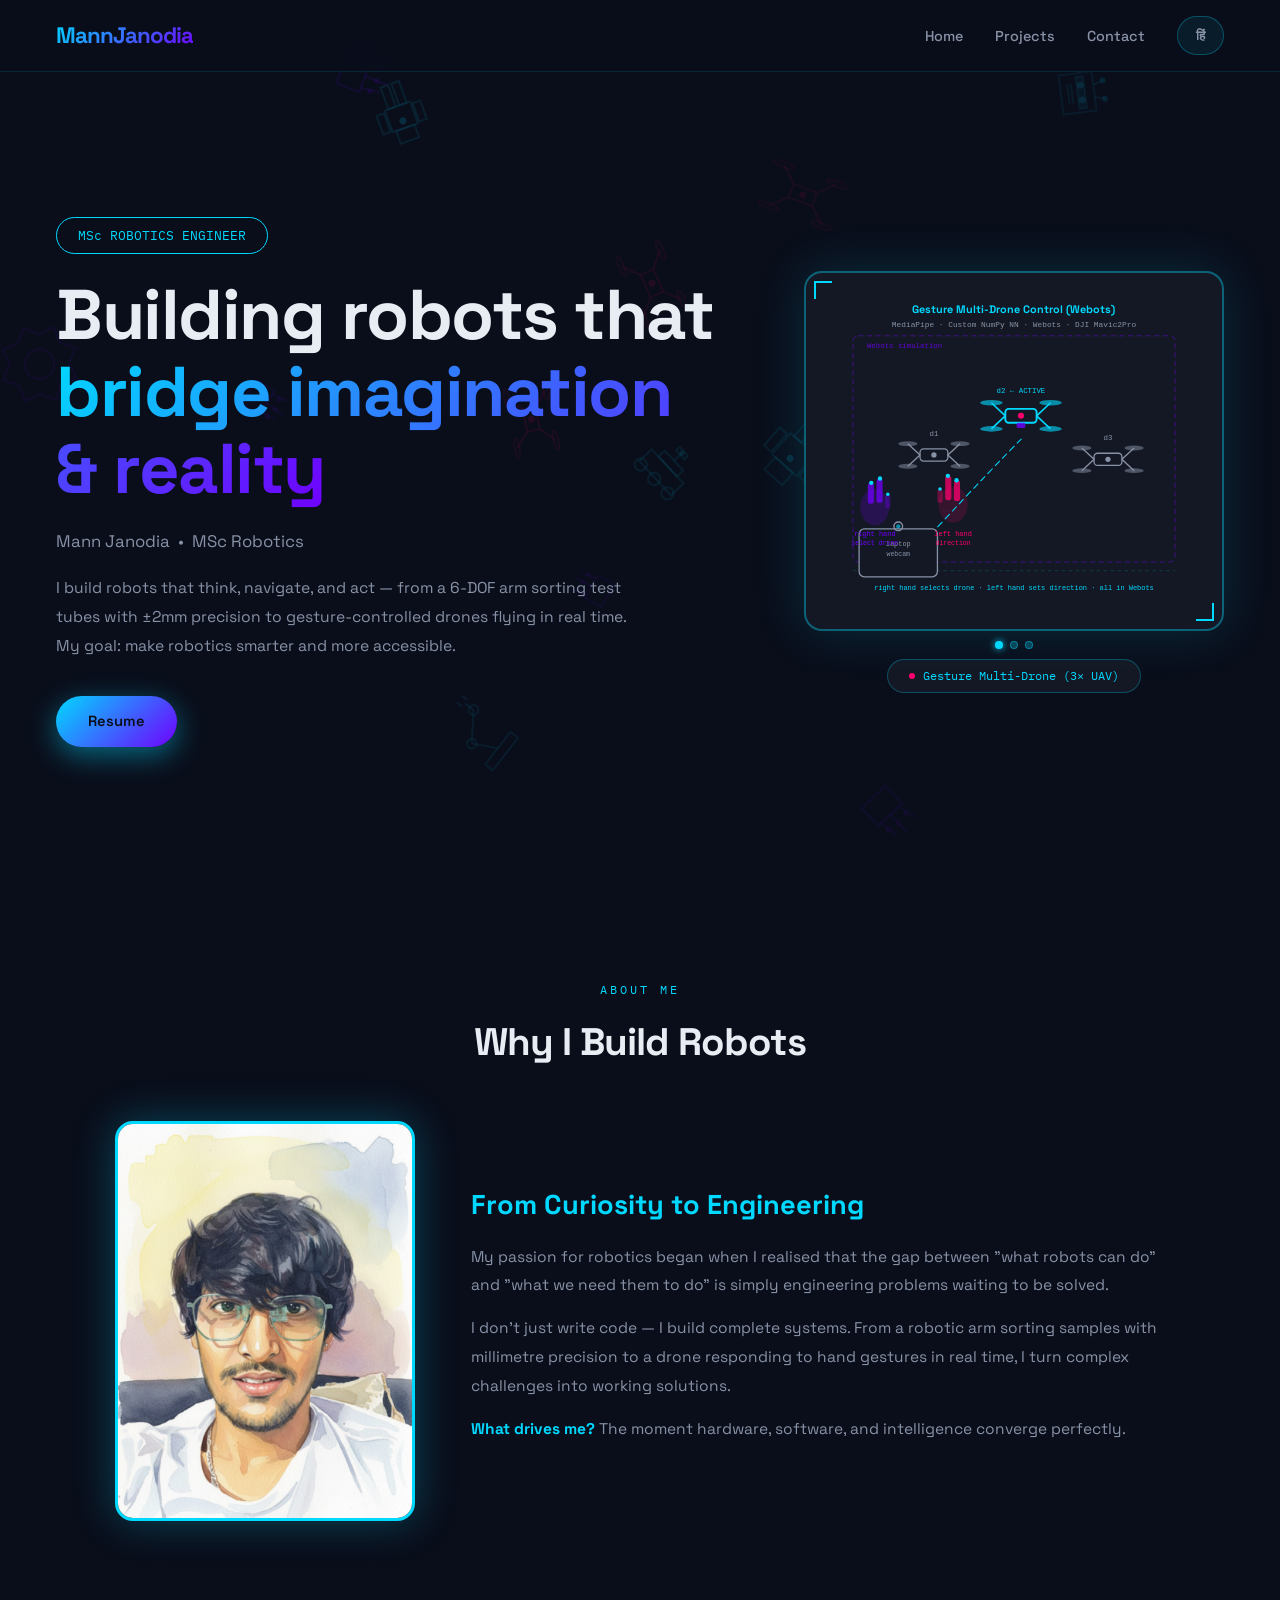
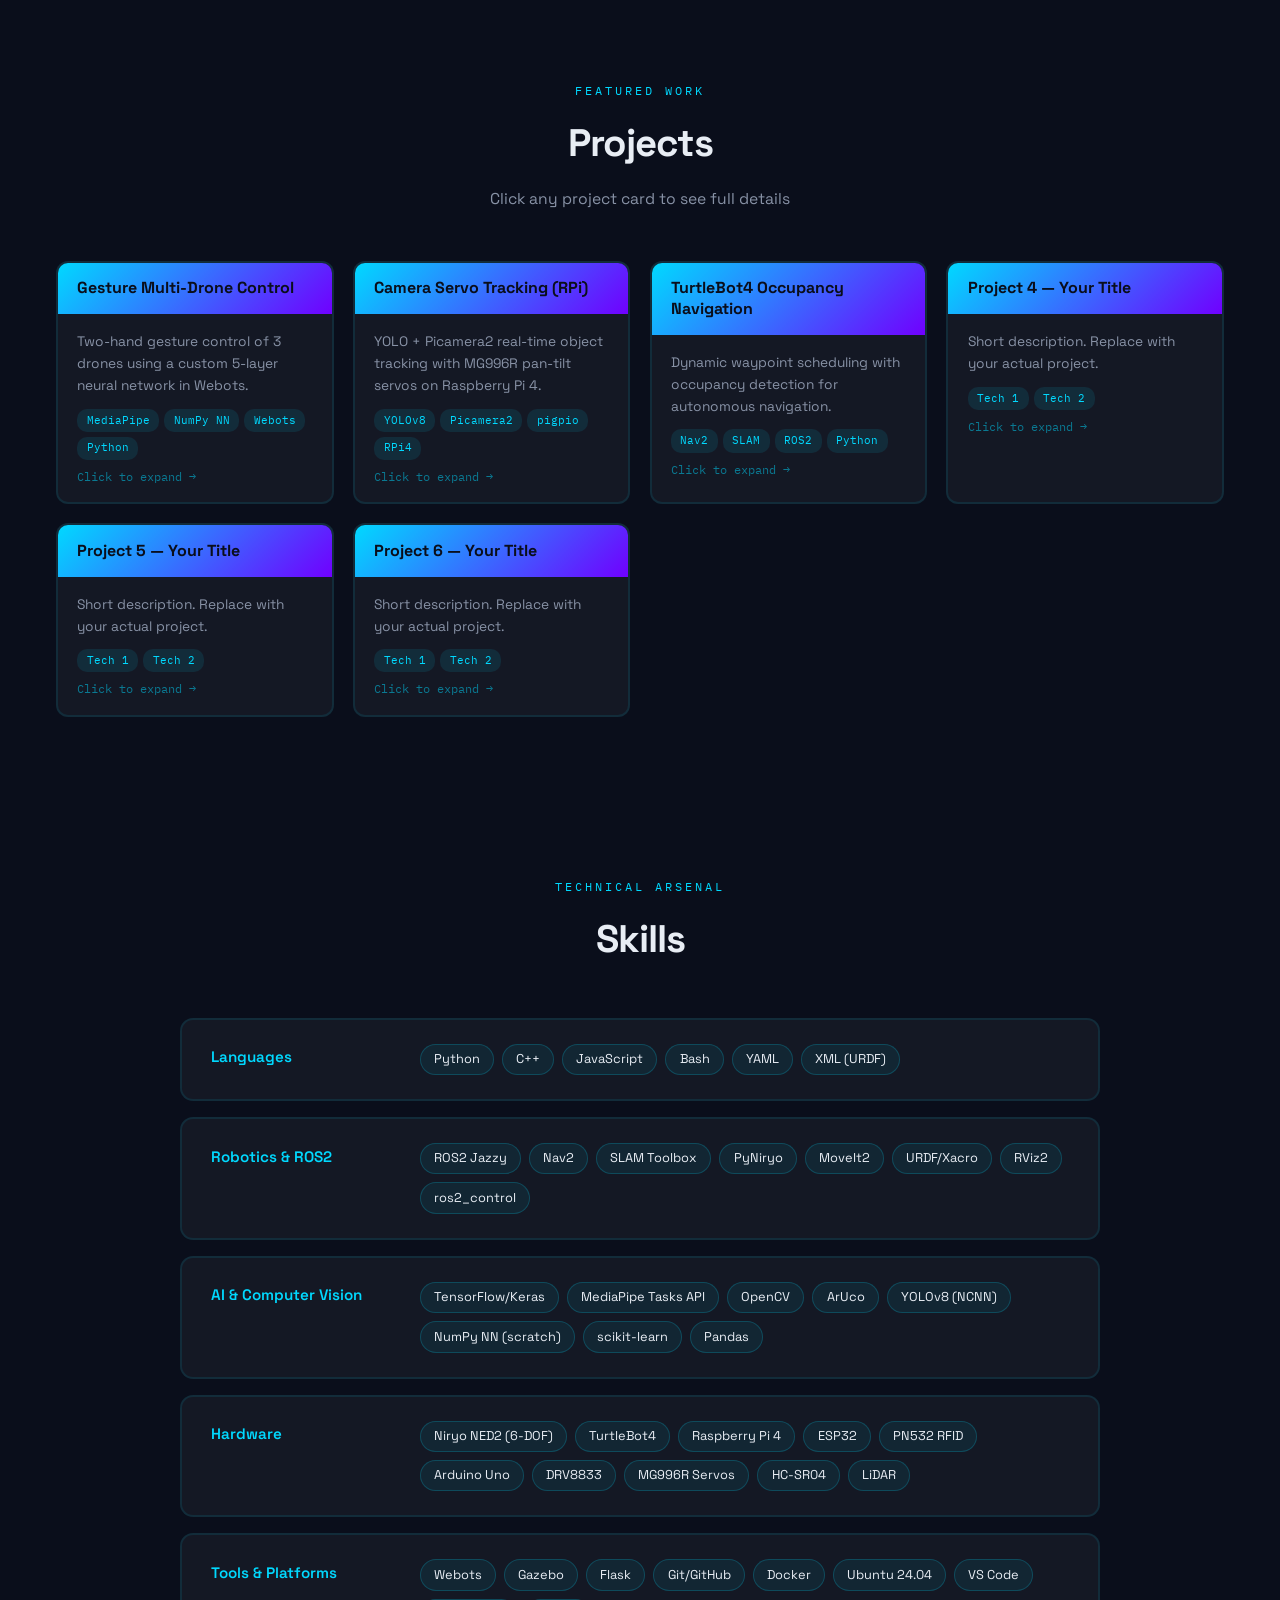
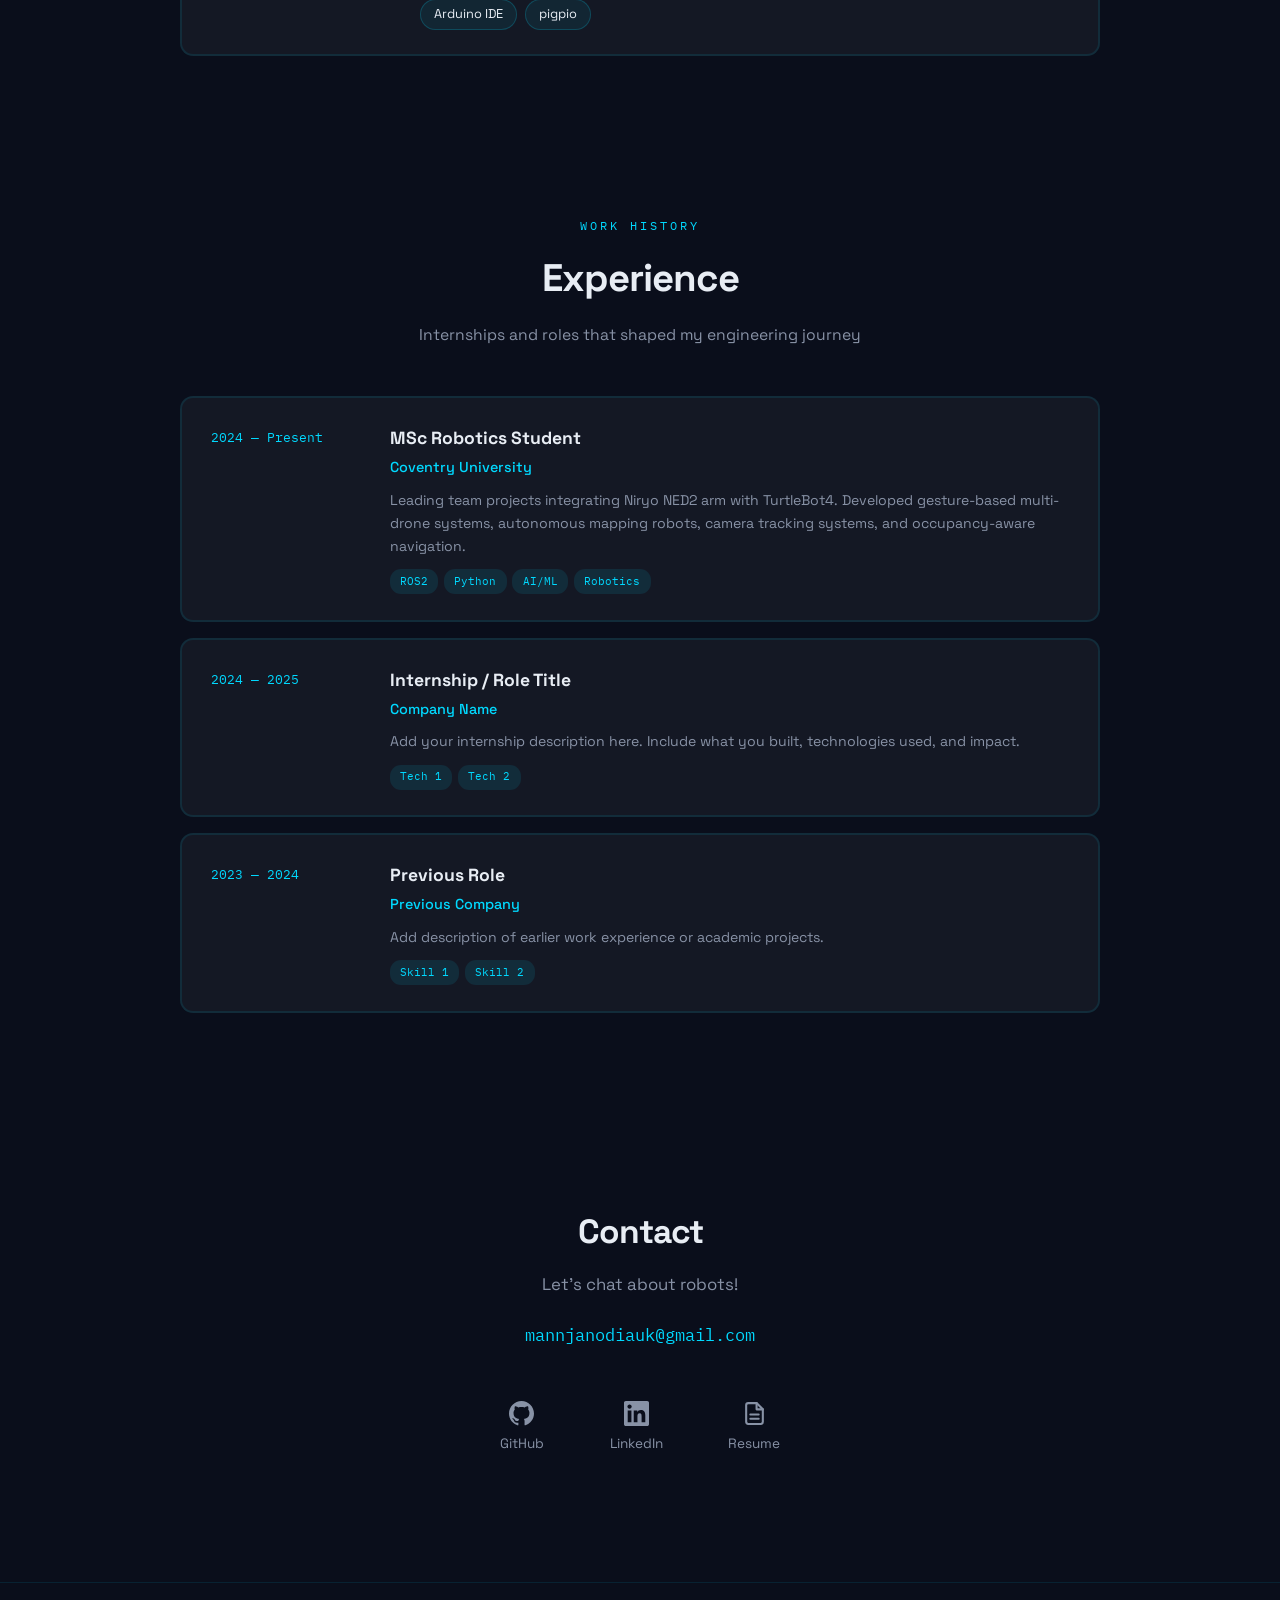
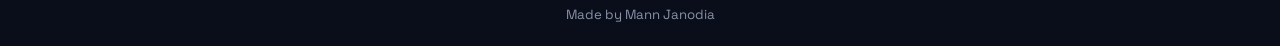
==== index.html @ 59774df9 "Portfolio Setup" ====
<!DOCTYPE html>
<html lang="en">
<head>
<meta charset="UTF-8">
<meta name="viewport" content="width=device-width, initial-scale=1.0">
<title>Mann Janodia — Robotics Engineer</title>
<link rel="preconnect" href="https://fonts.googleapis.com">
<link rel="preconnect" href="https://fonts.gstatic.com" crossorigin>
<link href="https://fonts.googleapis.com/css2?family=Space+Grotesk:wght@300;400;500;600;700&family=IBM+Plex+Mono:wght@400;500;600&family=Hind:wght@400;500;600;700&display=swap" rel="stylesheet">
<link rel="stylesheet" href="css/style.css">
<style>
@keyframes armPivot{0%,100%{transform:rotate(0deg)}40%{transform:rotate(-22deg)}70%{transform:rotate(18deg)}}
@keyframes tubeTravel{0%{transform:translate(0,0)}28%{transform:translate(0,-42px)}58%{transform:translate(72px,-42px)}82%,100%{transform:translate(72px,0)}}
@keyframes eyeBlink{0%,46%,54%,100%{opacity:1}50%{opacity:0}}
@keyframes ringPulse{0%,100%{opacity:.6}50%{opacity:.15}}
@keyframes handWave{0%,100%{transform:rotate(-7deg)}50%{transform:rotate(13deg)}}
@keyframes signalDash{0%{stroke-dashoffset:0;opacity:.8}100%{stroke-dashoffset:-36;opacity:.2}}
@keyframes droneHover{0%,100%{transform:translate(0,0)}50%{transform:translate(-8px,-14px)}}
@keyframes propSpin{from{transform:rotate(0deg)}to{transform:rotate(360deg)}}
@keyframes humanWalk{0%,100%{transform:translateX(0)}50%{transform:translateX(28px)}}
@keyframes boxFollow{0%,100%{transform:translateX(0)}50%{transform:translateX(28px)}}
@keyframes ledBlink{0%,49%,51%,100%{opacity:1}50%{opacity:.1}}
@keyframes t3dock{0%{transform:translate(0,0)}30%{transform:translate(-155px,-98px)}70%{transform:translate(-155px,-98px)}100%{transform:translate(0,0)}}
@keyframes scanRing{0%,100%{opacity:.5}50%{opacity:.1}}
</style>
</head>
<body>

<canvas id="bg"></canvas>

<div class="wrap">

<nav>
  <a href="#home" class="logo">MannJanodia</a>
  <div class="nav-r">
    <ul class="nav-links">
      <li><a href="#home" data-t="nav-home">Home</a></li>
      <li><a href="#projects" data-t="nav-proj">Projects</a></li>
      <li><a href="#contact" data-t="nav-cont">Contact</a></li>
    </ul>
    <div class="lang">
      <button class="lb" id="lang-toggle" onclick="toggleLang()">हिं</button>
    </div>
  </div>
</nav>

<section class="hero" id="home">
  <div class="hero-l">
    <div class="hero-tag" data-t="hero-tag">MSc ROBOTICS ENGINEER</div>
    <h1>
      <span data-t="h1a">Building robots that</span><br>
      <span class="grad" data-t="h1b">bridge imagination &amp; reality</span>
    </h1>
    <p class="hero-sub" data-t="hero-sub">Mann Janodia &nbsp;•&nbsp; MSc Robotics &nbsp </p>
    <p class="hero-desc" data-t="hero-desc">I build robots that think, navigate, and act — from a 6-DOF arm sorting test tubes with ±2mm precision to gesture-controlled drones flying in real time. My goal: make robotics smarter and more accessible.</p>
    <div class="cta">
      <a href="resume.pdf" download class="btn btn-p" data-t="hero-resume">Resume</a>
    </div>
  </div>

  <div class="showcase">
    <div class="sc-box">

      <!-- SCENE 1: MULTI-DRONE -->
      <div class="scene on">
        <svg viewBox="0 0 420 360" xmlns="http://www.w3.org/2000/svg" style="width:100%;display:block">
          <text x="210" y="22" fill="#00d9ff" font-size="12.5" text-anchor="middle" font-family="Space Grotesk,sans-serif" font-weight="700">Gesture Multi-Drone Control (Webots)</text>
          <text x="210" y="38" fill="#8892a6" font-size="9" text-anchor="middle" font-family="monospace">MediaPipe · Custom NumPy NN · Webots · DJI Mavic2Pro</text>

          <line x1="25" y1="318" x2="395" y2="318" stroke="#00d9ff" stroke-width="1" opacity=".2" stroke-dasharray="4,4"/>
          <rect x="25" y="48" width="370" height="260" rx="6" fill="none" stroke="#7000ff" stroke-width="1" stroke-dasharray="6,4" opacity=".5"/>
          <text x="41" y="62" fill="#7000ff" font-size="8.5" font-family="monospace" opacity=".8">Webots simulation</text>

          <rect x="32" y="270" width="90" height="55" rx="6" fill="#141824" stroke="#8892a6" stroke-width="1.5"/>
          <circle cx="77" cy="267" r="5" fill="none" stroke="#8892a6" stroke-width="1.5"/>
          <circle cx="77" cy="267" r="2.5" fill="#00d9ff" opacity=".6"/>
          <text x="77" y="290" fill="#8892a6" font-size="8" text-anchor="middle" font-family="monospace">laptop</text>
          <text x="77" y="301" fill="#8892a6" font-size="7.5" text-anchor="middle" font-family="monospace">webcam</text>

          <g style="transform-origin:50px 240px;animation:handWave 2.6s ease-in-out infinite">
            <ellipse cx="50" cy="245" rx="16" ry="20" fill="#7000ff" opacity=".2" stroke="#7000ff" stroke-width="1.5"/>
            <rect x="42" y="217" width="7" height="24" rx="3" fill="#7000ff" opacity=".75"/>
            <rect x="52" y="212" width="7" height="28" rx="3" fill="#7000ff" opacity=".75"/>
            <rect x="62" y="230" width="6" height="16" rx="3" fill="#7000ff" opacity=".35"/>
            <circle cx="46" cy="217" r="2.5" fill="#00d9ff"/>
            <circle cx="56" cy="212" r="2.5" fill="#00d9ff"/>
            <circle cx="65" cy="230" r="2" fill="#00d9ff"/>
            <text x="50" y="278" fill="#7000ff" font-size="8" text-anchor="middle" font-family="monospace">right hand</text>
            <text x="50" y="288" fill="#7000ff" font-size="7.5" text-anchor="middle" font-family="monospace">select drone</text>
          </g>

          <g transform="translate(140,242) scale(-1, 1)">
            <ellipse cx="0" cy="0" rx="16" ry="20" fill="#ff006e" opacity=".15" stroke="#ff006e" stroke-width="1.5"/>
            <!-- Fingers on TOP of hand -->
            <rect x="-8" y="-28" width="7" height="24" rx="3" fill="#ff006e" opacity=".75"/>
            <rect x="2" y="-33" width="7" height="28" rx="3" fill="#ff006e" opacity=".75"/>
            <rect x="12" y="-18" width="6" height="16" rx="3" fill="#ff006e" opacity=".35"/>
            <!-- Fingertips -->
            <circle cx="-4" cy="-28" r="2.5" fill="#00d9ff"/>
            <circle cx="6" cy="-33" r="2.5" fill="#00d9ff"/>
            <circle cx="15" cy="-18" r="2" fill="#00d9ff"/>
          </g>
          <text x="140" y="278" fill="#ff006e" font-size="8" text-anchor="middle" font-family="monospace">left hand</text>
          <text x="140" y="288" fill="#ff006e" font-size="7.5" text-anchor="middle" font-family="monospace">direction</text>

          <path d="M 122 268 Q 185 200 220 165" fill="none" stroke="#00d9ff" stroke-width="1.2" stroke-dasharray="8,4" style="animation:signalDash 2s linear infinite"/>

          <g transform="translate(118,185)">
            <rect x="-16" y="-7" width="32" height="14" rx="4" fill="#141824" stroke="#8892a6" stroke-width="1.5"/>
            <circle cx="0" cy="0" r="3" fill="#8892a6"/>
            <line x1="-16" y1="0" x2="-30" y2="-13" stroke="#8892a6" stroke-width="1.5"/>
            <line x1="16" y1="0" x2="30" y2="-13" stroke="#8892a6" stroke-width="1.5"/>
            <line x1="-16" y1="0" x2="-30" y2="13" stroke="#8892a6" stroke-width="1.5"/>
            <line x1="16" y1="0" x2="30" y2="13" stroke="#8892a6" stroke-width="1.5"/>
            <ellipse cx="-30" cy="-13" rx="11" ry="2.8" fill="#8892a6" opacity=".5" style="animation:propSpin .15s linear infinite;transform-box:fill-box;transform-origin:center"/>
            <ellipse cx="30" cy="-13" rx="11" ry="2.8" fill="#8892a6" opacity=".5" style="animation:propSpin .15s linear infinite;transform-box:fill-box;transform-origin:center"/>
            <ellipse cx="-30" cy="13" rx="11" ry="2.8" fill="#8892a6" opacity=".5" style="animation:propSpin .15s linear infinite;transform-box:fill-box;transform-origin:center"/>
            <ellipse cx="30" cy="13" rx="11" ry="2.8" fill="#8892a6" opacity=".5" style="animation:propSpin .15s linear infinite;transform-box:fill-box;transform-origin:center"/>
            <text x="0" y="-22" fill="#8892a6" font-size="8.5" text-anchor="middle" font-family="monospace">d1</text>
          </g>

          <g class="d-body" style="animation:droneHover 2.6s ease-in-out infinite">
            <g transform="translate(218,140)">
              <rect x="-18" y="-8" width="36" height="16" rx="4" fill="#141824" stroke="#00d9ff" stroke-width="2.2"/>
              <circle cx="0" cy="0" r="3.5" fill="#ff006e"/>
              <line x1="-18" y1="0" x2="-34" y2="-15" stroke="#00d9ff" stroke-width="1.8"/>
              <line x1="18" y1="0" x2="34" y2="-15" stroke="#00d9ff" stroke-width="1.8"/>
              <line x1="-18" y1="0" x2="-34" y2="15" stroke="#00d9ff" stroke-width="1.8"/>
              <line x1="18" y1="0" x2="34" y2="15" stroke="#00d9ff" stroke-width="1.8"/>
              <ellipse cx="-34" cy="-15" rx="13" ry="3.2" fill="#00d9ff" opacity=".6" style="animation:propSpin .12s linear infinite;transform-box:fill-box;transform-origin:center"/>
              <ellipse cx="34" cy="-15" rx="13" ry="3.2" fill="#00d9ff" opacity=".6" style="animation:propSpin .12s linear infinite;transform-box:fill-box;transform-origin:center"/>
              <ellipse cx="-34" cy="15" rx="13" ry="3.2" fill="#00d9ff" opacity=".6" style="animation:propSpin .12s linear infinite;transform-box:fill-box;transform-origin:center"/>
              <ellipse cx="34" cy="15" rx="13" ry="3.2" fill="#00d9ff" opacity=".6" style="animation:propSpin .12s linear infinite;transform-box:fill-box;transform-origin:center"/>
              <rect x="-5" y="8" width="10" height="6" rx="2" fill="#7000ff" opacity=".8"/>
              <text x="0" y="-26" fill="#00d9ff" font-size="8.5" text-anchor="middle" font-family="monospace">d2 ← ACTIVE</text>
            </g>
          </g>

          <g transform="translate(318,190)">
            <rect x="-16" y="-7" width="32" height="14" rx="4" fill="#141824" stroke="#8892a6" stroke-width="1.5"/>
            <circle cx="0" cy="0" r="3" fill="#8892a6"/>
            <line x1="-16" y1="0" x2="-30" y2="-13" stroke="#8892a6" stroke-width="1.5"/>
            <line x1="16" y1="0" x2="30" y2="-13" stroke="#8892a6" stroke-width="1.5"/>
            <line x1="-16" y1="0" x2="-30" y2="13" stroke="#8892a6" stroke-width="1.5"/>
            <line x1="16" y1="0" x2="30" y2="13" stroke="#8892a6" stroke-width="1.5"/>
            <ellipse cx="-30" cy="-13" rx="11" ry="2.8" fill="#8892a6" opacity=".5" style="animation:propSpin .15s linear infinite;transform-box:fill-box;transform-origin:center"/>
            <ellipse cx="30" cy="-13" rx="11" ry="2.8" fill="#8892a6" opacity=".5" style="animation:propSpin .15s linear infinite;transform-box:fill-box;transform-origin:center"/>
            <ellipse cx="-30" cy="13" rx="11" ry="2.8" fill="#8892a6" opacity=".5" style="animation:propSpin .15s linear infinite;transform-box:fill-box;transform-origin:center"/>
            <ellipse cx="30" cy="13" rx="11" ry="2.8" fill="#8892a6" opacity=".5" style="animation:propSpin .15s linear infinite;transform-box:fill-box;transform-origin:center"/>
            <text x="0" y="-22" fill="#8892a6" font-size="8.5" text-anchor="middle" font-family="monospace">d3</text>
          </g>

          <text x="210" y="340" fill="#00d9ff" font-size="8" text-anchor="middle" font-family="monospace">right hand selects drone · left hand sets direction · all in Webots</text>
        </svg>
      </div>

      <!-- SCENE 2: YOLO TRACKING -->
      <div class="scene">
        <svg viewBox="0 0 420 360" xmlns="http://www.w3.org/2000/svg" style="width:100%;display:block">
          <text x="210" y="22" fill="#00d9ff" font-size="12.5" text-anchor="middle" font-family="Space Grotesk,sans-serif" font-weight="700">Camera Servo Tracking (RPi 4)</text>
          <text x="210" y="38" fill="#8892a6" font-size="9" text-anchor="middle" font-family="monospace">YOLOv8 NCNN · Picamera2 · pigpio · MG996R Servos</text>

          <rect x="38" y="52" width="270" height="222" rx="8" fill="rgba(0,217,255,.03)" stroke="#00d9ff" stroke-width="2"/>
          <text x="173" y="48" fill="#8892a6" font-size="9" text-anchor="middle" font-family="monospace">webcam view</text>

          <g style="animation:humanWalk 2.5s ease-in-out infinite">
            <circle cx="148" cy="112" r="18" fill="none" stroke="#8892a6" stroke-width="2"/>
            <line x1="148" y1="130" x2="148" y2="196" stroke="#8892a6" stroke-width="2.5"/>
            <line x1="148" y1="152" x2="122" y2="175" stroke="#8892a6" stroke-width="2"/>
            <line x1="148" y1="152" x2="174" y2="175" stroke="#8892a6" stroke-width="2"/>
            <line x1="148" y1="196" x2="132" y2="240" stroke="#8892a6" stroke-width="2"/>
            <line x1="148" y1="196" x2="164" y2="240" stroke="#8892a6" stroke-width="2"/>
          </g>

          <g style="animation:boxFollow 2.5s ease-in-out infinite">
            <rect x="105" y="88" width="86" height="166" rx="3" fill="none" stroke="#00d9ff" stroke-width="2.2"/>
            <rect x="105" y="88" width="74" height="17" rx="3" fill="#00d9ff" opacity=".85"/>
            <text x="142" y="100" fill="#0a0e1b" font-size="9.5" text-anchor="middle" font-family="monospace" font-weight="700">person 0.92</text>
            <line x1="148" y1="168" x2="136" y2="168" stroke="#ff006e" stroke-width="1.5" stroke-dasharray="3,2"/>
            <line x1="160" y1="168" x2="148" y2="168" stroke="#ff006e" stroke-width="1.5" stroke-dasharray="3,2"/>
            <line x1="148" y1="162" x2="148" y2="155" stroke="#ff006e" stroke-width="1.5" stroke-dasharray="3,2"/>
            <line x1="148" y1="175" x2="148" y2="168" stroke="#ff006e" stroke-width="1.5" stroke-dasharray="3,2"/>
          </g>

          <rect x="328" y="200" width="76" height="56" rx="5" fill="#141824" stroke="#00d9ff" stroke-width="1.8"/>
          <text x="366" y="218" fill="#00d9ff" font-size="8" text-anchor="middle" font-family="monospace">RPi 4</text>
          <text x="366" y="230" fill="#8892a6" font-size="7.5" text-anchor="middle" font-family="monospace">GPIO17→PAN</text>
          <text x="366" y="241" fill="#8892a6" font-size="7.5" text-anchor="middle" font-family="monospace">GPIO18→TILT</text>
          <circle cx="388" cy="210" r="4" fill="#ff006e" style="animation:ledBlink 1s step-end infinite"/>
          <text x="388" y="224" fill="#ff006e" font-size="7" text-anchor="middle" font-family="monospace">RUN</text>

          <rect x="310" y="128" width="65" height="26" rx="5" fill="#141824" stroke="#7000ff" stroke-width="1.8"/>
          <text x="342" y="140" fill="#7000ff" font-size="8" text-anchor="middle" font-family="monospace">PAN · MG996R</text>
          <text x="342" y="150" fill="#8892a6" font-size="7" text-anchor="middle" font-family="monospace">GPIO17</text>
          <path d="M342 128 A 28 28 0 0 1 370 128" fill="none" stroke="#7000ff" stroke-width="1" stroke-dasharray="3,2" opacity=".5"/>

          <rect x="316" y="80" width="53" height="22" rx="5" fill="#141824" stroke="#ff006e" stroke-width="1.5"/>
          <text x="342" y="92" fill="#ff006e" font-size="8" text-anchor="middle" font-family="monospace">TILT · MG996R</text>
          <text x="342" y="101" fill="#8892a6" font-size="7" text-anchor="middle" font-family="monospace">GPIO18</text>

          <rect x="326" y="48" width="32" height="26" rx="4" fill="#141824" stroke="#00d9ff" stroke-width="2"/>
          <circle cx="342" cy="61" r="9" fill="none" stroke="#00d9ff" stroke-width="1.5"/>
          <circle cx="342" cy="61" r="5" fill="#00d9ff" opacity=".4"/>
          <circle cx="342" cy="61" r="2.5" fill="#00d9ff"/>
          <text x="342" y="44" fill="#8892a6" font-size="8" text-anchor="middle" font-family="monospace">Picamera2</text>

          <line x1="330" y1="195" x2="342" y2="152" stroke="#00d9ff" stroke-width="1.2" stroke-dasharray="4,3"/>
          <line x1="342" y1="152" x2="342" y2="104" stroke="#00d9ff" stroke-width="1.2" stroke-dasharray="4,3"/>

          <path d="M 310 170 Q 320 175 330 198" fill="none" stroke="#ff006e" stroke-width="1.2" stroke-dasharray="4,3"/>
          <text x="302" y="185" fill="#ff006e" font-size="8" text-anchor="middle" font-family="monospace">error → servo</text>

          <text x="210" y="345" fill="#00d9ff" font-size="8" text-anchor="middle" font-family="monospace">P-control keeps person centred · 30fps · 5V external servo supply</text>
        </svg>
      </div>

      <!-- SCENE 3: TB4 QUEUING -->
      <div class="scene">
        <svg viewBox="0 0 420 400" xmlns="http://www.w3.org/2000/svg" style="width:100%;display:block">
          <defs>
            <pattern id="gr" width="34" height="34" patternUnits="userSpaceOnUse">
              <path d="M34 0L0 0 0 34" fill="none" stroke="#00d9ff" stroke-width=".3" opacity=".18"/>
            </pattern>
          </defs>
          <text x="210" y="22" fill="#00d9ff" font-size="12.5" text-anchor="middle" font-family="Space Grotesk,sans-serif" font-weight="700">TurtleBot4 Occupancy Queuing</text>
          <text x="210" y="38" fill="#8892a6" font-size="9" text-anchor="middle" font-family="monospace">ROS2 Jazzy · Nav2 · SLAM · dynamic_occupancy.py</text>

          <rect x="25" y="50" width="370" height="300" fill="url(#gr)"/>
          <rect x="25" y="50" width="370" height="300" fill="none" stroke="#00d9ff" stroke-width="1" opacity=".3"/>
          <text x="40" y="66" fill="#8892a6" font-size="8" font-family="monospace">map view</text>

          <g transform="translate(95,110)">
            <circle cx="0" cy="0" r="22" fill="rgba(255,0,110,.12)" stroke="#ff006e" stroke-width="2"/>
            <circle cx="0" cy="0" r="22" fill="none" stroke="#ff006e" stroke-width="1.5" opacity=".5" style="animation:ringPulse 2s ease-in-out infinite"/>
            <text x="0" y="4" fill="#ff006e" font-size="9" text-anchor="middle" font-family="monospace">w1</text>
            <text x="0" y="-30" fill="#ff006e" font-size="8" text-anchor="middle" font-family="monospace">OCCUPIED</text>
            <circle cx="0" cy="0" r="13" fill="#141824" stroke="#ff006e" stroke-width="1.5"/>
            <text x="0" y="4" fill="#ff006e" font-size="8" text-anchor="middle" font-family="monospace">t1</text>
          </g>

          <g transform="translate(310,155)">
            <circle cx="0" cy="0" r="22" fill="rgba(255,0,110,.12)" stroke="#ff006e" stroke-width="2"/>
            <circle cx="0" cy="0" r="22" fill="none" stroke="#ff006e" stroke-width="1.5" opacity=".5" style="animation:ringPulse 2s ease-in-out infinite .6s"/>
            <text x="0" y="4" fill="#ff006e" font-size="9" text-anchor="middle" font-family="monospace">w2</text>
            <text x="0" y="-30" fill="#ff006e" font-size="8" text-anchor="middle" font-family="monospace">OCCUPIED</text>
            <circle cx="0" cy="0" r="13" fill="#141824" stroke="#ff006e" stroke-width="1.5"/>
            <text x="0" y="4" fill="#ff006e" font-size="8" text-anchor="middle" font-family="monospace">t2</text>
          </g>

          <g transform="translate(145,220)">
            <circle cx="0" cy="0" r="22" fill="rgba(0,217,255,.08)" stroke="#00d9ff" stroke-width="2"/>
            <text x="0" y="4" fill="#00d9ff" font-size="9" text-anchor="middle" font-family="monospace">w3</text>
            <text x="0" y="-30" fill="#00d9ff" font-size="8" text-anchor="middle" font-family="monospace">FREE</text>
          </g>

          <rect x="270" y="310" width="115" height="32" rx="6" fill="#141824" stroke="#7000ff" stroke-width="1.8" stroke-dasharray="5,3"/>
          <text x="327" y="330" fill="#7000ff" font-size="9" text-anchor="middle" font-family="monospace">docking station</text>

          <g style="animation:t3dock 8s ease-in-out infinite;transform-origin:300px 318px">
            <g transform="translate(300,318)">
              <circle cx="0" cy="0" r="20" fill="#141824" stroke="#00d9ff" stroke-width="2.2"/>
              <circle cx="0" cy="0" r="13" fill="none" stroke="#00d9ff" stroke-width="1" opacity=".5"/>
              <rect x="-5" y="-10" width="10" height="13" rx="2" fill="#00d9ff" opacity=".8"/>
              <line x1="0" y1="0" x2="14" y2="0" stroke="#ff006e" stroke-width="2"/>
              <polygon points="14,-3 20,0 14,3" fill="#ff006e"/>
              <ellipse cx="-18" cy="-8" rx="2.5" ry="7" fill="#7000ff" opacity=".8"/>
              <ellipse cx="-18" cy="8" rx="2.5" ry="7" fill="#7000ff" opacity=".8"/>
              <circle cx="0" cy="0" r="30" fill="none" stroke="#00d9ff" stroke-width="1" opacity=".25" style="animation:ringPulse 2s ease-in-out infinite"/>
              <text x="0" y="35" fill="#00d9ff" font-size="8" text-anchor="middle" font-family="monospace">t3 → w3</text>
            </g>
          </g>

          <path d="M 290 312 Q 220 255 165 230" fill="none" stroke="#00d9ff" stroke-width="1.2" stroke-dasharray="5,4" opacity=".5"/>
          <polygon points="168,224 158,232 172,236" fill="#00d9ff" opacity=".5"/>

          <rect x="28" y="320" width="210" height="50" rx="6" fill="#141824" stroke="#00d9ff" stroke-width="1.2" opacity=".9"/>
          <text x="133" y="335" fill="#00d9ff" font-size="9" font-weight="600" text-anchor="middle" font-family="monospace">✓ w1 → occupied</text>
          <text x="133" y="350" fill="#00d9ff" font-size="9" font-weight="600" text-anchor="middle" font-family="monospace">✓ w2 → occupied</text>
          <text x="133" y="365" fill="#00d9ff" font-size="9" font-weight="600" text-anchor="middle" font-family="monospace">✓ w3 → FREE → go!</text>

          <text x="210" y="388" fill="#00d9ff" font-size="8" text-anchor="middle" font-family="monospace">dynamic_occupancy.py · interactive_navigator.py · Nav2</text>
        </svg>
      </div>

    </div>

    <div class="sc-dots" id="dots">
      <div class="dot on" onclick="goScene(0)"></div>
      <div class="dot" onclick="goScene(1)"></div>
      <div class="dot" onclick="goScene(2)"></div>
    </div>
    <div class="sc-label"><span class="pulse"></span><span id="sc-txt">Gesture Multi-Drone (3× UAV)</span></div>
  </div>

</section>

<section id="story">
  <div class="sh rev">
    <div class="stag" data-t="about-tag">About Me</div>
    <h2 class="stit" data-t="about-title">Why I Build Robots</h2>
  </div>
  <div class="story-g">
    <div class="photo-box rev">
      <img src="images/photo.jpg" alt="Mann Janodia">
      <div class="photo-ph"></div>
    </div>
    <div class="story-txt rev">
      <h3 data-t="about-h3">From Curiosity to Engineering</h3>
      <p data-t="about-p1">My passion for robotics began when I realised that the gap between "what robots can do" and "what we need them to do" is simply engineering problems waiting to be solved.</p>
      <p data-t="about-p2">I don't just write code — I build complete systems. From a robotic arm sorting samples with millimetre precision to a drone responding to hand gestures in real time, I turn complex challenges into working solutions.</p>
      <p><strong data-t="about-strong">What drives me?</strong> <span data-t="about-p3">The moment hardware, software, and intelligence converge perfectly.</span></p>
    </div>
  </div>
</section>

<section id="projects">
  <div class="sh rev">
    <div class="stag" data-t="proj-tag">Featured Work</div>
    <h2 class="stit" data-t="proj-title">Projects</h2>
    <p class="sdesc" data-t="proj-desc">Click any project card to see full details</p>
  </div>

  <div class="proj-grid">

    <div class="pc rev" onclick="openModal('m-drone')">
      <div class="pc-head"><h3 data-t="p1-name">Gesture Multi-Drone Control</h3></div>
      <div class="pc-body">
        <p data-t="p1-short">Two-hand gesture control of 3 drones using a custom 5-layer neural network in Webots.</p>
        <div class="tags"><span class="tag">MediaPipe</span><span class="tag">NumPy NN</span><span class="tag">Webots</span><span class="tag">Python</span></div>
        <div class="click-hint" data-t="click">Click to expand →</div>
      </div>
    </div>

    <div class="pc rev" onclick="openModal('m-cam')">
      <div class="pc-head"><h3 data-t="p2-name">Camera Servo Tracking (RPi)</h3></div>
      <div class="pc-body">
        <p data-t="p2-short">YOLO + Picamera2 real-time object tracking with MG996R pan-tilt servos on Raspberry Pi 4.</p>
        <div class="tags"><span class="tag">YOLOv8</span><span class="tag">Picamera2</span><span class="tag">pigpio</span><span class="tag">RPi4</span></div>
        <div class="click-hint" data-t="click">Click to expand →</div>
      </div>
    </div>

    <div class="pc rev" onclick="openModal('m-tb4')">
      <div class="pc-head"><h3 data-t="p3-name">TurtleBot4 Occupancy Navigation</h3></div>
      <div class="pc-body">
        <p data-t="p3-short">Dynamic waypoint scheduling with occupancy detection for autonomous navigation.</p>
        <div class="tags"><span class="tag">Nav2</span><span class="tag">SLAM</span><span class="tag">ROS2</span><span class="tag">Python</span></div>
        <div class="click-hint" data-t="click">Click to expand →</div>
      </div>
    </div>

    <div class="pc rev" onclick="openModal('m-p4')">
      <div class="pc-head"><h3 data-t="p4-name">Project 4 — Your Title</h3></div>
      <div class="pc-body">
        <p data-t="p4-short">Short description. Replace with your actual project.</p>
        <div class="tags"><span class="tag">Tech 1</span><span class="tag">Tech 2</span></div>
        <div class="click-hint" data-t="click">Click to expand →</div>
      </div>
    </div>

    <div class="pc rev" onclick="openModal('m-p5')">
      <div class="pc-head"><h3 data-t="p5-name">Project 5 — Your Title</h3></div>
      <div class="pc-body">
        <p data-t="p5-short">Short description. Replace with your actual project.</p>
        <div class="tags"><span class="tag">Tech 1</span><span class="tag">Tech 2</span></div>
        <div class="click-hint" data-t="click">Click to expand →</div>
      </div>
    </div>

    <div class="pc rev" onclick="openModal('m-p6')">
      <div class="pc-head"><h3 data-t="p6-name">Project 6 — Your Title</h3></div>
      <div class="pc-body">
        <p data-t="p6-short">Short description. Replace with your actual project.</p>
        <div class="tags"><span class="tag">Tech 1</span><span class="tag">Tech 2</span></div>
        <div class="click-hint" data-t="click">Click to expand →</div>
      </div>
    </div>

  </div>
</section>

<section id="skills">
  <div class="sh rev">
    <div class="stag" data-t="sk-tag">Technical Arsenal</div>
    <h2 class="stit" data-t="sk-title">Skills</h2>
  </div>
  <div class="sk-list">

    <div class="sk-row rev" onclick="openModal('m-sk1')">
      <div class="sk-cat" data-t="sk1-cat">Languages</div>
      <div class="chips"><span class="chip">Python</span><span class="chip">C++</span><span class="chip">JavaScript</span><span class="chip">Bash</span><span class="chip">YAML</span><span class="chip">XML (URDF)</span></div>
    </div>

    <div class="sk-row rev" onclick="openModal('m-sk2')">
      <div class="sk-cat" data-t="sk2-cat">Robotics &amp; ROS2</div>
      <div class="chips"><span class="chip">ROS2 Jazzy</span><span class="chip">Nav2</span><span class="chip">SLAM Toolbox</span><span class="chip">PyNiryo</span><span class="chip">MoveIt2</span><span class="chip">URDF/Xacro</span><span class="chip">RViz2</span><span class="chip">ros2_control</span></div>
    </div>

    <div class="sk-row rev" onclick="openModal('m-sk3')">
      <div class="sk-cat" data-t="sk3-cat">AI &amp; Computer Vision</div>
      <div class="chips"><span class="chip">TensorFlow/Keras</span><span class="chip">MediaPipe Tasks API</span><span class="chip">OpenCV</span><span class="chip">ArUco</span><span class="chip">YOLOv8 (NCNN)</span><span class="chip">NumPy NN (scratch)</span><span class="chip">scikit-learn</span><span class="chip">Pandas</span></div>
    </div>

    <div class="sk-row rev" onclick="openModal('m-sk4')">
      <div class="sk-cat" data-t="sk4-cat">Hardware</div>
      <div class="chips"><span class="chip">Niryo NED2 (6-DOF)</span><span class="chip">TurtleBot4</span><span class="chip">Raspberry Pi 4</span><span class="chip">ESP32</span><span class="chip">PN532 RFID</span><span class="chip">Arduino Uno</span><span class="chip">DRV8833</span><span class="chip">MG996R Servos</span><span class="chip">HC-SR04</span><span class="chip">LiDAR</span></div>
    </div>

    <div class="sk-row rev" onclick="openModal('m-sk5')">
      <div class="sk-cat" data-t="sk5-cat">Tools &amp; Platforms</div>
      <div class="chips"><span class="chip">Webots</span><span class="chip">Gazebo</span><span class="chip">Flask</span><span class="chip">Git/GitHub</span><span class="chip">Docker</span><span class="chip">Ubuntu 24.04</span><span class="chip">VS Code</span><span class="chip">Arduino IDE</span><span class="chip">pigpio</span></div>
    </div>

  </div>
</section>

<section id="experience">
  <div class="sh rev">
    <div class="stag" data-t="exp-tag">Work History</div>
    <h2 class="stit" data-t="exp-title">Experience</h2>
    <p class="sdesc" data-t="exp-desc">Internships and roles that shaped my engineering journey</p>
  </div>
  <div class="exp-list">

    <div class="exp-row rev">
      <div class="exp-date">2024 — Present</div>
      <div class="exp-info">
        <h3 data-t="e1-role">MSc Robotics Student</h3>
        <div class="exp-co" data-t="e1-co">Coventry University</div>
        <p class="exp-desc" data-t="e1-desc">Leading team projects integrating Niryo NED2 arm with TurtleBot4. Developed gesture-based multi-drone systems, autonomous mapping robots, camera tracking systems, and occupancy-aware navigation.</p>
        <div class="exp-tags"><span class="etag">ROS2</span><span class="etag">Python</span><span class="etag">AI/ML</span><span class="etag">Robotics</span></div>
      </div>
    </div>

    <div class="exp-row rev">
      <div class="exp-date">2024 — 2025</div>
      <div class="exp-info">
        <h3 data-t="e2-role">Internship / Role Title</h3>
        <div class="exp-co" data-t="e2-co">Company Name</div>
        <p class="exp-desc" data-t="e2-desc">Add your internship description here. Include what you built, technologies used, and impact.</p>
        <div class="exp-tags"><span class="etag">Tech 1</span><span class="etag">Tech 2</span></div>
      </div>
    </div>

    <div class="exp-row rev">
      <div class="exp-date">2023 — 2024</div>
      <div class="exp-info">
        <h3 data-t="e3-role">Previous Role</h3>
        <div class="exp-co" data-t="e3-co">Previous Company</div>
        <p class="exp-desc" data-t="e3-desc">Add description of earlier work experience or academic projects.</p>
        <div class="exp-tags"><span class="etag">Skill 1</span><span class="etag">Skill 2</span></div>
      </div>
    </div>

  </div>
</section>

<section id="contact">
  <div class="contact-c rev">
    <h2 data-t="ct-title">Contact</h2>
    <p class="tagline" data-t="ct-tag">Let's chat about robots!</p>
    <a href="mailto:mannjanodiauk@gmail.com" class="email">mannjanodiauk@gmail.com</a>
    <div class="socials">
      <a href="https://github.com/MannJanodia3404" target="_blank" class="soc">
        <svg viewBox="0 0 24 24" fill="currentColor"><path d="M12 0C5.37 0 0 5.37 0 12c0 5.3 3.438 9.8 8.205 11.385.6.113.82-.258.82-.577 0-.285-.01-1.04-.015-2.04-3.338.724-4.042-1.61-4.042-1.61-.546-1.385-1.335-1.755-1.335-1.755-1.087-.744.084-.729.084-.729 1.205.084 1.838 1.236 1.838 1.236 1.07 1.835 2.809 1.305 3.495.998.108-.776.417-1.305.76-1.605-2.665-.3-5.466-1.332-5.466-5.93 0-1.31.465-2.38 1.235-3.22-.135-.303-.54-1.523.105-3.176 0 0 1.005-.322 3.3 1.23.96-.267 1.98-.399 3-.405 1.02.006 2.04.138 3 .405 2.28-1.552 3.285-1.23 3.285-1.23.645 1.653.24 2.873.12 3.176.765.84 1.23 1.91 1.23 3.22 0 4.61-2.805 5.625-5.475 5.92.42.36.81 1.096.81 2.22 0 1.606-.015 2.896-.015 3.286 0 .315.21.69.825.57C20.565 21.795 24 17.295 24 12c0-6.63-5.37-12-12-12"/></svg>
        <span data-t="soc-gh">GitHub</span>
      </a>
      <a href="https://www.linkedin.com/in/mann-janodia/" target="_blank" class="soc">
        <svg viewBox="0 0 24 24" fill="currentColor"><path d="M20.447 20.452h-3.554v-5.569c0-1.328-.027-3.037-1.852-3.037-1.853 0-2.136 1.445-2.136 2.939v5.667H9.351V9h3.414v1.561h.046c.477-.9 1.637-1.85 3.37-1.85 3.601 0 4.267 2.37 4.267 5.455v6.286zM5.337 7.433c-1.144 0-2.063-.926-2.063-2.065 0-1.138.92-2.063 2.063-2.063 1.14 0 2.064.925 2.064 2.063 0 1.139-.925 2.065-2.064 2.065zm1.782 13.019H3.555V9h3.564v11.452zM22.225 0H1.771C.792 0 0 .774 0 1.729v20.542C0 23.227.792 24 1.771 24h20.451C23.2 24 24 23.227 24 22.271V1.729C24 .774 23.2 0 22.222 0h.003z"/></svg>
        <span data-t="soc-li">LinkedIn</span>
      </a>
      <a href="resume.pdf" download class="soc">
        <svg viewBox="0 0 24 24" fill="none" stroke="currentColor" stroke-width="2" stroke-linecap="round" stroke-linejoin="round"><path d="M14 2H6a2 2 0 0 0-2 2v16a2 2 0 0 0 2 2h12a2 2 0 0 0 2-2V8z"/><polyline points="14 2 14 8 20 8"/><line x1="16" y1="13" x2="8" y2="13"/><line x1="16" y1="17" x2="8" y2="17"/></svg>
        <span data-t="soc-cv">Resume</span>
      </a>
    </div>
  </div>
</section>

<footer><p data-t="footer">Made by Mann Janodia</p></footer>

</div>

<div class="overlay" id="overlay" onclick="handleOverlayClick(event)">
  <div class="modal" id="modal-inner">

    <div id="m-drone" class="modal-content">
      <div class="modal-head"><div><h2 data-t="p1-name">Gesture Multi-Drone Control</h2><div class="badge">AI · Computer Vision · Robotics</div></div><button class="close-btn" onclick="closeModal()">✕</button></div>
      <div class="modal-body">
        <h4 data-t="m-overview">Overview</h4><p data-t="m-drone-ov">Two-hand gesture control of 3 simulated DJI Mavic2Pro drones in Webots. Left hand selects which drone; right hand commands actions. Custom 5-layer neural network built from scratch in NumPy.</p>
        <h4 data-t="m-challenges">Key Achievements</h4>
        <ul><li>Left hand: drone selection (d1/d2/d3) · Right hand: 6 actions (Takeoff/Land/Up/Down/Flip/Hover)</li><li>Custom fully-connected network: 35→64→32→16→N trained with Adam, L-BFGS, Nelder-Mead</li><li>Mass compensation mid-flight — drone adjusts thrust proportionally when mass changes</li><li>35 hand-landmark features per hand extracted from MediaPipe HandLandmarker API</li></ul>
        <div class="stats-row"><div class="stat"><div class="sv">94.2%</div><div class="sl">Accuracy</div></div><div class="stat"><div class="sv">30fps</div><div class="sl">Speed</div></div><div class="stat"><div class="sv">&lt;50ms</div><div class="sl">Latency</div></div></div>
        <div class="modal-links"><a href="https://github.com/MannJanodia3404" class="mlink" target="_blank" data-t="lnk-gh">GitHub</a></div>
      </div>
    </div>

    <div id="m-cam" class="modal-content">
      <div class="modal-head"><div><h2 data-t="p2-name">Camera Servo Tracking (RPi)</h2><div class="badge">Computer Vision · Embedded</div></div><button class="close-btn" onclick="closeModal()">✕</button></div>
      <div class="modal-body">
        <h4 data-t="m-overview">Overview</h4><p data-t="m-cam-ov">Real-time multi-object detection and tracking on Raspberry Pi 4 using YOLOv8 (NCNN-exported) with two MG996R servos for pan-tilt camera control.</p>
        <h4 data-t="m-challenges">Key Achievements</h4>
        <ul><li>Picamera2 + YOLOv8n NCNN model for low-latency inference on Pi hardware</li><li>PID-style proportional control keeps selected class centred in frame</li><li>Configurable target class (default: person), deadband, max step angle, gain</li><li>External 5V servo power supply; pigpio for PWM on GPIO17/18</li></ul>
        <div class="stats-row"><div class="stat"><div class="sv">30fps</div><div class="sl">Speed</div></div><div class="stat"><div class="sv">320×240</div><div class="sl">Resolution</div></div><div class="stat"><div class="sv">P-ctrl</div><div class="sl">Algorithm</div></div></div>
        <div class="modal-links"><a href="https://github.com/MannJanodia3404" class="mlink" target="_blank" data-t="lnk-gh">GitHub</a></div>
      </div>
    </div>

    <div id="m-tb4" class="modal-content">
      <div class="modal-head"><div><h2 data-t="p3-name">TurtleBot4 Occupancy Navigation</h2><div class="badge">Autonomous Navigation · ROS2</div></div><button class="close-btn" onclick="closeModal()">✕</button></div>
      <div class="modal-body">
        <h4 data-t="m-overview">Overview</h4><p data-t="m-tb4-ov">Dynamic waypoint scheduling with occupancy detection for autonomous mobile robot navigation using Nav2 and SLAM.</p>
        <h4 data-t="m-challenges">Key Achievements</h4>
        <ul><li>Built dynamic_occupancy.py for real-time waypoint availability checking</li><li>Integrated with Nav2 for autonomous path planning</li><li>Implemented 3-waypoint queuing system with SLAM-based localization</li><li>Deployed on TurtleBot4 with Raspberry Pi 4</li></ul>
        <div class="stats-row"><div class="stat"><div class="sv">3</div><div class="sl">Waypoints</div></div><div class="stat"><div class="sv">Nav2</div><div class="sl">Framework</div></div><div class="stat"><div class="sv">SLAM</div><div class="sl">Localization</div></div></div>
        <div class="modal-links"><a href="https://github.com/MannJanodia3404" class="mlink" target="_blank" data-t="lnk-gh">GitHub</a></div>
      </div>
    </div>

    <div id="m-p4" class="modal-content">
      <div class="modal-head"><div><h2 data-t="p4-name">Project 4</h2><div class="badge">Your Category</div></div><button class="close-btn" onclick="closeModal()">✕</button></div>
      <div class="modal-body"><h4 data-t="m-overview">Overview</h4><p>Add your full project description here.</p><div class="modal-links"><a href="#" class="mlink" data-t="lnk-gh">GitHub</a></div></div>
    </div>

    <div id="m-p5" class="modal-content">
      <div class="modal-head"><div><h2 data-t="p5-name">Project 5</h2><div class="badge">Your Category</div></div><button class="close-btn" onclick="closeModal()">✕</button></div>
      <div class="modal-body"><h4 data-t="m-overview">Overview</h4><p>Add your full project description here.</p><div class="modal-links"><a href="#" class="mlink" data-t="lnk-gh">GitHub</a></div></div>
    </div>

    <div id="m-p6" class="modal-content">
      <div class="modal-head"><div><h2 data-t="p6-name">Project 6</h2><div class="badge">Your Category</div></div><button class="close-btn" onclick="closeModal()">✕</button></div>
      <div class="modal-body"><h4 data-t="m-overview">Overview</h4><p>Add your full project description here.</p><div class="modal-links"><a href="#" class="mlink" data-t="lnk-gh">GitHub</a></div></div>
    </div>

    <div id="m-sk1" class="modal-content">
      <div class="modal-head"><div><h2 data-t="sk1-cat">Languages</h2><div class="badge">Programming</div></div><button class="close-btn" onclick="closeModal()">✕</button></div>
      <div class="modal-body"><h4 data-t="m-skills-used">Skills &amp; Tools</h4><div class="modal-chips"><span class="modal-chip">Python (Advanced)</span><span class="modal-chip">C++ (Intermediate)</span><span class="modal-chip">JavaScript</span><span class="modal-chip">Bash/Shell</span><span class="modal-chip">YAML</span><span class="modal-chip">XML (URDF)</span></div><h4 data-t="m-sk-context">Context</h4><p data-t="sk1-desc">Python primary for robotics. C++ for performance-critical nodes. Bash for system scripting.</p></div>
    </div>
    <div id="m-sk2" class="modal-content">
      <div class="modal-head"><div><h2 data-t="sk2-cat">Robotics &amp; ROS2</h2><div class="badge">Robotics Stack</div></div><button class="close-btn" onclick="closeModal()">✕</button></div>
      <div class="modal-body"><h4 data-t="m-skills-used">Skills &amp; Tools</h4><div class="modal-chips"><span class="modal-chip">ROS2 Jazzy</span><span class="modal-chip">Nav2</span><span class="modal-chip">SLAM Toolbox</span><span class="modal-chip">PyNiryo</span><span class="modal-chip">MoveIt2</span><span class="modal-chip">ArUco</span><span class="modal-chip">URDF/Xacro</span><span class="modal-chip">RViz2</span><span class="modal-chip">ros2_control</span></div><h4 data-t="m-sk-context">Context</h4><p data-t="sk2-desc">Full ROS2 Jazzy systems on Ubuntu 24.04 — Nav2, SLAM, MoveIt2 for real robot deployment.</p></div>
    </div>
    <div id="m-sk3" class="modal-content">
      <div class="modal-head"><div><h2 data-t="sk3-cat">AI &amp; Computer Vision</h2><div class="badge">ML / Vision</div></div><button class="close-btn" onclick="closeModal()">✕</button></div>
      <div class="modal-body"><h4 data-t="m-skills-used">Skills &amp; Tools</h4><div class="modal-chips"><span class="modal-chip">TensorFlow/Keras</span><span class="modal-chip">MediaPipe Tasks API</span><span class="modal-chip">OpenCV</span><span class="modal-chip">YOLOv8 (NCNN)</span><span class="modal-chip">NumPy NN from scratch</span><span class="modal-chip">scikit-learn</span><span class="modal-chip">Pandas</span></div><h4 data-t="m-sk-context">Context</h4><p data-t="sk3-desc">Custom 5-layer NNs from scratch. MediaPipe HandLandmarker. OpenCV ArUco pose estimation. YOLOv8 NCNN for RPi.</p></div>
    </div>
    <div id="m-sk4" class="modal-content">
      <div class="modal-head"><div><h2 data-t="sk4-cat">Hardware</h2><div class="badge">Embedded / Platforms</div></div><button class="close-btn" onclick="closeModal()">✕</button></div>
      <div class="modal-body"><h4 data-t="m-skills-used">Skills &amp; Tools</h4><div class="modal-chips"><span class="modal-chip">Niryo NED2 (6-DOF)</span><span class="modal-chip">TurtleBot4</span><span class="modal-chip">Raspberry Pi 4</span><span class="modal-chip">ESP32</span><span class="modal-chip">PN532 RFID (I2C)</span><span class="modal-chip">Arduino Uno (×2)</span><span class="modal-chip">DRV8833</span><span class="modal-chip">MG996R Servos</span><span class="modal-chip">HC-SR04</span><span class="modal-chip">LiDAR (RPLIDAR)</span></div><h4 data-t="m-sk-context">Context</h4><p data-t="sk4-desc">Hands-on with real robots. Debugged I2C, WiFi, TCP, serial comm. Solved mechanical offset issues.</p></div>
    </div>
    <div id="m-sk5" class="modal-content">
      <div class="modal-head"><div><h2 data-t="sk5-cat">Tools &amp; Platforms</h2><div class="badge">DevOps / Simulation</div></div><button class="close-btn" onclick="closeModal()">✕</button></div>
      <div class="modal-body"><h4 data-t="m-skills-used">Skills &amp; Tools</h4><div class="modal-chips"><span class="modal-chip">Webots</span><span class="modal-chip">Gazebo</span><span class="modal-chip">Flask (REST APIs)</span><span class="modal-chip">Git/GitHub</span><span class="modal-chip">Docker</span><span class="modal-chip">Ubuntu 24.04</span><span class="modal-chip">VS Code</span><span class="modal-chip">Arduino IDE</span><span class="modal-chip">pigpio</span></div><h4 data-t="m-sk-context">Context</h4><p data-t="sk5-desc">Webots and Gazebo for simulation. Flask REST APIs for multi-system coordination. All on GitHub.</p></div>
    </div>
    <div id="m-sk6" class="modal-content">
      <div class="modal-head"><div><h2 data-t="sk6-cat">Engineering</h2><div class="badge">Academic / Standards</div></div><button class="close-btn" onclick="closeModal()">✕</button></div>
      <div class="modal-body"><h4 data-t="m-skills-used">Skills &amp; Tools</h4><div class="modal-chips"><span class="modal-chip">Thermodynamics</span><span class="modal-chip">Exergy Analysis</span><span class="modal-chip">Life Cycle Assessment</span><span class="modal-chip">ISO 31000 (Risk)</span><span class="modal-chip">ISO 10218 (Robot Safety)</span><span class="modal-chip">UK-SPEC</span></div><h4 data-t="m-sk-context">Context</h4><p data-t="sk6-desc">Applied thermodynamics, exergy analysis. Familiar with ISO 31000 risk and ISO 10218 robot safety.</p></div>
    </div>

  </div>
</div>

<script src="js/background.js"></script>
<script src="js/modal.js"></script>
<script src="js/showcase.js"></script>
<script src="js/main.js"></script>

</body>
</html>
---- css/style.css ----
/* ============================================================
   MANN JANODIA — PORTFOLIO STYLES
   style.css

   HOW TO EDIT:
   - Colors → change values in :root {}
   - Fonts  → change font-family in body / body.hi
   - Layout → edit section, .story-g, .proj-grid etc.
   ============================================================ */

/* ── ROOT VARIABLES ── */
:root {
  --primary:   #00d9ff;
  --secondary: #7000ff;
  --accent:    #ff006e;
  --bg:        #0a0e1b;
  --card:      #141824;
  --text:      #e8edf4;
  --dim:       #8892a6;
  --glow:      rgba(0, 217, 255, .45);
}

/* ── RESET ── */
*, *::before, *::after { margin: 0; padding: 0; box-sizing: border-box; }
html  { scroll-behavior: smooth; }
body  {
  font-family: 'Space Grotesk', sans-serif;
  background:  var(--bg);
  color:       var(--text);
  overflow-x:  hidden;
  line-height: 1.6;
}
body.hi { font-family: 'Hind', 'Space Grotesk', sans-serif; }

/* ── BACKGROUND CANVAS ── */
#bg {
  position: fixed; top: 0; left: 0;
  width: 100%; height: 100%;
  z-index: 0; opacity: .28;
  pointer-events: none;
}

/* ── WRAPPER ── */
.wrap { position: relative; z-index: 1; }

/* ══════════════════════════════════════════════
   NAV
══════════════════════════════════════════════ */
nav {
  position:   fixed; top: 0; width: 100%;
  padding:    1rem 3.5rem;
  display:    flex; justify-content: space-between; align-items: center;
  z-index:    200;
  backdrop-filter: blur(20px);
  background: rgba(10,14,27,.82);
  border-bottom: 1px solid rgba(0,217,255,.12);
}
.logo {
  font-size:   1.4rem; font-weight: 700;
  background:  linear-gradient(135deg, var(--primary), var(--secondary));
  -webkit-background-clip: text; -webkit-text-fill-color: transparent;
  letter-spacing: -1px; text-decoration: none;
}
.nav-r     { display: flex; align-items: center; gap: 2rem; }
.nav-links { display: flex; gap: 2rem; list-style: none; }
.nav-links a {
  color: var(--dim); text-decoration: none;
  font-weight: 500; font-size: .9rem;
  transition: .3s; position: relative;
}
.nav-links a::after {
  content: ''; position: absolute; bottom: -4px; left: 0;
  width: 0; height: 2px; background: var(--primary); transition: .3s;
}
.nav-links a:hover              { color: var(--primary); }
.nav-links a:hover::after       { width: 100%; }

/* Language button */
.lang { display: flex; gap: .25rem; background: rgba(0,217,255,.07); border: 1px solid rgba(0,217,255,.28); border-radius: 50px; padding: .28rem; }
.lb   { background: none; border: none; color: var(--dim); font-family: inherit; font-size: .82rem; font-weight: 600; padding: .35rem .85rem; border-radius: 50px; cursor: pointer; transition: .3s; }
.lb:hover  { color: var(--primary); }
.lb.on     { background: var(--primary); color: var(--bg); }

/* ══════════════════════════════════════════════
   HERO
══════════════════════════════════════════════ */
.hero {
  min-height: 100vh;
  display:    flex; align-items: center;
  padding:    7rem 3.5rem 3rem;
  position:   relative; gap: 2rem;
}
.hero-l { flex: 1; max-width: 700px; position: relative; z-index: 2; }

.hero-tag {
  display: inline-block;
  font-size: .82rem; color: var(--primary);
  font-family: 'IBM Plex Mono', monospace;
  border: 1px solid var(--primary); border-radius: 50px;
  padding: .45rem 1.3rem; margin-bottom: 1.4rem;
  animation: up .8s ease .2s both;
}
@keyframes up {
  from { opacity: 0; transform: translateY(24px); }
  to   { opacity: 1; transform: none; }
}

.hero h1 {
  font-size:      clamp(2.6rem, 5.5vw, 4.8rem);
  font-weight:    700; line-height: 1.1;
  letter-spacing: -1.5px; margin-bottom: 1.2rem;
  animation:      up .8s ease .4s both;
}
.grad {
  background:      linear-gradient(135deg, var(--primary) 0%, var(--secondary) 50%, var(--accent) 100%);
  -webkit-background-clip: text; -webkit-text-fill-color: transparent;
  background-size: 200% 200%;
  animation:       gshift 4s ease infinite;
}
@keyframes gshift {
  0%, 100% { background-position: 0 50%;    }
  50%       { background-position: 100% 50%; }
}

.hero-sub  { font-size: 1.05rem; color: var(--dim); margin-bottom: 1.2rem; animation: up .8s ease .6s both; }
.hero-desc { font-size: .98rem;  color: var(--dim); line-height: 1.85; max-width: 580px; margin-bottom: 2.2rem; animation: up .8s ease .8s both; }

.cta { display: flex; gap: 1rem; animation: up .8s ease 1s both; }
.btn {
  padding: .85rem 2rem; font-size: .92rem; font-weight: 600;
  border-radius: 50px; text-decoration: none;
  transition: .4s cubic-bezier(.4,0,.2,1);
  font-family: inherit; display: inline-flex; align-items: center;
  cursor: pointer; border: none;
}
.btn-p {
  background:  linear-gradient(135deg, var(--primary), var(--secondary));
  color:       var(--bg);
  box-shadow:  0 8px 28px var(--glow);
}
.btn-p:hover { transform: translateY(-3px); box-shadow: 0 14px 40px var(--glow); }

/* ══════════════════════════════════════════════
   PROJECT SHOWCASE (hero right)
══════════════════════════════════════════════ */
.showcase { width: 420px; flex-shrink: 0; display: flex; flex-direction: column; align-items: center; gap: 10px; margin-left: 3rem; }
.sc-box {
  width: 100%; height: 360px; position: relative;
  background: var(--card);
  border: 2px solid rgba(0,217,255,.38); border-radius: 18px; overflow: hidden;
  box-shadow: 0 0 50px rgba(0,217,255,.15);
}
.sc-box::before, .sc-box::after {
  content: ''; position: absolute; width: 18px; height: 18px;
  border-color: var(--primary); border-style: solid; z-index: 3;
}
.sc-box::before { top: 8px;    left: 8px;   border-width: 2px 0 0 2px; }
.sc-box::after  { bottom: 8px; right: 8px;  border-width: 0 2px 2px 0; }

.scene     { position: absolute; inset: 0; display: flex; align-items: center; justify-content: center; opacity: 0; transition: opacity .9s ease; }
.scene.on  { opacity: 1; }
.scene svg { width: 88%; height: 88%; }

.sc-dots { display: flex; gap: 7px; }
.dot { width: 8px; height: 8px; border-radius: 50%; background: rgba(0,217,255,.25); border: 1px solid rgba(0,217,255,.4); cursor: pointer; transition: .3s; }
.dot.on { background: var(--primary); box-shadow: 0 0 7px var(--primary); }

.sc-label { padding: .4rem 1.3rem; background: var(--card); border: 1px solid rgba(0,217,255,.28); border-radius: 50px; color: var(--primary); font-family: 'IBM Plex Mono', monospace; font-size: .76rem; display: flex; align-items: center; gap: .5rem; }
.pulse { width: 6px; height: 6px; background: var(--accent); border-radius: 50%; animation: pk 1.2s ease-in-out infinite; }
@keyframes pk { 0%,100%{opacity:1} 50%{opacity:.3} }

/* ── SVG animation keyframes ── */
@keyframes blink      { 0%,48%,52%,100%{opacity:1} 50%{opacity:0} }
@keyframes armPivot   { 0%,100%{transform:rotate(0deg)} 40%{transform:rotate(-20deg)} 70%{transform:rotate(16deg)} }
@keyframes tubeGo     { 0%{transform:translate(0,0)} 30%{transform:translate(0,-34px)} 60%{transform:translate(66px,-34px)} 85%,100%{transform:translate(66px,0)} }
@keyframes ringPulse  { 0%,100%{opacity:.6} 50%{opacity:.15} }
@keyframes droneHover { 0%,100%{transform:translate(0,0)} 50%{transform:translate(-8px,-16px)} }
@keyframes propSpin   { from{transform:rotate(0deg)} to{transform:rotate(360deg)} }
@keyframes handWave   { 0%,100%{transform:rotate(-8deg)} 50%{transform:rotate(14deg)} }
@keyframes signalDash { 0%{stroke-dashoffset:0;opacity:.8} 100%{stroke-dashoffset:-40;opacity:.2} }
@keyframes botLoop    { 0%{transform:translate(0,0)} 25%{transform:translate(100px,0)} 50%{transform:translate(100px,-55px)} 75%{transform:translate(0,-55px)} 100%{transform:translate(0,0)} }
@keyframes taskSlide  { 0%{transform:translateX(0);opacity:1} 80%{transform:translateX(190px);opacity:1} 100%{transform:translateX(200px);opacity:0} }
@keyframes servoSweep { 0%,100%{transform:rotate(-30deg)} 50%{transform:rotate(30deg)} }
@keyframes botDrive   { 0%{transform:translateX(-120px)} 100%{transform:translateX(50px)} }
@keyframes sensorSweep{ 0%,100%{opacity:.3} 50%{opacity:.8} }
@keyframes ledBlink   { 0%,49%,51%,100%{opacity:1} 50%{opacity:.15} }

.arm-pivot  { animation: armPivot 3.2s ease-in-out infinite; transform-origin: 200px 255px; }
.tube       { animation: tubeGo 3.2s ease-in-out infinite; }
.sc-ring    { animation: ringPulse 2s ease-in-out infinite; }
.d-body     { animation: droneHover 2.6s ease-in-out infinite; }
.prop       { animation: propSpin .12s linear infinite; transform-box: fill-box; transform-origin: center; }
.h-wave     { animation: handWave 2.6s ease-in-out infinite; transform-origin: 110px 285px; }
.sig        { animation: signalDash 2s linear infinite; stroke-dasharray: 10 6; }
.bot        { animation: botLoop 6s linear infinite; transform-origin: 80px 300px; }
.tsk        { animation: taskSlide 3s ease-in-out infinite; }
.tsk:nth-child(2) { animation-delay: -1s; }
.tsk:nth-child(3) { animation-delay: -2s; }
.eyeb       { animation: blink 2.8s ease-in-out infinite; }
.servo-pan  { animation: servoSweep 2s ease-in-out infinite; transform-origin: 200px 220px; }
.bot-drive  { animation: botDrive 4s linear infinite; }
.led-blink  { animation: ledBlink 1s step-end infinite; }
.sensor-arc { animation: sensorSweep 1.5s ease-in-out infinite; }

/* ══════════════════════════════════════════════
   GENERAL SECTIONS
══════════════════════════════════════════════ */
section { padding: 5rem 3.5rem; }
.sh     { text-align: center; margin-bottom: 3rem; }
.stag   { font-size: .78rem; color: var(--primary); font-family: 'IBM Plex Mono', monospace; text-transform: uppercase; letter-spacing: 3px; margin-bottom: .7rem; }
.stit   { font-size: clamp(1.9rem, 3vw, 2.8rem); font-weight: 700; letter-spacing: -1px; margin-bottom: .8rem; }
.sdesc  { font-size: .98rem; color: var(--dim); max-width: 660px; margin: 0 auto; line-height: 1.7; }

/* scroll reveal */
.rev     { opacity: 0; transform: translateY(36px); transition: .8s cubic-bezier(.4,0,.2,1); }
.rev.go  { opacity: 1; transform: none; }

/* ══════════════════════════════════════════════
   ABOUT / STORY
══════════════════════════════════════════════ */
.story-g { display: grid; grid-template-columns: 300px 1fr; gap: 3.5rem; max-width: 1050px; margin: 0 auto; align-items: center; }
.photo-box {
  width: 100%;
  max-width: 300px;
  aspect-ratio: 3/4;
  border-radius: 18px;
  overflow: hidden;
  border: 3px solid var(--primary);
  box-shadow: 0 0 40px rgba(0,217,255,.28);
  background: #000;
  display: flex;
  align-items: center;
  justify-content: center;
  padding: 0 !important;
  margin: 0 !important;
}
.photo-box img {
  width: 100%;
  height: 100%;
  object-fit: cover;
  object-position: center;
  display: block;
  filter: none !important;
  opacity: 1 !important;
}
.photo-ph { display: none !important; }
.photo-ph span { display: none !important; }
.photo-ph p { display: none !important; }
.story-txt h3  { font-size: 1.7rem; margin-bottom: 1rem; color: var(--primary); }
.story-txt p   { font-size: .97rem; line-height: 1.85; color: var(--dim); margin-bottom: .9rem; }
.story-txt strong { color: var(--primary); }

/* ══════════════════════════════════════════════
   PROJECTS GRID
══════════════════════════════════════════════ */
.proj-grid { display: grid; grid-template-columns: repeat(auto-fill, minmax(270px, 1fr)); gap: 1.2rem; max-width: 1280px; margin: 0 auto; }
.pc { background: var(--card); border-radius: 12px; overflow: hidden; border: 2px solid rgba(0,217,255,.1); transition: .35s cubic-bezier(.4,0,.2,1); cursor: pointer; }
.pc:hover { transform: translateY(-5px); border-color: var(--primary); box-shadow: 0 14px 38px rgba(0,217,255,.2); }
.pc-head   { background: linear-gradient(135deg, var(--primary), var(--secondary)); padding: .95rem 1.2rem; }
.pc-head h3 { font-size: 1rem; font-weight: 700; color: var(--bg); line-height: 1.3; }
.pc-body   { padding: 1rem 1.2rem; }
.pc-body p { color: var(--dim); font-size: .86rem; line-height: 1.6; margin-bottom: .8rem; }
.tags      { display: flex; flex-wrap: wrap; gap: .3rem; margin-bottom: .5rem; }
.tag       { padding: .18rem .6rem; background: rgba(0,217,255,.1); color: var(--primary); border-radius: 10px; font-size: .68rem; font-family: 'IBM Plex Mono', monospace; }
.click-hint { font-size: .72rem; color: rgba(0,217,255,.5); font-family: 'IBM Plex Mono', monospace; margin-top: .4rem; }

/* ══════════════════════════════════════════════
   SKILLS
══════════════════════════════════════════════ */
.sk-list { max-width: 920px; margin: 0 auto; display: flex; flex-direction: column; gap: 1rem; }
.sk-row { background: var(--card); border: 2px solid rgba(0,217,255,.1); border-radius: 13px; padding: 1.5rem 1.8rem; display: grid; grid-template-columns: 185px 1fr; gap: 1.5rem; align-items: start; cursor: pointer; transition: .3s; }
.sk-row:hover { border-color: var(--primary); transform: translateX(6px); box-shadow: 0 6px 22px rgba(0,217,255,.14); }
.sk-cat { color: var(--primary); font-weight: 600; font-size: .95rem; padding-top: .1rem; }
.chips  { display: flex; flex-wrap: wrap; gap: .5rem; }
.chip   { padding: .28rem .82rem; background: rgba(0,217,255,.07); border: 1px solid rgba(0,217,255,.2); color: var(--text); border-radius: 20px; font-size: .8rem; }

/* ══════════════════════════════════════════════
   EXPERIENCE
══════════════════════════════════════════════ */
.exp-list { max-width: 920px; margin: 0 auto; display: flex; flex-direction: column; gap: 1rem; }
.exp-row  { background: var(--card); border: 2px solid rgba(0,217,255,.1); border-radius: 13px; padding: 1.6rem 1.8rem; display: grid; grid-template-columns: 150px 1fr; gap: 1.8rem; align-items: start; transition: .3s; }
.exp-row:hover { border-color: var(--primary); transform: translateX(6px); box-shadow: 0 6px 22px rgba(0,217,255,.14); }
.exp-date { color: var(--primary); font-family: 'IBM Plex Mono', monospace; font-size: .83rem; padding-top: .2rem; }
.exp-info h3 { font-size: 1.1rem; margin-bottom: .25rem; }
.exp-co      { color: var(--primary); font-size: .9rem; margin-bottom: .6rem; font-weight: 500; }
.exp-desc    { color: var(--dim); font-size: .88rem; line-height: 1.65; }
.exp-tags    { display: flex; flex-wrap: wrap; gap: .35rem; margin-top: .7rem; }
.etag        { padding: .22rem .65rem; background: rgba(0,217,255,.1); color: var(--primary); border-radius: 11px; font-size: .7rem; font-family: 'IBM Plex Mono', monospace; }

/* ══════════════════════════════════════════════
   CONTACT
══════════════════════════════════════════════ */
.contact-c  { max-width: 560px; margin: 0 auto; text-align: center; padding: 2rem; }
.contact-c h2 { font-size: 2.1rem; margin-bottom: .8rem; letter-spacing: -1px; }
.contact-c .tagline { font-size: 1.05rem; color: var(--dim); margin-bottom: 1.1rem; }
.contact-c .email {
  display: inline-block; font-size: 1.08rem; color: var(--primary);
  text-decoration: none; font-family: 'IBM Plex Mono', monospace;
  margin-bottom: 1.8rem; padding: .35rem 0;
  border-bottom: 2px solid transparent; transition: .3s;
}
.contact-c .email:hover { border-bottom-color: var(--primary); }
.socials { display: flex; justify-content: center; gap: 1.2rem; flex-wrap: wrap; }
.soc {
  display: flex; flex-direction: column; align-items: center; gap: .45rem;
  color: var(--dim); text-decoration: none; font-size: .85rem;
  transition: .3s; padding: .9rem 1.4rem; border-radius: 11px;
  border: 1px solid transparent;
}
.soc:hover { color: var(--primary); border-color: var(--primary); transform: translateY(-3px); box-shadow: 0 7px 18px rgba(0,217,255,.18); }
.soc svg   { width: 25px; height: 25px; }

footer { text-align: center; padding: 1.3rem; border-top: 1px solid rgba(0,217,255,.1); color: var(--dim); font-size: .83rem; }

/* ══════════════════════════════════════════════
   MODAL
══════════════════════════════════════════════ */
.overlay {
  position: fixed; inset: 0;
  background: rgba(5,8,18,.82);
  backdrop-filter: blur(10px);
  z-index: 900; display: flex; align-items: center; justify-content: center;
  padding: 1.5rem; opacity: 0; transition: opacity .3s ease; pointer-events: none;
}
.overlay.open { opacity: 1; pointer-events: all; }

.modal {
  background: var(--card); border: 2px solid rgba(0,217,255,.3); border-radius: 20px;
  width: 100%; max-width: 700px; max-height: 88vh; overflow-y: auto;
  position: relative; transform: scale(.94); transition: .3s ease;
}
.overlay.open .modal { transform: scale(1); }

.modal-head {
  background: linear-gradient(135deg, var(--primary), var(--secondary));
  padding: 1.4rem 1.8rem; border-radius: 18px 18px 0 0;
  display: flex; justify-content: space-between; align-items: flex-start;
}
.modal-head h2     { font-size: 1.3rem; font-weight: 700; color: var(--bg); }
.modal-head .badge { font-size: .7rem; color: var(--bg); background: rgba(10,14,27,.3); padding: .2rem .6rem; border-radius: 20px; font-family: 'IBM Plex Mono', monospace; margin-top: .3rem; }
.close-btn {
  background: rgba(10,14,27,.3); border: none; color: var(--bg);
  font-size: 1.3rem; width: 32px; height: 32px; border-radius: 50%;
  cursor: pointer; display: flex; align-items: center; justify-content: center;
  flex-shrink: 0; transition: .2s;
}
.close-btn:hover  { background: rgba(10,14,27,.6); }

.modal-body       { padding: 1.8rem; }
.modal-body h4    { color: var(--primary); font-size: .92rem; margin: 1.1rem 0 .5rem; }
.modal-body h4:first-child { margin-top: 0; }
.modal-body p, .modal-body li { color: var(--dim); font-size: .88rem; line-height: 1.7; margin-bottom: .4rem; }
.modal-body ul    { margin-left: 1.1rem; }
.modal-body code  { background: rgba(0,217,255,.08); color: var(--primary); padding: .1rem .4rem; border-radius: 4px; font-size: .82rem; }

.stats-row { display: grid; grid-template-columns: repeat(3,1fr); gap: .7rem; margin: 1rem 0; padding: .9rem; background: rgba(0,217,255,.05); border-radius: 10px; }
.stat      { text-align: center; }
.sv        { font-size: 1.1rem; font-weight: 700; color: var(--primary); font-family: 'IBM Plex Mono', monospace; }
.sl        { font-size: .7rem; color: var(--dim); margin-top: .12rem; }

.modal-links { display: flex; gap: .6rem; margin-top: 1rem; flex-wrap: wrap; }
.mlink { padding: .4rem .9rem; background: var(--primary); color: var(--bg); text-decoration: none; border-radius: 8px; font-size: .78rem; font-weight: 600; transition: .3s; }
.mlink:hover { transform: translateY(-2px); box-shadow: 0 5px 14px var(--glow); }

.modal-chips { display: flex; flex-wrap: wrap; gap: .5rem; margin: .5rem 0; }
.modal-chip  { padding: .3rem .85rem; background: rgba(0,217,255,.08); border: 1px solid rgba(0,217,255,.22); color: var(--text); border-radius: 20px; font-size: .83rem; }

/* ══════════════════════════════════════════════
   MOBILE RESPONSIVE
══════════════════════════════════════════════ */
@media (max-width: 1060px) {
  .showcase { display: none; }
  .hero     { padding: 7rem 2rem 3rem; }
}
@media (max-width: 768px) {
  nav                { padding: 1rem 1.4rem; flex-wrap: wrap; gap: .7rem; }
  .nav-links         { display: none; }
  section            { padding: 3.5rem 1.4rem; }
  .story-g           { grid-template-columns: 1fr; gap: 2rem; }
  .photo-box         { max-width: 240px; margin: 0 auto; }
  .sk-row, .exp-row  { grid-template-columns: 1fr; gap: .4rem; }
  .socials           { gap: .7rem; }
}
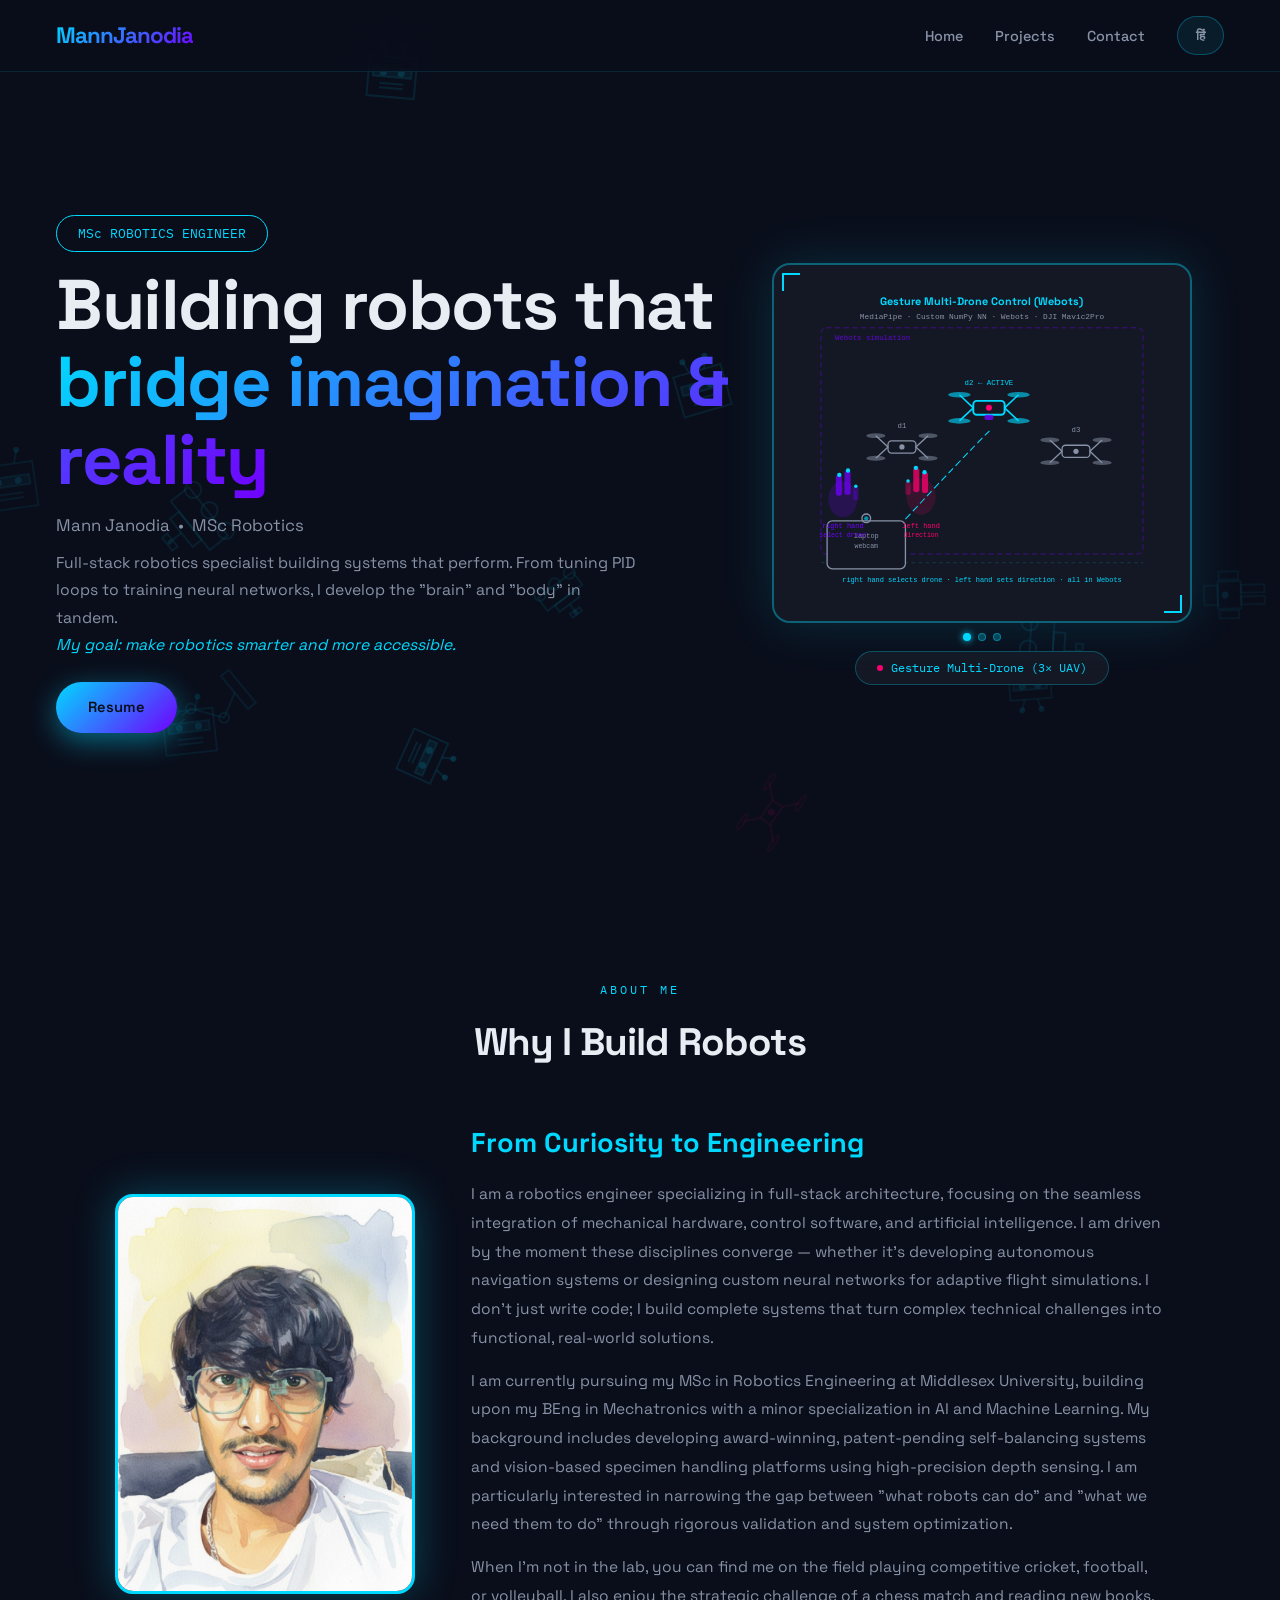
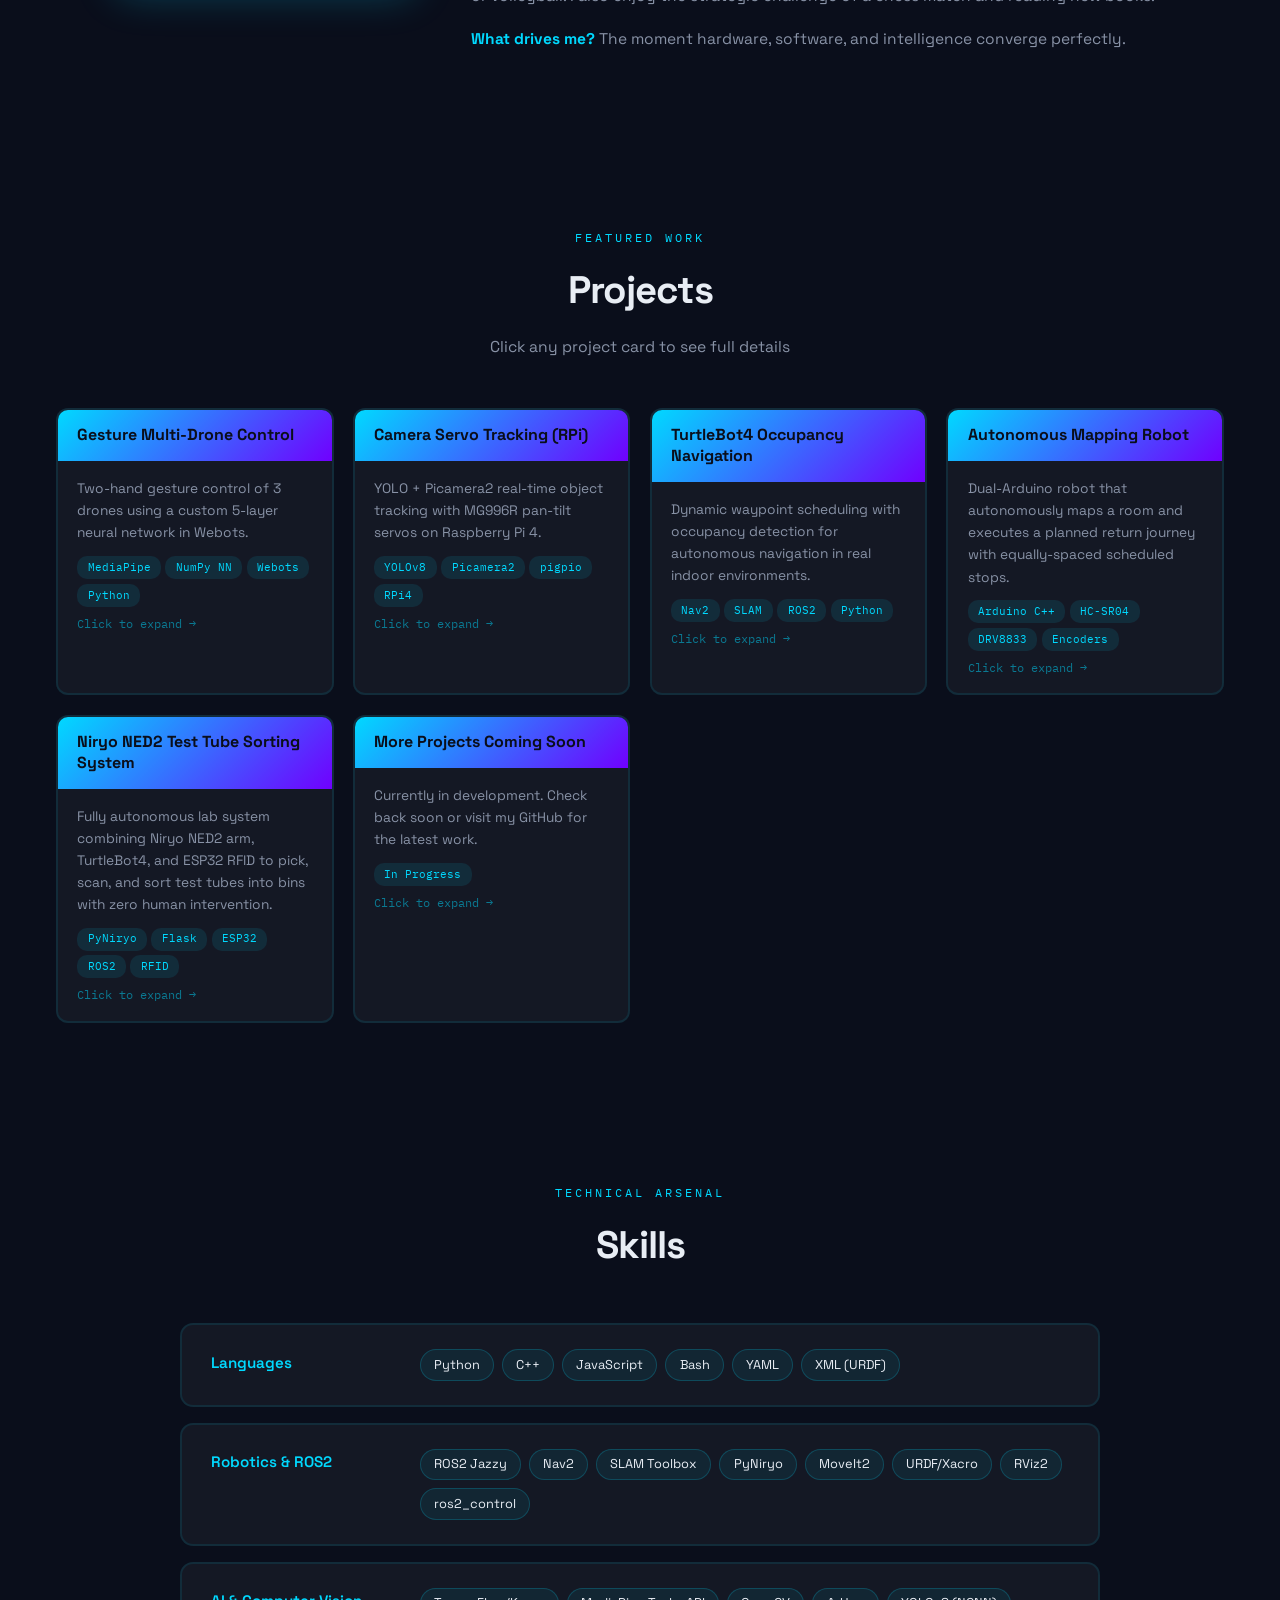
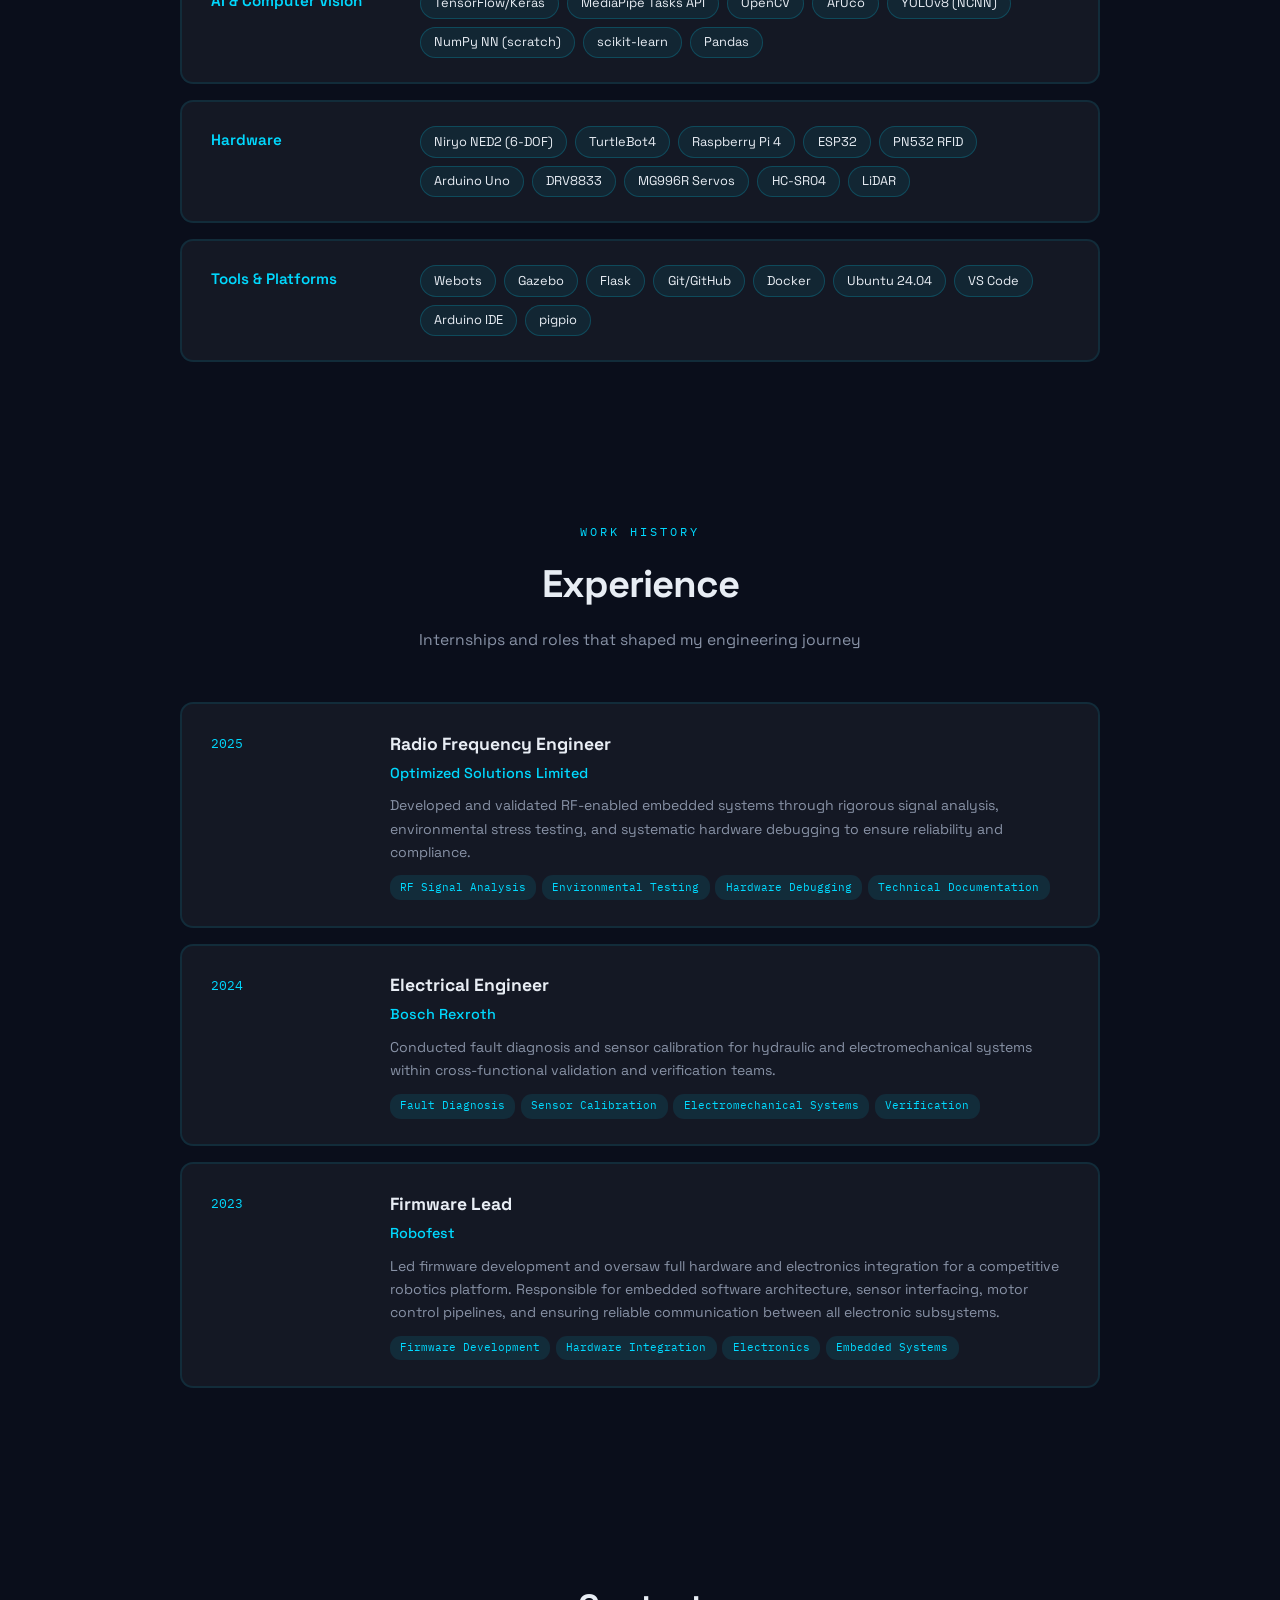
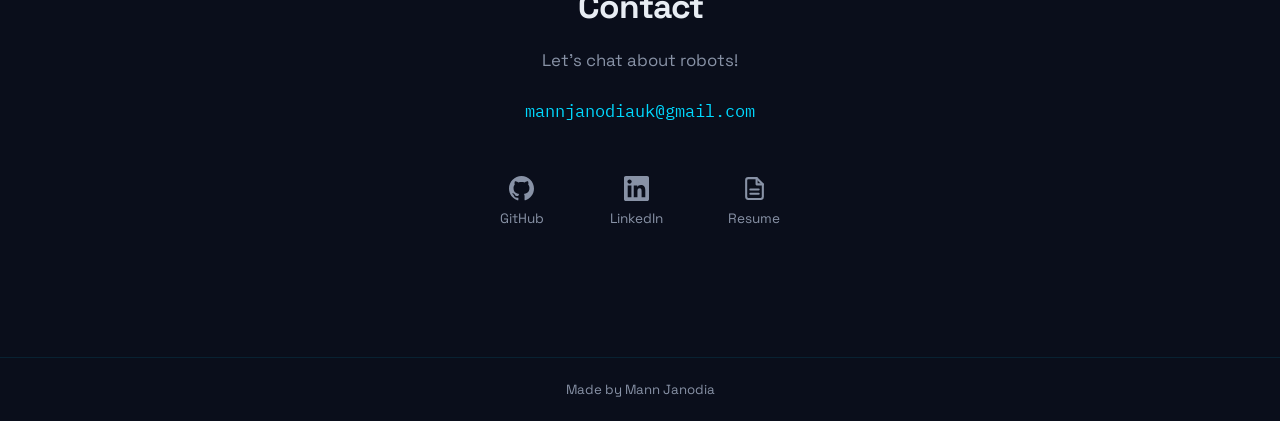
==== commit da71761b: "Update hero desc, about section, experience & Hindi translations" ====
--- a/index.html
+++ b/index.html
@@ -9,6 +9,7 @@
 <link href="https://fonts.googleapis.com/css2?family=Space+Grotesk:wght@300;400;500;600;700&family=IBM+Plex+Mono:wght@400;500;600&family=Hind:wght@400;500;600;700&display=swap" rel="stylesheet">
 <link rel="stylesheet" href="css/style.css">
 <style>
+/* ── SVG scene keyframes ── */
 @keyframes armPivot{0%,100%{transform:rotate(0deg)}40%{transform:rotate(-22deg)}70%{transform:rotate(18deg)}}
 @keyframes tubeTravel{0%{transform:translate(0,0)}28%{transform:translate(0,-42px)}58%{transform:translate(72px,-42px)}82%,100%{transform:translate(72px,0)}}
 @keyframes eyeBlink{0%,46%,54%,100%{opacity:1}50%{opacity:0}}
@@ -22,6 +23,103 @@
 @keyframes ledBlink{0%,49%,51%,100%{opacity:1}50%{opacity:.1}}
 @keyframes t3dock{0%{transform:translate(0,0)}30%{transform:translate(-155px,-98px)}70%{transform:translate(-155px,-98px)}100%{transform:translate(0,0)}}
 @keyframes scanRing{0%,100%{opacity:.5}50%{opacity:.1}}
+
+/* ── Nudge showcase box further right ── */
+.showcase{
+  margin-left:auto !important;
+  margin-right:2rem !important;
+}
+
+/* ── Hero: reduce top padding so MSc tag is never cut off ── */
+.hero{
+  padding-top:5rem !important;
+  padding-bottom:2rem !important;
+  min-height:100vh !important;
+  align-items:center !important;
+}
+.hero-tag{ margin-bottom:.9rem !important; }
+.hero h1 { margin-bottom:.8rem !important; }
+.hero-sub { margin-bottom:.7rem !important; }
+.hero-desc{ margin-bottom:1.4rem !important; line-height:1.75 !important; }
+
+/* ── MODAL: no scrollbar, fits all content ── */
+.modal{
+  max-height:none !important;   /* remove the 88vh cap that was causing scroll */
+  overflow:visible !important;
+  overflow-y:visible !important;
+}
+/* Let the overlay itself scroll on very small screens if needed */
+.overlay{
+  overflow-y:auto !important;
+  align-items:flex-start !important;
+  padding:3vh 1.5rem !important;
+}
+/* Compact modal body so everything fits neatly */
+.modal-body{
+  padding:1.1rem 1.5rem 1.3rem !important;
+}
+.modal-body h4{
+  font-size:.84rem !important;
+  margin:.6rem 0 .3rem !important;
+}
+.modal-body h4:first-child{ margin-top:0 !important; }
+.modal-body p,
+.modal-body li{
+  font-size:.82rem !important;
+  line-height:1.58 !important;
+  margin-bottom:.2rem !important;
+}
+.modal-body ul{ margin-left:.95rem !important; }
+.stats-row{
+  padding:.55rem !important;
+  margin:.55rem 0 !important;
+  gap:.45rem !important;
+}
+.sv{ font-size:.92rem !important; }
+.modal-links{ margin-top:.6rem !important; }
+
+/* ── Project card tags — themed pills, wrap not scroll ── */
+.tags{
+  display:flex !important;
+  flex-wrap:wrap !important;
+  gap:.28rem !important;
+  margin-bottom:.5rem !important;
+  overflow:visible !important;
+}
+.tag{
+  padding:.18rem .65rem !important;
+  background:rgba(0,217,255,.1) !important;
+  color:#00d9ff !important;
+  border-radius:10px !important;
+  font-size:.68rem !important;
+  font-family:'IBM Plex Mono',monospace !important;
+  white-space:nowrap !important;
+  border:none !important;
+}
+
+/* ── Modal skill chips — themed pills, wrap not scroll ── */
+.modal-chips{
+  display:flex !important;
+  flex-wrap:wrap !important;
+  gap:.4rem !important;
+  margin:.35rem 0 !important;
+  overflow:visible !important;
+}
+.modal-chip{
+  padding:.25rem .75rem !important;
+  background:rgba(0,217,255,.08) !important;
+  border:1px solid rgba(0,217,255,.22) !important;
+  color:#e8edf4 !important;
+  border-radius:20px !important;
+  font-size:.78rem !important;
+  white-space:nowrap !important;
+}
+
+/* nuke any scrollbar that sneaks in */
+.modal::-webkit-scrollbar,
+.modal-chips::-webkit-scrollbar,
+.tags::-webkit-scrollbar{ display:none !important; }
+.modal,.modal-chips,.tags{ scrollbar-width:none !important; }
 </style>
 </head>
 <body>
@@ -51,8 +149,8 @@
       <span data-t="h1a">Building robots that</span><br>
       <span class="grad" data-t="h1b">bridge imagination &amp; reality</span>
     </h1>
-    <p class="hero-sub" data-t="hero-sub">Mann Janodia &nbsp;•&nbsp; MSc Robotics &nbsp </p>
-    <p class="hero-desc" data-t="hero-desc">I build robots that think, navigate, and act — from a 6-DOF arm sorting test tubes with ±2mm precision to gesture-controlled drones flying in real time. My goal: make robotics smarter and more accessible.</p>
+    <p class="hero-sub" data-t="hero-sub">Mann Janodia &nbsp;&bull;&nbsp; MSc Robotics</p>
+    <p class="hero-desc"><span data-t="hero-desc">Full-stack robotics specialist building systems that perform. From tuning PID loops to training neural networks, I develop the "brain" and "body" in tandem.</span><br><span data-t="hero-goal" style="color:#00d9ff;font-style:italic;">My goal: make robotics smarter and more accessible.</span></p>
     <div class="cta">
       <a href="resume.pdf" download class="btn btn-p" data-t="hero-resume">Resume</a>
     </div>
@@ -66,17 +164,14 @@
         <svg viewBox="0 0 420 360" xmlns="http://www.w3.org/2000/svg" style="width:100%;display:block">
           <text x="210" y="22" fill="#00d9ff" font-size="12.5" text-anchor="middle" font-family="Space Grotesk,sans-serif" font-weight="700">Gesture Multi-Drone Control (Webots)</text>
           <text x="210" y="38" fill="#8892a6" font-size="9" text-anchor="middle" font-family="monospace">MediaPipe · Custom NumPy NN · Webots · DJI Mavic2Pro</text>
-
           <line x1="25" y1="318" x2="395" y2="318" stroke="#00d9ff" stroke-width="1" opacity=".2" stroke-dasharray="4,4"/>
           <rect x="25" y="48" width="370" height="260" rx="6" fill="none" stroke="#7000ff" stroke-width="1" stroke-dasharray="6,4" opacity=".5"/>
           <text x="41" y="62" fill="#7000ff" font-size="8.5" font-family="monospace" opacity=".8">Webots simulation</text>
-
           <rect x="32" y="270" width="90" height="55" rx="6" fill="#141824" stroke="#8892a6" stroke-width="1.5"/>
           <circle cx="77" cy="267" r="5" fill="none" stroke="#8892a6" stroke-width="1.5"/>
           <circle cx="77" cy="267" r="2.5" fill="#00d9ff" opacity=".6"/>
           <text x="77" y="290" fill="#8892a6" font-size="8" text-anchor="middle" font-family="monospace">laptop</text>
           <text x="77" y="301" fill="#8892a6" font-size="7.5" text-anchor="middle" font-family="monospace">webcam</text>
-
           <g style="transform-origin:50px 240px;animation:handWave 2.6s ease-in-out infinite">
             <ellipse cx="50" cy="245" rx="16" ry="20" fill="#7000ff" opacity=".2" stroke="#7000ff" stroke-width="1.5"/>
             <rect x="42" y="217" width="7" height="24" rx="3" fill="#7000ff" opacity=".75"/>
@@ -88,23 +183,18 @@
             <text x="50" y="278" fill="#7000ff" font-size="8" text-anchor="middle" font-family="monospace">right hand</text>
             <text x="50" y="288" fill="#7000ff" font-size="7.5" text-anchor="middle" font-family="monospace">select drone</text>
           </g>
-
           <g transform="translate(140,242) scale(-1, 1)">
             <ellipse cx="0" cy="0" rx="16" ry="20" fill="#ff006e" opacity=".15" stroke="#ff006e" stroke-width="1.5"/>
-            <!-- Fingers on TOP of hand -->
             <rect x="-8" y="-28" width="7" height="24" rx="3" fill="#ff006e" opacity=".75"/>
             <rect x="2" y="-33" width="7" height="28" rx="3" fill="#ff006e" opacity=".75"/>
             <rect x="12" y="-18" width="6" height="16" rx="3" fill="#ff006e" opacity=".35"/>
-            <!-- Fingertips -->
             <circle cx="-4" cy="-28" r="2.5" fill="#00d9ff"/>
             <circle cx="6" cy="-33" r="2.5" fill="#00d9ff"/>
             <circle cx="15" cy="-18" r="2" fill="#00d9ff"/>
           </g>
           <text x="140" y="278" fill="#ff006e" font-size="8" text-anchor="middle" font-family="monospace">left hand</text>
           <text x="140" y="288" fill="#ff006e" font-size="7.5" text-anchor="middle" font-family="monospace">direction</text>
-
           <path d="M 122 268 Q 185 200 220 165" fill="none" stroke="#00d9ff" stroke-width="1.2" stroke-dasharray="8,4" style="animation:signalDash 2s linear infinite"/>
-
           <g transform="translate(118,185)">
             <rect x="-16" y="-7" width="32" height="14" rx="4" fill="#141824" stroke="#8892a6" stroke-width="1.5"/>
             <circle cx="0" cy="0" r="3" fill="#8892a6"/>
@@ -118,7 +208,6 @@
             <ellipse cx="30" cy="13" rx="11" ry="2.8" fill="#8892a6" opacity=".5" style="animation:propSpin .15s linear infinite;transform-box:fill-box;transform-origin:center"/>
             <text x="0" y="-22" fill="#8892a6" font-size="8.5" text-anchor="middle" font-family="monospace">d1</text>
           </g>
-
           <g class="d-body" style="animation:droneHover 2.6s ease-in-out infinite">
             <g transform="translate(218,140)">
               <rect x="-18" y="-8" width="36" height="16" rx="4" fill="#141824" stroke="#00d9ff" stroke-width="2.2"/>
@@ -132,10 +221,9 @@
               <ellipse cx="-34" cy="15" rx="13" ry="3.2" fill="#00d9ff" opacity=".6" style="animation:propSpin .12s linear infinite;transform-box:fill-box;transform-origin:center"/>
               <ellipse cx="34" cy="15" rx="13" ry="3.2" fill="#00d9ff" opacity=".6" style="animation:propSpin .12s linear infinite;transform-box:fill-box;transform-origin:center"/>
               <rect x="-5" y="8" width="10" height="6" rx="2" fill="#7000ff" opacity=".8"/>
-              <text x="0" y="-26" fill="#00d9ff" font-size="8.5" text-anchor="middle" font-family="monospace">d2 ← ACTIVE</text>
+              <text x="0" y="-26" fill="#00d9ff" font-size="8.5" text-anchor="middle" font-family="monospace">d2 &larr; ACTIVE</text>
             </g>
           </g>
-
           <g transform="translate(318,190)">
             <rect x="-16" y="-7" width="32" height="14" rx="4" fill="#141824" stroke="#8892a6" stroke-width="1.5"/>
             <circle cx="0" cy="0" r="3" fill="#8892a6"/>
@@ -149,8 +237,7 @@
             <ellipse cx="30" cy="13" rx="11" ry="2.8" fill="#8892a6" opacity=".5" style="animation:propSpin .15s linear infinite;transform-box:fill-box;transform-origin:center"/>
             <text x="0" y="-22" fill="#8892a6" font-size="8.5" text-anchor="middle" font-family="monospace">d3</text>
           </g>
-
-          <text x="210" y="340" fill="#00d9ff" font-size="8" text-anchor="middle" font-family="monospace">right hand selects drone · left hand sets direction · all in Webots</text>
+          <text x="210" y="340" fill="#00d9ff" font-size="8" text-anchor="middle" font-family="monospace">right hand selects drone &middot; left hand sets direction &middot; all in Webots</text>
         </svg>
       </div>
 
@@ -159,10 +246,8 @@
         <svg viewBox="0 0 420 360" xmlns="http://www.w3.org/2000/svg" style="width:100%;display:block">
           <text x="210" y="22" fill="#00d9ff" font-size="12.5" text-anchor="middle" font-family="Space Grotesk,sans-serif" font-weight="700">Camera Servo Tracking (RPi 4)</text>
           <text x="210" y="38" fill="#8892a6" font-size="9" text-anchor="middle" font-family="monospace">YOLOv8 NCNN · Picamera2 · pigpio · MG996R Servos</text>
-
           <rect x="38" y="52" width="270" height="222" rx="8" fill="rgba(0,217,255,.03)" stroke="#00d9ff" stroke-width="2"/>
           <text x="173" y="48" fill="#8892a6" font-size="9" text-anchor="middle" font-family="monospace">webcam view</text>
-
           <g style="animation:humanWalk 2.5s ease-in-out infinite">
             <circle cx="148" cy="112" r="18" fill="none" stroke="#8892a6" stroke-width="2"/>
             <line x1="148" y1="130" x2="148" y2="196" stroke="#8892a6" stroke-width="2.5"/>
@@ -171,7 +256,6 @@
             <line x1="148" y1="196" x2="132" y2="240" stroke="#8892a6" stroke-width="2"/>
             <line x1="148" y1="196" x2="164" y2="240" stroke="#8892a6" stroke-width="2"/>
           </g>
-
           <g style="animation:boxFollow 2.5s ease-in-out infinite">
             <rect x="105" y="88" width="86" height="166" rx="3" fill="none" stroke="#00d9ff" stroke-width="2.2"/>
             <rect x="105" y="88" width="74" height="17" rx="3" fill="#00d9ff" opacity=".85"/>
@@ -181,36 +265,29 @@
             <line x1="148" y1="162" x2="148" y2="155" stroke="#ff006e" stroke-width="1.5" stroke-dasharray="3,2"/>
             <line x1="148" y1="175" x2="148" y2="168" stroke="#ff006e" stroke-width="1.5" stroke-dasharray="3,2"/>
           </g>
-
           <rect x="328" y="200" width="76" height="56" rx="5" fill="#141824" stroke="#00d9ff" stroke-width="1.8"/>
           <text x="366" y="218" fill="#00d9ff" font-size="8" text-anchor="middle" font-family="monospace">RPi 4</text>
-          <text x="366" y="230" fill="#8892a6" font-size="7.5" text-anchor="middle" font-family="monospace">GPIO17→PAN</text>
-          <text x="366" y="241" fill="#8892a6" font-size="7.5" text-anchor="middle" font-family="monospace">GPIO18→TILT</text>
+          <text x="366" y="230" fill="#8892a6" font-size="7.5" text-anchor="middle" font-family="monospace">GPIO17&rarr;PAN</text>
+          <text x="366" y="241" fill="#8892a6" font-size="7.5" text-anchor="middle" font-family="monospace">GPIO18&rarr;TILT</text>
           <circle cx="388" cy="210" r="4" fill="#ff006e" style="animation:ledBlink 1s step-end infinite"/>
           <text x="388" y="224" fill="#ff006e" font-size="7" text-anchor="middle" font-family="monospace">RUN</text>
-
           <rect x="310" y="128" width="65" height="26" rx="5" fill="#141824" stroke="#7000ff" stroke-width="1.8"/>
           <text x="342" y="140" fill="#7000ff" font-size="8" text-anchor="middle" font-family="monospace">PAN · MG996R</text>
           <text x="342" y="150" fill="#8892a6" font-size="7" text-anchor="middle" font-family="monospace">GPIO17</text>
           <path d="M342 128 A 28 28 0 0 1 370 128" fill="none" stroke="#7000ff" stroke-width="1" stroke-dasharray="3,2" opacity=".5"/>
-
           <rect x="316" y="80" width="53" height="22" rx="5" fill="#141824" stroke="#ff006e" stroke-width="1.5"/>
           <text x="342" y="92" fill="#ff006e" font-size="8" text-anchor="middle" font-family="monospace">TILT · MG996R</text>
           <text x="342" y="101" fill="#8892a6" font-size="7" text-anchor="middle" font-family="monospace">GPIO18</text>
-
           <rect x="326" y="48" width="32" height="26" rx="4" fill="#141824" stroke="#00d9ff" stroke-width="2"/>
           <circle cx="342" cy="61" r="9" fill="none" stroke="#00d9ff" stroke-width="1.5"/>
           <circle cx="342" cy="61" r="5" fill="#00d9ff" opacity=".4"/>
           <circle cx="342" cy="61" r="2.5" fill="#00d9ff"/>
           <text x="342" y="44" fill="#8892a6" font-size="8" text-anchor="middle" font-family="monospace">Picamera2</text>
-
           <line x1="330" y1="195" x2="342" y2="152" stroke="#00d9ff" stroke-width="1.2" stroke-dasharray="4,3"/>
           <line x1="342" y1="152" x2="342" y2="104" stroke="#00d9ff" stroke-width="1.2" stroke-dasharray="4,3"/>
-
           <path d="M 310 170 Q 320 175 330 198" fill="none" stroke="#ff006e" stroke-width="1.2" stroke-dasharray="4,3"/>
-          <text x="302" y="185" fill="#ff006e" font-size="8" text-anchor="middle" font-family="monospace">error → servo</text>
-
-          <text x="210" y="345" fill="#00d9ff" font-size="8" text-anchor="middle" font-family="monospace">P-control keeps person centred · 30fps · 5V external servo supply</text>
+          <text x="302" y="185" fill="#ff006e" font-size="8" text-anchor="middle" font-family="monospace">error &rarr; servo</text>
+          <text x="210" y="345" fill="#00d9ff" font-size="8" text-anchor="middle" font-family="monospace">P-control keeps person centred &middot; 30fps &middot; 5V external servo supply</text>
         </svg>
       </div>
 
@@ -224,11 +301,9 @@
           </defs>
           <text x="210" y="22" fill="#00d9ff" font-size="12.5" text-anchor="middle" font-family="Space Grotesk,sans-serif" font-weight="700">TurtleBot4 Occupancy Queuing</text>
           <text x="210" y="38" fill="#8892a6" font-size="9" text-anchor="middle" font-family="monospace">ROS2 Jazzy · Nav2 · SLAM · dynamic_occupancy.py</text>
-
           <rect x="25" y="50" width="370" height="300" fill="url(#gr)"/>
           <rect x="25" y="50" width="370" height="300" fill="none" stroke="#00d9ff" stroke-width="1" opacity=".3"/>
           <text x="40" y="66" fill="#8892a6" font-size="8" font-family="monospace">map view</text>
-
           <g transform="translate(95,110)">
             <circle cx="0" cy="0" r="22" fill="rgba(255,0,110,.12)" stroke="#ff006e" stroke-width="2"/>
             <circle cx="0" cy="0" r="22" fill="none" stroke="#ff006e" stroke-width="1.5" opacity=".5" style="animation:ringPulse 2s ease-in-out infinite"/>
@@ -237,7 +312,6 @@
             <circle cx="0" cy="0" r="13" fill="#141824" stroke="#ff006e" stroke-width="1.5"/>
             <text x="0" y="4" fill="#ff006e" font-size="8" text-anchor="middle" font-family="monospace">t1</text>
           </g>
-
           <g transform="translate(310,155)">
             <circle cx="0" cy="0" r="22" fill="rgba(255,0,110,.12)" stroke="#ff006e" stroke-width="2"/>
             <circle cx="0" cy="0" r="22" fill="none" stroke="#ff006e" stroke-width="1.5" opacity=".5" style="animation:ringPulse 2s ease-in-out infinite .6s"/>
@@ -246,16 +320,13 @@
             <circle cx="0" cy="0" r="13" fill="#141824" stroke="#ff006e" stroke-width="1.5"/>
             <text x="0" y="4" fill="#ff006e" font-size="8" text-anchor="middle" font-family="monospace">t2</text>
           </g>
-
           <g transform="translate(145,220)">
             <circle cx="0" cy="0" r="22" fill="rgba(0,217,255,.08)" stroke="#00d9ff" stroke-width="2"/>
             <text x="0" y="4" fill="#00d9ff" font-size="9" text-anchor="middle" font-family="monospace">w3</text>
             <text x="0" y="-30" fill="#00d9ff" font-size="8" text-anchor="middle" font-family="monospace">FREE</text>
           </g>
-
           <rect x="270" y="310" width="115" height="32" rx="6" fill="#141824" stroke="#7000ff" stroke-width="1.8" stroke-dasharray="5,3"/>
           <text x="327" y="330" fill="#7000ff" font-size="9" text-anchor="middle" font-family="monospace">docking station</text>
-
           <g style="animation:t3dock 8s ease-in-out infinite;transform-origin:300px 318px">
             <g transform="translate(300,318)">
               <circle cx="0" cy="0" r="20" fill="#141824" stroke="#00d9ff" stroke-width="2.2"/>
@@ -266,18 +337,15 @@
               <ellipse cx="-18" cy="-8" rx="2.5" ry="7" fill="#7000ff" opacity=".8"/>
               <ellipse cx="-18" cy="8" rx="2.5" ry="7" fill="#7000ff" opacity=".8"/>
               <circle cx="0" cy="0" r="30" fill="none" stroke="#00d9ff" stroke-width="1" opacity=".25" style="animation:ringPulse 2s ease-in-out infinite"/>
-              <text x="0" y="35" fill="#00d9ff" font-size="8" text-anchor="middle" font-family="monospace">t3 → w3</text>
+              <text x="0" y="35" fill="#00d9ff" font-size="8" text-anchor="middle" font-family="monospace">t3 &rarr; w3</text>
             </g>
           </g>
-
           <path d="M 290 312 Q 220 255 165 230" fill="none" stroke="#00d9ff" stroke-width="1.2" stroke-dasharray="5,4" opacity=".5"/>
           <polygon points="168,224 158,232 172,236" fill="#00d9ff" opacity=".5"/>
-
           <rect x="28" y="320" width="210" height="50" rx="6" fill="#141824" stroke="#00d9ff" stroke-width="1.2" opacity=".9"/>
-          <text x="133" y="335" fill="#00d9ff" font-size="9" font-weight="600" text-anchor="middle" font-family="monospace">✓ w1 → occupied</text>
-          <text x="133" y="350" fill="#00d9ff" font-size="9" font-weight="600" text-anchor="middle" font-family="monospace">✓ w2 → occupied</text>
-          <text x="133" y="365" fill="#00d9ff" font-size="9" font-weight="600" text-anchor="middle" font-family="monospace">✓ w3 → FREE → go!</text>
-
+          <text x="133" y="335" fill="#00d9ff" font-size="9" font-weight="600" text-anchor="middle" font-family="monospace">&#x2713; w1 &rarr; occupied</text>
+          <text x="133" y="350" fill="#00d9ff" font-size="9" font-weight="600" text-anchor="middle" font-family="monospace">&#x2713; w2 &rarr; occupied</text>
+          <text x="133" y="365" fill="#00d9ff" font-size="9" font-weight="600" text-anchor="middle" font-family="monospace">&#x2713; w3 &rarr; FREE &rarr; go!</text>
           <text x="210" y="388" fill="#00d9ff" font-size="8" text-anchor="middle" font-family="monospace">dynamic_occupancy.py · interactive_navigator.py · Nav2</text>
         </svg>
       </div>
@@ -289,7 +357,7 @@
       <div class="dot" onclick="goScene(1)"></div>
       <div class="dot" onclick="goScene(2)"></div>
     </div>
-    <div class="sc-label"><span class="pulse"></span><span id="sc-txt">Gesture Multi-Drone (3× UAV)</span></div>
+    <div class="sc-label"><span class="pulse"></span><span id="sc-txt">Gesture Multi-Drone (3&times; UAV)</span></div>
   </div>
 
 </section>
@@ -306,9 +374,10 @@
     </div>
     <div class="story-txt rev">
       <h3 data-t="about-h3">From Curiosity to Engineering</h3>
-      <p data-t="about-p1">My passion for robotics began when I realised that the gap between "what robots can do" and "what we need them to do" is simply engineering problems waiting to be solved.</p>
-      <p data-t="about-p2">I don't just write code — I build complete systems. From a robotic arm sorting samples with millimetre precision to a drone responding to hand gestures in real time, I turn complex challenges into working solutions.</p>
-      <p><strong data-t="about-strong">What drives me?</strong> <span data-t="about-p3">The moment hardware, software, and intelligence converge perfectly.</span></p>
+      <p data-t="about-p1">I am a robotics engineer specializing in full-stack architecture, focusing on the seamless integration of mechanical hardware, control software, and artificial intelligence. I am driven by the moment these disciplines converge — whether it's developing autonomous navigation systems or designing custom neural networks for adaptive flight simulations. I don't just write code; I build complete systems that turn complex technical challenges into functional, real-world solutions.</p>
+      <p data-t="about-p2">I am currently pursuing my MSc in Robotics Engineering at Middlesex University, building upon my BEng in Mechatronics with a minor specialization in AI and Machine Learning. My background includes developing award-winning, patent-pending self-balancing systems and vision-based specimen handling platforms using high-precision depth sensing. I am particularly interested in narrowing the gap between "what robots can do" and "what we need them to do" through rigorous validation and system optimization.</p>
+      <p data-t="about-p3">When I'm not in the lab, you can find me on the field playing competitive cricket, football, or volleyball. I also enjoy the strategic challenge of a chess match and reading new books.</p>
+      <p><strong data-t="about-strong">What drives me?</strong> <span data-t="about-p4">The moment hardware, software, and intelligence converge perfectly.</span></p>
     </div>
   </div>
 </section>
@@ -327,7 +396,7 @@
       <div class="pc-body">
         <p data-t="p1-short">Two-hand gesture control of 3 drones using a custom 5-layer neural network in Webots.</p>
         <div class="tags"><span class="tag">MediaPipe</span><span class="tag">NumPy NN</span><span class="tag">Webots</span><span class="tag">Python</span></div>
-        <div class="click-hint" data-t="click">Click to expand →</div>
+        <div class="click-hint" data-t="click">Click to expand &rarr;</div>
       </div>
     </div>
 
@@ -336,43 +405,43 @@
       <div class="pc-body">
         <p data-t="p2-short">YOLO + Picamera2 real-time object tracking with MG996R pan-tilt servos on Raspberry Pi 4.</p>
         <div class="tags"><span class="tag">YOLOv8</span><span class="tag">Picamera2</span><span class="tag">pigpio</span><span class="tag">RPi4</span></div>
-        <div class="click-hint" data-t="click">Click to expand →</div>
+        <div class="click-hint" data-t="click">Click to expand &rarr;</div>
       </div>
     </div>
 
     <div class="pc rev" onclick="openModal('m-tb4')">
       <div class="pc-head"><h3 data-t="p3-name">TurtleBot4 Occupancy Navigation</h3></div>
       <div class="pc-body">
-        <p data-t="p3-short">Dynamic waypoint scheduling with occupancy detection for autonomous navigation.</p>
+        <p data-t="p3-short">Dynamic waypoint scheduling with occupancy detection for autonomous navigation in real indoor environments.</p>
         <div class="tags"><span class="tag">Nav2</span><span class="tag">SLAM</span><span class="tag">ROS2</span><span class="tag">Python</span></div>
-        <div class="click-hint" data-t="click">Click to expand →</div>
+        <div class="click-hint" data-t="click">Click to expand &rarr;</div>
       </div>
     </div>
 
     <div class="pc rev" onclick="openModal('m-p4')">
-      <div class="pc-head"><h3 data-t="p4-name">Project 4 — Your Title</h3></div>
+      <div class="pc-head"><h3 data-t="p4-name">Autonomous Mapping Robot</h3></div>
       <div class="pc-body">
-        <p data-t="p4-short">Short description. Replace with your actual project.</p>
-        <div class="tags"><span class="tag">Tech 1</span><span class="tag">Tech 2</span></div>
-        <div class="click-hint" data-t="click">Click to expand →</div>
+        <p data-t="p4-short">Dual-Arduino robot that autonomously maps a room and executes a planned return journey with equally-spaced scheduled stops.</p>
+        <div class="tags"><span class="tag">Arduino C++</span><span class="tag">HC-SR04</span><span class="tag">DRV8833</span><span class="tag">Encoders</span></div>
+        <div class="click-hint" data-t="click">Click to expand &rarr;</div>
       </div>
     </div>
 
     <div class="pc rev" onclick="openModal('m-p5')">
-      <div class="pc-head"><h3 data-t="p5-name">Project 5 — Your Title</h3></div>
+      <div class="pc-head"><h3 data-t="p5-name">Niryo NED2 Test Tube Sorting System</h3></div>
       <div class="pc-body">
-        <p data-t="p5-short">Short description. Replace with your actual project.</p>
-        <div class="tags"><span class="tag">Tech 1</span><span class="tag">Tech 2</span></div>
-        <div class="click-hint" data-t="click">Click to expand →</div>
+        <p data-t="p5-short">Fully autonomous lab system combining Niryo NED2 arm, TurtleBot4, and ESP32 RFID to pick, scan, and sort test tubes into bins with zero human intervention.</p>
+        <div class="tags"><span class="tag">PyNiryo</span><span class="tag">Flask</span><span class="tag">ESP32</span><span class="tag">ROS2</span><span class="tag">RFID</span></div>
+        <div class="click-hint" data-t="click">Click to expand &rarr;</div>
       </div>
     </div>
 
     <div class="pc rev" onclick="openModal('m-p6')">
-      <div class="pc-head"><h3 data-t="p6-name">Project 6 — Your Title</h3></div>
+      <div class="pc-head"><h3>More Projects Coming Soon</h3></div>
       <div class="pc-body">
-        <p data-t="p6-short">Short description. Replace with your actual project.</p>
-        <div class="tags"><span class="tag">Tech 1</span><span class="tag">Tech 2</span></div>
-        <div class="click-hint" data-t="click">Click to expand →</div>
+        <p>Currently in development. Check back soon or visit my GitHub for the latest work.</p>
+        <div class="tags"><span class="tag">In Progress</span></div>
+        <div class="click-hint">Click to expand &rarr;</div>
       </div>
     </div>
 
@@ -423,32 +492,32 @@
   <div class="exp-list">
 
     <div class="exp-row rev">
-      <div class="exp-date">2024 — Present</div>
+      <div class="exp-date">2025</div>
       <div class="exp-info">
-        <h3 data-t="e1-role">MSc Robotics Student</h3>
-        <div class="exp-co" data-t="e1-co">Coventry University</div>
-        <p class="exp-desc" data-t="e1-desc">Leading team projects integrating Niryo NED2 arm with TurtleBot4. Developed gesture-based multi-drone systems, autonomous mapping robots, camera tracking systems, and occupancy-aware navigation.</p>
-        <div class="exp-tags"><span class="etag">ROS2</span><span class="etag">Python</span><span class="etag">AI/ML</span><span class="etag">Robotics</span></div>
+        <h3 data-t="e1-role">Radio Frequency Engineer</h3>
+        <div class="exp-co" data-t="e1-co">Optimized Solutions Limited</div>
+        <p class="exp-desc" data-t="e1-desc">Developed and validated RF-enabled embedded systems through rigorous signal analysis, environmental stress testing, and systematic hardware debugging to ensure reliability and compliance.</p>
+        <div class="exp-tags"><span class="etag">RF Signal Analysis</span><span class="etag">Environmental Testing</span><span class="etag">Hardware Debugging</span><span class="etag">Technical Documentation</span></div>
       </div>
     </div>
 
     <div class="exp-row rev">
-      <div class="exp-date">2024 — 2025</div>
+      <div class="exp-date">2024</div>
       <div class="exp-info">
-        <h3 data-t="e2-role">Internship / Role Title</h3>
-        <div class="exp-co" data-t="e2-co">Company Name</div>
-        <p class="exp-desc" data-t="e2-desc">Add your internship description here. Include what you built, technologies used, and impact.</p>
-        <div class="exp-tags"><span class="etag">Tech 1</span><span class="etag">Tech 2</span></div>
+        <h3 data-t="e2-role">Electrical Engineer</h3>
+        <div class="exp-co" data-t="e2-co">Bosch Rexroth</div>
+        <p class="exp-desc" data-t="e2-desc">Conducted fault diagnosis and sensor calibration for hydraulic and electromechanical systems within cross-functional validation and verification teams.</p>
+        <div class="exp-tags"><span class="etag">Fault Diagnosis</span><span class="etag">Sensor Calibration</span><span class="etag">Electromechanical Systems</span><span class="etag">Verification</span></div>
       </div>
     </div>
 
     <div class="exp-row rev">
-      <div class="exp-date">2023 — 2024</div>
+      <div class="exp-date">2023</div>
       <div class="exp-info">
-        <h3 data-t="e3-role">Previous Role</h3>
-        <div class="exp-co" data-t="e3-co">Previous Company</div>
-        <p class="exp-desc" data-t="e3-desc">Add description of earlier work experience or academic projects.</p>
-        <div class="exp-tags"><span class="etag">Skill 1</span><span class="etag">Skill 2</span></div>
+        <h3 data-t="e3-role">Firmware Lead</h3>
+        <div class="exp-co" data-t="e3-co">Robofest</div>
+        <p class="exp-desc" data-t="e3-desc">Led firmware development and oversaw full hardware and electronics integration for a competitive robotics platform. Responsible for embedded software architecture, sensor interfacing, motor control pipelines, and ensuring reliable communication between all electronic subsystems.</p>
+        <div class="exp-tags"><span class="etag">Firmware Development</span><span class="etag">Hardware Integration</span><span class="etag">Electronics</span><span class="etag">Embedded Systems</span></div>
       </div>
     </div>
 
@@ -465,7 +534,7 @@
         <svg viewBox="0 0 24 24" fill="currentColor"><path d="M12 0C5.37 0 0 5.37 0 12c0 5.3 3.438 9.8 8.205 11.385.6.113.82-.258.82-.577 0-.285-.01-1.04-.015-2.04-3.338.724-4.042-1.61-4.042-1.61-.546-1.385-1.335-1.755-1.335-1.755-1.087-.744.084-.729.084-.729 1.205.084 1.838 1.236 1.838 1.236 1.07 1.835 2.809 1.305 3.495.998.108-.776.417-1.305.76-1.605-2.665-.3-5.466-1.332-5.466-5.93 0-1.31.465-2.38 1.235-3.22-.135-.303-.54-1.523.105-3.176 0 0 1.005-.322 3.3 1.23.96-.267 1.98-.399 3-.405 1.02.006 2.04.138 3 .405 2.28-1.552 3.285-1.23 3.285-1.23.645 1.653.24 2.873.12 3.176.765.84 1.23 1.91 1.23 3.22 0 4.61-2.805 5.625-5.475 5.92.42.36.81 1.096.81 2.22 0 1.606-.015 2.896-.015 3.286 0 .315.21.69.825.57C20.565 21.795 24 17.295 24 12c0-6.63-5.37-12-12-12"/></svg>
         <span data-t="soc-gh">GitHub</span>
       </a>
-      <a href="https://www.linkedin.com/in/mann-janodia/" target="_blank" class="soc">
+      <a href="https://www.linkedin.com/in/mann-janodia" target="_blank" class="soc">
         <svg viewBox="0 0 24 24" fill="currentColor"><path d="M20.447 20.452h-3.554v-5.569c0-1.328-.027-3.037-1.852-3.037-1.853 0-2.136 1.445-2.136 2.939v5.667H9.351V9h3.414v1.561h.046c.477-.9 1.637-1.85 3.37-1.85 3.601 0 4.267 2.37 4.267 5.455v6.286zM5.337 7.433c-1.144 0-2.063-.926-2.063-2.065 0-1.138.92-2.063 2.063-2.063 1.14 0 2.064.925 2.064 2.063 0 1.139-.925 2.065-2.064 2.065zm1.782 13.019H3.555V9h3.564v11.452zM22.225 0H1.771C.792 0 0 .774 0 1.729v20.542C0 23.227.792 24 1.771 24h20.451C23.2 24 24 23.227 24 22.271V1.729C24 .774 23.2 0 22.222 0h.003z"/></svg>
         <span data-t="soc-li">LinkedIn</span>
       </a>
@@ -481,79 +550,196 @@
 
 </div>
 
+<!-- ===== MODALS ===== -->
 <div class="overlay" id="overlay" onclick="handleOverlayClick(event)">
   <div class="modal" id="modal-inner">
 
+    <!-- PROJECT 1: GESTURE MULTI-DRONE -->
     <div id="m-drone" class="modal-content">
-      <div class="modal-head"><div><h2 data-t="p1-name">Gesture Multi-Drone Control</h2><div class="badge">AI · Computer Vision · Robotics</div></div><button class="close-btn" onclick="closeModal()">✕</button></div>
+      <div class="modal-head">
+        <div><h2 data-t="p1-name">Gesture Multi-Drone Control</h2><div class="badge">AI &middot; Custom NN &middot; Webots &middot; Robotics</div></div>
+        <button class="close-btn" onclick="closeModal()">&#10005;</button>
+      </div>
       <div class="modal-body">
-        <h4 data-t="m-overview">Overview</h4><p data-t="m-drone-ov">Two-hand gesture control of 3 simulated DJI Mavic2Pro drones in Webots. Left hand selects which drone; right hand commands actions. Custom 5-layer neural network built from scratch in NumPy.</p>
+        <h4 data-t="m-overview">Overview</h4>
+        <p data-t="m-drone-ov">A fully gesture-driven system to control 3 simulated DJI Mavic2Pro drones in Webots using only hand gestures captured by a laptop webcam. Two separate neural networks — both built entirely from scratch in NumPy — classify left-hand pose (which drone to select) and right-hand pose (what action to perform), with results written to a shared JSON file that each drone's controller reads every 8ms.</p>
         <h4 data-t="m-challenges">Key Achievements</h4>
-        <ul><li>Left hand: drone selection (d1/d2/d3) · Right hand: 6 actions (Takeoff/Land/Up/Down/Flip/Hover)</li><li>Custom fully-connected network: 35→64→32→16→N trained with Adam, L-BFGS, Nelder-Mead</li><li>Mass compensation mid-flight — drone adjusts thrust proportionally when mass changes</li><li>35 hand-landmark features per hand extracted from MediaPipe HandLandmarker API</li></ul>
-        <div class="stats-row"><div class="stat"><div class="sv">94.2%</div><div class="sl">Accuracy</div></div><div class="stat"><div class="sv">30fps</div><div class="sl">Speed</div></div><div class="stat"><div class="sv">&lt;50ms</div><div class="sl">Latency</div></div></div>
-        <div class="modal-links"><a href="https://github.com/MannJanodia3404" class="mlink" target="_blank" data-t="lnk-gh">GitHub</a></div>
-      </div>
-    </div>
-
+        <ul>
+          <li><strong>Two-hand control scheme:</strong> Left hand selects drone(s) — 1/2/3 fingers or open palm for all. Right hand commands action — Takeoff, Land, Altitude Up/Down, Flip Forward, Hover</li>
+          <li><strong>Custom 5-layer FC-NN from scratch:</strong> 35&rarr;64(ReLU)&rarr;32(ReLU)&rarr;16(Tanh)&rarr;N(Softmax), with L2 regularisation and cross-entropy loss — no PyTorch, no TensorFlow</li>
+          <li><strong>Three optimisers implemented:</strong> Adam (first-order), L-BFGS (quasi-Newton, second-order), Nelder-Mead (zero-order gradient-free) — compared experimentally with 5-fold CV</li>
+          <li><strong>35-feature hand vector:</strong> 10 fingertip relative positions, 5 extension angles, 3 wrist orientation values, 2 palm centre offsets, extracted per hand from MediaPipe HandLandmarker (21 landmarks)</li>
+          <li><strong>PID altitude control + motor mixing:</strong> P-controller (K_P=3.0) drives 4 motors per drone; mass compensation adjusts thrust proportionally when payload changes mid-flight</li>
+          <li><strong>Flip state machine:</strong> 3-stage (Windup 160ms &rarr; Rotate 320ms &rarr; Recover 240ms) for safe mid-air forward flips at &gt;1.5m altitude</li>
+          <li><strong>Fail-safe:</strong> No gesture detected for &gt;2s &rarr; drones hold position autonomously</li>
+          <li>Personally recorded 800&ndash;1,200 hand-gesture training samples across 10 gesture classes (4 left-hand, 6 right-hand)</li>
+        </ul>
+        <div class="stats-row">
+          <div class="stat"><div class="sv">94.2%</div><div class="sl">Accuracy</div></div>
+          <div class="stat"><div class="sv">&lt;50ms</div><div class="sl">Latency</div></div>
+          <div class="stat"><div class="sv">5,031</div><div class="sl">NN Params</div></div>
+        </div>
+        <div class="modal-links">
+          <a href="https://github.com/MannJanodia3404" class="mlink" target="_blank" data-t="lnk-gh">GitHub Profile &rarr;</a>
+        </div>
+      </div>
+    </div>
+
+    <!-- PROJECT 2: CAMERA TRACKING -->
     <div id="m-cam" class="modal-content">
-      <div class="modal-head"><div><h2 data-t="p2-name">Camera Servo Tracking (RPi)</h2><div class="badge">Computer Vision · Embedded</div></div><button class="close-btn" onclick="closeModal()">✕</button></div>
+      <div class="modal-head">
+        <div><h2 data-t="p2-name">Camera Servo Tracking (RPi)</h2><div class="badge">Computer Vision &middot; Embedded</div></div>
+        <button class="close-btn" onclick="closeModal()">&#10005;</button>
+      </div>
       <div class="modal-body">
-        <h4 data-t="m-overview">Overview</h4><p data-t="m-cam-ov">Real-time multi-object detection and tracking on Raspberry Pi 4 using YOLOv8 (NCNN-exported) with two MG996R servos for pan-tilt camera control.</p>
+        <h4 data-t="m-overview">Overview</h4>
+        <p data-t="m-cam-ov">Real-time multi-object detection and tracking on Raspberry Pi 4 using YOLOv8 (NCNN-exported) with two MG996R servos for pan-tilt camera control.</p>
         <h4 data-t="m-challenges">Key Achievements</h4>
-        <ul><li>Picamera2 + YOLOv8n NCNN model for low-latency inference on Pi hardware</li><li>PID-style proportional control keeps selected class centred in frame</li><li>Configurable target class (default: person), deadband, max step angle, gain</li><li>External 5V servo power supply; pigpio for PWM on GPIO17/18</li></ul>
-        <div class="stats-row"><div class="stat"><div class="sv">30fps</div><div class="sl">Speed</div></div><div class="stat"><div class="sv">320×240</div><div class="sl">Resolution</div></div><div class="stat"><div class="sv">P-ctrl</div><div class="sl">Algorithm</div></div></div>
-        <div class="modal-links"><a href="https://github.com/MannJanodia3404" class="mlink" target="_blank" data-t="lnk-gh">GitHub</a></div>
-      </div>
-    </div>
-
+        <ul>
+          <li>Picamera2 + YOLOv8n NCNN model for low-latency inference on Pi hardware</li>
+          <li>PID-style proportional control keeps selected class centred in frame</li>
+          <li>Configurable target class (default: person), deadband, max step angle, gain</li>
+          <li>External 5V servo power supply; pigpio for PWM on GPIO17/18</li>
+        </ul>
+        <div class="stats-row">
+          <div class="stat"><div class="sv">30fps</div><div class="sl">Speed</div></div>
+          <div class="stat"><div class="sv">320&times;240</div><div class="sl">Resolution</div></div>
+          <div class="stat"><div class="sv">P-ctrl</div><div class="sl">Algorithm</div></div>
+        </div>
+        <div class="modal-links">
+          <a href="https://github.com/MannJanodia3404/Object_Detection_and_Tracking" class="mlink" target="_blank" data-t="lnk-gh">GitHub &rarr;</a>
+        </div>
+      </div>
+    </div>
+
+    <!-- PROJECT 3: TURTLEBOT4 -->
     <div id="m-tb4" class="modal-content">
-      <div class="modal-head"><div><h2 data-t="p3-name">TurtleBot4 Occupancy Navigation</h2><div class="badge">Autonomous Navigation · ROS2</div></div><button class="close-btn" onclick="closeModal()">✕</button></div>
+      <div class="modal-head">
+        <div><h2 data-t="p3-name">TurtleBot4 Occupancy Navigation</h2><div class="badge">Autonomous Navigation &middot; ROS2</div></div>
+        <button class="close-btn" onclick="closeModal()">&#10005;</button>
+      </div>
       <div class="modal-body">
-        <h4 data-t="m-overview">Overview</h4><p data-t="m-tb4-ov">Dynamic waypoint scheduling with occupancy detection for autonomous mobile robot navigation using Nav2 and SLAM.</p>
+        <h4 data-t="m-overview">Overview</h4>
+        <p data-t="m-tb4-ov">Dynamic waypoint scheduling with occupancy detection for autonomous mobile robot navigation using Nav2 and SLAM on TurtleBot 4. Deployed in a real indoor environment (H101 lab map at Coventry University).</p>
         <h4 data-t="m-challenges">Key Achievements</h4>
-        <ul><li>Built dynamic_occupancy.py for real-time waypoint availability checking</li><li>Integrated with Nav2 for autonomous path planning</li><li>Implemented 3-waypoint queuing system with SLAM-based localization</li><li>Deployed on TurtleBot4 with Raspberry Pi 4</li></ul>
-        <div class="stats-row"><div class="stat"><div class="sv">3</div><div class="sl">Waypoints</div></div><div class="stat"><div class="sv">Nav2</div><div class="sl">Framework</div></div><div class="stat"><div class="sv">SLAM</div><div class="sl">Localization</div></div></div>
-        <div class="modal-links"><a href="https://github.com/MannJanodia3404" class="mlink" target="_blank" data-t="lnk-gh">GitHub</a></div>
-      </div>
-    </div>
-
+        <ul>
+          <li>Built <code>dynamic_occupancy.py</code> — server tracking FREE/OCCUPIED state per waypoint and queue slot in real time</li>
+          <li>Built <code>interactive_navigator.py</code> — client sending Nav2 goals, auto-rerouting to queues when waypoints are occupied</li>
+          <li>6-waypoint system including pre-dock position and full autonomous docking sequence</li>
+          <li>Deployed on TurtleBot4 with ROS2 Jazzy + AMCL localization on Ubuntu 24.04</li>
+          <li>5-terminal launch sequence: localization, Nav2, RViz2, occupancy server, interactive navigator</li>
+        </ul>
+        <div class="stats-row">
+          <div class="stat"><div class="sv">6</div><div class="sl">Waypoints</div></div>
+          <div class="stat"><div class="sv">Nav2</div><div class="sl">Framework</div></div>
+          <div class="stat"><div class="sv">SLAM</div><div class="sl">Localization</div></div>
+        </div>
+        <div class="modal-links">
+          <a href="https://github.com/MannJanodia3404/Turtlebot4_dynamic_queue_navigation" class="mlink" target="_blank" data-t="lnk-gh">GitHub &rarr;</a>
+        </div>
+      </div>
+    </div>
+
+    <!-- PROJECT 4: ARDUINO MAPPING ROBOT -->
     <div id="m-p4" class="modal-content">
-      <div class="modal-head"><div><h2 data-t="p4-name">Project 4</h2><div class="badge">Your Category</div></div><button class="close-btn" onclick="closeModal()">✕</button></div>
-      <div class="modal-body"><h4 data-t="m-overview">Overview</h4><p>Add your full project description here.</p><div class="modal-links"><a href="#" class="mlink" data-t="lnk-gh">GitHub</a></div></div>
-    </div>
-
+      <div class="modal-head">
+        <div><h2 data-t="p4-name">Autonomous Mapping Robot</h2><div class="badge">Embedded &middot; C++ &middot; Robotics</div></div>
+        <button class="close-btn" onclick="closeModal()">&#10005;</button>
+      </div>
+      <div class="modal-body">
+        <h4 data-t="m-overview">Overview</h4>
+        <p>A dual-Arduino autonomous robot that maps a room using HC-SR04 ultrasonic sensors and encoder odometry, then executes a planned return journey with 5 equally-spaced scheduled stops. Clean Master/Slave architecture separates sensing from motor control across two Arduino Uno boards.</p>
+        <h4 data-t="m-challenges">Key Achievements</h4>
+        <ul>
+          <li>Master (sensor board) sends commands &lt;MAP&gt;, &lt;RUN&gt;, &lt;STOP&gt;, &lt;SLOW&gt; to the Slave (motor board) via serial</li>
+          <li>Encoder-based odometry: 850 counts = 1 wheel revolution &mdash; minimum detectable movement ~7&mu;m</li>
+          <li>Bridge detection via upward-facing HC-SR04: auto-slows to 50% speed through narrow passages, then resumes</li>
+          <li>Rear obstacle safety: unexpected obstacle triggers emergency stop with red LED indicator</li>
+          <li>DRV8833 motor driver with tunable <code>LEFT_SPEED_CORRECTION</code> constant for drift compensation</li>
+          <li>Configurable number of stops via <code>NUM_INTERVALS</code> constant &mdash; no re-wiring needed</li>
+        </ul>
+        <div class="stats-row">
+          <div class="stat"><div class="sv">~7&mu;m</div><div class="sl">Precision</div></div>
+          <div class="stat"><div class="sv">36.6</div><div class="sl">cm/s Max</div></div>
+          <div class="stat"><div class="sv">2&times; Uno</div><div class="sl">Boards</div></div>
+        </div>
+        <div class="modal-links">
+          <a href="https://github.com/MannJanodia3404/Autonomous_Mapping_Robot_Arduino" class="mlink" target="_blank" data-t="lnk-gh">GitHub &rarr;</a>
+        </div>
+      </div>
+    </div>
+
+    <!-- PROJECT 5: NIRYO TEST TUBE SORTING -->
     <div id="m-p5" class="modal-content">
-      <div class="modal-head"><div><h2 data-t="p5-name">Project 5</h2><div class="badge">Your Category</div></div><button class="close-btn" onclick="closeModal()">✕</button></div>
-      <div class="modal-body"><h4 data-t="m-overview">Overview</h4><p>Add your full project description here.</p><div class="modal-links"><a href="#" class="mlink" data-t="lnk-gh">GitHub</a></div></div>
-    </div>
-
+      <div class="modal-head">
+        <div><h2 data-t="p5-name">Niryo NED2 Test Tube Sorting System</h2><div class="badge">Robotics &middot; RFID &middot; ROS2 &middot; Embedded</div></div>
+        <button class="close-btn" onclick="closeModal()">&#10005;</button>
+      </div>
+      <div class="modal-body">
+        <h4 data-t="m-overview">Overview</h4>
+        <p>A fully autonomous three-component lab robotics system that combines mobile navigation, 6-DOF manipulation, and RFID identification to sort test tubes into the correct bins without any human intervention. TurtleBot4 transports loaded tube holders from a pickup point to the docking station, triggering the Niryo NED2 arm via HTTP REST API to pick each tube, scan it with an ESP32+PN532 RFID reader, and place it in the correct bin slot — all orchestrated through event-driven threading.</p>
+        <h4 data-t="m-challenges">Key Achievements</h4>
+        <ul>
+          <li><strong>Three-layer architecture:</strong> Hardware (NED2 + TurtleBot4 + ESP32), Software (ROS2 + PyNiryo + Flask), Integration (HTTP REST API + threading events + thread-safe state)</li>
+          <li><strong>Flask REST API with 6 endpoints:</strong> <code>/start_niryo</code>, <code>/rfid</code>, <code>/niryo_done</code>, <code>/status</code>, <code>/emergency_stop</code>, <code>/reset</code> — enabling fully decoupled multi-robot coordination</li>
+          <li><strong>Event-driven RFID sync:</strong> <code>threading.Event()</code> blocks the Niryo thread at the scanner position until the ESP32 sends the tag UID via WiFi HTTP GET, then unblocks to route to the correct bin</li>
+          <li><strong>4-bin Cartesian sorting:</strong> Niryo uses hardcoded joint-space waypoints (Approach &rarr; Place Approach &rarr; Place) at SLOW_SPEED (20%) for safe tube insertion; 4 UID-to-bin mappings in <code>rfid_bin_map</code></li>
+          <li><strong>ESP32 + PN532 RFID scanner:</strong> I2C on GPIO21/22, MIFARE ISO14443A, &lt;5cm range — reads tag UID and fires HTTP GET to Flask server; Arduino C firmware with WiFi, Wire, HTTPClient libraries</li>
+          <li><strong>TurtleBot4 coordinator:</strong> ROS2 Nav2-driven loop — navigate to pickup &rarr; dock &rarr; trigger Niryo &rarr; poll <code>/niryo_done</code> &rarr; undock &rarr; clear costmaps &rarr; repeat</li>
+          <li><strong>Collision recovery:</strong> Auto-clears collision detected flag and retries movement; safe fallback to home position on critical errors; emergency stop via learning mode enable</li>
+          <li>4 test tubes per cycle across 2 bins (A &amp; B) with 2 slots each; post-dock costmap clearing + 2s AMCL settle prevents Nav2 localisation drift between cycles</li>
+        </ul>
+        <div class="stats-row">
+          <div class="stat"><div class="sv">4</div><div class="sl">Tubes/Cycle</div></div>
+          <div class="stat"><div class="sv">6</div><div class="sl">API Endpoints</div></div>
+          <div class="stat"><div class="sv">3</div><div class="sl">Systems</div></div>
+        </div>
+        <div class="modal-links">
+          <a href="https://github.com/MannJanodia3404" class="mlink" target="_blank" data-t="lnk-gh">GitHub Profile &rarr;</a>
+        </div>
+      </div>
+    </div>
+
+    <!-- PROJECT 6 (COMING SOON) -->
     <div id="m-p6" class="modal-content">
-      <div class="modal-head"><div><h2 data-t="p6-name">Project 6</h2><div class="badge">Your Category</div></div><button class="close-btn" onclick="closeModal()">✕</button></div>
-      <div class="modal-body"><h4 data-t="m-overview">Overview</h4><p>Add your full project description here.</p><div class="modal-links"><a href="#" class="mlink" data-t="lnk-gh">GitHub</a></div></div>
+      <div class="modal-head">
+        <div><h2>More Projects Coming Soon</h2><div class="badge">In Development</div></div>
+        <button class="close-btn" onclick="closeModal()">&#10005;</button>
+      </div>
+      <div class="modal-body">
+        <h4>Overview</h4>
+        <p>This slot is reserved for upcoming projects currently in development. Visit my GitHub profile to see the latest work in progress.</p>
+        <div class="modal-links"><a href="https://github.com/MannJanodia3404" class="mlink" target="_blank">GitHub Profile &rarr;</a></div>
+      </div>
     </div>
 
     <div id="m-sk1" class="modal-content">
-      <div class="modal-head"><div><h2 data-t="sk1-cat">Languages</h2><div class="badge">Programming</div></div><button class="close-btn" onclick="closeModal()">✕</button></div>
+      <div class="modal-head"><div><h2 data-t="sk1-cat">Languages</h2><div class="badge">Programming</div></div><button class="close-btn" onclick="closeModal()">&#10005;</button></div>
       <div class="modal-body"><h4 data-t="m-skills-used">Skills &amp; Tools</h4><div class="modal-chips"><span class="modal-chip">Python (Advanced)</span><span class="modal-chip">C++ (Intermediate)</span><span class="modal-chip">JavaScript</span><span class="modal-chip">Bash/Shell</span><span class="modal-chip">YAML</span><span class="modal-chip">XML (URDF)</span></div><h4 data-t="m-sk-context">Context</h4><p data-t="sk1-desc">Python primary for robotics. C++ for performance-critical nodes. Bash for system scripting.</p></div>
     </div>
+
     <div id="m-sk2" class="modal-content">
-      <div class="modal-head"><div><h2 data-t="sk2-cat">Robotics &amp; ROS2</h2><div class="badge">Robotics Stack</div></div><button class="close-btn" onclick="closeModal()">✕</button></div>
+      <div class="modal-head"><div><h2 data-t="sk2-cat">Robotics &amp; ROS2</h2><div class="badge">Robotics Stack</div></div><button class="close-btn" onclick="closeModal()">&#10005;</button></div>
       <div class="modal-body"><h4 data-t="m-skills-used">Skills &amp; Tools</h4><div class="modal-chips"><span class="modal-chip">ROS2 Jazzy</span><span class="modal-chip">Nav2</span><span class="modal-chip">SLAM Toolbox</span><span class="modal-chip">PyNiryo</span><span class="modal-chip">MoveIt2</span><span class="modal-chip">ArUco</span><span class="modal-chip">URDF/Xacro</span><span class="modal-chip">RViz2</span><span class="modal-chip">ros2_control</span></div><h4 data-t="m-sk-context">Context</h4><p data-t="sk2-desc">Full ROS2 Jazzy systems on Ubuntu 24.04 — Nav2, SLAM, MoveIt2 for real robot deployment.</p></div>
     </div>
+
     <div id="m-sk3" class="modal-content">
-      <div class="modal-head"><div><h2 data-t="sk3-cat">AI &amp; Computer Vision</h2><div class="badge">ML / Vision</div></div><button class="close-btn" onclick="closeModal()">✕</button></div>
+      <div class="modal-head"><div><h2 data-t="sk3-cat">AI &amp; Computer Vision</h2><div class="badge">ML / Vision</div></div><button class="close-btn" onclick="closeModal()">&#10005;</button></div>
       <div class="modal-body"><h4 data-t="m-skills-used">Skills &amp; Tools</h4><div class="modal-chips"><span class="modal-chip">TensorFlow/Keras</span><span class="modal-chip">MediaPipe Tasks API</span><span class="modal-chip">OpenCV</span><span class="modal-chip">YOLOv8 (NCNN)</span><span class="modal-chip">NumPy NN from scratch</span><span class="modal-chip">scikit-learn</span><span class="modal-chip">Pandas</span></div><h4 data-t="m-sk-context">Context</h4><p data-t="sk3-desc">Custom 5-layer NNs from scratch. MediaPipe HandLandmarker. OpenCV ArUco pose estimation. YOLOv8 NCNN for RPi.</p></div>
     </div>
+
     <div id="m-sk4" class="modal-content">
-      <div class="modal-head"><div><h2 data-t="sk4-cat">Hardware</h2><div class="badge">Embedded / Platforms</div></div><button class="close-btn" onclick="closeModal()">✕</button></div>
-      <div class="modal-body"><h4 data-t="m-skills-used">Skills &amp; Tools</h4><div class="modal-chips"><span class="modal-chip">Niryo NED2 (6-DOF)</span><span class="modal-chip">TurtleBot4</span><span class="modal-chip">Raspberry Pi 4</span><span class="modal-chip">ESP32</span><span class="modal-chip">PN532 RFID (I2C)</span><span class="modal-chip">Arduino Uno (×2)</span><span class="modal-chip">DRV8833</span><span class="modal-chip">MG996R Servos</span><span class="modal-chip">HC-SR04</span><span class="modal-chip">LiDAR (RPLIDAR)</span></div><h4 data-t="m-sk-context">Context</h4><p data-t="sk4-desc">Hands-on with real robots. Debugged I2C, WiFi, TCP, serial comm. Solved mechanical offset issues.</p></div>
-    </div>
+      <div class="modal-head"><div><h2 data-t="sk4-cat">Hardware</h2><div class="badge">Embedded / Platforms</div></div><button class="close-btn" onclick="closeModal()">&#10005;</button></div>
+      <div class="modal-body"><h4 data-t="m-skills-used">Skills &amp; Tools</h4><div class="modal-chips"><span class="modal-chip">Niryo NED2 (6-DOF)</span><span class="modal-chip">TurtleBot4</span><span class="modal-chip">Raspberry Pi 4</span><span class="modal-chip">ESP32</span><span class="modal-chip">PN532 RFID (I2C)</span><span class="modal-chip">Arduino Uno (&times;2)</span><span class="modal-chip">DRV8833</span><span class="modal-chip">MG996R Servos</span><span class="modal-chip">HC-SR04</span><span class="modal-chip">LiDAR (RPLIDAR)</span></div><h4 data-t="m-sk-context">Context</h4><p data-t="sk4-desc">Hands-on with real robots. Debugged I2C, WiFi, TCP, serial comm. Solved mechanical offset issues.</p></div>
+    </div>
+
     <div id="m-sk5" class="modal-content">
-      <div class="modal-head"><div><h2 data-t="sk5-cat">Tools &amp; Platforms</h2><div class="badge">DevOps / Simulation</div></div><button class="close-btn" onclick="closeModal()">✕</button></div>
+      <div class="modal-head"><div><h2 data-t="sk5-cat">Tools &amp; Platforms</h2><div class="badge">DevOps / Simulation</div></div><button class="close-btn" onclick="closeModal()">&#10005;</button></div>
       <div class="modal-body"><h4 data-t="m-skills-used">Skills &amp; Tools</h4><div class="modal-chips"><span class="modal-chip">Webots</span><span class="modal-chip">Gazebo</span><span class="modal-chip">Flask (REST APIs)</span><span class="modal-chip">Git/GitHub</span><span class="modal-chip">Docker</span><span class="modal-chip">Ubuntu 24.04</span><span class="modal-chip">VS Code</span><span class="modal-chip">Arduino IDE</span><span class="modal-chip">pigpio</span></div><h4 data-t="m-sk-context">Context</h4><p data-t="sk5-desc">Webots and Gazebo for simulation. Flask REST APIs for multi-system coordination. All on GitHub.</p></div>
     </div>
+
     <div id="m-sk6" class="modal-content">
-      <div class="modal-head"><div><h2 data-t="sk6-cat">Engineering</h2><div class="badge">Academic / Standards</div></div><button class="close-btn" onclick="closeModal()">✕</button></div>
+      <div class="modal-head"><div><h2 data-t="sk6-cat">Engineering</h2><div class="badge">Academic / Standards</div></div><button class="close-btn" onclick="closeModal()">&#10005;</button></div>
       <div class="modal-body"><h4 data-t="m-skills-used">Skills &amp; Tools</h4><div class="modal-chips"><span class="modal-chip">Thermodynamics</span><span class="modal-chip">Exergy Analysis</span><span class="modal-chip">Life Cycle Assessment</span><span class="modal-chip">ISO 31000 (Risk)</span><span class="modal-chip">ISO 10218 (Robot Safety)</span><span class="modal-chip">UK-SPEC</span></div><h4 data-t="m-sk-context">Context</h4><p data-t="sk6-desc">Applied thermodynamics, exergy analysis. Familiar with ISO 31000 risk and ISO 10218 robot safety.</p></div>
     </div>
 
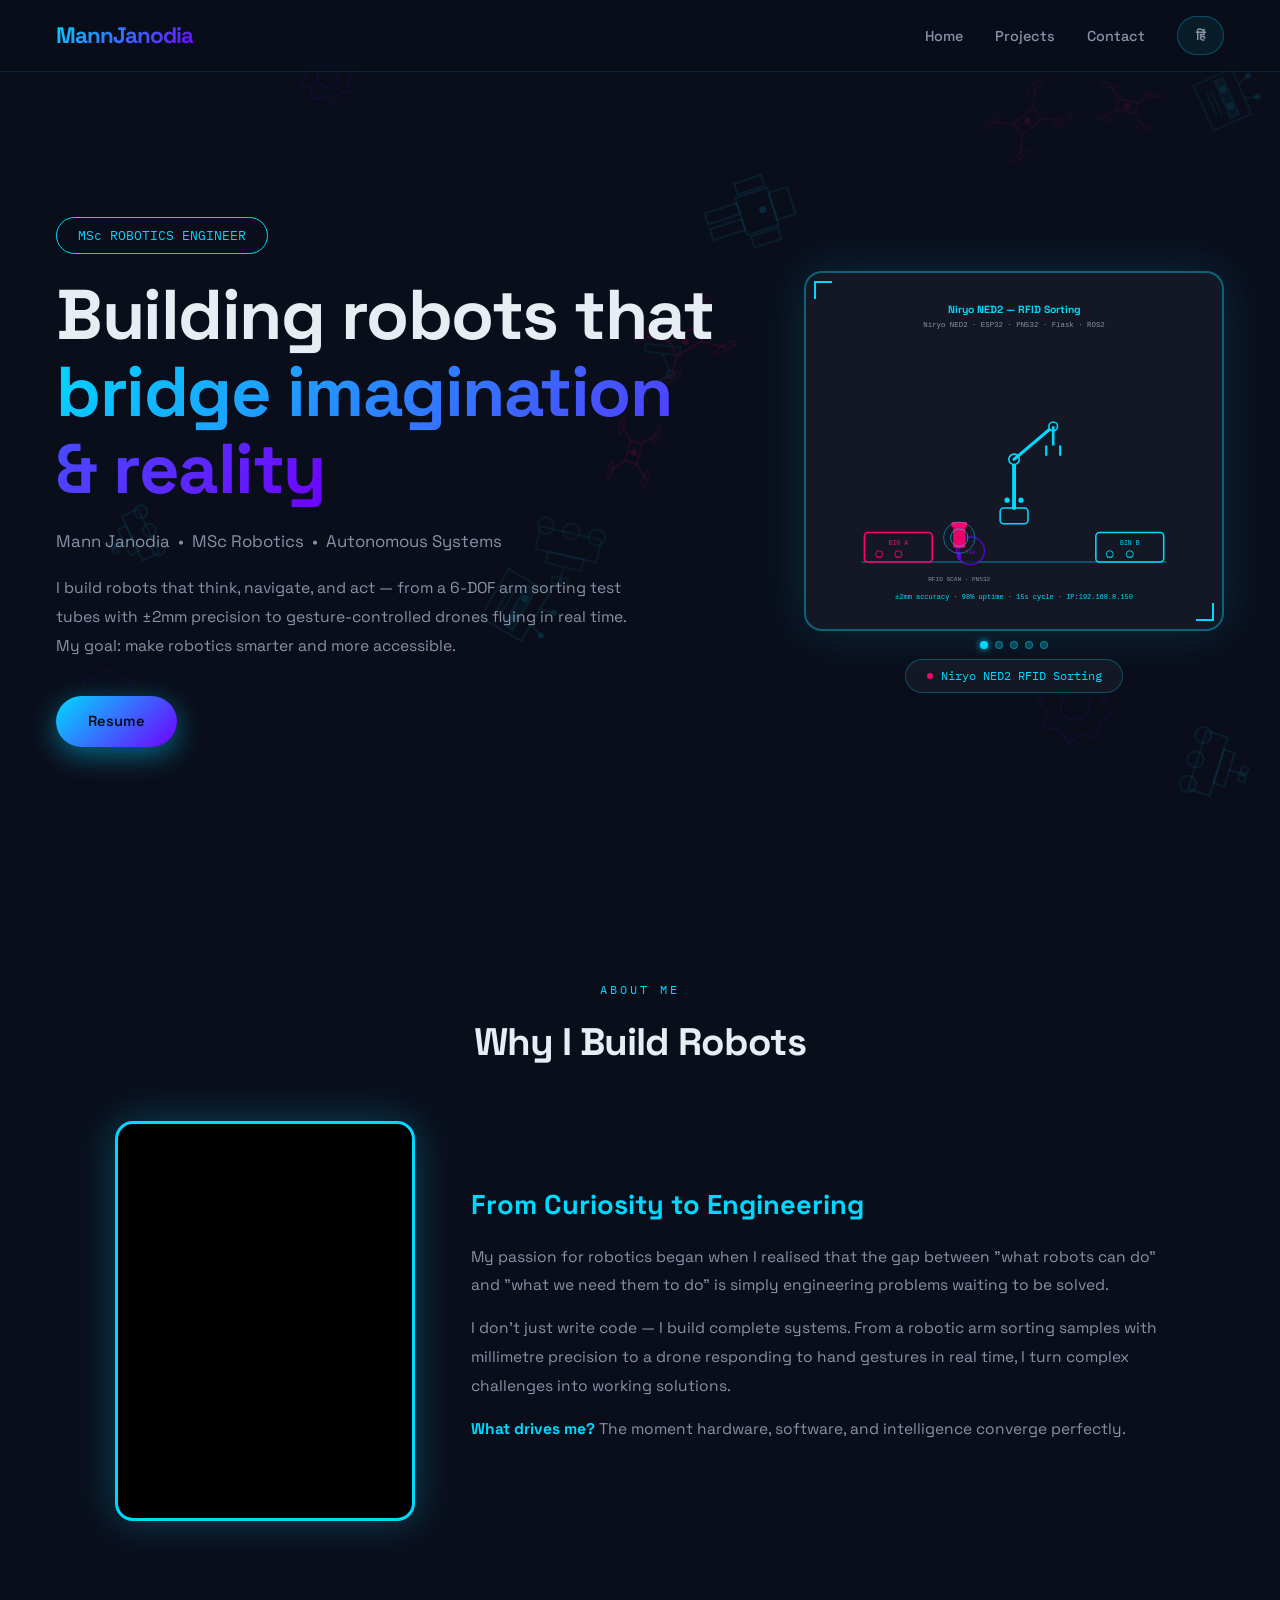
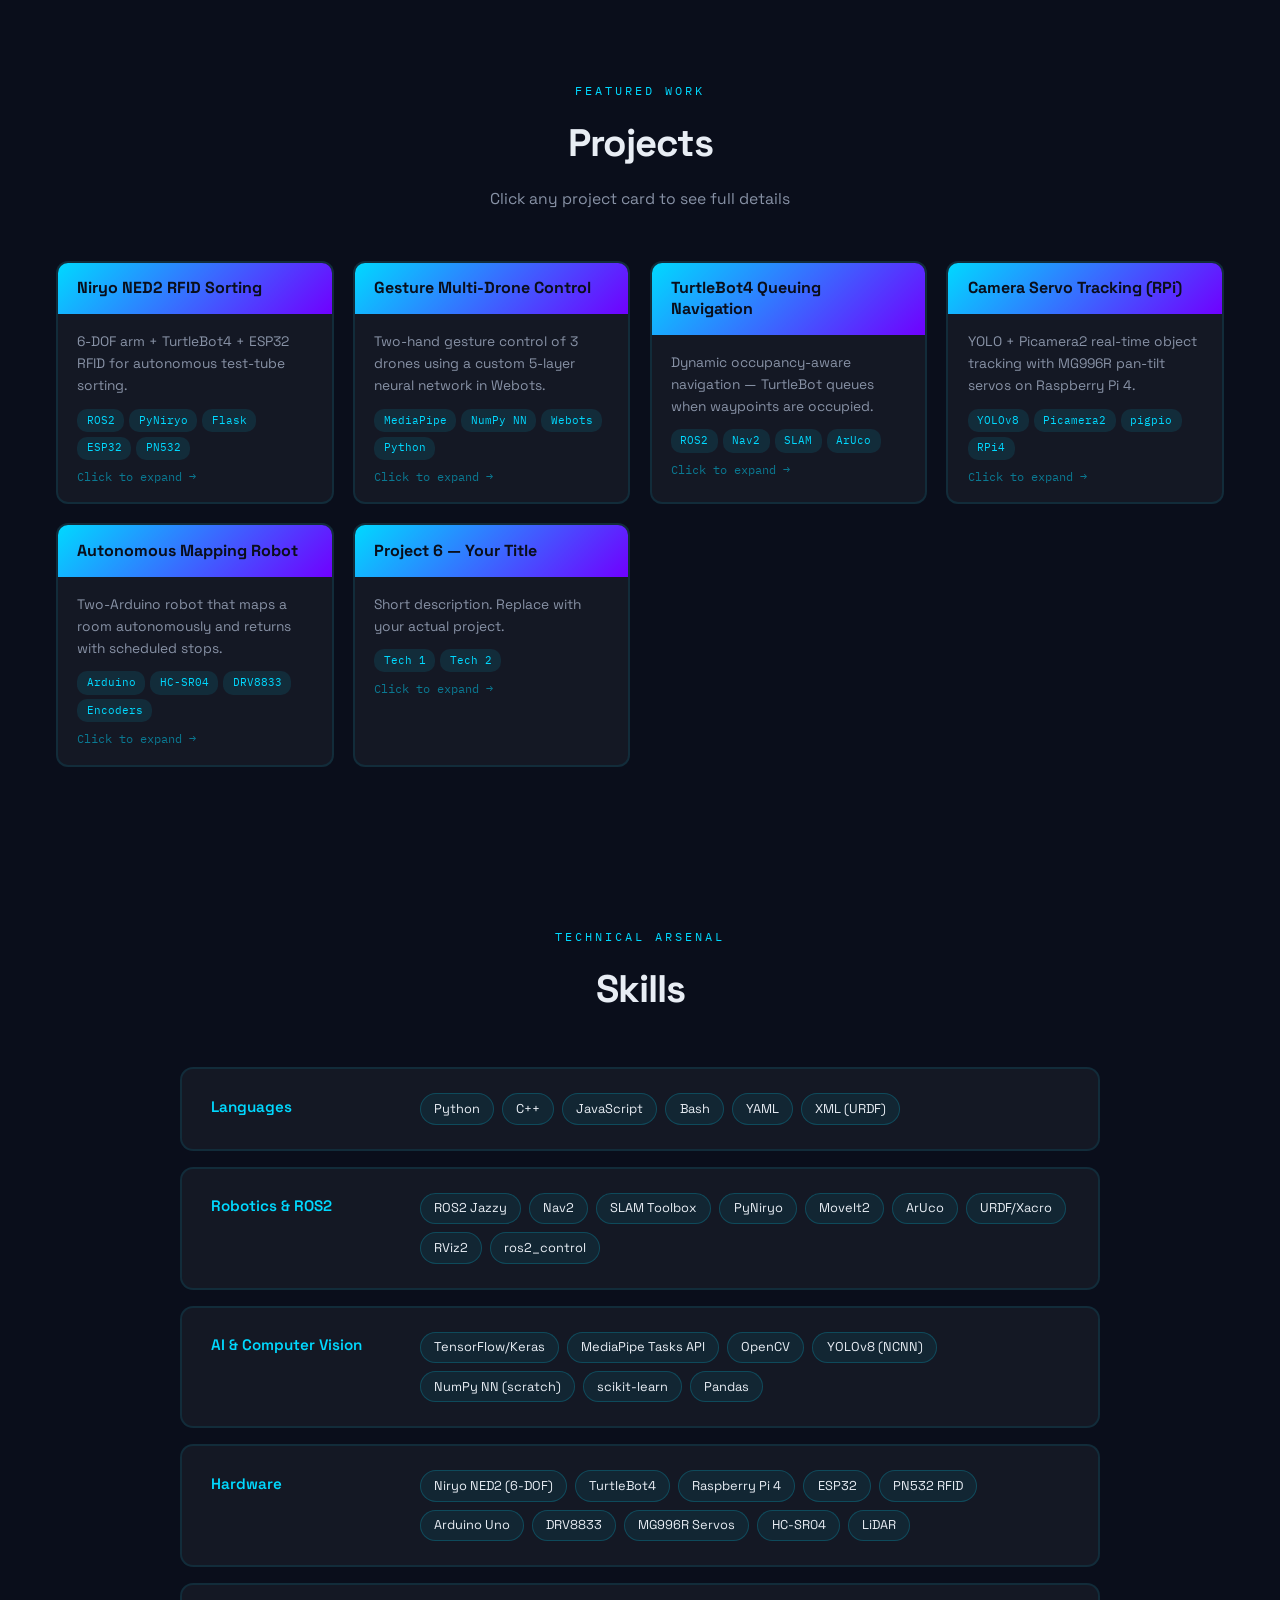
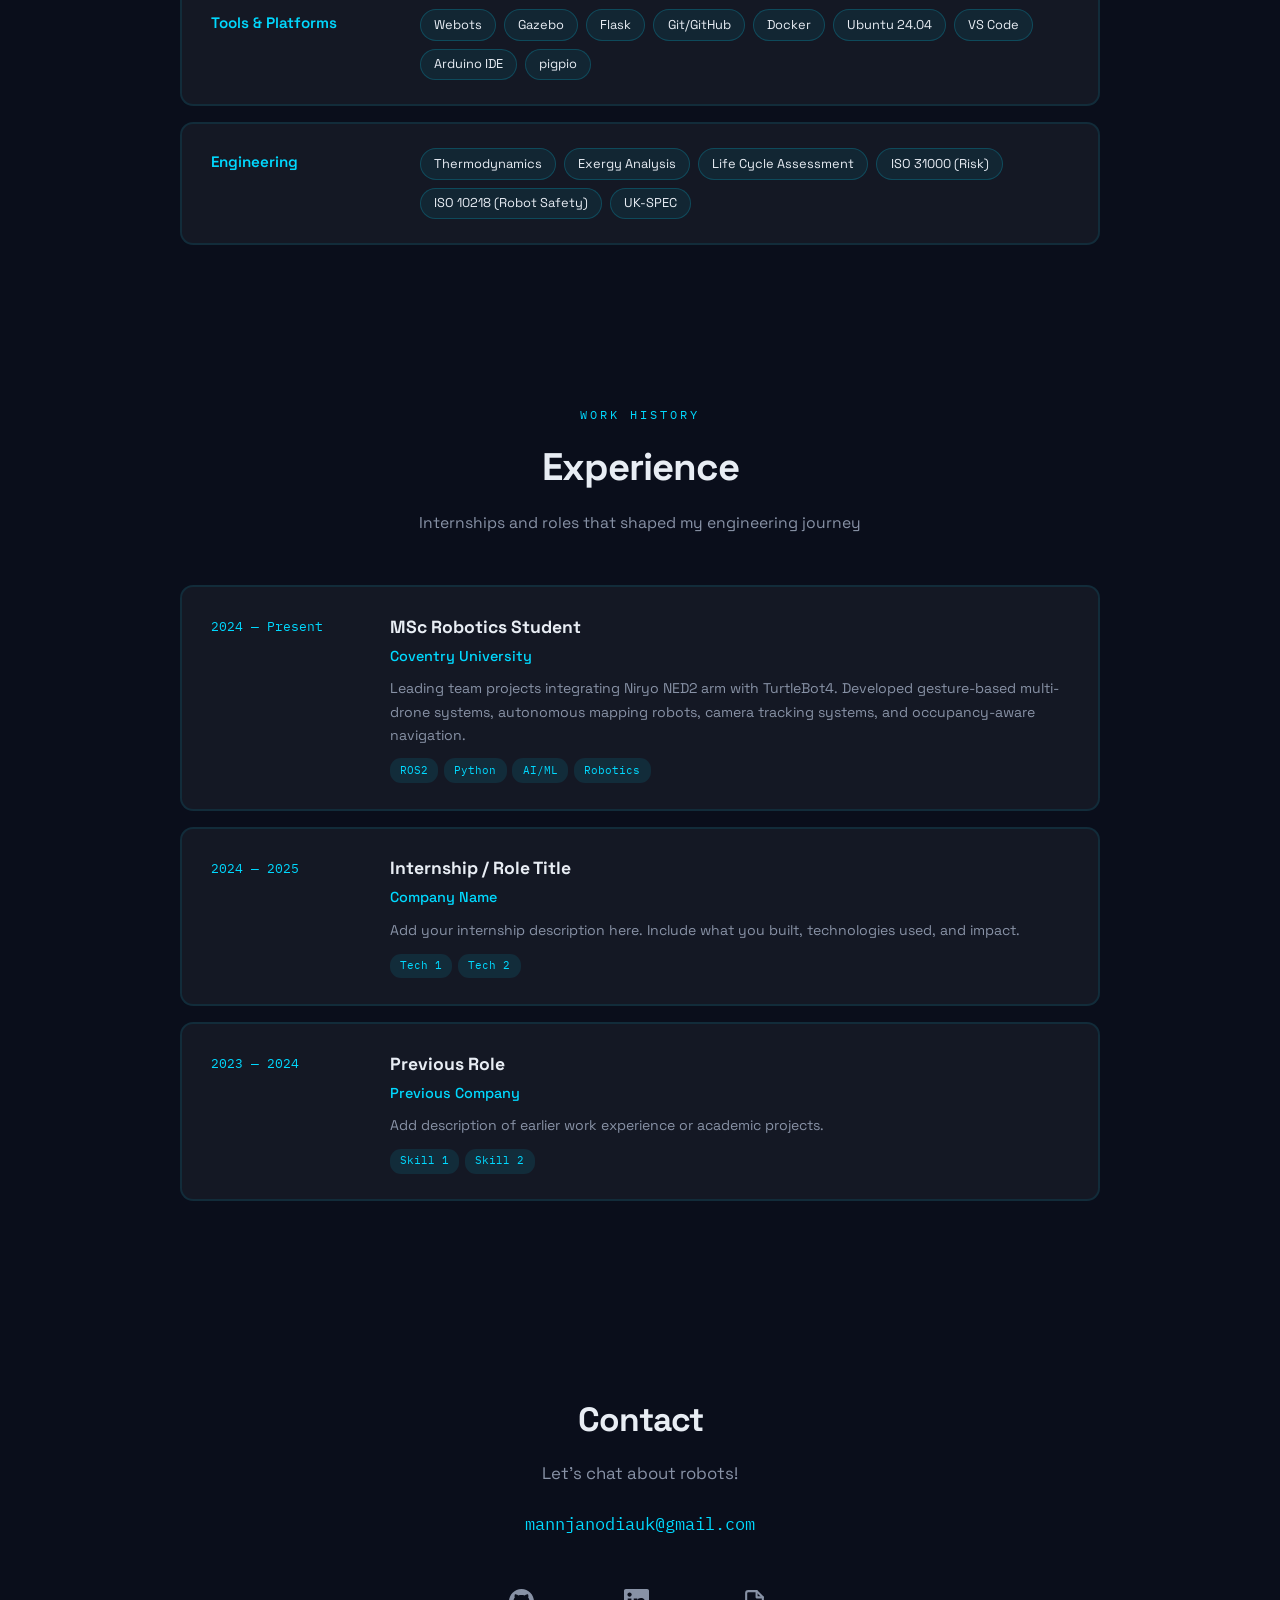
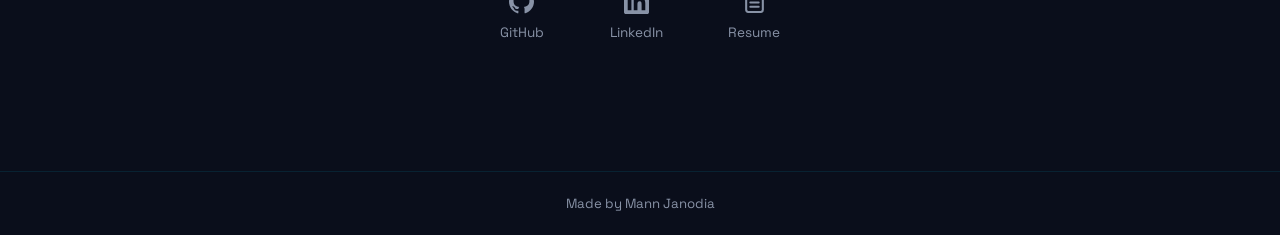
==== commit d2d94fce: "Update index.html and main.js with latest changes" ====
--- a/index.html
+++ b/index.html
@@ -8,119 +8,6 @@
 <link rel="preconnect" href="https://fonts.gstatic.com" crossorigin>
 <link href="https://fonts.googleapis.com/css2?family=Space+Grotesk:wght@300;400;500;600;700&family=IBM+Plex+Mono:wght@400;500;600&family=Hind:wght@400;500;600;700&display=swap" rel="stylesheet">
 <link rel="stylesheet" href="css/style.css">
-<style>
-/* ── SVG scene keyframes ── */
-@keyframes armPivot{0%,100%{transform:rotate(0deg)}40%{transform:rotate(-22deg)}70%{transform:rotate(18deg)}}
-@keyframes tubeTravel{0%{transform:translate(0,0)}28%{transform:translate(0,-42px)}58%{transform:translate(72px,-42px)}82%,100%{transform:translate(72px,0)}}
-@keyframes eyeBlink{0%,46%,54%,100%{opacity:1}50%{opacity:0}}
-@keyframes ringPulse{0%,100%{opacity:.6}50%{opacity:.15}}
-@keyframes handWave{0%,100%{transform:rotate(-7deg)}50%{transform:rotate(13deg)}}
-@keyframes signalDash{0%{stroke-dashoffset:0;opacity:.8}100%{stroke-dashoffset:-36;opacity:.2}}
-@keyframes droneHover{0%,100%{transform:translate(0,0)}50%{transform:translate(-8px,-14px)}}
-@keyframes propSpin{from{transform:rotate(0deg)}to{transform:rotate(360deg)}}
-@keyframes humanWalk{0%,100%{transform:translateX(0)}50%{transform:translateX(28px)}}
-@keyframes boxFollow{0%,100%{transform:translateX(0)}50%{transform:translateX(28px)}}
-@keyframes ledBlink{0%,49%,51%,100%{opacity:1}50%{opacity:.1}}
-@keyframes t3dock{0%{transform:translate(0,0)}30%{transform:translate(-155px,-98px)}70%{transform:translate(-155px,-98px)}100%{transform:translate(0,0)}}
-@keyframes scanRing{0%,100%{opacity:.5}50%{opacity:.1}}
-
-/* ── Nudge showcase box further right ── */
-.showcase{
-  margin-left:auto !important;
-  margin-right:2rem !important;
-}
-
-/* ── Hero: reduce top padding so MSc tag is never cut off ── */
-.hero{
-  padding-top:5rem !important;
-  padding-bottom:2rem !important;
-  min-height:100vh !important;
-  align-items:center !important;
-}
-.hero-tag{ margin-bottom:.9rem !important; }
-.hero h1 { margin-bottom:.8rem !important; }
-.hero-sub { margin-bottom:.7rem !important; }
-.hero-desc{ margin-bottom:1.4rem !important; line-height:1.75 !important; }
-
-/* ── MODAL: no scrollbar, fits all content ── */
-.modal{
-  max-height:none !important;   /* remove the 88vh cap that was causing scroll */
-  overflow:visible !important;
-  overflow-y:visible !important;
-}
-/* Let the overlay itself scroll on very small screens if needed */
-.overlay{
-  overflow-y:auto !important;
-  align-items:flex-start !important;
-  padding:3vh 1.5rem !important;
-}
-/* Compact modal body so everything fits neatly */
-.modal-body{
-  padding:1.1rem 1.5rem 1.3rem !important;
-}
-.modal-body h4{
-  font-size:.84rem !important;
-  margin:.6rem 0 .3rem !important;
-}
-.modal-body h4:first-child{ margin-top:0 !important; }
-.modal-body p,
-.modal-body li{
-  font-size:.82rem !important;
-  line-height:1.58 !important;
-  margin-bottom:.2rem !important;
-}
-.modal-body ul{ margin-left:.95rem !important; }
-.stats-row{
-  padding:.55rem !important;
-  margin:.55rem 0 !important;
-  gap:.45rem !important;
-}
-.sv{ font-size:.92rem !important; }
-.modal-links{ margin-top:.6rem !important; }
-
-/* ── Project card tags — themed pills, wrap not scroll ── */
-.tags{
-  display:flex !important;
-  flex-wrap:wrap !important;
-  gap:.28rem !important;
-  margin-bottom:.5rem !important;
-  overflow:visible !important;
-}
-.tag{
-  padding:.18rem .65rem !important;
-  background:rgba(0,217,255,.1) !important;
-  color:#00d9ff !important;
-  border-radius:10px !important;
-  font-size:.68rem !important;
-  font-family:'IBM Plex Mono',monospace !important;
-  white-space:nowrap !important;
-  border:none !important;
-}
-
-/* ── Modal skill chips — themed pills, wrap not scroll ── */
-.modal-chips{
-  display:flex !important;
-  flex-wrap:wrap !important;
-  gap:.4rem !important;
-  margin:.35rem 0 !important;
-  overflow:visible !important;
-}
-.modal-chip{
-  padding:.25rem .75rem !important;
-  background:rgba(0,217,255,.08) !important;
-  border:1px solid rgba(0,217,255,.22) !important;
-  color:#e8edf4 !important;
-  border-radius:20px !important;
-  font-size:.78rem !important;
-  white-space:nowrap !important;
-}
-
-/* nuke any scrollbar that sneaks in */
-.modal::-webkit-scrollbar,
-.modal-chips::-webkit-scrollbar,
-.tags::-webkit-scrollbar{ display:none !important; }
-.modal,.modal-chips,.tags{ scrollbar-width:none !important; }
-</style>
 </head>
 <body>
 
@@ -128,13 +15,16 @@
 
 <div class="wrap">
 
+<!-- ══════════════════════════════════════════
+     NAV
+══════════════════════════════════════════ -->
 <nav>
-  <a href="#home" class="logo">MannJanodia</a>
+  <a href="#home" class="logo">MannJanodia</a><!-- EDIT: Your brand name -->
   <div class="nav-r">
     <ul class="nav-links">
-      <li><a href="#home" data-t="nav-home">Home</a></li>
+      <li><a href="#home"     data-t="nav-home">Home</a></li>
       <li><a href="#projects" data-t="nav-proj">Projects</a></li>
-      <li><a href="#contact" data-t="nav-cont">Contact</a></li>
+      <li><a href="#contact"  data-t="nav-cont">Contact</a></li>
     </ul>
     <div class="lang">
       <button class="lb" id="lang-toggle" onclick="toggleLang()">हिं</button>
@@ -142,6 +32,9 @@
   </div>
 </nav>
 
+<!-- ══════════════════════════════════════════
+     HERO
+══════════════════════════════════════════ -->
 <section class="hero" id="home">
   <div class="hero-l">
     <div class="hero-tag" data-t="hero-tag">MSc ROBOTICS ENGINEER</div>
@@ -149,219 +42,406 @@
       <span data-t="h1a">Building robots that</span><br>
       <span class="grad" data-t="h1b">bridge imagination &amp; reality</span>
     </h1>
-    <p class="hero-sub" data-t="hero-sub">Mann Janodia &nbsp;&bull;&nbsp; MSc Robotics</p>
-    <p class="hero-desc"><span data-t="hero-desc">Full-stack robotics specialist building systems that perform. From tuning PID loops to training neural networks, I develop the "brain" and "body" in tandem.</span><br><span data-t="hero-goal" style="color:#00d9ff;font-style:italic;">My goal: make robotics smarter and more accessible.</span></p>
+    <p class="hero-sub"  data-t="hero-sub">Mann Janodia &nbsp;•&nbsp; MSc Robotics &nbsp;•&nbsp; Autonomous Systems</p>
+    <p class="hero-desc" data-t="hero-desc">I build robots that think, navigate, and act — from a 6-DOF arm sorting test tubes with ±2mm precision to gesture-controlled drones flying in real time. My goal: make robotics smarter and more accessible.</p>
     <div class="cta">
-      <a href="resume.pdf" download class="btn btn-p" data-t="hero-resume">Resume</a>
-    </div>
-  </div>
-
+      <a href="resume.pdf" download class="btn btn-p" data-t="hero-resume">Resume</a><!-- EDIT: ensure resume.pdf is in root folder -->
+    </div>
+  </div>
+
+  <!-- ═══ PROJECT SHOWCASE ═══ -->
   <div class="showcase">
     <div class="sc-box">
 
-      <!-- SCENE 1: MULTI-DRONE -->
+      <!-- ── SCENE 1: Niryo NED2 RFID Sorting ── -->
+      <!-- Based on: Automated Test Tube Pick-Up & Sorting System README -->
       <div class="scene on">
-        <svg viewBox="0 0 420 360" xmlns="http://www.w3.org/2000/svg" style="width:100%;display:block">
-          <text x="210" y="22" fill="#00d9ff" font-size="12.5" text-anchor="middle" font-family="Space Grotesk,sans-serif" font-weight="700">Gesture Multi-Drone Control (Webots)</text>
-          <text x="210" y="38" fill="#8892a6" font-size="9" text-anchor="middle" font-family="monospace">MediaPipe · Custom NumPy NN · Webots · DJI Mavic2Pro</text>
-          <line x1="25" y1="318" x2="395" y2="318" stroke="#00d9ff" stroke-width="1" opacity=".2" stroke-dasharray="4,4"/>
-          <rect x="25" y="48" width="370" height="260" rx="6" fill="none" stroke="#7000ff" stroke-width="1" stroke-dasharray="6,4" opacity=".5"/>
-          <text x="41" y="62" fill="#7000ff" font-size="8.5" font-family="monospace" opacity=".8">Webots simulation</text>
-          <rect x="32" y="270" width="90" height="55" rx="6" fill="#141824" stroke="#8892a6" stroke-width="1.5"/>
-          <circle cx="77" cy="267" r="5" fill="none" stroke="#8892a6" stroke-width="1.5"/>
-          <circle cx="77" cy="267" r="2.5" fill="#00d9ff" opacity=".6"/>
-          <text x="77" y="290" fill="#8892a6" font-size="8" text-anchor="middle" font-family="monospace">laptop</text>
-          <text x="77" y="301" fill="#8892a6" font-size="7.5" text-anchor="middle" font-family="monospace">webcam</text>
-          <g style="transform-origin:50px 240px;animation:handWave 2.6s ease-in-out infinite">
-            <ellipse cx="50" cy="245" rx="16" ry="20" fill="#7000ff" opacity=".2" stroke="#7000ff" stroke-width="1.5"/>
-            <rect x="42" y="217" width="7" height="24" rx="3" fill="#7000ff" opacity=".75"/>
-            <rect x="52" y="212" width="7" height="28" rx="3" fill="#7000ff" opacity=".75"/>
-            <rect x="62" y="230" width="6" height="16" rx="3" fill="#7000ff" opacity=".35"/>
-            <circle cx="46" cy="217" r="2.5" fill="#00d9ff"/>
-            <circle cx="56" cy="212" r="2.5" fill="#00d9ff"/>
-            <circle cx="65" cy="230" r="2" fill="#00d9ff"/>
-            <text x="50" y="278" fill="#7000ff" font-size="8" text-anchor="middle" font-family="monospace">right hand</text>
-            <text x="50" y="288" fill="#7000ff" font-size="7.5" text-anchor="middle" font-family="monospace">select drone</text>
-          </g>
-          <g transform="translate(140,242) scale(-1, 1)">
-            <ellipse cx="0" cy="0" rx="16" ry="20" fill="#ff006e" opacity=".15" stroke="#ff006e" stroke-width="1.5"/>
-            <rect x="-8" y="-28" width="7" height="24" rx="3" fill="#ff006e" opacity=".75"/>
-            <rect x="2" y="-33" width="7" height="28" rx="3" fill="#ff006e" opacity=".75"/>
-            <rect x="12" y="-18" width="6" height="16" rx="3" fill="#ff006e" opacity=".35"/>
-            <circle cx="-4" cy="-28" r="2.5" fill="#00d9ff"/>
-            <circle cx="6" cy="-33" r="2.5" fill="#00d9ff"/>
-            <circle cx="15" cy="-18" r="2" fill="#00d9ff"/>
-          </g>
-          <text x="140" y="278" fill="#ff006e" font-size="8" text-anchor="middle" font-family="monospace">left hand</text>
-          <text x="140" y="288" fill="#ff006e" font-size="7.5" text-anchor="middle" font-family="monospace">direction</text>
-          <path d="M 122 268 Q 185 200 220 165" fill="none" stroke="#00d9ff" stroke-width="1.2" stroke-dasharray="8,4" style="animation:signalDash 2s linear infinite"/>
-          <g transform="translate(118,185)">
-            <rect x="-16" y="-7" width="32" height="14" rx="4" fill="#141824" stroke="#8892a6" stroke-width="1.5"/>
-            <circle cx="0" cy="0" r="3" fill="#8892a6"/>
-            <line x1="-16" y1="0" x2="-30" y2="-13" stroke="#8892a6" stroke-width="1.5"/>
-            <line x1="16" y1="0" x2="30" y2="-13" stroke="#8892a6" stroke-width="1.5"/>
-            <line x1="-16" y1="0" x2="-30" y2="13" stroke="#8892a6" stroke-width="1.5"/>
-            <line x1="16" y1="0" x2="30" y2="13" stroke="#8892a6" stroke-width="1.5"/>
-            <ellipse cx="-30" cy="-13" rx="11" ry="2.8" fill="#8892a6" opacity=".5" style="animation:propSpin .15s linear infinite;transform-box:fill-box;transform-origin:center"/>
-            <ellipse cx="30" cy="-13" rx="11" ry="2.8" fill="#8892a6" opacity=".5" style="animation:propSpin .15s linear infinite;transform-box:fill-box;transform-origin:center"/>
-            <ellipse cx="-30" cy="13" rx="11" ry="2.8" fill="#8892a6" opacity=".5" style="animation:propSpin .15s linear infinite;transform-box:fill-box;transform-origin:center"/>
-            <ellipse cx="30" cy="13" rx="11" ry="2.8" fill="#8892a6" opacity=".5" style="animation:propSpin .15s linear infinite;transform-box:fill-box;transform-origin:center"/>
-            <text x="0" y="-22" fill="#8892a6" font-size="8.5" text-anchor="middle" font-family="monospace">d1</text>
-          </g>
-          <g class="d-body" style="animation:droneHover 2.6s ease-in-out infinite">
-            <g transform="translate(218,140)">
-              <rect x="-18" y="-8" width="36" height="16" rx="4" fill="#141824" stroke="#00d9ff" stroke-width="2.2"/>
-              <circle cx="0" cy="0" r="3.5" fill="#ff006e"/>
-              <line x1="-18" y1="0" x2="-34" y2="-15" stroke="#00d9ff" stroke-width="1.8"/>
-              <line x1="18" y1="0" x2="34" y2="-15" stroke="#00d9ff" stroke-width="1.8"/>
-              <line x1="-18" y1="0" x2="-34" y2="15" stroke="#00d9ff" stroke-width="1.8"/>
-              <line x1="18" y1="0" x2="34" y2="15" stroke="#00d9ff" stroke-width="1.8"/>
-              <ellipse cx="-34" cy="-15" rx="13" ry="3.2" fill="#00d9ff" opacity=".6" style="animation:propSpin .12s linear infinite;transform-box:fill-box;transform-origin:center"/>
-              <ellipse cx="34" cy="-15" rx="13" ry="3.2" fill="#00d9ff" opacity=".6" style="animation:propSpin .12s linear infinite;transform-box:fill-box;transform-origin:center"/>
-              <ellipse cx="-34" cy="15" rx="13" ry="3.2" fill="#00d9ff" opacity=".6" style="animation:propSpin .12s linear infinite;transform-box:fill-box;transform-origin:center"/>
-              <ellipse cx="34" cy="15" rx="13" ry="3.2" fill="#00d9ff" opacity=".6" style="animation:propSpin .12s linear infinite;transform-box:fill-box;transform-origin:center"/>
-              <rect x="-5" y="8" width="10" height="6" rx="2" fill="#7000ff" opacity=".8"/>
-              <text x="0" y="-26" fill="#00d9ff" font-size="8.5" text-anchor="middle" font-family="monospace">d2 &larr; ACTIVE</text>
+        <svg viewBox="0 0 400 360" xmlns="http://www.w3.org/2000/svg">
+          <text x="200" y="22" fill="#00d9ff" font-size="12" text-anchor="middle" font-family="Space Grotesk" font-weight="700" data-t="sc1-t">Niryo NED2 — RFID Sorting</text>
+          <text x="200" y="38" fill="#8892a6" font-size="8.5" text-anchor="middle" font-family="monospace">Niryo NED2 · ESP32 · PN532 · Flask · ROS2</text>
+
+          <!-- Table surface -->
+          <line x1="25" y1="308" x2="375" y2="308" stroke="#00d9ff" stroke-width="1.5" opacity=".4"/>
+
+          <!-- Bin A (Bin A: 2 holes left) -->
+          <rect x="28" y="274" width="78" height="34" fill="none" stroke="#ff006e" stroke-width="1.8" rx="4"/>
+          <text x="67" y="289" fill="#ff006e" font-size="7.5" text-anchor="middle" font-family="monospace">BIN A</text>
+          <!-- hole 1 and hole 2 markers -->
+          <circle cx="45" cy="299" r="4" fill="none" stroke="#ff006e" stroke-width="1"/>
+          <circle cx="67" cy="299" r="4" fill="none" stroke="#ff006e" stroke-width="1"/>
+          <text x="45" y="303" fill="#ff006e" font-size="5" text-anchor="middle" font-family="monospace">H1</text>
+          <text x="67" y="303" fill="#ff006e" font-size="5" text-anchor="middle" font-family="monospace">H2</text>
+
+          <!-- Bin B (Bin B: 2 holes right) -->
+          <rect x="294" y="274" width="78" height="34" fill="none" stroke="#00d9ff" stroke-width="1.8" rx="4"/>
+          <text x="333" y="289" fill="#00d9ff" font-size="7.5" text-anchor="middle" font-family="monospace">BIN B</text>
+          <circle cx="310" cy="299" r="4" fill="none" stroke="#00d9ff" stroke-width="1"/>
+          <circle cx="333" cy="299" r="4" fill="none" stroke="#00d9ff" stroke-width="1"/>
+          <text x="310" y="303" fill="#00d9ff" font-size="5" text-anchor="middle" font-family="monospace">H1</text>
+          <text x="333" y="303" fill="#00d9ff" font-size="5" text-anchor="middle" font-family="monospace">H2</text>
+
+          <!-- TurtleBot4 platform (mobile base) -->
+          <g transform="translate(150,295)">
+            <circle cx="0" cy="0" r="16" fill="#141824" stroke="#7000ff" stroke-width="1.5" opacity=".8"/>
+            <ellipse cx="-13" cy="-6" rx="2" ry="5" fill="#7000ff" opacity=".8"/>
+            <ellipse cx="-13" cy="6"  rx="2" ry="5" fill="#7000ff" opacity=".8"/>
+            <text x="0" y="4" fill="#7000ff" font-size="6" text-anchor="middle" font-family="monospace">TB4</text>
+          </g>
+
+          <!-- Niryo NED2 arm (6-DOF, animated pivot) -->
+          <g class="arm-pivot">
+            <!-- Base mounted on TurtleBot -->
+            <rect x="184" y="246" width="32" height="18" rx="4" fill="#141824" stroke="#00d9ff" stroke-width="1.8"/>
+            <!-- Link 1 (shoulder) -->
+            <line x1="200" y1="246" x2="200" y2="190" stroke="#00d9ff" stroke-width="4.5" stroke-linecap="round"/>
+            <circle cx="200" cy="190" r="6" fill="#141824" stroke="#00d9ff" stroke-width="1.8"/>
+            <!-- Link 2 (elbow) -->
+            <line x1="200" y1="190" x2="245" y2="152" stroke="#00d9ff" stroke-width="3.5" stroke-linecap="round"/>
+            <circle cx="245" cy="152" r="5" fill="#141824" stroke="#00d9ff" stroke-width="1.8"/>
+            <!-- Link 3 + Gripper -->
+            <line x1="245" y1="152" x2="245" y2="174" stroke="#00d9ff" stroke-width="3"/>
+            <line x1="237" y1="174" x2="237" y2="186" stroke="#00d9ff" stroke-width="2.5"/>
+            <line x1="253" y1="174" x2="253" y2="186" stroke="#00d9ff" stroke-width="2.5"/>
+          </g>
+          <!-- Robot eyes blink -->
+          <circle cx="192" cy="237" r="3" fill="#00d9ff" class="eyeb"/>
+          <circle cx="208" cy="237" r="3" fill="#00d9ff" class="eyeb"/>
+
+          <!-- Test tube animating from pickup to bin -->
+          <g class="tube">
+            <rect x="130" y="266" width="14" height="26" rx="3" fill="#ff006e" opacity=".9"/>
+            <rect x="128" y="262" width="18" height="6"  rx="1.5" fill="#ff006e"/>
+          </g>
+
+          <!-- RFID scan rings at tube pickup -->
+          <circle cx="137" cy="280" r="18" fill="none" stroke="#00d9ff" stroke-width="1" opacity=".5" class="sc-ring"/>
+          <circle cx="137" cy="280" r="10" fill="none" stroke="#00d9ff" stroke-width="1" opacity=".7" class="sc-ring"/>
+          <text x="137" y="330" fill="#8892a6" font-size="7" text-anchor="middle" font-family="monospace">RFID SCAN · PN532</text>
+
+          <!-- RFID labels -->
+          <text x="200" y="350" fill="#00d9ff" font-size="8" text-anchor="middle" font-family="monospace">±2mm accuracy · 98% uptime · 15s cycle · IP:192.168.8.150</text>
+        </svg>
+      </div>
+
+      <!-- ── SCENE 2: Gesture Multi-Drone (3 drones, 2-hand control) ── -->
+      <!-- Based on: MASTER GUIDE Gesture-Based 3-Drone Control System -->
+      <div class="scene">
+        <svg viewBox="0 0 400 360" xmlns="http://www.w3.org/2000/svg">
+          <text x="200" y="22" fill="#00d9ff" font-size="12" text-anchor="middle" font-family="Space Grotesk" font-weight="700" data-t="sc2-t">Gesture Multi-Drone (3× UAV)</text>
+          <text x="200" y="38" fill="#8892a6" font-size="8.5" text-anchor="middle" font-family="monospace">MediaPipe · Custom NN (NumPy) · Webots · DJI Mavic2Pro</text>
+
+          <!-- LEFT HAND (drone selection) -->
+          <g class="h-wave">
+            <ellipse cx="68" cy="260" rx="20" ry="26" fill="#7000ff" opacity=".2" stroke="#7000ff" stroke-width="1.5"/>
+            <!-- 2 fingers up = SELECT DRONE 2 -->
+            <rect x="57" y="228" width="7" height="26" rx="3" fill="#7000ff" opacity=".8"/>
+            <rect x="67" y="222" width="7" height="30" rx="3" fill="#7000ff" opacity=".8"/>
+            <rect x="77" y="244" width="7" height="20" rx="3" fill="#7000ff" opacity=".4"/>
+            <rect x="87" y="244" width="7" height="20" rx="3" fill="#7000ff" opacity=".4"/>
+            <rect x="47" y="254" width="12" height="7" rx="3" fill="#7000ff" opacity=".7"/>
+            <!-- MediaPipe dots -->
+            <circle cx="60" cy="228" r="2.5" fill="#00d9ff"/>
+            <circle cx="70" cy="222" r="2.5" fill="#00d9ff"/>
+            <circle cx="80" cy="244" r="2.5" fill="#00d9ff"/>
+          </g>
+          <text x="68"  y="300" fill="#7000ff" font-size="7.5" text-anchor="middle" font-family="monospace">LEFT HAND</text>
+          <text x="68"  y="311" fill="#7000ff" font-size="7" text-anchor="middle" font-family="monospace">SELECT DRONE 2</text>
+
+          <!-- RIGHT HAND (action) -->
+          <g style="transform-origin:332px 260px">
+            <!-- Thumbs up = TAKEOFF -->
+            <ellipse cx="332" cy="262" rx="18" ry="22" fill="#ff006e" opacity=".2" stroke="#ff006e" stroke-width="1.5"/>
+            <rect x="326" y="252" width="12" height="22" rx="3" fill="#ff006e" opacity=".5"/>
+            <rect x="326" y="240" width="7" height="16" rx="3" fill="#ff006e" opacity=".9" transform="rotate(-10,330,248)"/>
+            <circle cx="324" cy="238" r="2.5" fill="#00d9ff"/>
+          </g>
+          <text x="332" y="300" fill="#ff006e" font-size="7.5" text-anchor="middle" font-family="monospace">RIGHT HAND</text>
+          <text x="332" y="311" fill="#ff006e" font-size="7" text-anchor="middle" font-family="monospace">TAKEOFF</text>
+
+          <!-- 3 Drones (side by side at different heights) -->
+          <!-- Drone 1 (left, lower) -->
+          <g transform="translate(140,155)">
+            <rect x="-14" y="-6" width="28" height="12" rx="3" fill="#141824" stroke="#8892a6" stroke-width="1.5"/>
+            <circle cx="0" cy="0" r="2.5" fill="#8892a6"/>
+            <line x1="-14" y1="0" x2="-26" y2="-11" stroke="#8892a6" stroke-width="1.5"/>
+            <line x1="14"  y1="0" x2="26"  y2="-11" stroke="#8892a6" stroke-width="1.5"/>
+            <line x1="-14" y1="0" x2="-26" y2="11"  stroke="#8892a6" stroke-width="1.5"/>
+            <line x1="14"  y1="0" x2="26"  y2="11"  stroke="#8892a6" stroke-width="1.5"/>
+            <ellipse cx="-26" cy="-11" rx="10" ry="2.5" fill="#8892a6" opacity=".5" class="prop"/>
+            <ellipse cx="26"  cy="-11" rx="10" ry="2.5" fill="#8892a6" opacity=".5" class="prop"/>
+            <ellipse cx="-26" cy="11"  rx="10" ry="2.5" fill="#8892a6" opacity=".5" class="prop"/>
+            <ellipse cx="26"  cy="11"  rx="10" ry="2.5" fill="#8892a6" opacity=".5" class="prop"/>
+            <text x="0" y="-14" fill="#8892a6" font-size="7" text-anchor="middle" font-family="monospace">D1</text>
+          </g>
+          <!-- Drone 2 (centre, highlighted — being controlled) -->
+          <g class="d-body">
+            <g transform="translate(200,120)">
+              <rect x="-16" y="-7" width="32" height="14" rx="3" fill="#141824" stroke="#00d9ff" stroke-width="2"/>
+              <circle cx="0" cy="0" r="3" fill="#ff006e"/>
+              <line x1="-16" y1="0" x2="-30" y2="-14" stroke="#00d9ff" stroke-width="1.8"/>
+              <line x1="16"  y1="0" x2="30"  y2="-14" stroke="#00d9ff" stroke-width="1.8"/>
+              <line x1="-16" y1="0" x2="-30" y2="14"  stroke="#00d9ff" stroke-width="1.8"/>
+              <line x1="16"  y1="0" x2="30"  y2="14"  stroke="#00d9ff" stroke-width="1.8"/>
+              <ellipse cx="-30" cy="-14" rx="12" ry="3" fill="#00d9ff" opacity=".6" class="prop"/>
+              <ellipse cx="30"  cy="-14" rx="12" ry="3" fill="#00d9ff" opacity=".6" class="prop"/>
+              <ellipse cx="-30" cy="14"  rx="12" ry="3" fill="#00d9ff" opacity=".6" class="prop"/>
+              <ellipse cx="30"  cy="14"  rx="12" ry="3" fill="#00d9ff" opacity=".6" class="prop"/>
+              <rect x="-4" y="7" width="8" height="5" rx="2" fill="#7000ff"/>
+              <text x="0" y="-20" fill="#00d9ff" font-size="7" text-anchor="middle" font-family="monospace">D2 ← ACTIVE</text>
             </g>
           </g>
-          <g transform="translate(318,190)">
-            <rect x="-16" y="-7" width="32" height="14" rx="4" fill="#141824" stroke="#8892a6" stroke-width="1.5"/>
-            <circle cx="0" cy="0" r="3" fill="#8892a6"/>
-            <line x1="-16" y1="0" x2="-30" y2="-13" stroke="#8892a6" stroke-width="1.5"/>
-            <line x1="16" y1="0" x2="30" y2="-13" stroke="#8892a6" stroke-width="1.5"/>
-            <line x1="-16" y1="0" x2="-30" y2="13" stroke="#8892a6" stroke-width="1.5"/>
-            <line x1="16" y1="0" x2="30" y2="13" stroke="#8892a6" stroke-width="1.5"/>
-            <ellipse cx="-30" cy="-13" rx="11" ry="2.8" fill="#8892a6" opacity=".5" style="animation:propSpin .15s linear infinite;transform-box:fill-box;transform-origin:center"/>
-            <ellipse cx="30" cy="-13" rx="11" ry="2.8" fill="#8892a6" opacity=".5" style="animation:propSpin .15s linear infinite;transform-box:fill-box;transform-origin:center"/>
-            <ellipse cx="-30" cy="13" rx="11" ry="2.8" fill="#8892a6" opacity=".5" style="animation:propSpin .15s linear infinite;transform-box:fill-box;transform-origin:center"/>
-            <ellipse cx="30" cy="13" rx="11" ry="2.8" fill="#8892a6" opacity=".5" style="animation:propSpin .15s linear infinite;transform-box:fill-box;transform-origin:center"/>
-            <text x="0" y="-22" fill="#8892a6" font-size="8.5" text-anchor="middle" font-family="monospace">d3</text>
-          </g>
-          <text x="210" y="340" fill="#00d9ff" font-size="8" text-anchor="middle" font-family="monospace">right hand selects drone &middot; left hand sets direction &middot; all in Webots</text>
+          <!-- Drone 3 (right, lower) -->
+          <g transform="translate(258,152)">
+            <rect x="-14" y="-6" width="28" height="12" rx="3" fill="#141824" stroke="#8892a6" stroke-width="1.5"/>
+            <circle cx="0" cy="0" r="2.5" fill="#8892a6"/>
+            <line x1="-14" y1="0" x2="-26" y2="-11" stroke="#8892a6" stroke-width="1.5"/>
+            <line x1="14"  y1="0" x2="26"  y2="-11" stroke="#8892a6" stroke-width="1.5"/>
+            <line x1="-14" y1="0" x2="-26" y2="11"  stroke="#8892a6" stroke-width="1.5"/>
+            <line x1="14"  y1="0" x2="26"  y2="11"  stroke="#8892a6" stroke-width="1.5"/>
+            <ellipse cx="-26" cy="-11" rx="10" ry="2.5" fill="#8892a6" opacity=".5" class="prop"/>
+            <ellipse cx="26"  cy="-11" rx="10" ry="2.5" fill="#8892a6" opacity=".5" class="prop"/>
+            <ellipse cx="-26" cy="11"  rx="10" ry="2.5" fill="#8892a6" opacity=".5" class="prop"/>
+            <ellipse cx="26"  cy="11"  rx="10" ry="2.5" fill="#8892a6" opacity=".5" class="prop"/>
+            <text x="0" y="-14" fill="#8892a6" font-size="7" text-anchor="middle" font-family="monospace">D3</text>
+          </g>
+
+          <!-- Accuracy badge -->
+          <rect x="274" y="230" width="82" height="36" rx="7" fill="#141824" stroke="#00d9ff" stroke-width="1"/>
+          <text x="315" y="246" fill="#00d9ff" font-size="13" text-anchor="middle" font-family="IBM Plex Mono" font-weight="700">94.2%</text>
+          <text x="315" y="260" fill="#8892a6" font-size="7.5" text-anchor="middle" font-family="monospace">NN accuracy</text>
+
+          <text x="200" y="350" fill="#00d9ff" font-size="8" text-anchor="middle" font-family="monospace">35→64→32→16→N · Adam / L-BFGS / Nelder-Mead</text>
         </svg>
       </div>
 
-      <!-- SCENE 2: YOLO TRACKING -->
+      <!-- ── SCENE 3: TurtleBot4 Queuing Navigation ── -->
+      <!-- Based on: TurtleBot 4 Dynamic Navigation with Occupancy Queuing README -->
       <div class="scene">
-        <svg viewBox="0 0 420 360" xmlns="http://www.w3.org/2000/svg" style="width:100%;display:block">
-          <text x="210" y="22" fill="#00d9ff" font-size="12.5" text-anchor="middle" font-family="Space Grotesk,sans-serif" font-weight="700">Camera Servo Tracking (RPi 4)</text>
-          <text x="210" y="38" fill="#8892a6" font-size="9" text-anchor="middle" font-family="monospace">YOLOv8 NCNN · Picamera2 · pigpio · MG996R Servos</text>
-          <rect x="38" y="52" width="270" height="222" rx="8" fill="rgba(0,217,255,.03)" stroke="#00d9ff" stroke-width="2"/>
-          <text x="173" y="48" fill="#8892a6" font-size="9" text-anchor="middle" font-family="monospace">webcam view</text>
-          <g style="animation:humanWalk 2.5s ease-in-out infinite">
-            <circle cx="148" cy="112" r="18" fill="none" stroke="#8892a6" stroke-width="2"/>
-            <line x1="148" y1="130" x2="148" y2="196" stroke="#8892a6" stroke-width="2.5"/>
-            <line x1="148" y1="152" x2="122" y2="175" stroke="#8892a6" stroke-width="2"/>
-            <line x1="148" y1="152" x2="174" y2="175" stroke="#8892a6" stroke-width="2"/>
-            <line x1="148" y1="196" x2="132" y2="240" stroke="#8892a6" stroke-width="2"/>
-            <line x1="148" y1="196" x2="164" y2="240" stroke="#8892a6" stroke-width="2"/>
-          </g>
-          <g style="animation:boxFollow 2.5s ease-in-out infinite">
-            <rect x="105" y="88" width="86" height="166" rx="3" fill="none" stroke="#00d9ff" stroke-width="2.2"/>
-            <rect x="105" y="88" width="74" height="17" rx="3" fill="#00d9ff" opacity=".85"/>
-            <text x="142" y="100" fill="#0a0e1b" font-size="9.5" text-anchor="middle" font-family="monospace" font-weight="700">person 0.92</text>
-            <line x1="148" y1="168" x2="136" y2="168" stroke="#ff006e" stroke-width="1.5" stroke-dasharray="3,2"/>
-            <line x1="160" y1="168" x2="148" y2="168" stroke="#ff006e" stroke-width="1.5" stroke-dasharray="3,2"/>
-            <line x1="148" y1="162" x2="148" y2="155" stroke="#ff006e" stroke-width="1.5" stroke-dasharray="3,2"/>
-            <line x1="148" y1="175" x2="148" y2="168" stroke="#ff006e" stroke-width="1.5" stroke-dasharray="3,2"/>
-          </g>
-          <rect x="328" y="200" width="76" height="56" rx="5" fill="#141824" stroke="#00d9ff" stroke-width="1.8"/>
-          <text x="366" y="218" fill="#00d9ff" font-size="8" text-anchor="middle" font-family="monospace">RPi 4</text>
-          <text x="366" y="230" fill="#8892a6" font-size="7.5" text-anchor="middle" font-family="monospace">GPIO17&rarr;PAN</text>
-          <text x="366" y="241" fill="#8892a6" font-size="7.5" text-anchor="middle" font-family="monospace">GPIO18&rarr;TILT</text>
-          <circle cx="388" cy="210" r="4" fill="#ff006e" style="animation:ledBlink 1s step-end infinite"/>
-          <text x="388" y="224" fill="#ff006e" font-size="7" text-anchor="middle" font-family="monospace">RUN</text>
-          <rect x="310" y="128" width="65" height="26" rx="5" fill="#141824" stroke="#7000ff" stroke-width="1.8"/>
-          <text x="342" y="140" fill="#7000ff" font-size="8" text-anchor="middle" font-family="monospace">PAN · MG996R</text>
-          <text x="342" y="150" fill="#8892a6" font-size="7" text-anchor="middle" font-family="monospace">GPIO17</text>
-          <path d="M342 128 A 28 28 0 0 1 370 128" fill="none" stroke="#7000ff" stroke-width="1" stroke-dasharray="3,2" opacity=".5"/>
-          <rect x="316" y="80" width="53" height="22" rx="5" fill="#141824" stroke="#ff006e" stroke-width="1.5"/>
-          <text x="342" y="92" fill="#ff006e" font-size="8" text-anchor="middle" font-family="monospace">TILT · MG996R</text>
-          <text x="342" y="101" fill="#8892a6" font-size="7" text-anchor="middle" font-family="monospace">GPIO18</text>
-          <rect x="326" y="48" width="32" height="26" rx="4" fill="#141824" stroke="#00d9ff" stroke-width="2"/>
-          <circle cx="342" cy="61" r="9" fill="none" stroke="#00d9ff" stroke-width="1.5"/>
-          <circle cx="342" cy="61" r="5" fill="#00d9ff" opacity=".4"/>
-          <circle cx="342" cy="61" r="2.5" fill="#00d9ff"/>
-          <text x="342" y="44" fill="#8892a6" font-size="8" text-anchor="middle" font-family="monospace">Picamera2</text>
-          <line x1="330" y1="195" x2="342" y2="152" stroke="#00d9ff" stroke-width="1.2" stroke-dasharray="4,3"/>
-          <line x1="342" y1="152" x2="342" y2="104" stroke="#00d9ff" stroke-width="1.2" stroke-dasharray="4,3"/>
-          <path d="M 310 170 Q 320 175 330 198" fill="none" stroke="#ff006e" stroke-width="1.2" stroke-dasharray="4,3"/>
-          <text x="302" y="185" fill="#ff006e" font-size="8" text-anchor="middle" font-family="monospace">error &rarr; servo</text>
-          <text x="210" y="345" fill="#00d9ff" font-size="8" text-anchor="middle" font-family="monospace">P-control keeps person centred &middot; 30fps &middot; 5V external servo supply</text>
-        </svg>
-      </div>
-
-      <!-- SCENE 3: TB4 QUEUING -->
-      <div class="scene">
-        <svg viewBox="0 0 420 400" xmlns="http://www.w3.org/2000/svg" style="width:100%;display:block">
+        <svg viewBox="0 0 400 360" xmlns="http://www.w3.org/2000/svg">
           <defs>
-            <pattern id="gr" width="34" height="34" patternUnits="userSpaceOnUse">
-              <path d="M34 0L0 0 0 34" fill="none" stroke="#00d9ff" stroke-width=".3" opacity=".18"/>
+            <pattern id="grid" width="34" height="34" patternUnits="userSpaceOnUse">
+              <path d="M34 0L0 0 0 34" fill="none" stroke="#00d9ff" stroke-width=".3" opacity=".2"/>
             </pattern>
           </defs>
-          <text x="210" y="22" fill="#00d9ff" font-size="12.5" text-anchor="middle" font-family="Space Grotesk,sans-serif" font-weight="700">TurtleBot4 Occupancy Queuing</text>
-          <text x="210" y="38" fill="#8892a6" font-size="9" text-anchor="middle" font-family="monospace">ROS2 Jazzy · Nav2 · SLAM · dynamic_occupancy.py</text>
-          <rect x="25" y="50" width="370" height="300" fill="url(#gr)"/>
-          <rect x="25" y="50" width="370" height="300" fill="none" stroke="#00d9ff" stroke-width="1" opacity=".3"/>
-          <text x="40" y="66" fill="#8892a6" font-size="8" font-family="monospace">map view</text>
-          <g transform="translate(95,110)">
-            <circle cx="0" cy="0" r="22" fill="rgba(255,0,110,.12)" stroke="#ff006e" stroke-width="2"/>
-            <circle cx="0" cy="0" r="22" fill="none" stroke="#ff006e" stroke-width="1.5" opacity=".5" style="animation:ringPulse 2s ease-in-out infinite"/>
-            <text x="0" y="4" fill="#ff006e" font-size="9" text-anchor="middle" font-family="monospace">w1</text>
-            <text x="0" y="-30" fill="#ff006e" font-size="8" text-anchor="middle" font-family="monospace">OCCUPIED</text>
-            <circle cx="0" cy="0" r="13" fill="#141824" stroke="#ff006e" stroke-width="1.5"/>
-            <text x="0" y="4" fill="#ff006e" font-size="8" text-anchor="middle" font-family="monospace">t1</text>
-          </g>
-          <g transform="translate(310,155)">
-            <circle cx="0" cy="0" r="22" fill="rgba(255,0,110,.12)" stroke="#ff006e" stroke-width="2"/>
-            <circle cx="0" cy="0" r="22" fill="none" stroke="#ff006e" stroke-width="1.5" opacity=".5" style="animation:ringPulse 2s ease-in-out infinite .6s"/>
-            <text x="0" y="4" fill="#ff006e" font-size="9" text-anchor="middle" font-family="monospace">w2</text>
-            <text x="0" y="-30" fill="#ff006e" font-size="8" text-anchor="middle" font-family="monospace">OCCUPIED</text>
-            <circle cx="0" cy="0" r="13" fill="#141824" stroke="#ff006e" stroke-width="1.5"/>
-            <text x="0" y="4" fill="#ff006e" font-size="8" text-anchor="middle" font-family="monospace">t2</text>
-          </g>
-          <g transform="translate(145,220)">
-            <circle cx="0" cy="0" r="22" fill="rgba(0,217,255,.08)" stroke="#00d9ff" stroke-width="2"/>
-            <text x="0" y="4" fill="#00d9ff" font-size="9" text-anchor="middle" font-family="monospace">w3</text>
-            <text x="0" y="-30" fill="#00d9ff" font-size="8" text-anchor="middle" font-family="monospace">FREE</text>
-          </g>
-          <rect x="270" y="310" width="115" height="32" rx="6" fill="#141824" stroke="#7000ff" stroke-width="1.8" stroke-dasharray="5,3"/>
-          <text x="327" y="330" fill="#7000ff" font-size="9" text-anchor="middle" font-family="monospace">docking station</text>
-          <g style="animation:t3dock 8s ease-in-out infinite;transform-origin:300px 318px">
-            <g transform="translate(300,318)">
-              <circle cx="0" cy="0" r="20" fill="#141824" stroke="#00d9ff" stroke-width="2.2"/>
-              <circle cx="0" cy="0" r="13" fill="none" stroke="#00d9ff" stroke-width="1" opacity=".5"/>
-              <rect x="-5" y="-10" width="10" height="13" rx="2" fill="#00d9ff" opacity=".8"/>
-              <line x1="0" y1="0" x2="14" y2="0" stroke="#ff006e" stroke-width="2"/>
-              <polygon points="14,-3 20,0 14,3" fill="#ff006e"/>
-              <ellipse cx="-18" cy="-8" rx="2.5" ry="7" fill="#7000ff" opacity=".8"/>
-              <ellipse cx="-18" cy="8" rx="2.5" ry="7" fill="#7000ff" opacity=".8"/>
-              <circle cx="0" cy="0" r="30" fill="none" stroke="#00d9ff" stroke-width="1" opacity=".25" style="animation:ringPulse 2s ease-in-out infinite"/>
-              <text x="0" y="35" fill="#00d9ff" font-size="8" text-anchor="middle" font-family="monospace">t3 &rarr; w3</text>
+          <text x="200" y="22" fill="#00d9ff" font-size="12" text-anchor="middle" font-family="Space Grotesk" font-weight="700" data-t="sc3-t">TurtleBot4 Queuing Navigation</text>
+          <text x="200" y="38" fill="#8892a6" font-size="8.5" text-anchor="middle" font-family="monospace">ROS2 Jazzy · Nav2 · SLAM · Occupancy Manager · ArUco</text>
+
+          <rect x="25" y="52" width="350" height="280" fill="url(#grid)"/>
+
+          <!-- H101 Lab map reference -->
+          <text x="35" y="68" fill="#8892a6" font-size="7" font-family="monospace">map: H101_map_by_mann.yaml</text>
+
+          <!-- Waypoints 1-6 from README -->
+          <circle cx="75"  cy="305" r="8" fill="none" stroke="#ff006e" stroke-width="1.8"/>
+          <text x="75"  y="322" fill="#ff006e" font-size="7" text-anchor="middle" font-family="monospace">WP1</text>
+
+          <circle cx="200" cy="305" r="8" fill="none" stroke="#00d9ff" stroke-width="1.8"/>
+          <text x="200" y="322" fill="#00d9ff" font-size="7" text-anchor="middle" font-family="monospace">WP2</text>
+
+          <circle cx="320" cy="305" r="8" fill="none" stroke="#00d9ff" stroke-width="1.8"/>
+          <text x="320" y="322" fill="#00d9ff" font-size="7" text-anchor="middle" font-family="monospace">WP3</text>
+
+          <circle cx="320" cy="175" r="8" fill="none" stroke="#00d9ff" stroke-width="1.8"/>
+          <text x="320" y="162" fill="#00d9ff" font-size="7" text-anchor="middle" font-family="monospace">WP4</text>
+
+          <!-- Occupied waypoint (WP2) -->
+          <circle cx="200" cy="305" r="8" fill="rgba(255,0,110,.2)" stroke="#ff006e" stroke-width="2"/>
+          <text x="200" y="309" fill="#ff006e" font-size="7" text-anchor="middle" font-family="monospace">●</text>
+          <rect x="155" y="275" width="90" height="18" rx="4" fill="#141824" stroke="#ff006e" stroke-width="1"/>
+          <text x="200" y="287" fill="#ff006e" font-size="7" text-anchor="middle" font-family="monospace">OCCUPIED → QUEUE</text>
+
+          <!-- Queue position (nearby) -->
+          <circle cx="165" cy="240" r="7" fill="rgba(112,0,255,.2)" stroke="#7000ff" stroke-width="1.8" stroke-dasharray="3,2"/>
+          <text x="165" y="256" fill="#7000ff" font-size="7" text-anchor="middle" font-family="monospace">QUEUE</text>
+
+          <!-- ArUco dock (WP5 predock + docking) -->
+          <circle cx="75" cy="175" r="8" fill="none" stroke="#7000ff" stroke-width="1.8"/>
+          <text x="75" y="162" fill="#7000ff" font-size="7" text-anchor="middle" font-family="monospace">DOCK</text>
+          <rect x="63" y="163" width="24" height="24" fill="none" stroke="#7000ff" stroke-width="1"/>
+          <rect x="65" y="165" width="5" height="5" fill="#7000ff" opacity=".7"/>
+          <rect x="75" y="165" width="5" height="5" fill="#7000ff" opacity=".7"/>
+          <rect x="65" y="175" width="5" height="5" fill="#7000ff" opacity=".7"/>
+
+          <!-- Planned path -->
+          <polyline points="75,305 200,305 320,305 320,175 75,175" fill="none" stroke="#00d9ff" stroke-width="1.2" stroke-dasharray="5,4" opacity=".35"/>
+
+          <!-- TurtleBot4 (animated) -->
+          <g class="bot">
+            <g transform="translate(75,305)">
+              <circle cx="0" cy="0" r="19" fill="#141824" stroke="#00d9ff" stroke-width="2.2"/>
+              <circle cx="0" cy="0" r="13" fill="none" stroke="#00d9ff" stroke-width=".8" opacity=".5"/>
+              <rect x="-5.5" y="-11" width="11" height="14" rx="2" fill="#ff006e" opacity=".85"/>
+              <line x1="0" y1="0" x2="15" y2="0" stroke="#ff006e" stroke-width="1.8"/>
+              <polygon points="15,-3 20,0 15,3" fill="#ff006e"/>
+              <ellipse cx="-17" cy="-8" rx="2.5" ry="7" fill="#7000ff" opacity=".85"/>
+              <ellipse cx="-17" cy="8"  rx="2.5" ry="7" fill="#7000ff" opacity=".85"/>
+              <circle cx="0" cy="0" r="30" fill="none" stroke="#00d9ff" stroke-width="1" opacity=".25" class="sc-ring"/>
             </g>
           </g>
-          <path d="M 290 312 Q 220 255 165 230" fill="none" stroke="#00d9ff" stroke-width="1.2" stroke-dasharray="5,4" opacity=".5"/>
-          <polygon points="168,224 158,232 172,236" fill="#00d9ff" opacity=".5"/>
-          <rect x="28" y="320" width="210" height="50" rx="6" fill="#141824" stroke="#00d9ff" stroke-width="1.2" opacity=".9"/>
-          <text x="133" y="335" fill="#00d9ff" font-size="9" font-weight="600" text-anchor="middle" font-family="monospace">&#x2713; w1 &rarr; occupied</text>
-          <text x="133" y="350" fill="#00d9ff" font-size="9" font-weight="600" text-anchor="middle" font-family="monospace">&#x2713; w2 &rarr; occupied</text>
-          <text x="133" y="365" fill="#00d9ff" font-size="9" font-weight="600" text-anchor="middle" font-family="monospace">&#x2713; w3 &rarr; FREE &rarr; go!</text>
-          <text x="210" y="388" fill="#00d9ff" font-size="8" text-anchor="middle" font-family="monospace">dynamic_occupancy.py · interactive_navigator.py · Nav2</text>
+
+          <text x="200" y="350" fill="#00d9ff" font-size="8" text-anchor="middle" font-family="monospace">dynamic_occupancy.py · interactive_navigator.py · Nav2</text>
         </svg>
       </div>
 
-    </div>
+      <!-- ── SCENE 4: Camera Servo Tracking (Raspberry Pi 4) ── -->
+      <!-- Based on: Camera Detection & Servo Tracking (Raspberry Pi 4) README -->
+      <div class="scene">
+        <svg viewBox="0 0 400 360" xmlns="http://www.w3.org/2000/svg">
+          <text x="200" y="22" fill="#00d9ff" font-size="12" text-anchor="middle" font-family="Space Grotesk" font-weight="700" data-t="sc4-t">Camera Servo Tracking (RPi 4)</text>
+          <text x="200" y="38" fill="#8892a6" font-size="8.5" text-anchor="middle" font-family="monospace">YOLOv8 NCNN · Picamera2 · pigpio · MG996R Servos</text>
+
+          <!-- Raspberry Pi 4 board (simplified) -->
+          <rect x="140" y="265" width="120" height="80" rx="6" fill="#141824" stroke="#00d9ff" stroke-width="1.8"/>
+          <text x="200" y="280" fill="#00d9ff" font-size="8" text-anchor="middle" font-family="monospace">Raspberry Pi 4</text>
+          <!-- GPIO pins -->
+          <text x="155" y="296" fill="#8892a6" font-size="7" font-family="monospace">GPIO17→PAN</text>
+          <text x="155" y="308" fill="#8892a6" font-size="7" font-family="monospace">GPIO18→TILT</text>
+          <!-- Status LED -->
+          <circle cx="240" cy="292" r="5" fill="#ff006e" class="led-blink"/>
+          <text x="248" y="295" fill="#ff006e" font-size="7" font-family="monospace">RUN</text>
+          <!-- PWM signal lines -->
+          <line x1="200" y1="265" x2="200" y2="240" stroke="#00d9ff" stroke-width="1" stroke-dasharray="3,2" opacity=".6"/>
+
+          <!-- Pan servo (MG996R) -->
+          <rect x="160" y="215" width="80" height="30" rx="4" fill="#141824" stroke="#7000ff" stroke-width="1.8"/>
+          <text x="200" y="228" fill="#7000ff" font-size="7.5" text-anchor="middle" font-family="monospace">PAN SERVO</text>
+          <text x="200" y="240" fill="#7000ff" font-size="6.5" text-anchor="middle" font-family="monospace">MG996R · GPIO17</text>
+          <!-- Servo horn (pan, animated sweep) -->
+          <g class="servo-pan">
+            <line x1="200" y1="215" x2="200" y2="185" stroke="#00d9ff" stroke-width="3"/>
+            <circle cx="200" cy="183" r="4" fill="#00d9ff"/>
+          </g>
+
+          <!-- Tilt servo -->
+          <rect x="170" y="152" width="60" height="24" rx="4" fill="#141824" stroke="#ff006e" stroke-width="1.5"/>
+          <text x="200" y="164" fill="#ff006e" font-size="7" text-anchor="middle" font-family="monospace">TILT · MG996R</text>
+          <text x="200" y="173" fill="#ff006e" font-size="6.5" text-anchor="middle" font-family="monospace">GPIO18</text>
+
+          <!-- Camera on pan-tilt bracket -->
+          <rect x="182" y="118" width="36" height="28" rx="4" fill="#141824" stroke="#00d9ff" stroke-width="2"/>
+          <circle cx="200" cy="132" r="9" fill="none" stroke="#00d9ff" stroke-width="1.5"/>
+          <circle cx="200" cy="132" r="5" fill="#00d9ff" opacity=".5"/>
+          <circle cx="200" cy="132" r="2" fill="#00d9ff"/>
+          <text x="200" y="113" fill="#00d9ff" font-size="7.5" text-anchor="middle" font-family="monospace">Picamera2</text>
+
+          <!-- YOLO detection box on person -->
+          <rect x="50" y="100" width="70" height="120" fill="none" stroke="#00d9ff" stroke-width="2" stroke-dasharray="4,3"/>
+          <!-- Person silhouette (simplified) -->
+          <circle cx="85" cy="118" r="12" fill="none" stroke="#8892a6" stroke-width="1.5"/>
+          <line x1="85" y1="130" x2="85" y2="180" stroke="#8892a6" stroke-width="2"/>
+          <line x1="85" y1="145" x2="65" y2="162" stroke="#8892a6" stroke-width="2"/>
+          <line x1="85" y1="145" x2="105" y2="162" stroke="#8892a6" stroke-width="2"/>
+          <line x1="85" y1="180" x2="70" y2="210" stroke="#8892a6" stroke-width="2"/>
+          <line x1="85" y1="180" x2="100" y2="210" stroke="#8892a6" stroke-width="2"/>
+          <!-- YOLO label -->
+          <text x="51" y="97" fill="#00d9ff" font-size="7.5" font-family="monospace">person 0.93</text>
+
+          <!-- Crosshair / tracking target indicator -->
+          <line x1="115" y1="155" x2="170" y2="155" stroke="#ff006e" stroke-width="1" opacity=".6" stroke-dasharray="3,2"/>
+          <text x="120" y="150" fill="#ff006e" font-size="7" font-family="monospace">→ track</text>
+
+          <!-- YOLOv8 label -->
+          <rect x="295" y="120" width="82" height="36" rx="6" fill="#141824" stroke="#00d9ff" stroke-width="1"/>
+          <text x="336" y="135" fill="#00d9ff" font-size="11" text-anchor="middle" font-family="IBM Plex Mono" font-weight="700">YOLOv8n</text>
+          <text x="336" y="149" fill="#8892a6" font-size="7.5" text-anchor="middle" font-family="monospace">NCNN export</text>
+
+          <text x="200" y="350" fill="#00d9ff" font-size="8" text-anchor="middle" font-family="monospace">30fps · proportional P-control · 5V external servo supply</text>
+        </svg>
+      </div>
+
+      <!-- ── SCENE 5: Autonomous Mapping Robot (2× Arduino) ── -->
+      <!-- Based on: Autonomous Mapping Robot (Sensing & Control) README -->
+      <div class="scene">
+        <svg viewBox="0 0 400 360" xmlns="http://www.w3.org/2000/svg">
+          <text x="200" y="22" fill="#00d9ff" font-size="12" text-anchor="middle" font-family="Space Grotesk" font-weight="700" data-t="sc5-t">Autonomous Mapping Robot</text>
+          <text x="200" y="38" fill="#8892a6" font-size="8.5" text-anchor="middle" font-family="monospace">2× Arduino Uno · DRV8833 · HC-SR04 · Encoders</text>
+
+          <!-- Room wall boundary -->
+          <rect x="28" y="58" width="344" height="252" fill="none" stroke="#00d9ff" stroke-width="2" opacity=".5"/>
+          <text x="40" y="74" fill="#8892a6" font-size="7" font-family="monospace">ROOM</text>
+
+          <!-- Far wall (target) -->
+          <rect x="28" y="58" width="344" height="8" fill="#00d9ff" opacity=".3"/>
+          <text x="200" y="72" fill="#00d9ff" font-size="7" text-anchor="middle" font-family="monospace">FAR WALL (front sensor detects &lt;15cm → STOP)</text>
+
+          <!-- Bridge obstacle -->
+          <rect x="130" y="195" width="140" height="16" rx="3" fill="#ff006e" opacity=".25" stroke="#ff006e" stroke-width="1.5"/>
+          <text x="200" y="207" fill="#ff006e" font-size="7.5" text-anchor="middle" font-family="monospace">BRIDGE → SLOW 50%</text>
+
+          <!-- 5 interval stop markers (return journey) -->
+          <line x1="28" y1="250" x2="372" y2="250" stroke="#00d9ff" stroke-width="1" opacity=".3" stroke-dasharray="4,4"/>
+          <text x="30" y="246" fill="#8892a6" font-size="6.5" font-family="monospace">RETURN PATH (5 equally-spaced stops)</text>
+          <!-- Stop markers -->
+          <circle cx="92"  cy="250" r="5" fill="none" stroke="#7000ff" stroke-width="1.5"/>
+          <circle cx="156" cy="250" r="5" fill="none" stroke="#7000ff" stroke-width="1.5"/>
+          <circle cx="220" cy="250" r="5" fill="none" stroke="#7000ff" stroke-width="1.5"/>
+          <circle cx="284" cy="250" r="5" fill="none" stroke="#7000ff" stroke-width="1.5"/>
+          <circle cx="348" cy="250" r="5" fill="none" stroke="#7000ff" stroke-width="1.5"/>
+          <text x="92"  y="265" fill="#7000ff" font-size="6" text-anchor="middle" font-family="monospace">S1</text>
+          <text x="156" y="265" fill="#7000ff" font-size="6" text-anchor="middle" font-family="monospace">S2</text>
+          <text x="220" y="265" fill="#7000ff" font-size="6" text-anchor="middle" font-family="monospace">S3</text>
+          <text x="284" y="265" fill="#7000ff" font-size="6" text-anchor="middle" font-family="monospace">S4</text>
+          <text x="348" y="265" fill="#7000ff" font-size="6" text-anchor="middle" font-family="monospace">S5</text>
+
+          <!-- Robot (2-Arduino, animated driving) -->
+          <g class="bot-drive">
+            <g transform="translate(200,150)">
+              <!-- MDF Chassis -->
+              <rect x="-30" y="-20" width="60" height="40" rx="5" fill="#141824" stroke="#00d9ff" stroke-width="2"/>
+              <!-- Master board (top) -->
+              <rect x="-20" y="-18" width="18" height="14" rx="2" fill="#0a1628" stroke="#7000ff" stroke-width="1"/>
+              <text x="-11" y="-9" fill="#7000ff" font-size="5" text-anchor="middle" font-family="monospace">MCU1</text>
+              <!-- Slave board (bottom) -->
+              <rect x="2" y="-18" width="18" height="14" rx="2" fill="#0a1628" stroke="#ff006e" stroke-width="1"/>
+              <text x="11" y="-9" fill="#ff006e" font-size="5" text-anchor="middle" font-family="monospace">MCU2</text>
+              <!-- Front ultrasonic sensor -->
+              <rect x="-8" y="-26" width="16" height="8" rx="2" fill="#141824" stroke="#00d9ff" stroke-width="1"/>
+              <circle cx="-3" cy="-22" r="3" fill="none" stroke="#00d9ff" stroke-width="1"/>
+              <circle cx="4"  cy="-22" r="3" fill="none" stroke="#00d9ff" stroke-width="1"/>
+              <!-- Back ultrasonic -->
+              <rect x="-8" y="20" width="16" height="8" rx="2" fill="#141824" stroke="#00d9ff" stroke-width="1"/>
+              <!-- Bridge ultrasonic (upward facing) -->
+              <rect x="16" y="-6" width="8" height="14" rx="2" fill="#141824" stroke="#ff006e" stroke-width="1"/>
+              <!-- DC motors / wheels -->
+              <ellipse cx="-30" cy="-12" rx="3" ry="9" fill="#7000ff" opacity=".9"/>
+              <ellipse cx="-30" cy="12"  rx="3" ry="9" fill="#7000ff" opacity=".9"/>
+              <ellipse cx="30"  cy="-12" rx="3" ry="9" fill="#7000ff" opacity=".9"/>
+              <ellipse cx="30"  cy="12"  rx="3" ry="9" fill="#7000ff" opacity=".9"/>
+              <!-- LEDs -->
+              <circle cx="-22" cy="16" r="2.5" fill="#00ff88" class="led-blink"/>
+              <text x="-22" y="26" fill="#8892a6" font-size="5" text-anchor="middle" font-family="monospace">MAP</text>
+            </g>
+          </g>
+
+          <!-- Front sensor beam -->
+          <path d="M 200 130 L 175 80 L 200 65 L 225 80 Z" fill="#00d9ff" opacity=".08" stroke="#00d9ff" stroke-width="1" stroke-dasharray="3,2" class="sensor-arc"/>
+
+          <!-- Encoder data -->
+          <rect x="28" y="280" width="170" height="28" rx="5" fill="#141824" stroke="#7000ff" stroke-width="1"/>
+          <text x="113" y="292" fill="#7000ff" font-size="7" text-anchor="middle" font-family="monospace">850 ticks = 1 revolution</text>
+          <text x="113" y="303" fill="#8892a6" font-size="6.5" text-anchor="middle" font-family="monospace">7.06μm/tick · 36.63 cm/s max</text>
+
+          <text x="200" y="350" fill="#00d9ff" font-size="8" text-anchor="middle" font-family="monospace">Phase1: MAP → Phase2: RUN · 5 stops · Bridge slowdown</text>
+        </svg>
+      </div>
+
+    </div><!-- end sc-box -->
 
     <div class="sc-dots" id="dots">
-      <div class="dot on" onclick="goScene(0)"></div>
-      <div class="dot" onclick="goScene(1)"></div>
-      <div class="dot" onclick="goScene(2)"></div>
-    </div>
-    <div class="sc-label"><span class="pulse"></span><span id="sc-txt">Gesture Multi-Drone (3&times; UAV)</span></div>
-  </div>
+      <div class="dot on"  onclick="goScene(0)"></div>
+      <div class="dot"     onclick="goScene(1)"></div>
+      <div class="dot"     onclick="goScene(2)"></div>
+      <div class="dot"     onclick="goScene(3)"></div>
+      <div class="dot"     onclick="goScene(4)"></div>
+    </div>
+    <div class="sc-label"><span class="pulse"></span><span id="sc-txt">Niryo NED2 RFID Sorting</span></div>
+  </div><!-- end showcase -->
 
 </section>
 
+<!-- ══════════════════════════════════════════
+     ABOUT
+══════════════════════════════════════════ -->
 <section id="story">
   <div class="sh rev">
     <div class="stag" data-t="about-tag">About Me</div>
@@ -369,19 +449,31 @@
   </div>
   <div class="story-g">
     <div class="photo-box rev">
-      <img src="images/photo.jpg" alt="Mann Janodia">
-      <div class="photo-ph"></div>
+      <!--
+        HOW TO ADD YOUR PHOTO:
+        1. Create folder: images/
+        2. Save your photo as: images/photo.jpg
+        3. Delete the <div class="photo-ph">...</div> below
+        4. Uncomment the next line:
+      -->
+      <!-- <img src="images/photo.jpg" alt="Mann Janodia"> -->
+      <div class="photo-ph">
+        <span>📷</span>
+        <p>Add your photo<br>Save as <code>images/photo.jpg</code><br>then uncomment the img tag</p>
+      </div>
     </div>
     <div class="story-txt rev">
       <h3 data-t="about-h3">From Curiosity to Engineering</h3>
-      <p data-t="about-p1">I am a robotics engineer specializing in full-stack architecture, focusing on the seamless integration of mechanical hardware, control software, and artificial intelligence. I am driven by the moment these disciplines converge — whether it's developing autonomous navigation systems or designing custom neural networks for adaptive flight simulations. I don't just write code; I build complete systems that turn complex technical challenges into functional, real-world solutions.</p>
-      <p data-t="about-p2">I am currently pursuing my MSc in Robotics Engineering at Middlesex University, building upon my BEng in Mechatronics with a minor specialization in AI and Machine Learning. My background includes developing award-winning, patent-pending self-balancing systems and vision-based specimen handling platforms using high-precision depth sensing. I am particularly interested in narrowing the gap between "what robots can do" and "what we need them to do" through rigorous validation and system optimization.</p>
-      <p data-t="about-p3">When I'm not in the lab, you can find me on the field playing competitive cricket, football, or volleyball. I also enjoy the strategic challenge of a chess match and reading new books.</p>
-      <p><strong data-t="about-strong">What drives me?</strong> <span data-t="about-p4">The moment hardware, software, and intelligence converge perfectly.</span></p>
+      <p data-t="about-p1">My passion for robotics began when I realised that the gap between "what robots can do" and "what we need them to do" is simply engineering problems waiting to be solved.</p>
+      <p data-t="about-p2">I don't just write code — I build complete systems. From a robotic arm sorting samples with millimetre precision to a drone responding to hand gestures in real time, I turn complex challenges into working solutions.</p>
+      <p><strong data-t="about-strong">What drives me?</strong> <span data-t="about-p3">The moment hardware, software, and intelligence converge perfectly.</span></p>
     </div>
   </div>
 </section>
 
+<!-- ══════════════════════════════════════════
+     PROJECTS
+══════════════════════════════════════════ -->
 <section id="projects">
   <div class="sh rev">
     <div class="stag" data-t="proj-tag">Featured Work</div>
@@ -391,63 +483,72 @@
 
   <div class="proj-grid">
 
+    <!-- P1: Niryo RFID -->
+    <div class="pc rev" onclick="openModal('m-niryo')">
+      <div class="pc-head"><h3 data-t="p1-name">Niryo NED2 RFID Sorting</h3></div>
+      <div class="pc-body">
+        <p data-t="p1-short">6-DOF arm + TurtleBot4 + ESP32 RFID for autonomous test-tube sorting.</p>
+        <div class="tags"><span class="tag">ROS2</span><span class="tag">PyNiryo</span><span class="tag">Flask</span><span class="tag">ESP32</span><span class="tag">PN532</span></div>
+        <div class="click-hint" data-t="click">Click to expand →</div>
+      </div>
+    </div>
+
+    <!-- P2: Multi-Drone -->
     <div class="pc rev" onclick="openModal('m-drone')">
-      <div class="pc-head"><h3 data-t="p1-name">Gesture Multi-Drone Control</h3></div>
+      <div class="pc-head"><h3 data-t="p2-name">Gesture Multi-Drone Control</h3></div>
       <div class="pc-body">
-        <p data-t="p1-short">Two-hand gesture control of 3 drones using a custom 5-layer neural network in Webots.</p>
+        <p data-t="p2-short">Two-hand gesture control of 3 drones using a custom 5-layer neural network in Webots.</p>
         <div class="tags"><span class="tag">MediaPipe</span><span class="tag">NumPy NN</span><span class="tag">Webots</span><span class="tag">Python</span></div>
-        <div class="click-hint" data-t="click">Click to expand &rarr;</div>
-      </div>
-    </div>
-
+        <div class="click-hint" data-t="click">Click to expand →</div>
+      </div>
+    </div>
+
+    <!-- P3: TurtleBot Queuing -->
+    <div class="pc rev" onclick="openModal('m-queue')">
+      <div class="pc-head"><h3 data-t="p3-name">TurtleBot4 Queuing Navigation</h3></div>
+      <div class="pc-body">
+        <p data-t="p3-short">Dynamic occupancy-aware navigation — TurtleBot queues when waypoints are occupied.</p>
+        <div class="tags"><span class="tag">ROS2</span><span class="tag">Nav2</span><span class="tag">SLAM</span><span class="tag">ArUco</span></div>
+        <div class="click-hint" data-t="click">Click to expand →</div>
+      </div>
+    </div>
+
+    <!-- P4: Camera Servo Tracking -->
     <div class="pc rev" onclick="openModal('m-cam')">
-      <div class="pc-head"><h3 data-t="p2-name">Camera Servo Tracking (RPi)</h3></div>
+      <div class="pc-head"><h3 data-t="p4-name">Camera Servo Tracking (RPi)</h3></div>
       <div class="pc-body">
-        <p data-t="p2-short">YOLO + Picamera2 real-time object tracking with MG996R pan-tilt servos on Raspberry Pi 4.</p>
+        <p data-t="p4-short">YOLO + Picamera2 real-time object tracking with MG996R pan-tilt servos on Raspberry Pi 4.</p>
         <div class="tags"><span class="tag">YOLOv8</span><span class="tag">Picamera2</span><span class="tag">pigpio</span><span class="tag">RPi4</span></div>
-        <div class="click-hint" data-t="click">Click to expand &rarr;</div>
-      </div>
-    </div>
-
-    <div class="pc rev" onclick="openModal('m-tb4')">
-      <div class="pc-head"><h3 data-t="p3-name">TurtleBot4 Occupancy Navigation</h3></div>
+        <div class="click-hint" data-t="click">Click to expand →</div>
+      </div>
+    </div>
+
+    <!-- P5: Autonomous Mapping Robot -->
+    <div class="pc rev" onclick="openModal('m-auto')">
+      <div class="pc-head"><h3 data-t="p5-name">Autonomous Mapping Robot</h3></div>
       <div class="pc-body">
-        <p data-t="p3-short">Dynamic waypoint scheduling with occupancy detection for autonomous navigation in real indoor environments.</p>
-        <div class="tags"><span class="tag">Nav2</span><span class="tag">SLAM</span><span class="tag">ROS2</span><span class="tag">Python</span></div>
-        <div class="click-hint" data-t="click">Click to expand &rarr;</div>
-      </div>
-    </div>
-
-    <div class="pc rev" onclick="openModal('m-p4')">
-      <div class="pc-head"><h3 data-t="p4-name">Autonomous Mapping Robot</h3></div>
+        <p data-t="p5-short">Two-Arduino robot that maps a room autonomously and returns with scheduled stops.</p>
+        <div class="tags"><span class="tag">Arduino</span><span class="tag">HC-SR04</span><span class="tag">DRV8833</span><span class="tag">Encoders</span></div>
+        <div class="click-hint" data-t="click">Click to expand →</div>
+      </div>
+    </div>
+
+    <!-- P6: Placeholder -->
+    <div class="pc rev" onclick="openModal('m-p6')">
+      <div class="pc-head"><h3 data-t="p6-name">Project 6 — Your Title</h3></div>
       <div class="pc-body">
-        <p data-t="p4-short">Dual-Arduino robot that autonomously maps a room and executes a planned return journey with equally-spaced scheduled stops.</p>
-        <div class="tags"><span class="tag">Arduino C++</span><span class="tag">HC-SR04</span><span class="tag">DRV8833</span><span class="tag">Encoders</span></div>
-        <div class="click-hint" data-t="click">Click to expand &rarr;</div>
-      </div>
-    </div>
-
-    <div class="pc rev" onclick="openModal('m-p5')">
-      <div class="pc-head"><h3 data-t="p5-name">Niryo NED2 Test Tube Sorting System</h3></div>
-      <div class="pc-body">
-        <p data-t="p5-short">Fully autonomous lab system combining Niryo NED2 arm, TurtleBot4, and ESP32 RFID to pick, scan, and sort test tubes into bins with zero human intervention.</p>
-        <div class="tags"><span class="tag">PyNiryo</span><span class="tag">Flask</span><span class="tag">ESP32</span><span class="tag">ROS2</span><span class="tag">RFID</span></div>
-        <div class="click-hint" data-t="click">Click to expand &rarr;</div>
-      </div>
-    </div>
-
-    <div class="pc rev" onclick="openModal('m-p6')">
-      <div class="pc-head"><h3>More Projects Coming Soon</h3></div>
-      <div class="pc-body">
-        <p>Currently in development. Check back soon or visit my GitHub for the latest work.</p>
-        <div class="tags"><span class="tag">In Progress</span></div>
-        <div class="click-hint">Click to expand &rarr;</div>
+        <p data-t="p6-short">Short description. Replace with your actual project.</p>
+        <div class="tags"><span class="tag">Tech 1</span><span class="tag">Tech 2</span></div>
+        <div class="click-hint" data-t="click">Click to expand →</div>
       </div>
     </div>
 
   </div>
 </section>
 
+<!-- ══════════════════════════════════════════
+     SKILLS — click row to see full list
+══════════════════════════════════════════ -->
 <section id="skills">
   <div class="sh rev">
     <div class="stag" data-t="sk-tag">Technical Arsenal</div>
@@ -462,12 +563,12 @@
 
     <div class="sk-row rev" onclick="openModal('m-sk2')">
       <div class="sk-cat" data-t="sk2-cat">Robotics &amp; ROS2</div>
-      <div class="chips"><span class="chip">ROS2 Jazzy</span><span class="chip">Nav2</span><span class="chip">SLAM Toolbox</span><span class="chip">PyNiryo</span><span class="chip">MoveIt2</span><span class="chip">URDF/Xacro</span><span class="chip">RViz2</span><span class="chip">ros2_control</span></div>
+      <div class="chips"><span class="chip">ROS2 Jazzy</span><span class="chip">Nav2</span><span class="chip">SLAM Toolbox</span><span class="chip">PyNiryo</span><span class="chip">MoveIt2</span><span class="chip">ArUco</span><span class="chip">URDF/Xacro</span><span class="chip">RViz2</span><span class="chip">ros2_control</span></div>
     </div>
 
     <div class="sk-row rev" onclick="openModal('m-sk3')">
       <div class="sk-cat" data-t="sk3-cat">AI &amp; Computer Vision</div>
-      <div class="chips"><span class="chip">TensorFlow/Keras</span><span class="chip">MediaPipe Tasks API</span><span class="chip">OpenCV</span><span class="chip">ArUco</span><span class="chip">YOLOv8 (NCNN)</span><span class="chip">NumPy NN (scratch)</span><span class="chip">scikit-learn</span><span class="chip">Pandas</span></div>
+      <div class="chips"><span class="chip">TensorFlow/Keras</span><span class="chip">MediaPipe Tasks API</span><span class="chip">OpenCV</span><span class="chip">YOLOv8 (NCNN)</span><span class="chip">NumPy NN (scratch)</span><span class="chip">scikit-learn</span><span class="chip">Pandas</span></div>
     </div>
 
     <div class="sk-row rev" onclick="openModal('m-sk4')">
@@ -480,9 +581,17 @@
       <div class="chips"><span class="chip">Webots</span><span class="chip">Gazebo</span><span class="chip">Flask</span><span class="chip">Git/GitHub</span><span class="chip">Docker</span><span class="chip">Ubuntu 24.04</span><span class="chip">VS Code</span><span class="chip">Arduino IDE</span><span class="chip">pigpio</span></div>
     </div>
 
+    <div class="sk-row rev" onclick="openModal('m-sk6')">
+      <div class="sk-cat" data-t="sk6-cat">Engineering</div>
+      <div class="chips"><span class="chip">Thermodynamics</span><span class="chip">Exergy Analysis</span><span class="chip">Life Cycle Assessment</span><span class="chip">ISO 31000 (Risk)</span><span class="chip">ISO 10218 (Robot Safety)</span><span class="chip">UK-SPEC</span></div>
+    </div>
+
   </div>
 </section>
 
+<!-- ══════════════════════════════════════════
+     EXPERIENCE
+══════════════════════════════════════════ -->
 <section id="experience">
   <div class="sh rev">
     <div class="stag" data-t="exp-tag">Work History</div>
@@ -492,49 +601,55 @@
   <div class="exp-list">
 
     <div class="exp-row rev">
-      <div class="exp-date">2025</div>
+      <div class="exp-date">2024 — Present</div><!-- EDIT: dates -->
       <div class="exp-info">
-        <h3 data-t="e1-role">Radio Frequency Engineer</h3>
-        <div class="exp-co" data-t="e1-co">Optimized Solutions Limited</div>
-        <p class="exp-desc" data-t="e1-desc">Developed and validated RF-enabled embedded systems through rigorous signal analysis, environmental stress testing, and systematic hardware debugging to ensure reliability and compliance.</p>
-        <div class="exp-tags"><span class="etag">RF Signal Analysis</span><span class="etag">Environmental Testing</span><span class="etag">Hardware Debugging</span><span class="etag">Technical Documentation</span></div>
+        <h3 data-t="e1-role">MSc Robotics Student</h3>
+        <div class="exp-co" data-t="e1-co">Coventry University</div><!-- EDIT: your university -->
+        <p class="exp-desc" data-t="e1-desc">Leading team projects integrating Niryo NED2 arm with TurtleBot4. Developed gesture-based multi-drone systems, autonomous mapping robots, camera tracking systems, and occupancy-aware navigation.</p>
+        <div class="exp-tags"><span class="etag">ROS2</span><span class="etag">Python</span><span class="etag">AI/ML</span><span class="etag">Robotics</span></div>
       </div>
     </div>
 
     <div class="exp-row rev">
-      <div class="exp-date">2024</div>
+      <div class="exp-date">2024 — 2025</div><!-- EDIT -->
       <div class="exp-info">
-        <h3 data-t="e2-role">Electrical Engineer</h3>
-        <div class="exp-co" data-t="e2-co">Bosch Rexroth</div>
-        <p class="exp-desc" data-t="e2-desc">Conducted fault diagnosis and sensor calibration for hydraulic and electromechanical systems within cross-functional validation and verification teams.</p>
-        <div class="exp-tags"><span class="etag">Fault Diagnosis</span><span class="etag">Sensor Calibration</span><span class="etag">Electromechanical Systems</span><span class="etag">Verification</span></div>
+        <h3 data-t="e2-role">Internship / Role Title</h3><!-- EDIT -->
+        <div class="exp-co" data-t="e2-co">Company Name</div><!-- EDIT -->
+        <p class="exp-desc" data-t="e2-desc">Add your internship description here. Include what you built, technologies used, and impact.</p>
+        <div class="exp-tags"><span class="etag">Tech 1</span><span class="etag">Tech 2</span></div><!-- EDIT -->
       </div>
     </div>
 
     <div class="exp-row rev">
-      <div class="exp-date">2023</div>
+      <div class="exp-date">2023 — 2024</div><!-- EDIT -->
       <div class="exp-info">
-        <h3 data-t="e3-role">Firmware Lead</h3>
-        <div class="exp-co" data-t="e3-co">Robofest</div>
-        <p class="exp-desc" data-t="e3-desc">Led firmware development and oversaw full hardware and electronics integration for a competitive robotics platform. Responsible for embedded software architecture, sensor interfacing, motor control pipelines, and ensuring reliable communication between all electronic subsystems.</p>
-        <div class="exp-tags"><span class="etag">Firmware Development</span><span class="etag">Hardware Integration</span><span class="etag">Electronics</span><span class="etag">Embedded Systems</span></div>
+        <h3 data-t="e3-role">Previous Role</h3><!-- EDIT -->
+        <div class="exp-co" data-t="e3-co">Previous Company</div><!-- EDIT -->
+        <p class="exp-desc" data-t="e3-desc">Add description of earlier work experience or academic projects.</p>
+        <div class="exp-tags"><span class="etag">Skill 1</span><span class="etag">Skill 2</span></div><!-- EDIT -->
       </div>
     </div>
 
   </div>
 </section>
 
+<!-- ══════════════════════════════════════════
+     CONTACT
+══════════════════════════════════════════ -->
 <section id="contact">
   <div class="contact-c rev">
     <h2 data-t="ct-title">Contact</h2>
     <p class="tagline" data-t="ct-tag">Let's chat about robots!</p>
+    <!-- EDIT: Your real email -->
     <a href="mailto:mannjanodiauk@gmail.com" class="email">mannjanodiauk@gmail.com</a>
     <div class="socials">
+      <!-- EDIT: Your GitHub URL -->
       <a href="https://github.com/MannJanodia3404" target="_blank" class="soc">
         <svg viewBox="0 0 24 24" fill="currentColor"><path d="M12 0C5.37 0 0 5.37 0 12c0 5.3 3.438 9.8 8.205 11.385.6.113.82-.258.82-.577 0-.285-.01-1.04-.015-2.04-3.338.724-4.042-1.61-4.042-1.61-.546-1.385-1.335-1.755-1.335-1.755-1.087-.744.084-.729.084-.729 1.205.084 1.838 1.236 1.838 1.236 1.07 1.835 2.809 1.305 3.495.998.108-.776.417-1.305.76-1.605-2.665-.3-5.466-1.332-5.466-5.93 0-1.31.465-2.38 1.235-3.22-.135-.303-.54-1.523.105-3.176 0 0 1.005-.322 3.3 1.23.96-.267 1.98-.399 3-.405 1.02.006 2.04.138 3 .405 2.28-1.552 3.285-1.23 3.285-1.23.645 1.653.24 2.873.12 3.176.765.84 1.23 1.91 1.23 3.22 0 4.61-2.805 5.625-5.475 5.92.42.36.81 1.096.81 2.22 0 1.606-.015 2.896-.015 3.286 0 .315.21.69.825.57C20.565 21.795 24 17.295 24 12c0-6.63-5.37-12-12-12"/></svg>
         <span data-t="soc-gh">GitHub</span>
       </a>
-      <a href="https://www.linkedin.com/in/mann-janodia" target="_blank" class="soc">
+      <!-- EDIT: Your LinkedIn URL -->
+      <a href="https://www.linkedin.com/in/mann-janodia/" target="_blank" class="soc">
         <svg viewBox="0 0 24 24" fill="currentColor"><path d="M20.447 20.452h-3.554v-5.569c0-1.328-.027-3.037-1.852-3.037-1.853 0-2.136 1.445-2.136 2.939v5.667H9.351V9h3.414v1.561h.046c.477-.9 1.637-1.85 3.37-1.85 3.601 0 4.267 2.37 4.267 5.455v6.286zM5.337 7.433c-1.144 0-2.063-.926-2.063-2.065 0-1.138.92-2.063 2.063-2.063 1.14 0 2.064.925 2.064 2.063 0 1.139-.925 2.065-2.064 2.065zm1.782 13.019H3.555V9h3.564v11.452zM22.225 0H1.771C.792 0 0 .774 0 1.729v20.542C0 23.227.792 24 1.771 24h20.451C23.2 24 24 23.227 24 22.271V1.729C24 .774 23.2 0 22.222 0h.003z"/></svg>
         <span data-t="soc-li">LinkedIn</span>
       </a>
@@ -548,208 +663,114 @@
 
 <footer><p data-t="footer">Made by Mann Janodia</p></footer>
 
-</div>
-
-<!-- ===== MODALS ===== -->
+</div><!-- end .wrap -->
+
+<!-- ══════════════════════════════════════════
+     MODALS
+══════════════════════════════════════════ -->
 <div class="overlay" id="overlay" onclick="handleOverlayClick(event)">
   <div class="modal" id="modal-inner">
 
-    <!-- PROJECT 1: GESTURE MULTI-DRONE -->
+    <!-- Niryo NED2 -->
+    <div id="m-niryo" class="modal-content">
+      <div class="modal-head"><div><h2 data-t="p1-name">Niryo NED2 RFID Sorting</h2><div class="badge">Robotics · Automation</div></div><button class="close-btn" onclick="closeModal()">✕</button></div>
+      <div class="modal-body">
+        <h4 data-t="m-overview">Overview</h4><p data-t="m-niryo-ov">Integrated Niryo NED2 6-axis robotic arm with TurtleBot4 mobile platform for automated lab sorting. ESP32 + PN532 reads RFID tags to identify each test tube and route it to the correct bin.</p>
+        <h4 data-t="m-challenges">Key Achievements</h4>
+        <ul><li data-t="m-niryo-l1">Resolved ±15mm offset by removing calibrate_auto() and implementing manual joint-space calibration</li><li data-t="m-niryo-l2">Flask middleware orchestrates ESP32 (WebSocket), Niryo (TCP PyNiryo), TurtleBot4 (ROS2)</li><li data-t="m-niryo-l3">Non-blocking WebSocket stream for continuous RFID scanning during arm movement</li><li data-t="m-niryo-l4">Ubuntu 24.04, ROS2 Jazzy; ESP32 + PN532 over I2C · Robot IP: 192.168.8.150</li></ul>
+        <div class="stats-row"><div class="stat"><div class="sv">±2mm</div><div class="sl" data-t="stat-acc">Accuracy</div></div><div class="stat"><div class="sv">98%</div><div class="sl" data-t="stat-up">Uptime</div></div><div class="stat"><div class="sv">15s</div><div class="sl" data-t="stat-cyc">Cycle Time</div></div></div>
+        <div class="modal-links"><a href="https://github.com/MannJanodia3404" class="mlink" target="_blank" data-t="lnk-gh">GitHub</a><a href="#" class="mlink" target="_blank" data-t="lnk-rp">Report</a></div>
+      </div>
+    </div>
+
+    <!-- Multi-Drone -->
     <div id="m-drone" class="modal-content">
-      <div class="modal-head">
-        <div><h2 data-t="p1-name">Gesture Multi-Drone Control</h2><div class="badge">AI &middot; Custom NN &middot; Webots &middot; Robotics</div></div>
-        <button class="close-btn" onclick="closeModal()">&#10005;</button>
-      </div>
+      <div class="modal-head"><div><h2 data-t="p2-name">Gesture Multi-Drone Control</h2><div class="badge">AI · Computer Vision · Robotics</div></div><button class="close-btn" onclick="closeModal()">✕</button></div>
       <div class="modal-body">
-        <h4 data-t="m-overview">Overview</h4>
-        <p data-t="m-drone-ov">A fully gesture-driven system to control 3 simulated DJI Mavic2Pro drones in Webots using only hand gestures captured by a laptop webcam. Two separate neural networks — both built entirely from scratch in NumPy — classify left-hand pose (which drone to select) and right-hand pose (what action to perform), with results written to a shared JSON file that each drone's controller reads every 8ms.</p>
+        <h4 data-t="m-overview">Overview</h4><p data-t="m-drone-ov">Two-hand gesture control of 3 simulated DJI Mavic2Pro drones in Webots. Left hand selects which drone(s); right hand commands actions. Custom 5-layer neural network built from scratch in NumPy.</p>
         <h4 data-t="m-challenges">Key Achievements</h4>
-        <ul>
-          <li><strong>Two-hand control scheme:</strong> Left hand selects drone(s) — 1/2/3 fingers or open palm for all. Right hand commands action — Takeoff, Land, Altitude Up/Down, Flip Forward, Hover</li>
-          <li><strong>Custom 5-layer FC-NN from scratch:</strong> 35&rarr;64(ReLU)&rarr;32(ReLU)&rarr;16(Tanh)&rarr;N(Softmax), with L2 regularisation and cross-entropy loss — no PyTorch, no TensorFlow</li>
-          <li><strong>Three optimisers implemented:</strong> Adam (first-order), L-BFGS (quasi-Newton, second-order), Nelder-Mead (zero-order gradient-free) — compared experimentally with 5-fold CV</li>
-          <li><strong>35-feature hand vector:</strong> 10 fingertip relative positions, 5 extension angles, 3 wrist orientation values, 2 palm centre offsets, extracted per hand from MediaPipe HandLandmarker (21 landmarks)</li>
-          <li><strong>PID altitude control + motor mixing:</strong> P-controller (K_P=3.0) drives 4 motors per drone; mass compensation adjusts thrust proportionally when payload changes mid-flight</li>
-          <li><strong>Flip state machine:</strong> 3-stage (Windup 160ms &rarr; Rotate 320ms &rarr; Recover 240ms) for safe mid-air forward flips at &gt;1.5m altitude</li>
-          <li><strong>Fail-safe:</strong> No gesture detected for &gt;2s &rarr; drones hold position autonomously</li>
-          <li>Personally recorded 800&ndash;1,200 hand-gesture training samples across 10 gesture classes (4 left-hand, 6 right-hand)</li>
-        </ul>
-        <div class="stats-row">
-          <div class="stat"><div class="sv">94.2%</div><div class="sl">Accuracy</div></div>
-          <div class="stat"><div class="sv">&lt;50ms</div><div class="sl">Latency</div></div>
-          <div class="stat"><div class="sv">5,031</div><div class="sl">NN Params</div></div>
-        </div>
-        <div class="modal-links">
-          <a href="https://github.com/MannJanodia3404" class="mlink" target="_blank" data-t="lnk-gh">GitHub Profile &rarr;</a>
-        </div>
-      </div>
-    </div>
-
-    <!-- PROJECT 2: CAMERA TRACKING -->
+        <ul><li data-t="m-drone-l1">Left hand: 4 classes (Drone 1/2/3/All) — Right hand: 6 actions (Takeoff/Land/Up/Down/Flip/Hover)</li><li data-t="m-drone-l2">Custom fully-connected network: 35→64→32→16→N trained with Adam, L-BFGS, and Nelder-Mead</li><li data-t="m-drone-l3">Mass compensation mid-flight — drone adjusts thrust proportionally when mass changes</li><li data-t="m-drone-l4">35 hand-landmark features per hand extracted from MediaPipe HandLandmarker API</li></ul>
+        <div class="stats-row"><div class="stat"><div class="sv">94.2%</div><div class="sl" data-t="stat-acc">Accuracy</div></div><div class="stat"><div class="sv">30fps</div><div class="sl" data-t="stat-spd">Speed</div></div><div class="stat"><div class="sv">&lt;50ms</div><div class="sl" data-t="stat-lat">Latency</div></div></div>
+        <div class="modal-links"><a href="https://github.com/MannJanodia3404" class="mlink" target="_blank" data-t="lnk-gh">GitHub</a><a href="#" class="mlink" target="_blank" data-t="lnk-rp">Report</a></div>
+      </div>
+    </div>
+
+    <!-- TurtleBot Queuing -->
+    <div id="m-queue" class="modal-content">
+      <div class="modal-head"><div><h2 data-t="p3-name">TurtleBot4 Queuing Navigation</h2><div class="badge">ROS2 · Autonomous Nav</div></div><button class="close-btn" onclick="closeModal()">✕</button></div>
+      <div class="modal-body">
+        <h4 data-t="m-overview">Overview</h4><p data-t="m-queue-ov">Dynamic occupancy-aware navigation for TurtleBot4. The robot automatically reroutes to a queue position when a target waypoint is occupied. Built on ROS2 Jazzy Nav2 with SLAM.</p>
+        <h4 data-t="m-challenges">Key Achievements</h4>
+        <ul><li data-t="m-queue-l1">Server node maintains waypoint occupancy states (FREE/OCCUPIED); client reroutes automatically</li><li data-t="m-queue-l2">Nav2 action server for sequential multi-waypoint missions with dynamic obstacle avoidance</li><li data-t="m-queue-l3">Precision docking using ArUco markers at ±5cm; complete 40m² SLAM map of H101 lab</li></ul>
+        <div class="stats-row"><div class="stat"><div class="sv">±5cm</div><div class="sl" data-t="stat-dock">Docking</div></div><div class="stat"><div class="sv">40m²</div><div class="sl" data-t="stat-map">SLAM Map</div></div><div class="stat"><div class="sv">100%</div><div class="sl" data-t="stat-auto">Autonomous</div></div></div>
+        <div class="modal-links"><a href="https://github.com/MannJanodia3404" class="mlink" target="_blank" data-t="lnk-gh">GitHub</a></div>
+      </div>
+    </div>
+
+    <!-- Camera Servo Tracking -->
     <div id="m-cam" class="modal-content">
-      <div class="modal-head">
-        <div><h2 data-t="p2-name">Camera Servo Tracking (RPi)</h2><div class="badge">Computer Vision &middot; Embedded</div></div>
-        <button class="close-btn" onclick="closeModal()">&#10005;</button>
-      </div>
+      <div class="modal-head"><div><h2 data-t="p4-name">Camera Servo Tracking (RPi)</h2><div class="badge">Computer Vision · Embedded</div></div><button class="close-btn" onclick="closeModal()">✕</button></div>
       <div class="modal-body">
-        <h4 data-t="m-overview">Overview</h4>
-        <p data-t="m-cam-ov">Real-time multi-object detection and tracking on Raspberry Pi 4 using YOLOv8 (NCNN-exported) with two MG996R servos for pan-tilt camera control.</p>
+        <h4 data-t="m-overview">Overview</h4><p data-t="m-cam-ov">Real-time multi-object detection and tracking on Raspberry Pi 4 using YOLOv8 (NCNN-exported) with two MG996R servos for pan-tilt camera control.</p>
         <h4 data-t="m-challenges">Key Achievements</h4>
-        <ul>
-          <li>Picamera2 + YOLOv8n NCNN model for low-latency inference on Pi hardware</li>
-          <li>PID-style proportional control keeps selected class centred in frame</li>
-          <li>Configurable target class (default: person), deadband, max step angle, gain</li>
-          <li>External 5V servo power supply; pigpio for PWM on GPIO17/18</li>
-        </ul>
-        <div class="stats-row">
-          <div class="stat"><div class="sv">30fps</div><div class="sl">Speed</div></div>
-          <div class="stat"><div class="sv">320&times;240</div><div class="sl">Resolution</div></div>
-          <div class="stat"><div class="sv">P-ctrl</div><div class="sl">Algorithm</div></div>
-        </div>
-        <div class="modal-links">
-          <a href="https://github.com/MannJanodia3404/Object_Detection_and_Tracking" class="mlink" target="_blank" data-t="lnk-gh">GitHub &rarr;</a>
-        </div>
-      </div>
-    </div>
-
-    <!-- PROJECT 3: TURTLEBOT4 -->
-    <div id="m-tb4" class="modal-content">
-      <div class="modal-head">
-        <div><h2 data-t="p3-name">TurtleBot4 Occupancy Navigation</h2><div class="badge">Autonomous Navigation &middot; ROS2</div></div>
-        <button class="close-btn" onclick="closeModal()">&#10005;</button>
-      </div>
+        <ul><li data-t="m-cam-l1">Picamera2 + YOLOv8n NCNN model for low-latency inference on Pi hardware</li><li data-t="m-cam-l2">PID-style proportional control (pan + tilt) keeps selected class centred in frame</li><li data-t="m-cam-l3">Configurable target class (default: person), deadband, max step angle, and proportional gain</li><li data-t="m-cam-l4">External 5V servo power supply; pigpio for PWM signal generation on GPIO17/18</li></ul>
+        <div class="stats-row"><div class="stat"><div class="sv">30fps</div><div class="sl" data-t="stat-spd">Speed</div></div><div class="stat"><div class="sv">320×240</div><div class="sl">Resolution</div></div><div class="stat"><div class="sv">P-ctrl</div><div class="sl">Algorithm</div></div></div>
+        <div class="modal-links"><a href="https://github.com/MannJanodia3404" class="mlink" target="_blank" data-t="lnk-gh">GitHub</a></div>
+      </div>
+    </div>
+
+    <!-- Autonomous Mapping -->
+    <div id="m-auto" class="modal-content">
+      <div class="modal-head"><div><h2 data-t="p5-name">Autonomous Mapping Robot</h2><div class="badge">Embedded · Control Systems</div></div><button class="close-btn" onclick="closeModal()">✕</button></div>
       <div class="modal-body">
-        <h4 data-t="m-overview">Overview</h4>
-        <p data-t="m-tb4-ov">Dynamic waypoint scheduling with occupancy detection for autonomous mobile robot navigation using Nav2 and SLAM on TurtleBot 4. Deployed in a real indoor environment (H101 lab map at Coventry University).</p>
+        <h4 data-t="m-overview">Overview</h4><p data-t="m-auto-ov">Two-Arduino autonomous robot that maps a room by moving forward until hitting a wall, then returns with 5 equally-spaced stops. Bridge slowdown and obstacle detection included.</p>
         <h4 data-t="m-challenges">Key Achievements</h4>
-        <ul>
-          <li>Built <code>dynamic_occupancy.py</code> — server tracking FREE/OCCUPIED state per waypoint and queue slot in real time</li>
-          <li>Built <code>interactive_navigator.py</code> — client sending Nav2 goals, auto-rerouting to queues when waypoints are occupied</li>
-          <li>6-waypoint system including pre-dock position and full autonomous docking sequence</li>
-          <li>Deployed on TurtleBot4 with ROS2 Jazzy + AMCL localization on Ubuntu 24.04</li>
-          <li>5-terminal launch sequence: localization, Nav2, RViz2, occupancy server, interactive navigator</li>
-        </ul>
-        <div class="stats-row">
-          <div class="stat"><div class="sv">6</div><div class="sl">Waypoints</div></div>
-          <div class="stat"><div class="sv">Nav2</div><div class="sl">Framework</div></div>
-          <div class="stat"><div class="sv">SLAM</div><div class="sl">Localization</div></div>
-        </div>
-        <div class="modal-links">
-          <a href="https://github.com/MannJanodia3404/Turtlebot4_dynamic_queue_navigation" class="mlink" target="_blank" data-t="lnk-gh">GitHub &rarr;</a>
-        </div>
-      </div>
-    </div>
-
-    <!-- PROJECT 4: ARDUINO MAPPING ROBOT -->
-    <div id="m-p4" class="modal-content">
-      <div class="modal-head">
-        <div><h2 data-t="p4-name">Autonomous Mapping Robot</h2><div class="badge">Embedded &middot; C++ &middot; Robotics</div></div>
-        <button class="close-btn" onclick="closeModal()">&#10005;</button>
-      </div>
-      <div class="modal-body">
-        <h4 data-t="m-overview">Overview</h4>
-        <p>A dual-Arduino autonomous robot that maps a room using HC-SR04 ultrasonic sensors and encoder odometry, then executes a planned return journey with 5 equally-spaced scheduled stops. Clean Master/Slave architecture separates sensing from motor control across two Arduino Uno boards.</p>
-        <h4 data-t="m-challenges">Key Achievements</h4>
-        <ul>
-          <li>Master (sensor board) sends commands &lt;MAP&gt;, &lt;RUN&gt;, &lt;STOP&gt;, &lt;SLOW&gt; to the Slave (motor board) via serial</li>
-          <li>Encoder-based odometry: 850 counts = 1 wheel revolution &mdash; minimum detectable movement ~7&mu;m</li>
-          <li>Bridge detection via upward-facing HC-SR04: auto-slows to 50% speed through narrow passages, then resumes</li>
-          <li>Rear obstacle safety: unexpected obstacle triggers emergency stop with red LED indicator</li>
-          <li>DRV8833 motor driver with tunable <code>LEFT_SPEED_CORRECTION</code> constant for drift compensation</li>
-          <li>Configurable number of stops via <code>NUM_INTERVALS</code> constant &mdash; no re-wiring needed</li>
-        </ul>
-        <div class="stats-row">
-          <div class="stat"><div class="sv">~7&mu;m</div><div class="sl">Precision</div></div>
-          <div class="stat"><div class="sv">36.6</div><div class="sl">cm/s Max</div></div>
-          <div class="stat"><div class="sv">2&times; Uno</div><div class="sl">Boards</div></div>
-        </div>
-        <div class="modal-links">
-          <a href="https://github.com/MannJanodia3404/Autonomous_Mapping_Robot_Arduino" class="mlink" target="_blank" data-t="lnk-gh">GitHub &rarr;</a>
-        </div>
-      </div>
-    </div>
-
-    <!-- PROJECT 5: NIRYO TEST TUBE SORTING -->
-    <div id="m-p5" class="modal-content">
-      <div class="modal-head">
-        <div><h2 data-t="p5-name">Niryo NED2 Test Tube Sorting System</h2><div class="badge">Robotics &middot; RFID &middot; ROS2 &middot; Embedded</div></div>
-        <button class="close-btn" onclick="closeModal()">&#10005;</button>
-      </div>
-      <div class="modal-body">
-        <h4 data-t="m-overview">Overview</h4>
-        <p>A fully autonomous three-component lab robotics system that combines mobile navigation, 6-DOF manipulation, and RFID identification to sort test tubes into the correct bins without any human intervention. TurtleBot4 transports loaded tube holders from a pickup point to the docking station, triggering the Niryo NED2 arm via HTTP REST API to pick each tube, scan it with an ESP32+PN532 RFID reader, and place it in the correct bin slot — all orchestrated through event-driven threading.</p>
-        <h4 data-t="m-challenges">Key Achievements</h4>
-        <ul>
-          <li><strong>Three-layer architecture:</strong> Hardware (NED2 + TurtleBot4 + ESP32), Software (ROS2 + PyNiryo + Flask), Integration (HTTP REST API + threading events + thread-safe state)</li>
-          <li><strong>Flask REST API with 6 endpoints:</strong> <code>/start_niryo</code>, <code>/rfid</code>, <code>/niryo_done</code>, <code>/status</code>, <code>/emergency_stop</code>, <code>/reset</code> — enabling fully decoupled multi-robot coordination</li>
-          <li><strong>Event-driven RFID sync:</strong> <code>threading.Event()</code> blocks the Niryo thread at the scanner position until the ESP32 sends the tag UID via WiFi HTTP GET, then unblocks to route to the correct bin</li>
-          <li><strong>4-bin Cartesian sorting:</strong> Niryo uses hardcoded joint-space waypoints (Approach &rarr; Place Approach &rarr; Place) at SLOW_SPEED (20%) for safe tube insertion; 4 UID-to-bin mappings in <code>rfid_bin_map</code></li>
-          <li><strong>ESP32 + PN532 RFID scanner:</strong> I2C on GPIO21/22, MIFARE ISO14443A, &lt;5cm range — reads tag UID and fires HTTP GET to Flask server; Arduino C firmware with WiFi, Wire, HTTPClient libraries</li>
-          <li><strong>TurtleBot4 coordinator:</strong> ROS2 Nav2-driven loop — navigate to pickup &rarr; dock &rarr; trigger Niryo &rarr; poll <code>/niryo_done</code> &rarr; undock &rarr; clear costmaps &rarr; repeat</li>
-          <li><strong>Collision recovery:</strong> Auto-clears collision detected flag and retries movement; safe fallback to home position on critical errors; emergency stop via learning mode enable</li>
-          <li>4 test tubes per cycle across 2 bins (A &amp; B) with 2 slots each; post-dock costmap clearing + 2s AMCL settle prevents Nav2 localisation drift between cycles</li>
-        </ul>
-        <div class="stats-row">
-          <div class="stat"><div class="sv">4</div><div class="sl">Tubes/Cycle</div></div>
-          <div class="stat"><div class="sv">6</div><div class="sl">API Endpoints</div></div>
-          <div class="stat"><div class="sv">3</div><div class="sl">Systems</div></div>
-        </div>
-        <div class="modal-links">
-          <a href="https://github.com/MannJanodia3404" class="mlink" target="_blank" data-t="lnk-gh">GitHub Profile &rarr;</a>
-        </div>
-      </div>
-    </div>
-
-    <!-- PROJECT 6 (COMING SOON) -->
+        <ul><li data-t="m-auto-l1">Master board: 3 HC-SR04 sensors + LEDs; Slave board: DRV8833 motor PWM + encoder counting</li><li data-t="m-auto-l2">850 encoder ticks = 1 wheel revolution; minimum detectable distance 7.06μm</li><li data-t="m-auto-l3">Bridge upward sensor triggers 50% speed slowdown; rear obstacle terminates run safely</li><li data-t="m-auto-l4">Max velocity 36.63 cm/s at PWM 200; one-way serial Master Pin11 → Slave Pin8</li></ul>
+        <div class="stats-row"><div class="stat"><div class="sv">7.06μm</div><div class="sl">Min Distance</div></div><div class="stat"><div class="sv">36.6cm/s</div><div class="sl">Max Speed</div></div><div class="stat"><div class="sv">5</div><div class="sl">Stop Intervals</div></div></div>
+        <div class="modal-links"><a href="https://github.com/MannJanodia3404" class="mlink" target="_blank" data-t="lnk-gh">GitHub</a><a href="#" class="mlink" target="_blank" data-t="lnk-rp">Report</a></div>
+      </div>
+    </div>
+
+    <!-- Project 6 placeholder -->
     <div id="m-p6" class="modal-content">
-      <div class="modal-head">
-        <div><h2>More Projects Coming Soon</h2><div class="badge">In Development</div></div>
-        <button class="close-btn" onclick="closeModal()">&#10005;</button>
-      </div>
-      <div class="modal-body">
-        <h4>Overview</h4>
-        <p>This slot is reserved for upcoming projects currently in development. Visit my GitHub profile to see the latest work in progress.</p>
-        <div class="modal-links"><a href="https://github.com/MannJanodia3404" class="mlink" target="_blank">GitHub Profile &rarr;</a></div>
-      </div>
-    </div>
-
+      <div class="modal-head"><div><h2 data-t="p6-name">Project 6</h2><div class="badge">Your Category</div></div><button class="close-btn" onclick="closeModal()">✕</button></div>
+      <div class="modal-body"><h4 data-t="m-overview">Overview</h4><p>Add your full project description here.</p><div class="modal-links"><a href="#" class="mlink" data-t="lnk-gh">GitHub</a></div></div>
+    </div>
+
+    <!-- Skill modals -->
     <div id="m-sk1" class="modal-content">
-      <div class="modal-head"><div><h2 data-t="sk1-cat">Languages</h2><div class="badge">Programming</div></div><button class="close-btn" onclick="closeModal()">&#10005;</button></div>
+      <div class="modal-head"><div><h2 data-t="sk1-cat">Languages</h2><div class="badge">Programming</div></div><button class="close-btn" onclick="closeModal()">✕</button></div>
       <div class="modal-body"><h4 data-t="m-skills-used">Skills &amp; Tools</h4><div class="modal-chips"><span class="modal-chip">Python (Advanced)</span><span class="modal-chip">C++ (Intermediate)</span><span class="modal-chip">JavaScript</span><span class="modal-chip">Bash/Shell</span><span class="modal-chip">YAML</span><span class="modal-chip">XML (URDF)</span></div><h4 data-t="m-sk-context">Context</h4><p data-t="sk1-desc">Python primary for robotics. C++ for performance-critical nodes. Bash for system scripting.</p></div>
     </div>
-
     <div id="m-sk2" class="modal-content">
-      <div class="modal-head"><div><h2 data-t="sk2-cat">Robotics &amp; ROS2</h2><div class="badge">Robotics Stack</div></div><button class="close-btn" onclick="closeModal()">&#10005;</button></div>
+      <div class="modal-head"><div><h2 data-t="sk2-cat">Robotics &amp; ROS2</h2><div class="badge">Robotics Stack</div></div><button class="close-btn" onclick="closeModal()">✕</button></div>
       <div class="modal-body"><h4 data-t="m-skills-used">Skills &amp; Tools</h4><div class="modal-chips"><span class="modal-chip">ROS2 Jazzy</span><span class="modal-chip">Nav2</span><span class="modal-chip">SLAM Toolbox</span><span class="modal-chip">PyNiryo</span><span class="modal-chip">MoveIt2</span><span class="modal-chip">ArUco</span><span class="modal-chip">URDF/Xacro</span><span class="modal-chip">RViz2</span><span class="modal-chip">ros2_control</span></div><h4 data-t="m-sk-context">Context</h4><p data-t="sk2-desc">Full ROS2 Jazzy systems on Ubuntu 24.04 — Nav2, SLAM, MoveIt2 for real robot deployment.</p></div>
     </div>
-
     <div id="m-sk3" class="modal-content">
-      <div class="modal-head"><div><h2 data-t="sk3-cat">AI &amp; Computer Vision</h2><div class="badge">ML / Vision</div></div><button class="close-btn" onclick="closeModal()">&#10005;</button></div>
-      <div class="modal-body"><h4 data-t="m-skills-used">Skills &amp; Tools</h4><div class="modal-chips"><span class="modal-chip">TensorFlow/Keras</span><span class="modal-chip">MediaPipe Tasks API</span><span class="modal-chip">OpenCV</span><span class="modal-chip">YOLOv8 (NCNN)</span><span class="modal-chip">NumPy NN from scratch</span><span class="modal-chip">scikit-learn</span><span class="modal-chip">Pandas</span></div><h4 data-t="m-sk-context">Context</h4><p data-t="sk3-desc">Custom 5-layer NNs from scratch. MediaPipe HandLandmarker. OpenCV ArUco pose estimation. YOLOv8 NCNN for RPi.</p></div>
-    </div>
-
+      <div class="modal-head"><div><h2 data-t="sk3-cat">AI &amp; Computer Vision</h2><div class="badge">ML / Vision</div></div><button class="close-btn" onclick="closeModal()">✕</button></div>
+      <div class="modal-body"><h4 data-t="m-skills-used">Skills &amp; Tools</h4><div class="modal-chips"><span class="modal-chip">TensorFlow/Keras</span><span class="modal-chip">MediaPipe Tasks API</span><span class="modal-chip">OpenCV</span><span class="modal-chip">YOLOv8 (NCNN)</span><span class="modal-chip">NumPy NN from scratch</span><span class="modal-chip">scikit-learn</span><span class="modal-chip">Pandas</span><span class="modal-chip">Matplotlib</span></div><h4 data-t="m-sk-context">Context</h4><p data-t="sk3-desc">Custom 5-layer NNs from scratch. MediaPipe HandLandmarker. OpenCV ArUco pose estimation. YOLOv8 NCNN for RPi.</p></div>
+    </div>
     <div id="m-sk4" class="modal-content">
-      <div class="modal-head"><div><h2 data-t="sk4-cat">Hardware</h2><div class="badge">Embedded / Platforms</div></div><button class="close-btn" onclick="closeModal()">&#10005;</button></div>
-      <div class="modal-body"><h4 data-t="m-skills-used">Skills &amp; Tools</h4><div class="modal-chips"><span class="modal-chip">Niryo NED2 (6-DOF)</span><span class="modal-chip">TurtleBot4</span><span class="modal-chip">Raspberry Pi 4</span><span class="modal-chip">ESP32</span><span class="modal-chip">PN532 RFID (I2C)</span><span class="modal-chip">Arduino Uno (&times;2)</span><span class="modal-chip">DRV8833</span><span class="modal-chip">MG996R Servos</span><span class="modal-chip">HC-SR04</span><span class="modal-chip">LiDAR (RPLIDAR)</span></div><h4 data-t="m-sk-context">Context</h4><p data-t="sk4-desc">Hands-on with real robots. Debugged I2C, WiFi, TCP, serial comm. Solved mechanical offset issues.</p></div>
-    </div>
-
+      <div class="modal-head"><div><h2 data-t="sk4-cat">Hardware</h2><div class="badge">Embedded / Platforms</div></div><button class="close-btn" onclick="closeModal()">✕</button></div>
+      <div class="modal-body"><h4 data-t="m-skills-used">Skills &amp; Tools</h4><div class="modal-chips"><span class="modal-chip">Niryo NED2 (6-DOF)</span><span class="modal-chip">TurtleBot4</span><span class="modal-chip">Raspberry Pi 4</span><span class="modal-chip">ESP32</span><span class="modal-chip">PN532 RFID (I2C)</span><span class="modal-chip">Arduino Uno (×2)</span><span class="modal-chip">DRV8833</span><span class="modal-chip">MG996R Servos</span><span class="modal-chip">HC-SR04</span><span class="modal-chip">LiDAR (RPLIDAR)</span></div><h4 data-t="m-sk-context">Context</h4><p data-t="sk4-desc">Hands-on with real robots. Debugged I2C, WiFi, TCP, serial comm. Solved mechanical offset issues.</p></div>
+    </div>
     <div id="m-sk5" class="modal-content">
-      <div class="modal-head"><div><h2 data-t="sk5-cat">Tools &amp; Platforms</h2><div class="badge">DevOps / Simulation</div></div><button class="close-btn" onclick="closeModal()">&#10005;</button></div>
-      <div class="modal-body"><h4 data-t="m-skills-used">Skills &amp; Tools</h4><div class="modal-chips"><span class="modal-chip">Webots</span><span class="modal-chip">Gazebo</span><span class="modal-chip">Flask (REST APIs)</span><span class="modal-chip">Git/GitHub</span><span class="modal-chip">Docker</span><span class="modal-chip">Ubuntu 24.04</span><span class="modal-chip">VS Code</span><span class="modal-chip">Arduino IDE</span><span class="modal-chip">pigpio</span></div><h4 data-t="m-sk-context">Context</h4><p data-t="sk5-desc">Webots and Gazebo for simulation. Flask REST APIs for multi-system coordination. All on GitHub.</p></div>
-    </div>
-
+      <div class="modal-head"><div><h2 data-t="sk5-cat">Tools &amp; Platforms</h2><div class="badge">DevOps / Simulation</div></div><button class="close-btn" onclick="closeModal()">✕</button></div>
+      <div class="modal-body"><h4 data-t="m-skills-used">Skills &amp; Tools</h4><div class="modal-chips"><span class="modal-chip">Webots</span><span class="modal-chip">Gazebo</span><span class="modal-chip">Flask (REST APIs)</span><span class="modal-chip">Git/GitHub</span><span class="modal-chip">Docker</span><span class="modal-chip">Ubuntu 24.04</span><span class="modal-chip">VS Code</span><span class="modal-chip">Arduino IDE</span><span class="modal-chip">pigpio</span><span class="modal-chip">WebSocket</span></div><h4 data-t="m-sk-context">Context</h4><p data-t="sk5-desc">Webots and Gazebo for simulation. Flask REST APIs for multi-system coordination. All on GitHub.</p></div>
+    </div>
     <div id="m-sk6" class="modal-content">
-      <div class="modal-head"><div><h2 data-t="sk6-cat">Engineering</h2><div class="badge">Academic / Standards</div></div><button class="close-btn" onclick="closeModal()">&#10005;</button></div>
+      <div class="modal-head"><div><h2 data-t="sk6-cat">Engineering</h2><div class="badge">Academic / Standards</div></div><button class="close-btn" onclick="closeModal()">✕</button></div>
       <div class="modal-body"><h4 data-t="m-skills-used">Skills &amp; Tools</h4><div class="modal-chips"><span class="modal-chip">Thermodynamics</span><span class="modal-chip">Exergy Analysis</span><span class="modal-chip">Life Cycle Assessment</span><span class="modal-chip">ISO 31000 (Risk)</span><span class="modal-chip">ISO 10218 (Robot Safety)</span><span class="modal-chip">UK-SPEC</span></div><h4 data-t="m-sk-context">Context</h4><p data-t="sk6-desc">Applied thermodynamics, exergy analysis. Familiar with ISO 31000 risk and ISO 10218 robot safety.</p></div>
     </div>
 
-  </div>
-</div>
-
+  </div><!-- end modal-inner -->
+</div><!-- end overlay -->
+
+<!-- ── SCRIPTS (load at end for performance) ── -->
 <script src="js/background.js"></script>
 <script src="js/modal.js"></script>
 <script src="js/showcase.js"></script>
 <script src="js/main.js"></script>
 
 </body>
-</html>+</html>
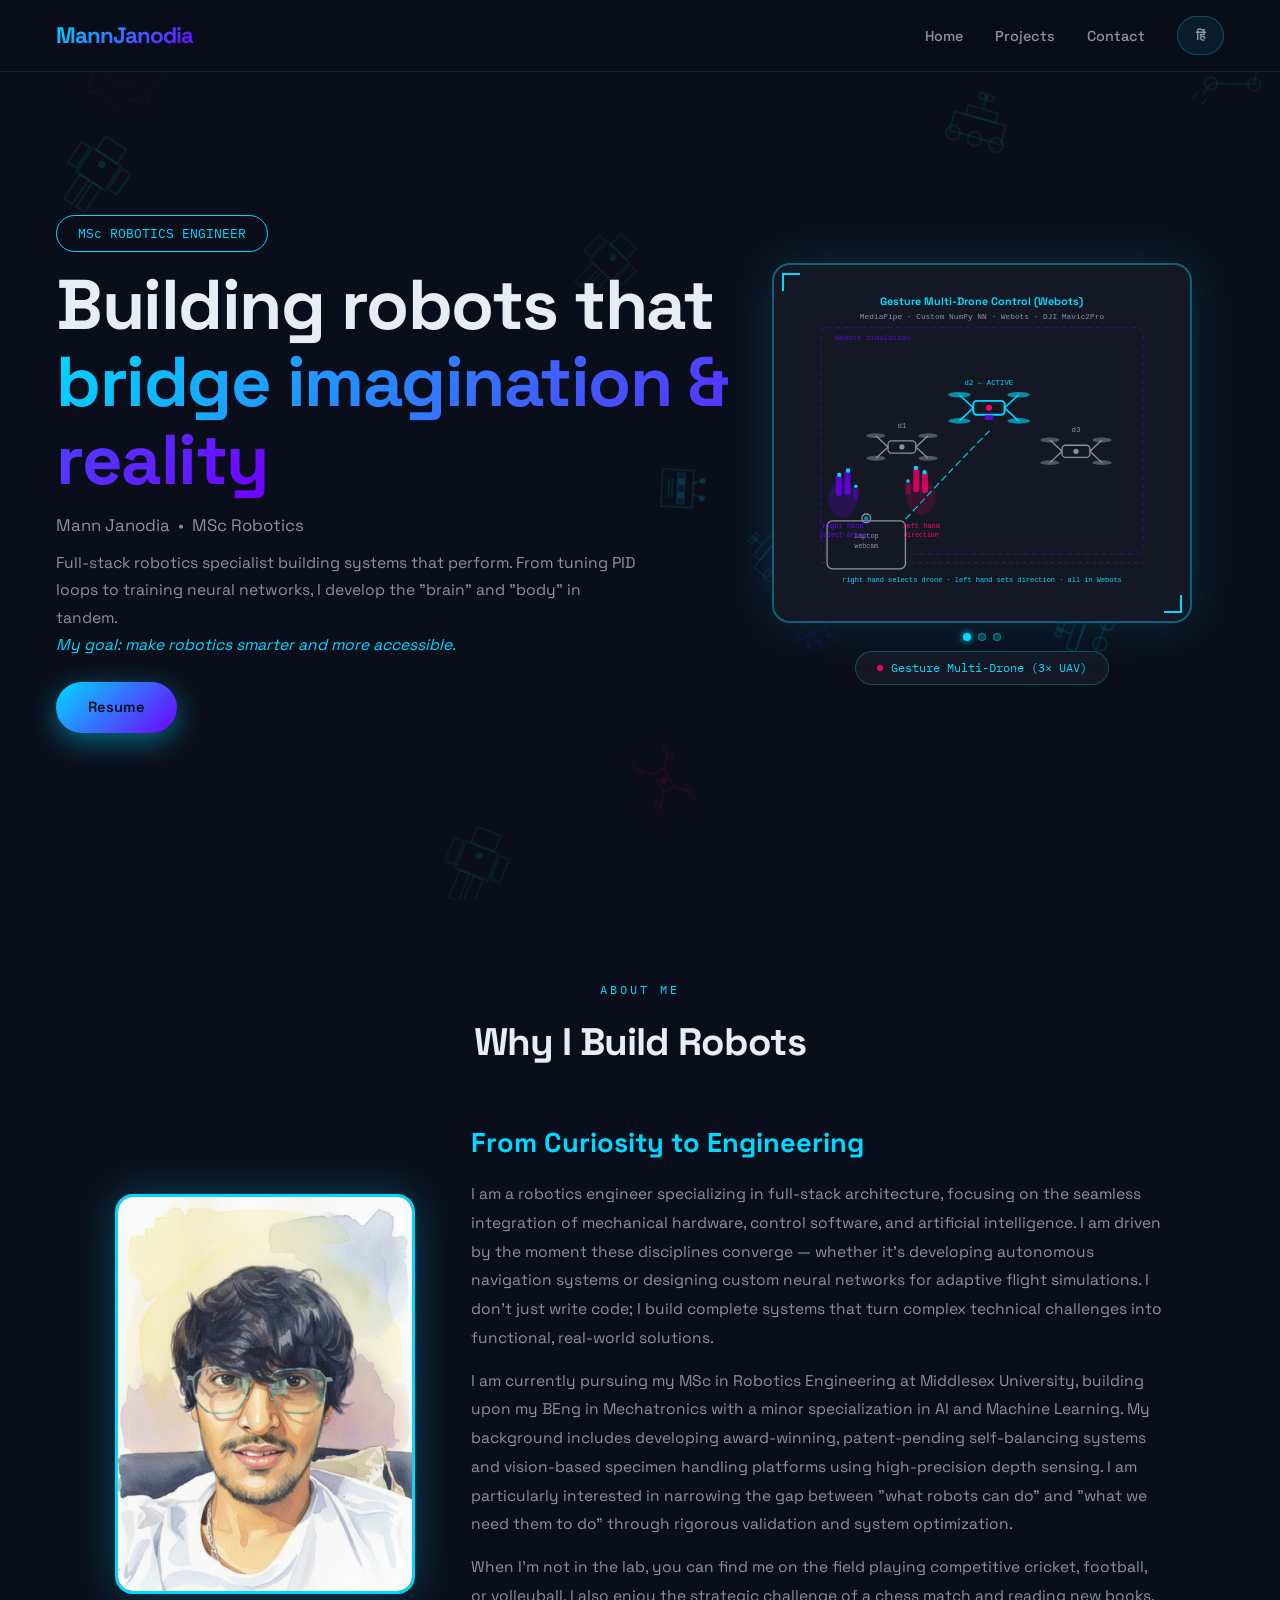
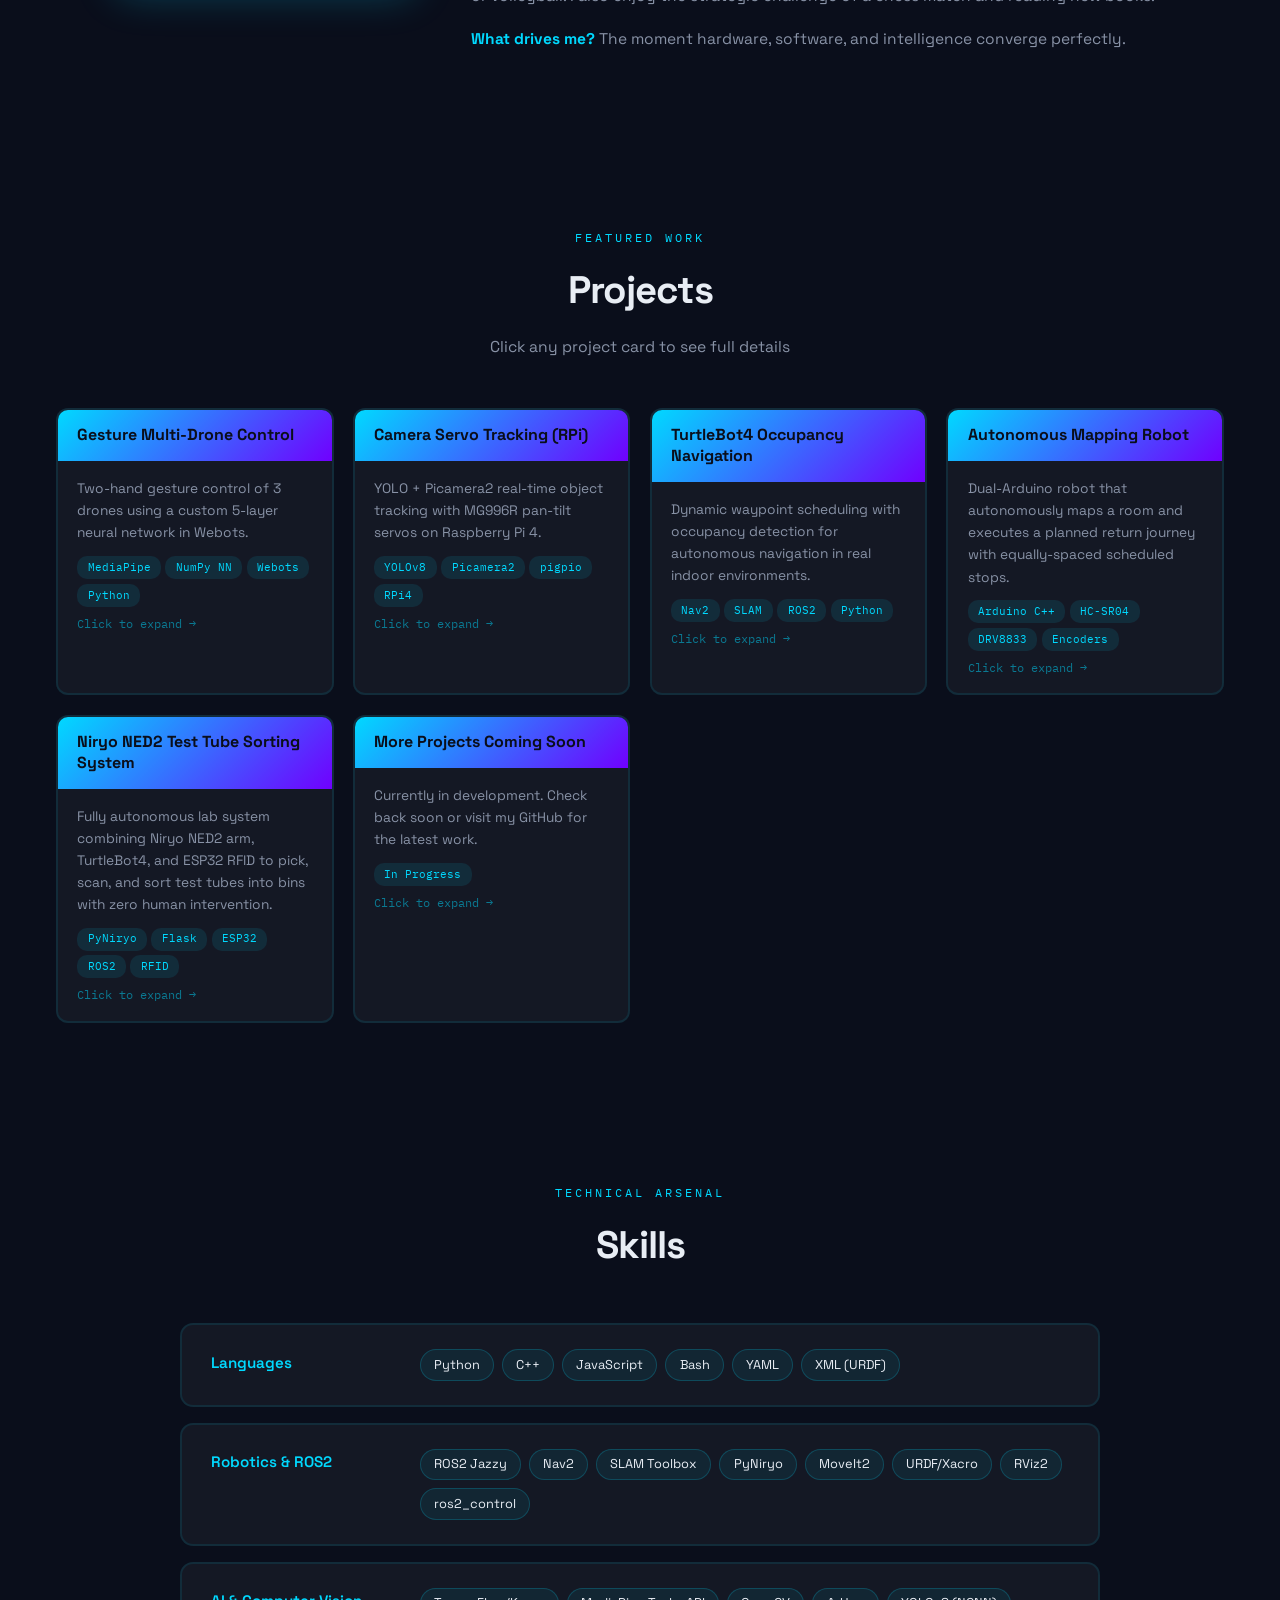
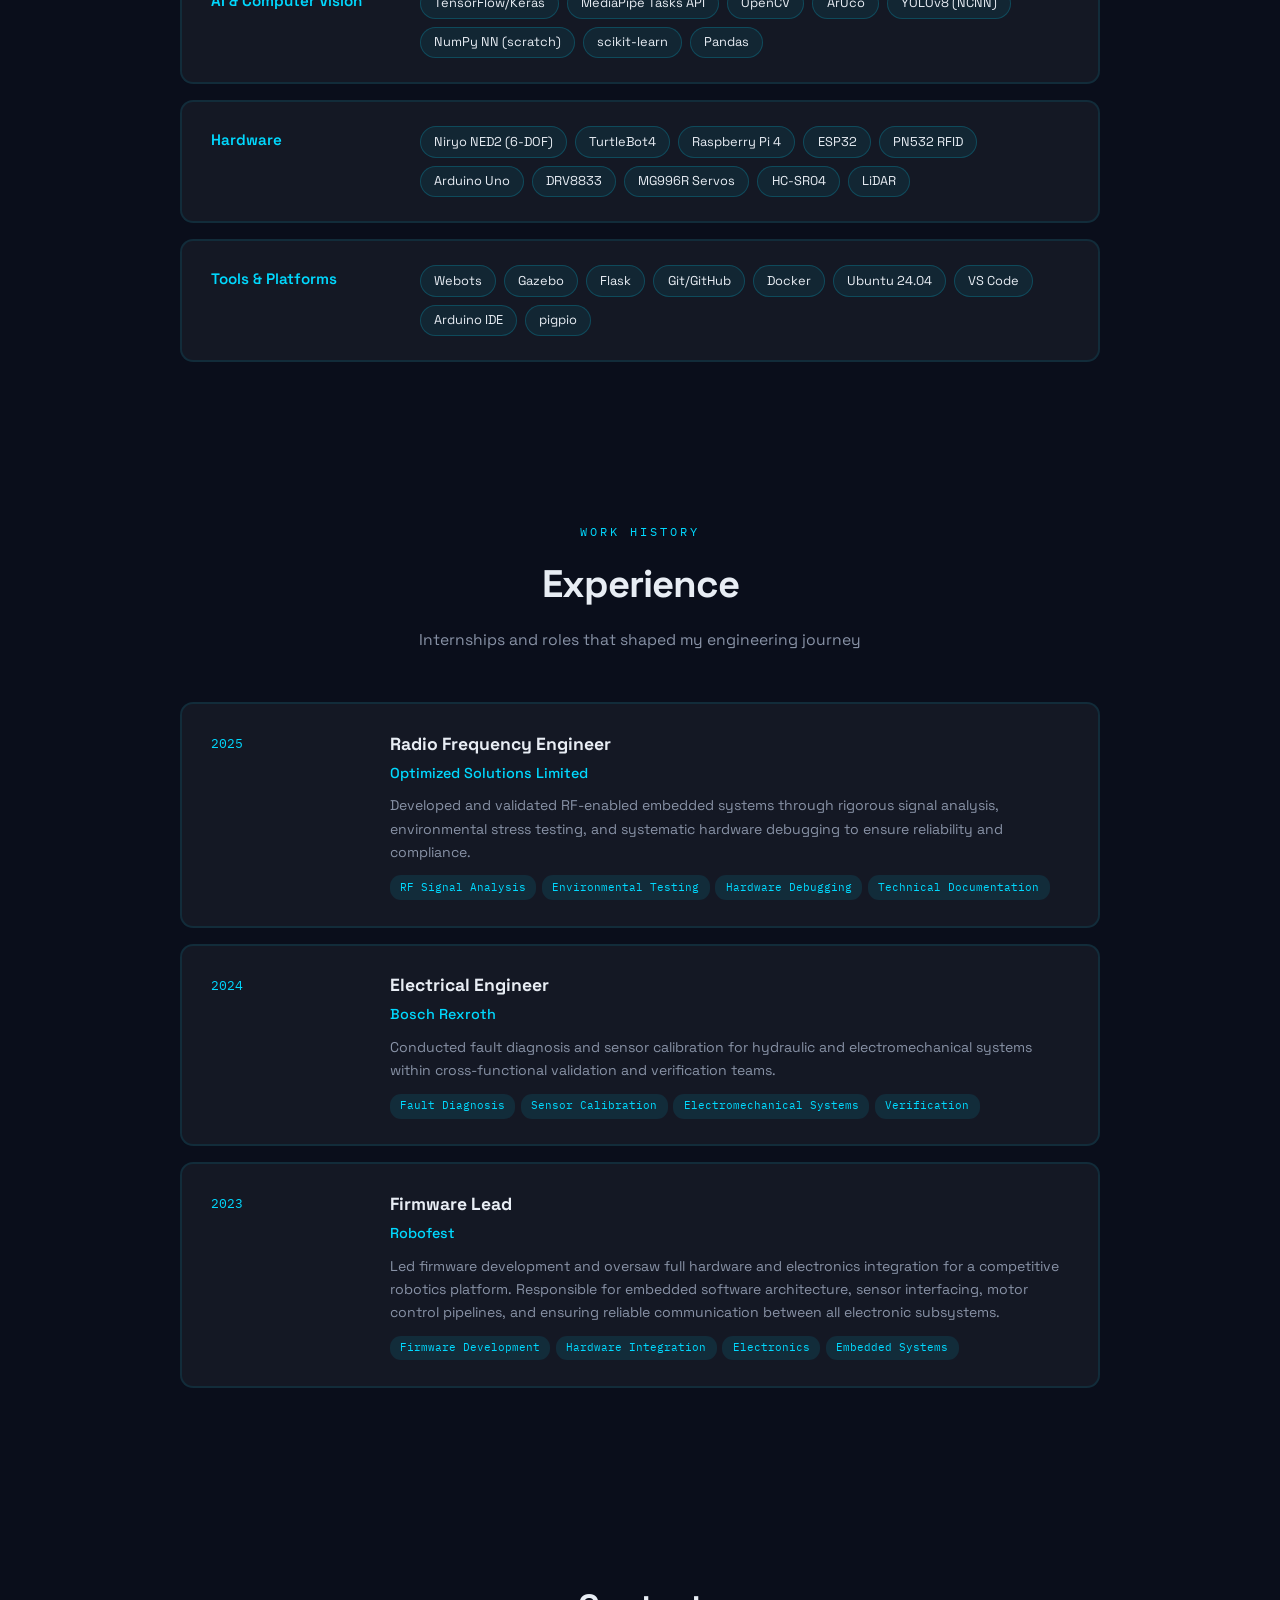
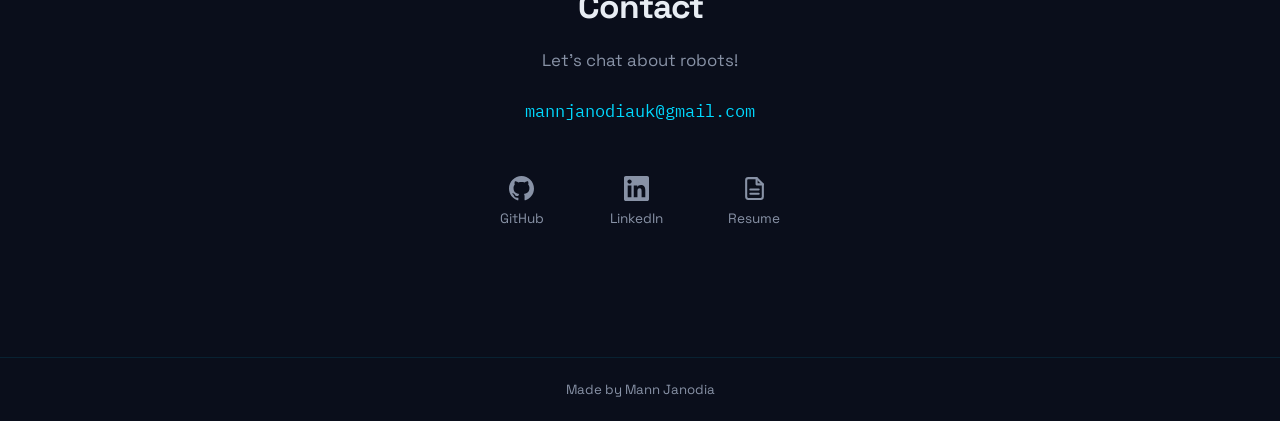
==== commit 30dbd9c8: "Replace with latest index.html and main.js — all fixes included" ====
--- a/index.html
+++ b/index.html
@@ -8,6 +8,119 @@
 <link rel="preconnect" href="https://fonts.gstatic.com" crossorigin>
 <link href="https://fonts.googleapis.com/css2?family=Space+Grotesk:wght@300;400;500;600;700&family=IBM+Plex+Mono:wght@400;500;600&family=Hind:wght@400;500;600;700&display=swap" rel="stylesheet">
 <link rel="stylesheet" href="css/style.css">
+<style>
+/* ── SVG scene keyframes ── */
+@keyframes armPivot{0%,100%{transform:rotate(0deg)}40%{transform:rotate(-22deg)}70%{transform:rotate(18deg)}}
+@keyframes tubeTravel{0%{transform:translate(0,0)}28%{transform:translate(0,-42px)}58%{transform:translate(72px,-42px)}82%,100%{transform:translate(72px,0)}}
+@keyframes eyeBlink{0%,46%,54%,100%{opacity:1}50%{opacity:0}}
+@keyframes ringPulse{0%,100%{opacity:.6}50%{opacity:.15}}
+@keyframes handWave{0%,100%{transform:rotate(-7deg)}50%{transform:rotate(13deg)}}
+@keyframes signalDash{0%{stroke-dashoffset:0;opacity:.8}100%{stroke-dashoffset:-36;opacity:.2}}
+@keyframes droneHover{0%,100%{transform:translate(0,0)}50%{transform:translate(-8px,-14px)}}
+@keyframes propSpin{from{transform:rotate(0deg)}to{transform:rotate(360deg)}}
+@keyframes humanWalk{0%,100%{transform:translateX(0)}50%{transform:translateX(28px)}}
+@keyframes boxFollow{0%,100%{transform:translateX(0)}50%{transform:translateX(28px)}}
+@keyframes ledBlink{0%,49%,51%,100%{opacity:1}50%{opacity:.1}}
+@keyframes t3dock{0%{transform:translate(0,0)}30%{transform:translate(-155px,-98px)}70%{transform:translate(-155px,-98px)}100%{transform:translate(0,0)}}
+@keyframes scanRing{0%,100%{opacity:.5}50%{opacity:.1}}
+
+/* ── Nudge showcase box further right ── */
+.showcase{
+  margin-left:auto !important;
+  margin-right:2rem !important;
+}
+
+/* ── Hero: reduce top padding so MSc tag is never cut off ── */
+.hero{
+  padding-top:5rem !important;
+  padding-bottom:2rem !important;
+  min-height:100vh !important;
+  align-items:center !important;
+}
+.hero-tag{ margin-bottom:.9rem !important; }
+.hero h1 { margin-bottom:.8rem !important; }
+.hero-sub { margin-bottom:.7rem !important; }
+.hero-desc{ margin-bottom:1.4rem !important; line-height:1.75 !important; }
+
+/* ── MODAL: no scrollbar, fits all content ── */
+.modal{
+  max-height:none !important;   /* remove the 88vh cap that was causing scroll */
+  overflow:visible !important;
+  overflow-y:visible !important;
+}
+/* Let the overlay itself scroll on very small screens if needed */
+.overlay{
+  overflow-y:auto !important;
+  align-items:flex-start !important;
+  padding:3vh 1.5rem !important;
+}
+/* Compact modal body so everything fits neatly */
+.modal-body{
+  padding:1.1rem 1.5rem 1.3rem !important;
+}
+.modal-body h4{
+  font-size:.84rem !important;
+  margin:.6rem 0 .3rem !important;
+}
+.modal-body h4:first-child{ margin-top:0 !important; }
+.modal-body p,
+.modal-body li{
+  font-size:.82rem !important;
+  line-height:1.58 !important;
+  margin-bottom:.2rem !important;
+}
+.modal-body ul{ margin-left:.95rem !important; }
+.stats-row{
+  padding:.55rem !important;
+  margin:.55rem 0 !important;
+  gap:.45rem !important;
+}
+.sv{ font-size:.92rem !important; }
+.modal-links{ margin-top:.6rem !important; }
+
+/* ── Project card tags — themed pills, wrap not scroll ── */
+.tags{
+  display:flex !important;
+  flex-wrap:wrap !important;
+  gap:.28rem !important;
+  margin-bottom:.5rem !important;
+  overflow:visible !important;
+}
+.tag{
+  padding:.18rem .65rem !important;
+  background:rgba(0,217,255,.1) !important;
+  color:#00d9ff !important;
+  border-radius:10px !important;
+  font-size:.68rem !important;
+  font-family:'IBM Plex Mono',monospace !important;
+  white-space:nowrap !important;
+  border:none !important;
+}
+
+/* ── Modal skill chips — themed pills, wrap not scroll ── */
+.modal-chips{
+  display:flex !important;
+  flex-wrap:wrap !important;
+  gap:.4rem !important;
+  margin:.35rem 0 !important;
+  overflow:visible !important;
+}
+.modal-chip{
+  padding:.25rem .75rem !important;
+  background:rgba(0,217,255,.08) !important;
+  border:1px solid rgba(0,217,255,.22) !important;
+  color:#e8edf4 !important;
+  border-radius:20px !important;
+  font-size:.78rem !important;
+  white-space:nowrap !important;
+}
+
+/* nuke any scrollbar that sneaks in */
+.modal::-webkit-scrollbar,
+.modal-chips::-webkit-scrollbar,
+.tags::-webkit-scrollbar{ display:none !important; }
+.modal,.modal-chips,.tags{ scrollbar-width:none !important; }
+</style>
 </head>
 <body>
 
@@ -15,16 +128,13 @@
 
 <div class="wrap">
 
-<!-- ══════════════════════════════════════════
-     NAV
-══════════════════════════════════════════ -->
 <nav>
-  <a href="#home" class="logo">MannJanodia</a><!-- EDIT: Your brand name -->
+  <a href="#home" class="logo">MannJanodia</a>
   <div class="nav-r">
     <ul class="nav-links">
-      <li><a href="#home"     data-t="nav-home">Home</a></li>
+      <li><a href="#home" data-t="nav-home">Home</a></li>
       <li><a href="#projects" data-t="nav-proj">Projects</a></li>
-      <li><a href="#contact"  data-t="nav-cont">Contact</a></li>
+      <li><a href="#contact" data-t="nav-cont">Contact</a></li>
     </ul>
     <div class="lang">
       <button class="lb" id="lang-toggle" onclick="toggleLang()">हिं</button>
@@ -32,9 +142,6 @@
   </div>
 </nav>
 
-<!-- ══════════════════════════════════════════
-     HERO
-══════════════════════════════════════════ -->
 <section class="hero" id="home">
   <div class="hero-l">
     <div class="hero-tag" data-t="hero-tag">MSc ROBOTICS ENGINEER</div>
@@ -42,406 +149,219 @@
       <span data-t="h1a">Building robots that</span><br>
       <span class="grad" data-t="h1b">bridge imagination &amp; reality</span>
     </h1>
-    <p class="hero-sub"  data-t="hero-sub">Mann Janodia &nbsp;•&nbsp; MSc Robotics &nbsp;•&nbsp; Autonomous Systems</p>
-    <p class="hero-desc" data-t="hero-desc">I build robots that think, navigate, and act — from a 6-DOF arm sorting test tubes with ±2mm precision to gesture-controlled drones flying in real time. My goal: make robotics smarter and more accessible.</p>
+    <p class="hero-sub" data-t="hero-sub">Mann Janodia &nbsp;&bull;&nbsp; MSc Robotics</p>
+    <p class="hero-desc"><span data-t="hero-desc">Full-stack robotics specialist building systems that perform. From tuning PID loops to training neural networks, I develop the "brain" and "body" in tandem.</span><br><span data-t="hero-goal" style="color:#00d9ff;font-style:italic;">My goal: make robotics smarter and more accessible.</span></p>
     <div class="cta">
-      <a href="resume.pdf" download class="btn btn-p" data-t="hero-resume">Resume</a><!-- EDIT: ensure resume.pdf is in root folder -->
-    </div>
-  </div>
-
-  <!-- ═══ PROJECT SHOWCASE ═══ -->
+      <a href="resume.pdf" download class="btn btn-p" data-t="hero-resume">Resume</a>
+    </div>
+  </div>
+
   <div class="showcase">
     <div class="sc-box">
 
-      <!-- ── SCENE 1: Niryo NED2 RFID Sorting ── -->
-      <!-- Based on: Automated Test Tube Pick-Up & Sorting System README -->
+      <!-- SCENE 1: MULTI-DRONE -->
       <div class="scene on">
-        <svg viewBox="0 0 400 360" xmlns="http://www.w3.org/2000/svg">
-          <text x="200" y="22" fill="#00d9ff" font-size="12" text-anchor="middle" font-family="Space Grotesk" font-weight="700" data-t="sc1-t">Niryo NED2 — RFID Sorting</text>
-          <text x="200" y="38" fill="#8892a6" font-size="8.5" text-anchor="middle" font-family="monospace">Niryo NED2 · ESP32 · PN532 · Flask · ROS2</text>
-
-          <!-- Table surface -->
-          <line x1="25" y1="308" x2="375" y2="308" stroke="#00d9ff" stroke-width="1.5" opacity=".4"/>
-
-          <!-- Bin A (Bin A: 2 holes left) -->
-          <rect x="28" y="274" width="78" height="34" fill="none" stroke="#ff006e" stroke-width="1.8" rx="4"/>
-          <text x="67" y="289" fill="#ff006e" font-size="7.5" text-anchor="middle" font-family="monospace">BIN A</text>
-          <!-- hole 1 and hole 2 markers -->
-          <circle cx="45" cy="299" r="4" fill="none" stroke="#ff006e" stroke-width="1"/>
-          <circle cx="67" cy="299" r="4" fill="none" stroke="#ff006e" stroke-width="1"/>
-          <text x="45" y="303" fill="#ff006e" font-size="5" text-anchor="middle" font-family="monospace">H1</text>
-          <text x="67" y="303" fill="#ff006e" font-size="5" text-anchor="middle" font-family="monospace">H2</text>
-
-          <!-- Bin B (Bin B: 2 holes right) -->
-          <rect x="294" y="274" width="78" height="34" fill="none" stroke="#00d9ff" stroke-width="1.8" rx="4"/>
-          <text x="333" y="289" fill="#00d9ff" font-size="7.5" text-anchor="middle" font-family="monospace">BIN B</text>
-          <circle cx="310" cy="299" r="4" fill="none" stroke="#00d9ff" stroke-width="1"/>
-          <circle cx="333" cy="299" r="4" fill="none" stroke="#00d9ff" stroke-width="1"/>
-          <text x="310" y="303" fill="#00d9ff" font-size="5" text-anchor="middle" font-family="monospace">H1</text>
-          <text x="333" y="303" fill="#00d9ff" font-size="5" text-anchor="middle" font-family="monospace">H2</text>
-
-          <!-- TurtleBot4 platform (mobile base) -->
-          <g transform="translate(150,295)">
-            <circle cx="0" cy="0" r="16" fill="#141824" stroke="#7000ff" stroke-width="1.5" opacity=".8"/>
-            <ellipse cx="-13" cy="-6" rx="2" ry="5" fill="#7000ff" opacity=".8"/>
-            <ellipse cx="-13" cy="6"  rx="2" ry="5" fill="#7000ff" opacity=".8"/>
-            <text x="0" y="4" fill="#7000ff" font-size="6" text-anchor="middle" font-family="monospace">TB4</text>
-          </g>
-
-          <!-- Niryo NED2 arm (6-DOF, animated pivot) -->
-          <g class="arm-pivot">
-            <!-- Base mounted on TurtleBot -->
-            <rect x="184" y="246" width="32" height="18" rx="4" fill="#141824" stroke="#00d9ff" stroke-width="1.8"/>
-            <!-- Link 1 (shoulder) -->
-            <line x1="200" y1="246" x2="200" y2="190" stroke="#00d9ff" stroke-width="4.5" stroke-linecap="round"/>
-            <circle cx="200" cy="190" r="6" fill="#141824" stroke="#00d9ff" stroke-width="1.8"/>
-            <!-- Link 2 (elbow) -->
-            <line x1="200" y1="190" x2="245" y2="152" stroke="#00d9ff" stroke-width="3.5" stroke-linecap="round"/>
-            <circle cx="245" cy="152" r="5" fill="#141824" stroke="#00d9ff" stroke-width="1.8"/>
-            <!-- Link 3 + Gripper -->
-            <line x1="245" y1="152" x2="245" y2="174" stroke="#00d9ff" stroke-width="3"/>
-            <line x1="237" y1="174" x2="237" y2="186" stroke="#00d9ff" stroke-width="2.5"/>
-            <line x1="253" y1="174" x2="253" y2="186" stroke="#00d9ff" stroke-width="2.5"/>
-          </g>
-          <!-- Robot eyes blink -->
-          <circle cx="192" cy="237" r="3" fill="#00d9ff" class="eyeb"/>
-          <circle cx="208" cy="237" r="3" fill="#00d9ff" class="eyeb"/>
-
-          <!-- Test tube animating from pickup to bin -->
-          <g class="tube">
-            <rect x="130" y="266" width="14" height="26" rx="3" fill="#ff006e" opacity=".9"/>
-            <rect x="128" y="262" width="18" height="6"  rx="1.5" fill="#ff006e"/>
-          </g>
-
-          <!-- RFID scan rings at tube pickup -->
-          <circle cx="137" cy="280" r="18" fill="none" stroke="#00d9ff" stroke-width="1" opacity=".5" class="sc-ring"/>
-          <circle cx="137" cy="280" r="10" fill="none" stroke="#00d9ff" stroke-width="1" opacity=".7" class="sc-ring"/>
-          <text x="137" y="330" fill="#8892a6" font-size="7" text-anchor="middle" font-family="monospace">RFID SCAN · PN532</text>
-
-          <!-- RFID labels -->
-          <text x="200" y="350" fill="#00d9ff" font-size="8" text-anchor="middle" font-family="monospace">±2mm accuracy · 98% uptime · 15s cycle · IP:192.168.8.150</text>
+        <svg viewBox="0 0 420 360" xmlns="http://www.w3.org/2000/svg" style="width:100%;display:block">
+          <text x="210" y="22" fill="#00d9ff" font-size="12.5" text-anchor="middle" font-family="Space Grotesk,sans-serif" font-weight="700">Gesture Multi-Drone Control (Webots)</text>
+          <text x="210" y="38" fill="#8892a6" font-size="9" text-anchor="middle" font-family="monospace">MediaPipe · Custom NumPy NN · Webots · DJI Mavic2Pro</text>
+          <line x1="25" y1="318" x2="395" y2="318" stroke="#00d9ff" stroke-width="1" opacity=".2" stroke-dasharray="4,4"/>
+          <rect x="25" y="48" width="370" height="260" rx="6" fill="none" stroke="#7000ff" stroke-width="1" stroke-dasharray="6,4" opacity=".5"/>
+          <text x="41" y="62" fill="#7000ff" font-size="8.5" font-family="monospace" opacity=".8">Webots simulation</text>
+          <rect x="32" y="270" width="90" height="55" rx="6" fill="#141824" stroke="#8892a6" stroke-width="1.5"/>
+          <circle cx="77" cy="267" r="5" fill="none" stroke="#8892a6" stroke-width="1.5"/>
+          <circle cx="77" cy="267" r="2.5" fill="#00d9ff" opacity=".6"/>
+          <text x="77" y="290" fill="#8892a6" font-size="8" text-anchor="middle" font-family="monospace">laptop</text>
+          <text x="77" y="301" fill="#8892a6" font-size="7.5" text-anchor="middle" font-family="monospace">webcam</text>
+          <g style="transform-origin:50px 240px;animation:handWave 2.6s ease-in-out infinite">
+            <ellipse cx="50" cy="245" rx="16" ry="20" fill="#7000ff" opacity=".2" stroke="#7000ff" stroke-width="1.5"/>
+            <rect x="42" y="217" width="7" height="24" rx="3" fill="#7000ff" opacity=".75"/>
+            <rect x="52" y="212" width="7" height="28" rx="3" fill="#7000ff" opacity=".75"/>
+            <rect x="62" y="230" width="6" height="16" rx="3" fill="#7000ff" opacity=".35"/>
+            <circle cx="46" cy="217" r="2.5" fill="#00d9ff"/>
+            <circle cx="56" cy="212" r="2.5" fill="#00d9ff"/>
+            <circle cx="65" cy="230" r="2" fill="#00d9ff"/>
+            <text x="50" y="278" fill="#7000ff" font-size="8" text-anchor="middle" font-family="monospace">right hand</text>
+            <text x="50" y="288" fill="#7000ff" font-size="7.5" text-anchor="middle" font-family="monospace">select drone</text>
+          </g>
+          <g transform="translate(140,242) scale(-1, 1)">
+            <ellipse cx="0" cy="0" rx="16" ry="20" fill="#ff006e" opacity=".15" stroke="#ff006e" stroke-width="1.5"/>
+            <rect x="-8" y="-28" width="7" height="24" rx="3" fill="#ff006e" opacity=".75"/>
+            <rect x="2" y="-33" width="7" height="28" rx="3" fill="#ff006e" opacity=".75"/>
+            <rect x="12" y="-18" width="6" height="16" rx="3" fill="#ff006e" opacity=".35"/>
+            <circle cx="-4" cy="-28" r="2.5" fill="#00d9ff"/>
+            <circle cx="6" cy="-33" r="2.5" fill="#00d9ff"/>
+            <circle cx="15" cy="-18" r="2" fill="#00d9ff"/>
+          </g>
+          <text x="140" y="278" fill="#ff006e" font-size="8" text-anchor="middle" font-family="monospace">left hand</text>
+          <text x="140" y="288" fill="#ff006e" font-size="7.5" text-anchor="middle" font-family="monospace">direction</text>
+          <path d="M 122 268 Q 185 200 220 165" fill="none" stroke="#00d9ff" stroke-width="1.2" stroke-dasharray="8,4" style="animation:signalDash 2s linear infinite"/>
+          <g transform="translate(118,185)">
+            <rect x="-16" y="-7" width="32" height="14" rx="4" fill="#141824" stroke="#8892a6" stroke-width="1.5"/>
+            <circle cx="0" cy="0" r="3" fill="#8892a6"/>
+            <line x1="-16" y1="0" x2="-30" y2="-13" stroke="#8892a6" stroke-width="1.5"/>
+            <line x1="16" y1="0" x2="30" y2="-13" stroke="#8892a6" stroke-width="1.5"/>
+            <line x1="-16" y1="0" x2="-30" y2="13" stroke="#8892a6" stroke-width="1.5"/>
+            <line x1="16" y1="0" x2="30" y2="13" stroke="#8892a6" stroke-width="1.5"/>
+            <ellipse cx="-30" cy="-13" rx="11" ry="2.8" fill="#8892a6" opacity=".5" style="animation:propSpin .15s linear infinite;transform-box:fill-box;transform-origin:center"/>
+            <ellipse cx="30" cy="-13" rx="11" ry="2.8" fill="#8892a6" opacity=".5" style="animation:propSpin .15s linear infinite;transform-box:fill-box;transform-origin:center"/>
+            <ellipse cx="-30" cy="13" rx="11" ry="2.8" fill="#8892a6" opacity=".5" style="animation:propSpin .15s linear infinite;transform-box:fill-box;transform-origin:center"/>
+            <ellipse cx="30" cy="13" rx="11" ry="2.8" fill="#8892a6" opacity=".5" style="animation:propSpin .15s linear infinite;transform-box:fill-box;transform-origin:center"/>
+            <text x="0" y="-22" fill="#8892a6" font-size="8.5" text-anchor="middle" font-family="monospace">d1</text>
+          </g>
+          <g class="d-body" style="animation:droneHover 2.6s ease-in-out infinite">
+            <g transform="translate(218,140)">
+              <rect x="-18" y="-8" width="36" height="16" rx="4" fill="#141824" stroke="#00d9ff" stroke-width="2.2"/>
+              <circle cx="0" cy="0" r="3.5" fill="#ff006e"/>
+              <line x1="-18" y1="0" x2="-34" y2="-15" stroke="#00d9ff" stroke-width="1.8"/>
+              <line x1="18" y1="0" x2="34" y2="-15" stroke="#00d9ff" stroke-width="1.8"/>
+              <line x1="-18" y1="0" x2="-34" y2="15" stroke="#00d9ff" stroke-width="1.8"/>
+              <line x1="18" y1="0" x2="34" y2="15" stroke="#00d9ff" stroke-width="1.8"/>
+              <ellipse cx="-34" cy="-15" rx="13" ry="3.2" fill="#00d9ff" opacity=".6" style="animation:propSpin .12s linear infinite;transform-box:fill-box;transform-origin:center"/>
+              <ellipse cx="34" cy="-15" rx="13" ry="3.2" fill="#00d9ff" opacity=".6" style="animation:propSpin .12s linear infinite;transform-box:fill-box;transform-origin:center"/>
+              <ellipse cx="-34" cy="15" rx="13" ry="3.2" fill="#00d9ff" opacity=".6" style="animation:propSpin .12s linear infinite;transform-box:fill-box;transform-origin:center"/>
+              <ellipse cx="34" cy="15" rx="13" ry="3.2" fill="#00d9ff" opacity=".6" style="animation:propSpin .12s linear infinite;transform-box:fill-box;transform-origin:center"/>
+              <rect x="-5" y="8" width="10" height="6" rx="2" fill="#7000ff" opacity=".8"/>
+              <text x="0" y="-26" fill="#00d9ff" font-size="8.5" text-anchor="middle" font-family="monospace">d2 &larr; ACTIVE</text>
+            </g>
+          </g>
+          <g transform="translate(318,190)">
+            <rect x="-16" y="-7" width="32" height="14" rx="4" fill="#141824" stroke="#8892a6" stroke-width="1.5"/>
+            <circle cx="0" cy="0" r="3" fill="#8892a6"/>
+            <line x1="-16" y1="0" x2="-30" y2="-13" stroke="#8892a6" stroke-width="1.5"/>
+            <line x1="16" y1="0" x2="30" y2="-13" stroke="#8892a6" stroke-width="1.5"/>
+            <line x1="-16" y1="0" x2="-30" y2="13" stroke="#8892a6" stroke-width="1.5"/>
+            <line x1="16" y1="0" x2="30" y2="13" stroke="#8892a6" stroke-width="1.5"/>
+            <ellipse cx="-30" cy="-13" rx="11" ry="2.8" fill="#8892a6" opacity=".5" style="animation:propSpin .15s linear infinite;transform-box:fill-box;transform-origin:center"/>
+            <ellipse cx="30" cy="-13" rx="11" ry="2.8" fill="#8892a6" opacity=".5" style="animation:propSpin .15s linear infinite;transform-box:fill-box;transform-origin:center"/>
+            <ellipse cx="-30" cy="13" rx="11" ry="2.8" fill="#8892a6" opacity=".5" style="animation:propSpin .15s linear infinite;transform-box:fill-box;transform-origin:center"/>
+            <ellipse cx="30" cy="13" rx="11" ry="2.8" fill="#8892a6" opacity=".5" style="animation:propSpin .15s linear infinite;transform-box:fill-box;transform-origin:center"/>
+            <text x="0" y="-22" fill="#8892a6" font-size="8.5" text-anchor="middle" font-family="monospace">d3</text>
+          </g>
+          <text x="210" y="340" fill="#00d9ff" font-size="8" text-anchor="middle" font-family="monospace">right hand selects drone &middot; left hand sets direction &middot; all in Webots</text>
         </svg>
       </div>
 
-      <!-- ── SCENE 2: Gesture Multi-Drone (3 drones, 2-hand control) ── -->
-      <!-- Based on: MASTER GUIDE Gesture-Based 3-Drone Control System -->
+      <!-- SCENE 2: YOLO TRACKING -->
       <div class="scene">
-        <svg viewBox="0 0 400 360" xmlns="http://www.w3.org/2000/svg">
-          <text x="200" y="22" fill="#00d9ff" font-size="12" text-anchor="middle" font-family="Space Grotesk" font-weight="700" data-t="sc2-t">Gesture Multi-Drone (3× UAV)</text>
-          <text x="200" y="38" fill="#8892a6" font-size="8.5" text-anchor="middle" font-family="monospace">MediaPipe · Custom NN (NumPy) · Webots · DJI Mavic2Pro</text>
-
-          <!-- LEFT HAND (drone selection) -->
-          <g class="h-wave">
-            <ellipse cx="68" cy="260" rx="20" ry="26" fill="#7000ff" opacity=".2" stroke="#7000ff" stroke-width="1.5"/>
-            <!-- 2 fingers up = SELECT DRONE 2 -->
-            <rect x="57" y="228" width="7" height="26" rx="3" fill="#7000ff" opacity=".8"/>
-            <rect x="67" y="222" width="7" height="30" rx="3" fill="#7000ff" opacity=".8"/>
-            <rect x="77" y="244" width="7" height="20" rx="3" fill="#7000ff" opacity=".4"/>
-            <rect x="87" y="244" width="7" height="20" rx="3" fill="#7000ff" opacity=".4"/>
-            <rect x="47" y="254" width="12" height="7" rx="3" fill="#7000ff" opacity=".7"/>
-            <!-- MediaPipe dots -->
-            <circle cx="60" cy="228" r="2.5" fill="#00d9ff"/>
-            <circle cx="70" cy="222" r="2.5" fill="#00d9ff"/>
-            <circle cx="80" cy="244" r="2.5" fill="#00d9ff"/>
-          </g>
-          <text x="68"  y="300" fill="#7000ff" font-size="7.5" text-anchor="middle" font-family="monospace">LEFT HAND</text>
-          <text x="68"  y="311" fill="#7000ff" font-size="7" text-anchor="middle" font-family="monospace">SELECT DRONE 2</text>
-
-          <!-- RIGHT HAND (action) -->
-          <g style="transform-origin:332px 260px">
-            <!-- Thumbs up = TAKEOFF -->
-            <ellipse cx="332" cy="262" rx="18" ry="22" fill="#ff006e" opacity=".2" stroke="#ff006e" stroke-width="1.5"/>
-            <rect x="326" y="252" width="12" height="22" rx="3" fill="#ff006e" opacity=".5"/>
-            <rect x="326" y="240" width="7" height="16" rx="3" fill="#ff006e" opacity=".9" transform="rotate(-10,330,248)"/>
-            <circle cx="324" cy="238" r="2.5" fill="#00d9ff"/>
-          </g>
-          <text x="332" y="300" fill="#ff006e" font-size="7.5" text-anchor="middle" font-family="monospace">RIGHT HAND</text>
-          <text x="332" y="311" fill="#ff006e" font-size="7" text-anchor="middle" font-family="monospace">TAKEOFF</text>
-
-          <!-- 3 Drones (side by side at different heights) -->
-          <!-- Drone 1 (left, lower) -->
-          <g transform="translate(140,155)">
-            <rect x="-14" y="-6" width="28" height="12" rx="3" fill="#141824" stroke="#8892a6" stroke-width="1.5"/>
-            <circle cx="0" cy="0" r="2.5" fill="#8892a6"/>
-            <line x1="-14" y1="0" x2="-26" y2="-11" stroke="#8892a6" stroke-width="1.5"/>
-            <line x1="14"  y1="0" x2="26"  y2="-11" stroke="#8892a6" stroke-width="1.5"/>
-            <line x1="-14" y1="0" x2="-26" y2="11"  stroke="#8892a6" stroke-width="1.5"/>
-            <line x1="14"  y1="0" x2="26"  y2="11"  stroke="#8892a6" stroke-width="1.5"/>
-            <ellipse cx="-26" cy="-11" rx="10" ry="2.5" fill="#8892a6" opacity=".5" class="prop"/>
-            <ellipse cx="26"  cy="-11" rx="10" ry="2.5" fill="#8892a6" opacity=".5" class="prop"/>
-            <ellipse cx="-26" cy="11"  rx="10" ry="2.5" fill="#8892a6" opacity=".5" class="prop"/>
-            <ellipse cx="26"  cy="11"  rx="10" ry="2.5" fill="#8892a6" opacity=".5" class="prop"/>
-            <text x="0" y="-14" fill="#8892a6" font-size="7" text-anchor="middle" font-family="monospace">D1</text>
-          </g>
-          <!-- Drone 2 (centre, highlighted — being controlled) -->
-          <g class="d-body">
-            <g transform="translate(200,120)">
-              <rect x="-16" y="-7" width="32" height="14" rx="3" fill="#141824" stroke="#00d9ff" stroke-width="2"/>
-              <circle cx="0" cy="0" r="3" fill="#ff006e"/>
-              <line x1="-16" y1="0" x2="-30" y2="-14" stroke="#00d9ff" stroke-width="1.8"/>
-              <line x1="16"  y1="0" x2="30"  y2="-14" stroke="#00d9ff" stroke-width="1.8"/>
-              <line x1="-16" y1="0" x2="-30" y2="14"  stroke="#00d9ff" stroke-width="1.8"/>
-              <line x1="16"  y1="0" x2="30"  y2="14"  stroke="#00d9ff" stroke-width="1.8"/>
-              <ellipse cx="-30" cy="-14" rx="12" ry="3" fill="#00d9ff" opacity=".6" class="prop"/>
-              <ellipse cx="30"  cy="-14" rx="12" ry="3" fill="#00d9ff" opacity=".6" class="prop"/>
-              <ellipse cx="-30" cy="14"  rx="12" ry="3" fill="#00d9ff" opacity=".6" class="prop"/>
-              <ellipse cx="30"  cy="14"  rx="12" ry="3" fill="#00d9ff" opacity=".6" class="prop"/>
-              <rect x="-4" y="7" width="8" height="5" rx="2" fill="#7000ff"/>
-              <text x="0" y="-20" fill="#00d9ff" font-size="7" text-anchor="middle" font-family="monospace">D2 ← ACTIVE</text>
-            </g>
-          </g>
-          <!-- Drone 3 (right, lower) -->
-          <g transform="translate(258,152)">
-            <rect x="-14" y="-6" width="28" height="12" rx="3" fill="#141824" stroke="#8892a6" stroke-width="1.5"/>
-            <circle cx="0" cy="0" r="2.5" fill="#8892a6"/>
-            <line x1="-14" y1="0" x2="-26" y2="-11" stroke="#8892a6" stroke-width="1.5"/>
-            <line x1="14"  y1="0" x2="26"  y2="-11" stroke="#8892a6" stroke-width="1.5"/>
-            <line x1="-14" y1="0" x2="-26" y2="11"  stroke="#8892a6" stroke-width="1.5"/>
-            <line x1="14"  y1="0" x2="26"  y2="11"  stroke="#8892a6" stroke-width="1.5"/>
-            <ellipse cx="-26" cy="-11" rx="10" ry="2.5" fill="#8892a6" opacity=".5" class="prop"/>
-            <ellipse cx="26"  cy="-11" rx="10" ry="2.5" fill="#8892a6" opacity=".5" class="prop"/>
-            <ellipse cx="-26" cy="11"  rx="10" ry="2.5" fill="#8892a6" opacity=".5" class="prop"/>
-            <ellipse cx="26"  cy="11"  rx="10" ry="2.5" fill="#8892a6" opacity=".5" class="prop"/>
-            <text x="0" y="-14" fill="#8892a6" font-size="7" text-anchor="middle" font-family="monospace">D3</text>
-          </g>
-
-          <!-- Accuracy badge -->
-          <rect x="274" y="230" width="82" height="36" rx="7" fill="#141824" stroke="#00d9ff" stroke-width="1"/>
-          <text x="315" y="246" fill="#00d9ff" font-size="13" text-anchor="middle" font-family="IBM Plex Mono" font-weight="700">94.2%</text>
-          <text x="315" y="260" fill="#8892a6" font-size="7.5" text-anchor="middle" font-family="monospace">NN accuracy</text>
-
-          <text x="200" y="350" fill="#00d9ff" font-size="8" text-anchor="middle" font-family="monospace">35→64→32→16→N · Adam / L-BFGS / Nelder-Mead</text>
+        <svg viewBox="0 0 420 360" xmlns="http://www.w3.org/2000/svg" style="width:100%;display:block">
+          <text x="210" y="22" fill="#00d9ff" font-size="12.5" text-anchor="middle" font-family="Space Grotesk,sans-serif" font-weight="700">Camera Servo Tracking (RPi 4)</text>
+          <text x="210" y="38" fill="#8892a6" font-size="9" text-anchor="middle" font-family="monospace">YOLOv8 NCNN · Picamera2 · pigpio · MG996R Servos</text>
+          <rect x="38" y="52" width="270" height="222" rx="8" fill="rgba(0,217,255,.03)" stroke="#00d9ff" stroke-width="2"/>
+          <text x="173" y="48" fill="#8892a6" font-size="9" text-anchor="middle" font-family="monospace">webcam view</text>
+          <g style="animation:humanWalk 2.5s ease-in-out infinite">
+            <circle cx="148" cy="112" r="18" fill="none" stroke="#8892a6" stroke-width="2"/>
+            <line x1="148" y1="130" x2="148" y2="196" stroke="#8892a6" stroke-width="2.5"/>
+            <line x1="148" y1="152" x2="122" y2="175" stroke="#8892a6" stroke-width="2"/>
+            <line x1="148" y1="152" x2="174" y2="175" stroke="#8892a6" stroke-width="2"/>
+            <line x1="148" y1="196" x2="132" y2="240" stroke="#8892a6" stroke-width="2"/>
+            <line x1="148" y1="196" x2="164" y2="240" stroke="#8892a6" stroke-width="2"/>
+          </g>
+          <g style="animation:boxFollow 2.5s ease-in-out infinite">
+            <rect x="105" y="88" width="86" height="166" rx="3" fill="none" stroke="#00d9ff" stroke-width="2.2"/>
+            <rect x="105" y="88" width="74" height="17" rx="3" fill="#00d9ff" opacity=".85"/>
+            <text x="142" y="100" fill="#0a0e1b" font-size="9.5" text-anchor="middle" font-family="monospace" font-weight="700">person 0.92</text>
+            <line x1="148" y1="168" x2="136" y2="168" stroke="#ff006e" stroke-width="1.5" stroke-dasharray="3,2"/>
+            <line x1="160" y1="168" x2="148" y2="168" stroke="#ff006e" stroke-width="1.5" stroke-dasharray="3,2"/>
+            <line x1="148" y1="162" x2="148" y2="155" stroke="#ff006e" stroke-width="1.5" stroke-dasharray="3,2"/>
+            <line x1="148" y1="175" x2="148" y2="168" stroke="#ff006e" stroke-width="1.5" stroke-dasharray="3,2"/>
+          </g>
+          <rect x="328" y="200" width="76" height="56" rx="5" fill="#141824" stroke="#00d9ff" stroke-width="1.8"/>
+          <text x="366" y="218" fill="#00d9ff" font-size="8" text-anchor="middle" font-family="monospace">RPi 4</text>
+          <text x="366" y="230" fill="#8892a6" font-size="7.5" text-anchor="middle" font-family="monospace">GPIO17&rarr;PAN</text>
+          <text x="366" y="241" fill="#8892a6" font-size="7.5" text-anchor="middle" font-family="monospace">GPIO18&rarr;TILT</text>
+          <circle cx="388" cy="210" r="4" fill="#ff006e" style="animation:ledBlink 1s step-end infinite"/>
+          <text x="388" y="224" fill="#ff006e" font-size="7" text-anchor="middle" font-family="monospace">RUN</text>
+          <rect x="310" y="128" width="65" height="26" rx="5" fill="#141824" stroke="#7000ff" stroke-width="1.8"/>
+          <text x="342" y="140" fill="#7000ff" font-size="8" text-anchor="middle" font-family="monospace">PAN · MG996R</text>
+          <text x="342" y="150" fill="#8892a6" font-size="7" text-anchor="middle" font-family="monospace">GPIO17</text>
+          <path d="M342 128 A 28 28 0 0 1 370 128" fill="none" stroke="#7000ff" stroke-width="1" stroke-dasharray="3,2" opacity=".5"/>
+          <rect x="316" y="80" width="53" height="22" rx="5" fill="#141824" stroke="#ff006e" stroke-width="1.5"/>
+          <text x="342" y="92" fill="#ff006e" font-size="8" text-anchor="middle" font-family="monospace">TILT · MG996R</text>
+          <text x="342" y="101" fill="#8892a6" font-size="7" text-anchor="middle" font-family="monospace">GPIO18</text>
+          <rect x="326" y="48" width="32" height="26" rx="4" fill="#141824" stroke="#00d9ff" stroke-width="2"/>
+          <circle cx="342" cy="61" r="9" fill="none" stroke="#00d9ff" stroke-width="1.5"/>
+          <circle cx="342" cy="61" r="5" fill="#00d9ff" opacity=".4"/>
+          <circle cx="342" cy="61" r="2.5" fill="#00d9ff"/>
+          <text x="342" y="44" fill="#8892a6" font-size="8" text-anchor="middle" font-family="monospace">Picamera2</text>
+          <line x1="330" y1="195" x2="342" y2="152" stroke="#00d9ff" stroke-width="1.2" stroke-dasharray="4,3"/>
+          <line x1="342" y1="152" x2="342" y2="104" stroke="#00d9ff" stroke-width="1.2" stroke-dasharray="4,3"/>
+          <path d="M 310 170 Q 320 175 330 198" fill="none" stroke="#ff006e" stroke-width="1.2" stroke-dasharray="4,3"/>
+          <text x="302" y="185" fill="#ff006e" font-size="8" text-anchor="middle" font-family="monospace">error &rarr; servo</text>
+          <text x="210" y="345" fill="#00d9ff" font-size="8" text-anchor="middle" font-family="monospace">P-control keeps person centred &middot; 30fps &middot; 5V external servo supply</text>
         </svg>
       </div>
 
-      <!-- ── SCENE 3: TurtleBot4 Queuing Navigation ── -->
-      <!-- Based on: TurtleBot 4 Dynamic Navigation with Occupancy Queuing README -->
+      <!-- SCENE 3: TB4 QUEUING -->
       <div class="scene">
-        <svg viewBox="0 0 400 360" xmlns="http://www.w3.org/2000/svg">
+        <svg viewBox="0 0 420 400" xmlns="http://www.w3.org/2000/svg" style="width:100%;display:block">
           <defs>
-            <pattern id="grid" width="34" height="34" patternUnits="userSpaceOnUse">
-              <path d="M34 0L0 0 0 34" fill="none" stroke="#00d9ff" stroke-width=".3" opacity=".2"/>
+            <pattern id="gr" width="34" height="34" patternUnits="userSpaceOnUse">
+              <path d="M34 0L0 0 0 34" fill="none" stroke="#00d9ff" stroke-width=".3" opacity=".18"/>
             </pattern>
           </defs>
-          <text x="200" y="22" fill="#00d9ff" font-size="12" text-anchor="middle" font-family="Space Grotesk" font-weight="700" data-t="sc3-t">TurtleBot4 Queuing Navigation</text>
-          <text x="200" y="38" fill="#8892a6" font-size="8.5" text-anchor="middle" font-family="monospace">ROS2 Jazzy · Nav2 · SLAM · Occupancy Manager · ArUco</text>
-
-          <rect x="25" y="52" width="350" height="280" fill="url(#grid)"/>
-
-          <!-- H101 Lab map reference -->
-          <text x="35" y="68" fill="#8892a6" font-size="7" font-family="monospace">map: H101_map_by_mann.yaml</text>
-
-          <!-- Waypoints 1-6 from README -->
-          <circle cx="75"  cy="305" r="8" fill="none" stroke="#ff006e" stroke-width="1.8"/>
-          <text x="75"  y="322" fill="#ff006e" font-size="7" text-anchor="middle" font-family="monospace">WP1</text>
-
-          <circle cx="200" cy="305" r="8" fill="none" stroke="#00d9ff" stroke-width="1.8"/>
-          <text x="200" y="322" fill="#00d9ff" font-size="7" text-anchor="middle" font-family="monospace">WP2</text>
-
-          <circle cx="320" cy="305" r="8" fill="none" stroke="#00d9ff" stroke-width="1.8"/>
-          <text x="320" y="322" fill="#00d9ff" font-size="7" text-anchor="middle" font-family="monospace">WP3</text>
-
-          <circle cx="320" cy="175" r="8" fill="none" stroke="#00d9ff" stroke-width="1.8"/>
-          <text x="320" y="162" fill="#00d9ff" font-size="7" text-anchor="middle" font-family="monospace">WP4</text>
-
-          <!-- Occupied waypoint (WP2) -->
-          <circle cx="200" cy="305" r="8" fill="rgba(255,0,110,.2)" stroke="#ff006e" stroke-width="2"/>
-          <text x="200" y="309" fill="#ff006e" font-size="7" text-anchor="middle" font-family="monospace">●</text>
-          <rect x="155" y="275" width="90" height="18" rx="4" fill="#141824" stroke="#ff006e" stroke-width="1"/>
-          <text x="200" y="287" fill="#ff006e" font-size="7" text-anchor="middle" font-family="monospace">OCCUPIED → QUEUE</text>
-
-          <!-- Queue position (nearby) -->
-          <circle cx="165" cy="240" r="7" fill="rgba(112,0,255,.2)" stroke="#7000ff" stroke-width="1.8" stroke-dasharray="3,2"/>
-          <text x="165" y="256" fill="#7000ff" font-size="7" text-anchor="middle" font-family="monospace">QUEUE</text>
-
-          <!-- ArUco dock (WP5 predock + docking) -->
-          <circle cx="75" cy="175" r="8" fill="none" stroke="#7000ff" stroke-width="1.8"/>
-          <text x="75" y="162" fill="#7000ff" font-size="7" text-anchor="middle" font-family="monospace">DOCK</text>
-          <rect x="63" y="163" width="24" height="24" fill="none" stroke="#7000ff" stroke-width="1"/>
-          <rect x="65" y="165" width="5" height="5" fill="#7000ff" opacity=".7"/>
-          <rect x="75" y="165" width="5" height="5" fill="#7000ff" opacity=".7"/>
-          <rect x="65" y="175" width="5" height="5" fill="#7000ff" opacity=".7"/>
-
-          <!-- Planned path -->
-          <polyline points="75,305 200,305 320,305 320,175 75,175" fill="none" stroke="#00d9ff" stroke-width="1.2" stroke-dasharray="5,4" opacity=".35"/>
-
-          <!-- TurtleBot4 (animated) -->
-          <g class="bot">
-            <g transform="translate(75,305)">
-              <circle cx="0" cy="0" r="19" fill="#141824" stroke="#00d9ff" stroke-width="2.2"/>
-              <circle cx="0" cy="0" r="13" fill="none" stroke="#00d9ff" stroke-width=".8" opacity=".5"/>
-              <rect x="-5.5" y="-11" width="11" height="14" rx="2" fill="#ff006e" opacity=".85"/>
-              <line x1="0" y1="0" x2="15" y2="0" stroke="#ff006e" stroke-width="1.8"/>
-              <polygon points="15,-3 20,0 15,3" fill="#ff006e"/>
-              <ellipse cx="-17" cy="-8" rx="2.5" ry="7" fill="#7000ff" opacity=".85"/>
-              <ellipse cx="-17" cy="8"  rx="2.5" ry="7" fill="#7000ff" opacity=".85"/>
-              <circle cx="0" cy="0" r="30" fill="none" stroke="#00d9ff" stroke-width="1" opacity=".25" class="sc-ring"/>
+          <text x="210" y="22" fill="#00d9ff" font-size="12.5" text-anchor="middle" font-family="Space Grotesk,sans-serif" font-weight="700">TurtleBot4 Occupancy Queuing</text>
+          <text x="210" y="38" fill="#8892a6" font-size="9" text-anchor="middle" font-family="monospace">ROS2 Jazzy · Nav2 · SLAM · dynamic_occupancy.py</text>
+          <rect x="25" y="50" width="370" height="300" fill="url(#gr)"/>
+          <rect x="25" y="50" width="370" height="300" fill="none" stroke="#00d9ff" stroke-width="1" opacity=".3"/>
+          <text x="40" y="66" fill="#8892a6" font-size="8" font-family="monospace">map view</text>
+          <g transform="translate(95,110)">
+            <circle cx="0" cy="0" r="22" fill="rgba(255,0,110,.12)" stroke="#ff006e" stroke-width="2"/>
+            <circle cx="0" cy="0" r="22" fill="none" stroke="#ff006e" stroke-width="1.5" opacity=".5" style="animation:ringPulse 2s ease-in-out infinite"/>
+            <text x="0" y="4" fill="#ff006e" font-size="9" text-anchor="middle" font-family="monospace">w1</text>
+            <text x="0" y="-30" fill="#ff006e" font-size="8" text-anchor="middle" font-family="monospace">OCCUPIED</text>
+            <circle cx="0" cy="0" r="13" fill="#141824" stroke="#ff006e" stroke-width="1.5"/>
+            <text x="0" y="4" fill="#ff006e" font-size="8" text-anchor="middle" font-family="monospace">t1</text>
+          </g>
+          <g transform="translate(310,155)">
+            <circle cx="0" cy="0" r="22" fill="rgba(255,0,110,.12)" stroke="#ff006e" stroke-width="2"/>
+            <circle cx="0" cy="0" r="22" fill="none" stroke="#ff006e" stroke-width="1.5" opacity=".5" style="animation:ringPulse 2s ease-in-out infinite .6s"/>
+            <text x="0" y="4" fill="#ff006e" font-size="9" text-anchor="middle" font-family="monospace">w2</text>
+            <text x="0" y="-30" fill="#ff006e" font-size="8" text-anchor="middle" font-family="monospace">OCCUPIED</text>
+            <circle cx="0" cy="0" r="13" fill="#141824" stroke="#ff006e" stroke-width="1.5"/>
+            <text x="0" y="4" fill="#ff006e" font-size="8" text-anchor="middle" font-family="monospace">t2</text>
+          </g>
+          <g transform="translate(145,220)">
+            <circle cx="0" cy="0" r="22" fill="rgba(0,217,255,.08)" stroke="#00d9ff" stroke-width="2"/>
+            <text x="0" y="4" fill="#00d9ff" font-size="9" text-anchor="middle" font-family="monospace">w3</text>
+            <text x="0" y="-30" fill="#00d9ff" font-size="8" text-anchor="middle" font-family="monospace">FREE</text>
+          </g>
+          <rect x="270" y="310" width="115" height="32" rx="6" fill="#141824" stroke="#7000ff" stroke-width="1.8" stroke-dasharray="5,3"/>
+          <text x="327" y="330" fill="#7000ff" font-size="9" text-anchor="middle" font-family="monospace">docking station</text>
+          <g style="animation:t3dock 8s ease-in-out infinite;transform-origin:300px 318px">
+            <g transform="translate(300,318)">
+              <circle cx="0" cy="0" r="20" fill="#141824" stroke="#00d9ff" stroke-width="2.2"/>
+              <circle cx="0" cy="0" r="13" fill="none" stroke="#00d9ff" stroke-width="1" opacity=".5"/>
+              <rect x="-5" y="-10" width="10" height="13" rx="2" fill="#00d9ff" opacity=".8"/>
+              <line x1="0" y1="0" x2="14" y2="0" stroke="#ff006e" stroke-width="2"/>
+              <polygon points="14,-3 20,0 14,3" fill="#ff006e"/>
+              <ellipse cx="-18" cy="-8" rx="2.5" ry="7" fill="#7000ff" opacity=".8"/>
+              <ellipse cx="-18" cy="8" rx="2.5" ry="7" fill="#7000ff" opacity=".8"/>
+              <circle cx="0" cy="0" r="30" fill="none" stroke="#00d9ff" stroke-width="1" opacity=".25" style="animation:ringPulse 2s ease-in-out infinite"/>
+              <text x="0" y="35" fill="#00d9ff" font-size="8" text-anchor="middle" font-family="monospace">t3 &rarr; w3</text>
             </g>
           </g>
-
-          <text x="200" y="350" fill="#00d9ff" font-size="8" text-anchor="middle" font-family="monospace">dynamic_occupancy.py · interactive_navigator.py · Nav2</text>
+          <path d="M 290 312 Q 220 255 165 230" fill="none" stroke="#00d9ff" stroke-width="1.2" stroke-dasharray="5,4" opacity=".5"/>
+          <polygon points="168,224 158,232 172,236" fill="#00d9ff" opacity=".5"/>
+          <rect x="28" y="320" width="210" height="50" rx="6" fill="#141824" stroke="#00d9ff" stroke-width="1.2" opacity=".9"/>
+          <text x="133" y="335" fill="#00d9ff" font-size="9" font-weight="600" text-anchor="middle" font-family="monospace">&#x2713; w1 &rarr; occupied</text>
+          <text x="133" y="350" fill="#00d9ff" font-size="9" font-weight="600" text-anchor="middle" font-family="monospace">&#x2713; w2 &rarr; occupied</text>
+          <text x="133" y="365" fill="#00d9ff" font-size="9" font-weight="600" text-anchor="middle" font-family="monospace">&#x2713; w3 &rarr; FREE &rarr; go!</text>
+          <text x="210" y="388" fill="#00d9ff" font-size="8" text-anchor="middle" font-family="monospace">dynamic_occupancy.py · interactive_navigator.py · Nav2</text>
         </svg>
       </div>
 
-      <!-- ── SCENE 4: Camera Servo Tracking (Raspberry Pi 4) ── -->
-      <!-- Based on: Camera Detection & Servo Tracking (Raspberry Pi 4) README -->
-      <div class="scene">
-        <svg viewBox="0 0 400 360" xmlns="http://www.w3.org/2000/svg">
-          <text x="200" y="22" fill="#00d9ff" font-size="12" text-anchor="middle" font-family="Space Grotesk" font-weight="700" data-t="sc4-t">Camera Servo Tracking (RPi 4)</text>
-          <text x="200" y="38" fill="#8892a6" font-size="8.5" text-anchor="middle" font-family="monospace">YOLOv8 NCNN · Picamera2 · pigpio · MG996R Servos</text>
-
-          <!-- Raspberry Pi 4 board (simplified) -->
-          <rect x="140" y="265" width="120" height="80" rx="6" fill="#141824" stroke="#00d9ff" stroke-width="1.8"/>
-          <text x="200" y="280" fill="#00d9ff" font-size="8" text-anchor="middle" font-family="monospace">Raspberry Pi 4</text>
-          <!-- GPIO pins -->
-          <text x="155" y="296" fill="#8892a6" font-size="7" font-family="monospace">GPIO17→PAN</text>
-          <text x="155" y="308" fill="#8892a6" font-size="7" font-family="monospace">GPIO18→TILT</text>
-          <!-- Status LED -->
-          <circle cx="240" cy="292" r="5" fill="#ff006e" class="led-blink"/>
-          <text x="248" y="295" fill="#ff006e" font-size="7" font-family="monospace">RUN</text>
-          <!-- PWM signal lines -->
-          <line x1="200" y1="265" x2="200" y2="240" stroke="#00d9ff" stroke-width="1" stroke-dasharray="3,2" opacity=".6"/>
-
-          <!-- Pan servo (MG996R) -->
-          <rect x="160" y="215" width="80" height="30" rx="4" fill="#141824" stroke="#7000ff" stroke-width="1.8"/>
-          <text x="200" y="228" fill="#7000ff" font-size="7.5" text-anchor="middle" font-family="monospace">PAN SERVO</text>
-          <text x="200" y="240" fill="#7000ff" font-size="6.5" text-anchor="middle" font-family="monospace">MG996R · GPIO17</text>
-          <!-- Servo horn (pan, animated sweep) -->
-          <g class="servo-pan">
-            <line x1="200" y1="215" x2="200" y2="185" stroke="#00d9ff" stroke-width="3"/>
-            <circle cx="200" cy="183" r="4" fill="#00d9ff"/>
-          </g>
-
-          <!-- Tilt servo -->
-          <rect x="170" y="152" width="60" height="24" rx="4" fill="#141824" stroke="#ff006e" stroke-width="1.5"/>
-          <text x="200" y="164" fill="#ff006e" font-size="7" text-anchor="middle" font-family="monospace">TILT · MG996R</text>
-          <text x="200" y="173" fill="#ff006e" font-size="6.5" text-anchor="middle" font-family="monospace">GPIO18</text>
-
-          <!-- Camera on pan-tilt bracket -->
-          <rect x="182" y="118" width="36" height="28" rx="4" fill="#141824" stroke="#00d9ff" stroke-width="2"/>
-          <circle cx="200" cy="132" r="9" fill="none" stroke="#00d9ff" stroke-width="1.5"/>
-          <circle cx="200" cy="132" r="5" fill="#00d9ff" opacity=".5"/>
-          <circle cx="200" cy="132" r="2" fill="#00d9ff"/>
-          <text x="200" y="113" fill="#00d9ff" font-size="7.5" text-anchor="middle" font-family="monospace">Picamera2</text>
-
-          <!-- YOLO detection box on person -->
-          <rect x="50" y="100" width="70" height="120" fill="none" stroke="#00d9ff" stroke-width="2" stroke-dasharray="4,3"/>
-          <!-- Person silhouette (simplified) -->
-          <circle cx="85" cy="118" r="12" fill="none" stroke="#8892a6" stroke-width="1.5"/>
-          <line x1="85" y1="130" x2="85" y2="180" stroke="#8892a6" stroke-width="2"/>
-          <line x1="85" y1="145" x2="65" y2="162" stroke="#8892a6" stroke-width="2"/>
-          <line x1="85" y1="145" x2="105" y2="162" stroke="#8892a6" stroke-width="2"/>
-          <line x1="85" y1="180" x2="70" y2="210" stroke="#8892a6" stroke-width="2"/>
-          <line x1="85" y1="180" x2="100" y2="210" stroke="#8892a6" stroke-width="2"/>
-          <!-- YOLO label -->
-          <text x="51" y="97" fill="#00d9ff" font-size="7.5" font-family="monospace">person 0.93</text>
-
-          <!-- Crosshair / tracking target indicator -->
-          <line x1="115" y1="155" x2="170" y2="155" stroke="#ff006e" stroke-width="1" opacity=".6" stroke-dasharray="3,2"/>
-          <text x="120" y="150" fill="#ff006e" font-size="7" font-family="monospace">→ track</text>
-
-          <!-- YOLOv8 label -->
-          <rect x="295" y="120" width="82" height="36" rx="6" fill="#141824" stroke="#00d9ff" stroke-width="1"/>
-          <text x="336" y="135" fill="#00d9ff" font-size="11" text-anchor="middle" font-family="IBM Plex Mono" font-weight="700">YOLOv8n</text>
-          <text x="336" y="149" fill="#8892a6" font-size="7.5" text-anchor="middle" font-family="monospace">NCNN export</text>
-
-          <text x="200" y="350" fill="#00d9ff" font-size="8" text-anchor="middle" font-family="monospace">30fps · proportional P-control · 5V external servo supply</text>
-        </svg>
-      </div>
-
-      <!-- ── SCENE 5: Autonomous Mapping Robot (2× Arduino) ── -->
-      <!-- Based on: Autonomous Mapping Robot (Sensing & Control) README -->
-      <div class="scene">
-        <svg viewBox="0 0 400 360" xmlns="http://www.w3.org/2000/svg">
-          <text x="200" y="22" fill="#00d9ff" font-size="12" text-anchor="middle" font-family="Space Grotesk" font-weight="700" data-t="sc5-t">Autonomous Mapping Robot</text>
-          <text x="200" y="38" fill="#8892a6" font-size="8.5" text-anchor="middle" font-family="monospace">2× Arduino Uno · DRV8833 · HC-SR04 · Encoders</text>
-
-          <!-- Room wall boundary -->
-          <rect x="28" y="58" width="344" height="252" fill="none" stroke="#00d9ff" stroke-width="2" opacity=".5"/>
-          <text x="40" y="74" fill="#8892a6" font-size="7" font-family="monospace">ROOM</text>
-
-          <!-- Far wall (target) -->
-          <rect x="28" y="58" width="344" height="8" fill="#00d9ff" opacity=".3"/>
-          <text x="200" y="72" fill="#00d9ff" font-size="7" text-anchor="middle" font-family="monospace">FAR WALL (front sensor detects &lt;15cm → STOP)</text>
-
-          <!-- Bridge obstacle -->
-          <rect x="130" y="195" width="140" height="16" rx="3" fill="#ff006e" opacity=".25" stroke="#ff006e" stroke-width="1.5"/>
-          <text x="200" y="207" fill="#ff006e" font-size="7.5" text-anchor="middle" font-family="monospace">BRIDGE → SLOW 50%</text>
-
-          <!-- 5 interval stop markers (return journey) -->
-          <line x1="28" y1="250" x2="372" y2="250" stroke="#00d9ff" stroke-width="1" opacity=".3" stroke-dasharray="4,4"/>
-          <text x="30" y="246" fill="#8892a6" font-size="6.5" font-family="monospace">RETURN PATH (5 equally-spaced stops)</text>
-          <!-- Stop markers -->
-          <circle cx="92"  cy="250" r="5" fill="none" stroke="#7000ff" stroke-width="1.5"/>
-          <circle cx="156" cy="250" r="5" fill="none" stroke="#7000ff" stroke-width="1.5"/>
-          <circle cx="220" cy="250" r="5" fill="none" stroke="#7000ff" stroke-width="1.5"/>
-          <circle cx="284" cy="250" r="5" fill="none" stroke="#7000ff" stroke-width="1.5"/>
-          <circle cx="348" cy="250" r="5" fill="none" stroke="#7000ff" stroke-width="1.5"/>
-          <text x="92"  y="265" fill="#7000ff" font-size="6" text-anchor="middle" font-family="monospace">S1</text>
-          <text x="156" y="265" fill="#7000ff" font-size="6" text-anchor="middle" font-family="monospace">S2</text>
-          <text x="220" y="265" fill="#7000ff" font-size="6" text-anchor="middle" font-family="monospace">S3</text>
-          <text x="284" y="265" fill="#7000ff" font-size="6" text-anchor="middle" font-family="monospace">S4</text>
-          <text x="348" y="265" fill="#7000ff" font-size="6" text-anchor="middle" font-family="monospace">S5</text>
-
-          <!-- Robot (2-Arduino, animated driving) -->
-          <g class="bot-drive">
-            <g transform="translate(200,150)">
-              <!-- MDF Chassis -->
-              <rect x="-30" y="-20" width="60" height="40" rx="5" fill="#141824" stroke="#00d9ff" stroke-width="2"/>
-              <!-- Master board (top) -->
-              <rect x="-20" y="-18" width="18" height="14" rx="2" fill="#0a1628" stroke="#7000ff" stroke-width="1"/>
-              <text x="-11" y="-9" fill="#7000ff" font-size="5" text-anchor="middle" font-family="monospace">MCU1</text>
-              <!-- Slave board (bottom) -->
-              <rect x="2" y="-18" width="18" height="14" rx="2" fill="#0a1628" stroke="#ff006e" stroke-width="1"/>
-              <text x="11" y="-9" fill="#ff006e" font-size="5" text-anchor="middle" font-family="monospace">MCU2</text>
-              <!-- Front ultrasonic sensor -->
-              <rect x="-8" y="-26" width="16" height="8" rx="2" fill="#141824" stroke="#00d9ff" stroke-width="1"/>
-              <circle cx="-3" cy="-22" r="3" fill="none" stroke="#00d9ff" stroke-width="1"/>
-              <circle cx="4"  cy="-22" r="3" fill="none" stroke="#00d9ff" stroke-width="1"/>
-              <!-- Back ultrasonic -->
-              <rect x="-8" y="20" width="16" height="8" rx="2" fill="#141824" stroke="#00d9ff" stroke-width="1"/>
-              <!-- Bridge ultrasonic (upward facing) -->
-              <rect x="16" y="-6" width="8" height="14" rx="2" fill="#141824" stroke="#ff006e" stroke-width="1"/>
-              <!-- DC motors / wheels -->
-              <ellipse cx="-30" cy="-12" rx="3" ry="9" fill="#7000ff" opacity=".9"/>
-              <ellipse cx="-30" cy="12"  rx="3" ry="9" fill="#7000ff" opacity=".9"/>
-              <ellipse cx="30"  cy="-12" rx="3" ry="9" fill="#7000ff" opacity=".9"/>
-              <ellipse cx="30"  cy="12"  rx="3" ry="9" fill="#7000ff" opacity=".9"/>
-              <!-- LEDs -->
-              <circle cx="-22" cy="16" r="2.5" fill="#00ff88" class="led-blink"/>
-              <text x="-22" y="26" fill="#8892a6" font-size="5" text-anchor="middle" font-family="monospace">MAP</text>
-            </g>
-          </g>
-
-          <!-- Front sensor beam -->
-          <path d="M 200 130 L 175 80 L 200 65 L 225 80 Z" fill="#00d9ff" opacity=".08" stroke="#00d9ff" stroke-width="1" stroke-dasharray="3,2" class="sensor-arc"/>
-
-          <!-- Encoder data -->
-          <rect x="28" y="280" width="170" height="28" rx="5" fill="#141824" stroke="#7000ff" stroke-width="1"/>
-          <text x="113" y="292" fill="#7000ff" font-size="7" text-anchor="middle" font-family="monospace">850 ticks = 1 revolution</text>
-          <text x="113" y="303" fill="#8892a6" font-size="6.5" text-anchor="middle" font-family="monospace">7.06μm/tick · 36.63 cm/s max</text>
-
-          <text x="200" y="350" fill="#00d9ff" font-size="8" text-anchor="middle" font-family="monospace">Phase1: MAP → Phase2: RUN · 5 stops · Bridge slowdown</text>
-        </svg>
-      </div>
-
-    </div><!-- end sc-box -->
+    </div>
 
     <div class="sc-dots" id="dots">
-      <div class="dot on"  onclick="goScene(0)"></div>
-      <div class="dot"     onclick="goScene(1)"></div>
-      <div class="dot"     onclick="goScene(2)"></div>
-      <div class="dot"     onclick="goScene(3)"></div>
-      <div class="dot"     onclick="goScene(4)"></div>
-    </div>
-    <div class="sc-label"><span class="pulse"></span><span id="sc-txt">Niryo NED2 RFID Sorting</span></div>
-  </div><!-- end showcase -->
+      <div class="dot on" onclick="goScene(0)"></div>
+      <div class="dot" onclick="goScene(1)"></div>
+      <div class="dot" onclick="goScene(2)"></div>
+    </div>
+    <div class="sc-label"><span class="pulse"></span><span id="sc-txt">Gesture Multi-Drone (3&times; UAV)</span></div>
+  </div>
 
 </section>
 
-<!-- ══════════════════════════════════════════
-     ABOUT
-══════════════════════════════════════════ -->
 <section id="story">
   <div class="sh rev">
     <div class="stag" data-t="about-tag">About Me</div>
@@ -449,31 +369,19 @@
   </div>
   <div class="story-g">
     <div class="photo-box rev">
-      <!--
-        HOW TO ADD YOUR PHOTO:
-        1. Create folder: images/
-        2. Save your photo as: images/photo.jpg
-        3. Delete the <div class="photo-ph">...</div> below
-        4. Uncomment the next line:
-      -->
-      <!-- <img src="images/photo.jpg" alt="Mann Janodia"> -->
-      <div class="photo-ph">
-        <span>📷</span>
-        <p>Add your photo<br>Save as <code>images/photo.jpg</code><br>then uncomment the img tag</p>
-      </div>
+      <img src="images/photo.jpg" alt="Mann Janodia">
+      <div class="photo-ph"></div>
     </div>
     <div class="story-txt rev">
       <h3 data-t="about-h3">From Curiosity to Engineering</h3>
-      <p data-t="about-p1">My passion for robotics began when I realised that the gap between "what robots can do" and "what we need them to do" is simply engineering problems waiting to be solved.</p>
-      <p data-t="about-p2">I don't just write code — I build complete systems. From a robotic arm sorting samples with millimetre precision to a drone responding to hand gestures in real time, I turn complex challenges into working solutions.</p>
-      <p><strong data-t="about-strong">What drives me?</strong> <span data-t="about-p3">The moment hardware, software, and intelligence converge perfectly.</span></p>
+      <p data-t="about-p1">I am a robotics engineer specializing in full-stack architecture, focusing on the seamless integration of mechanical hardware, control software, and artificial intelligence. I am driven by the moment these disciplines converge — whether it's developing autonomous navigation systems or designing custom neural networks for adaptive flight simulations. I don't just write code; I build complete systems that turn complex technical challenges into functional, real-world solutions.</p>
+      <p data-t="about-p2">I am currently pursuing my MSc in Robotics Engineering at Middlesex University, building upon my BEng in Mechatronics with a minor specialization in AI and Machine Learning. My background includes developing award-winning, patent-pending self-balancing systems and vision-based specimen handling platforms using high-precision depth sensing. I am particularly interested in narrowing the gap between "what robots can do" and "what we need them to do" through rigorous validation and system optimization.</p>
+      <p data-t="about-p3">When I'm not in the lab, you can find me on the field playing competitive cricket, football, or volleyball. I also enjoy the strategic challenge of a chess match and reading new books.</p>
+      <p><strong data-t="about-strong">What drives me?</strong> <span data-t="about-p4">The moment hardware, software, and intelligence converge perfectly.</span></p>
     </div>
   </div>
 </section>
 
-<!-- ══════════════════════════════════════════
-     PROJECTS
-══════════════════════════════════════════ -->
 <section id="projects">
   <div class="sh rev">
     <div class="stag" data-t="proj-tag">Featured Work</div>
@@ -483,72 +391,63 @@
 
   <div class="proj-grid">
 
-    <!-- P1: Niryo RFID -->
-    <div class="pc rev" onclick="openModal('m-niryo')">
-      <div class="pc-head"><h3 data-t="p1-name">Niryo NED2 RFID Sorting</h3></div>
+    <div class="pc rev" onclick="openModal('m-drone')">
+      <div class="pc-head"><h3 data-t="p1-name">Gesture Multi-Drone Control</h3></div>
       <div class="pc-body">
-        <p data-t="p1-short">6-DOF arm + TurtleBot4 + ESP32 RFID for autonomous test-tube sorting.</p>
-        <div class="tags"><span class="tag">ROS2</span><span class="tag">PyNiryo</span><span class="tag">Flask</span><span class="tag">ESP32</span><span class="tag">PN532</span></div>
-        <div class="click-hint" data-t="click">Click to expand →</div>
-      </div>
-    </div>
-
-    <!-- P2: Multi-Drone -->
-    <div class="pc rev" onclick="openModal('m-drone')">
-      <div class="pc-head"><h3 data-t="p2-name">Gesture Multi-Drone Control</h3></div>
+        <p data-t="p1-short">Two-hand gesture control of 3 drones using a custom 5-layer neural network in Webots.</p>
+        <div class="tags"><span class="tag">MediaPipe</span><span class="tag">NumPy NN</span><span class="tag">Webots</span><span class="tag">Python</span></div>
+        <div class="click-hint" data-t="click">Click to expand &rarr;</div>
+      </div>
+    </div>
+
+    <div class="pc rev" onclick="openModal('m-cam')">
+      <div class="pc-head"><h3 data-t="p2-name">Camera Servo Tracking (RPi)</h3></div>
       <div class="pc-body">
-        <p data-t="p2-short">Two-hand gesture control of 3 drones using a custom 5-layer neural network in Webots.</p>
-        <div class="tags"><span class="tag">MediaPipe</span><span class="tag">NumPy NN</span><span class="tag">Webots</span><span class="tag">Python</span></div>
-        <div class="click-hint" data-t="click">Click to expand →</div>
-      </div>
-    </div>
-
-    <!-- P3: TurtleBot Queuing -->
-    <div class="pc rev" onclick="openModal('m-queue')">
-      <div class="pc-head"><h3 data-t="p3-name">TurtleBot4 Queuing Navigation</h3></div>
+        <p data-t="p2-short">YOLO + Picamera2 real-time object tracking with MG996R pan-tilt servos on Raspberry Pi 4.</p>
+        <div class="tags"><span class="tag">YOLOv8</span><span class="tag">Picamera2</span><span class="tag">pigpio</span><span class="tag">RPi4</span></div>
+        <div class="click-hint" data-t="click">Click to expand &rarr;</div>
+      </div>
+    </div>
+
+    <div class="pc rev" onclick="openModal('m-tb4')">
+      <div class="pc-head"><h3 data-t="p3-name">TurtleBot4 Occupancy Navigation</h3></div>
       <div class="pc-body">
-        <p data-t="p3-short">Dynamic occupancy-aware navigation — TurtleBot queues when waypoints are occupied.</p>
-        <div class="tags"><span class="tag">ROS2</span><span class="tag">Nav2</span><span class="tag">SLAM</span><span class="tag">ArUco</span></div>
-        <div class="click-hint" data-t="click">Click to expand →</div>
-      </div>
-    </div>
-
-    <!-- P4: Camera Servo Tracking -->
-    <div class="pc rev" onclick="openModal('m-cam')">
-      <div class="pc-head"><h3 data-t="p4-name">Camera Servo Tracking (RPi)</h3></div>
+        <p data-t="p3-short">Dynamic waypoint scheduling with occupancy detection for autonomous navigation in real indoor environments.</p>
+        <div class="tags"><span class="tag">Nav2</span><span class="tag">SLAM</span><span class="tag">ROS2</span><span class="tag">Python</span></div>
+        <div class="click-hint" data-t="click">Click to expand &rarr;</div>
+      </div>
+    </div>
+
+    <div class="pc rev" onclick="openModal('m-p4')">
+      <div class="pc-head"><h3 data-t="p4-name">Autonomous Mapping Robot</h3></div>
       <div class="pc-body">
-        <p data-t="p4-short">YOLO + Picamera2 real-time object tracking with MG996R pan-tilt servos on Raspberry Pi 4.</p>
-        <div class="tags"><span class="tag">YOLOv8</span><span class="tag">Picamera2</span><span class="tag">pigpio</span><span class="tag">RPi4</span></div>
-        <div class="click-hint" data-t="click">Click to expand →</div>
-      </div>
-    </div>
-
-    <!-- P5: Autonomous Mapping Robot -->
-    <div class="pc rev" onclick="openModal('m-auto')">
-      <div class="pc-head"><h3 data-t="p5-name">Autonomous Mapping Robot</h3></div>
+        <p data-t="p4-short">Dual-Arduino robot that autonomously maps a room and executes a planned return journey with equally-spaced scheduled stops.</p>
+        <div class="tags"><span class="tag">Arduino C++</span><span class="tag">HC-SR04</span><span class="tag">DRV8833</span><span class="tag">Encoders</span></div>
+        <div class="click-hint" data-t="click">Click to expand &rarr;</div>
+      </div>
+    </div>
+
+    <div class="pc rev" onclick="openModal('m-p5')">
+      <div class="pc-head"><h3 data-t="p5-name">Niryo NED2 Test Tube Sorting System</h3></div>
       <div class="pc-body">
-        <p data-t="p5-short">Two-Arduino robot that maps a room autonomously and returns with scheduled stops.</p>
-        <div class="tags"><span class="tag">Arduino</span><span class="tag">HC-SR04</span><span class="tag">DRV8833</span><span class="tag">Encoders</span></div>
-        <div class="click-hint" data-t="click">Click to expand →</div>
-      </div>
-    </div>
-
-    <!-- P6: Placeholder -->
+        <p data-t="p5-short">Fully autonomous lab system combining Niryo NED2 arm, TurtleBot4, and ESP32 RFID to pick, scan, and sort test tubes into bins with zero human intervention.</p>
+        <div class="tags"><span class="tag">PyNiryo</span><span class="tag">Flask</span><span class="tag">ESP32</span><span class="tag">ROS2</span><span class="tag">RFID</span></div>
+        <div class="click-hint" data-t="click">Click to expand &rarr;</div>
+      </div>
+    </div>
+
     <div class="pc rev" onclick="openModal('m-p6')">
-      <div class="pc-head"><h3 data-t="p6-name">Project 6 — Your Title</h3></div>
+      <div class="pc-head"><h3>More Projects Coming Soon</h3></div>
       <div class="pc-body">
-        <p data-t="p6-short">Short description. Replace with your actual project.</p>
-        <div class="tags"><span class="tag">Tech 1</span><span class="tag">Tech 2</span></div>
-        <div class="click-hint" data-t="click">Click to expand →</div>
+        <p>Currently in development. Check back soon or visit my GitHub for the latest work.</p>
+        <div class="tags"><span class="tag">In Progress</span></div>
+        <div class="click-hint">Click to expand &rarr;</div>
       </div>
     </div>
 
   </div>
 </section>
 
-<!-- ══════════════════════════════════════════
-     SKILLS — click row to see full list
-══════════════════════════════════════════ -->
 <section id="skills">
   <div class="sh rev">
     <div class="stag" data-t="sk-tag">Technical Arsenal</div>
@@ -563,12 +462,12 @@
 
     <div class="sk-row rev" onclick="openModal('m-sk2')">
       <div class="sk-cat" data-t="sk2-cat">Robotics &amp; ROS2</div>
-      <div class="chips"><span class="chip">ROS2 Jazzy</span><span class="chip">Nav2</span><span class="chip">SLAM Toolbox</span><span class="chip">PyNiryo</span><span class="chip">MoveIt2</span><span class="chip">ArUco</span><span class="chip">URDF/Xacro</span><span class="chip">RViz2</span><span class="chip">ros2_control</span></div>
+      <div class="chips"><span class="chip">ROS2 Jazzy</span><span class="chip">Nav2</span><span class="chip">SLAM Toolbox</span><span class="chip">PyNiryo</span><span class="chip">MoveIt2</span><span class="chip">URDF/Xacro</span><span class="chip">RViz2</span><span class="chip">ros2_control</span></div>
     </div>
 
     <div class="sk-row rev" onclick="openModal('m-sk3')">
       <div class="sk-cat" data-t="sk3-cat">AI &amp; Computer Vision</div>
-      <div class="chips"><span class="chip">TensorFlow/Keras</span><span class="chip">MediaPipe Tasks API</span><span class="chip">OpenCV</span><span class="chip">YOLOv8 (NCNN)</span><span class="chip">NumPy NN (scratch)</span><span class="chip">scikit-learn</span><span class="chip">Pandas</span></div>
+      <div class="chips"><span class="chip">TensorFlow/Keras</span><span class="chip">MediaPipe Tasks API</span><span class="chip">OpenCV</span><span class="chip">ArUco</span><span class="chip">YOLOv8 (NCNN)</span><span class="chip">NumPy NN (scratch)</span><span class="chip">scikit-learn</span><span class="chip">Pandas</span></div>
     </div>
 
     <div class="sk-row rev" onclick="openModal('m-sk4')">
@@ -581,17 +480,9 @@
       <div class="chips"><span class="chip">Webots</span><span class="chip">Gazebo</span><span class="chip">Flask</span><span class="chip">Git/GitHub</span><span class="chip">Docker</span><span class="chip">Ubuntu 24.04</span><span class="chip">VS Code</span><span class="chip">Arduino IDE</span><span class="chip">pigpio</span></div>
     </div>
 
-    <div class="sk-row rev" onclick="openModal('m-sk6')">
-      <div class="sk-cat" data-t="sk6-cat">Engineering</div>
-      <div class="chips"><span class="chip">Thermodynamics</span><span class="chip">Exergy Analysis</span><span class="chip">Life Cycle Assessment</span><span class="chip">ISO 31000 (Risk)</span><span class="chip">ISO 10218 (Robot Safety)</span><span class="chip">UK-SPEC</span></div>
-    </div>
-
   </div>
 </section>
 
-<!-- ══════════════════════════════════════════
-     EXPERIENCE
-══════════════════════════════════════════ -->
 <section id="experience">
   <div class="sh rev">
     <div class="stag" data-t="exp-tag">Work History</div>
@@ -601,54 +492,48 @@
   <div class="exp-list">
 
     <div class="exp-row rev">
-      <div class="exp-date">2024 — Present</div><!-- EDIT: dates -->
+      <div class="exp-date">2025</div>
       <div class="exp-info">
-        <h3 data-t="e1-role">MSc Robotics Student</h3>
-        <div class="exp-co" data-t="e1-co">Coventry University</div><!-- EDIT: your university -->
-        <p class="exp-desc" data-t="e1-desc">Leading team projects integrating Niryo NED2 arm with TurtleBot4. Developed gesture-based multi-drone systems, autonomous mapping robots, camera tracking systems, and occupancy-aware navigation.</p>
-        <div class="exp-tags"><span class="etag">ROS2</span><span class="etag">Python</span><span class="etag">AI/ML</span><span class="etag">Robotics</span></div>
+        <h3 data-t="e1-role">Radio Frequency Engineer</h3>
+        <div class="exp-co" data-t="e1-co">Optimized Solutions Limited</div>
+        <p class="exp-desc" data-t="e1-desc">Developed and validated RF-enabled embedded systems through rigorous signal analysis, environmental stress testing, and systematic hardware debugging to ensure reliability and compliance.</p>
+        <div class="exp-tags"><span class="etag">RF Signal Analysis</span><span class="etag">Environmental Testing</span><span class="etag">Hardware Debugging</span><span class="etag">Technical Documentation</span></div>
       </div>
     </div>
 
     <div class="exp-row rev">
-      <div class="exp-date">2024 — 2025</div><!-- EDIT -->
+      <div class="exp-date">2024</div>
       <div class="exp-info">
-        <h3 data-t="e2-role">Internship / Role Title</h3><!-- EDIT -->
-        <div class="exp-co" data-t="e2-co">Company Name</div><!-- EDIT -->
-        <p class="exp-desc" data-t="e2-desc">Add your internship description here. Include what you built, technologies used, and impact.</p>
-        <div class="exp-tags"><span class="etag">Tech 1</span><span class="etag">Tech 2</span></div><!-- EDIT -->
+        <h3 data-t="e2-role">Electrical Engineer</h3>
+        <div class="exp-co" data-t="e2-co">Bosch Rexroth</div>
+        <p class="exp-desc" data-t="e2-desc">Conducted fault diagnosis and sensor calibration for hydraulic and electromechanical systems within cross-functional validation and verification teams.</p>
+        <div class="exp-tags"><span class="etag">Fault Diagnosis</span><span class="etag">Sensor Calibration</span><span class="etag">Electromechanical Systems</span><span class="etag">Verification</span></div>
       </div>
     </div>
 
     <div class="exp-row rev">
-      <div class="exp-date">2023 — 2024</div><!-- EDIT -->
+      <div class="exp-date">2023</div>
       <div class="exp-info">
-        <h3 data-t="e3-role">Previous Role</h3><!-- EDIT -->
-        <div class="exp-co" data-t="e3-co">Previous Company</div><!-- EDIT -->
-        <p class="exp-desc" data-t="e3-desc">Add description of earlier work experience or academic projects.</p>
-        <div class="exp-tags"><span class="etag">Skill 1</span><span class="etag">Skill 2</span></div><!-- EDIT -->
+        <h3 data-t="e3-role">Firmware Lead</h3>
+        <div class="exp-co" data-t="e3-co">Robofest</div>
+        <p class="exp-desc" data-t="e3-desc">Led firmware development and oversaw full hardware and electronics integration for a competitive robotics platform. Responsible for embedded software architecture, sensor interfacing, motor control pipelines, and ensuring reliable communication between all electronic subsystems.</p>
+        <div class="exp-tags"><span class="etag">Firmware Development</span><span class="etag">Hardware Integration</span><span class="etag">Electronics</span><span class="etag">Embedded Systems</span></div>
       </div>
     </div>
 
   </div>
 </section>
 
-<!-- ══════════════════════════════════════════
-     CONTACT
-══════════════════════════════════════════ -->
 <section id="contact">
   <div class="contact-c rev">
     <h2 data-t="ct-title">Contact</h2>
     <p class="tagline" data-t="ct-tag">Let's chat about robots!</p>
-    <!-- EDIT: Your real email -->
     <a href="mailto:mannjanodiauk@gmail.com" class="email">mannjanodiauk@gmail.com</a>
     <div class="socials">
-      <!-- EDIT: Your GitHub URL -->
       <a href="https://github.com/MannJanodia3404" target="_blank" class="soc">
         <svg viewBox="0 0 24 24" fill="currentColor"><path d="M12 0C5.37 0 0 5.37 0 12c0 5.3 3.438 9.8 8.205 11.385.6.113.82-.258.82-.577 0-.285-.01-1.04-.015-2.04-3.338.724-4.042-1.61-4.042-1.61-.546-1.385-1.335-1.755-1.335-1.755-1.087-.744.084-.729.084-.729 1.205.084 1.838 1.236 1.838 1.236 1.07 1.835 2.809 1.305 3.495.998.108-.776.417-1.305.76-1.605-2.665-.3-5.466-1.332-5.466-5.93 0-1.31.465-2.38 1.235-3.22-.135-.303-.54-1.523.105-3.176 0 0 1.005-.322 3.3 1.23.96-.267 1.98-.399 3-.405 1.02.006 2.04.138 3 .405 2.28-1.552 3.285-1.23 3.285-1.23.645 1.653.24 2.873.12 3.176.765.84 1.23 1.91 1.23 3.22 0 4.61-2.805 5.625-5.475 5.92.42.36.81 1.096.81 2.22 0 1.606-.015 2.896-.015 3.286 0 .315.21.69.825.57C20.565 21.795 24 17.295 24 12c0-6.63-5.37-12-12-12"/></svg>
         <span data-t="soc-gh">GitHub</span>
       </a>
-      <!-- EDIT: Your LinkedIn URL -->
       <a href="https://www.linkedin.com/in/mann-janodia/" target="_blank" class="soc">
         <svg viewBox="0 0 24 24" fill="currentColor"><path d="M20.447 20.452h-3.554v-5.569c0-1.328-.027-3.037-1.852-3.037-1.853 0-2.136 1.445-2.136 2.939v5.667H9.351V9h3.414v1.561h.046c.477-.9 1.637-1.85 3.37-1.85 3.601 0 4.267 2.37 4.267 5.455v6.286zM5.337 7.433c-1.144 0-2.063-.926-2.063-2.065 0-1.138.92-2.063 2.063-2.063 1.14 0 2.064.925 2.064 2.063 0 1.139-.925 2.065-2.064 2.065zm1.782 13.019H3.555V9h3.564v11.452zM22.225 0H1.771C.792 0 0 .774 0 1.729v20.542C0 23.227.792 24 1.771 24h20.451C23.2 24 24 23.227 24 22.271V1.729C24 .774 23.2 0 22.222 0h.003z"/></svg>
         <span data-t="soc-li">LinkedIn</span>
@@ -663,114 +548,208 @@
 
 <footer><p data-t="footer">Made by Mann Janodia</p></footer>
 
-</div><!-- end .wrap -->
-
-<!-- ══════════════════════════════════════════
-     MODALS
-══════════════════════════════════════════ -->
+</div>
+
+<!-- ===== MODALS ===== -->
 <div class="overlay" id="overlay" onclick="handleOverlayClick(event)">
   <div class="modal" id="modal-inner">
 
-    <!-- Niryo NED2 -->
-    <div id="m-niryo" class="modal-content">
-      <div class="modal-head"><div><h2 data-t="p1-name">Niryo NED2 RFID Sorting</h2><div class="badge">Robotics · Automation</div></div><button class="close-btn" onclick="closeModal()">✕</button></div>
+    <!-- PROJECT 1: GESTURE MULTI-DRONE -->
+    <div id="m-drone" class="modal-content">
+      <div class="modal-head">
+        <div><h2 data-t="p1-name">Gesture Multi-Drone Control</h2><div class="badge">AI &middot; Custom NN &middot; Webots &middot; Robotics</div></div>
+        <button class="close-btn" onclick="closeModal()">&#10005;</button>
+      </div>
       <div class="modal-body">
-        <h4 data-t="m-overview">Overview</h4><p data-t="m-niryo-ov">Integrated Niryo NED2 6-axis robotic arm with TurtleBot4 mobile platform for automated lab sorting. ESP32 + PN532 reads RFID tags to identify each test tube and route it to the correct bin.</p>
+        <h4 data-t="m-overview">Overview</h4>
+        <p data-t="m-drone-ov">A fully gesture-driven system to control 3 simulated DJI Mavic2Pro drones in Webots using only hand gestures captured by a laptop webcam. Two separate neural networks — both built entirely from scratch in NumPy — classify left-hand pose (which drone to select) and right-hand pose (what action to perform), with results written to a shared JSON file that each drone's controller reads every 8ms.</p>
         <h4 data-t="m-challenges">Key Achievements</h4>
-        <ul><li data-t="m-niryo-l1">Resolved ±15mm offset by removing calibrate_auto() and implementing manual joint-space calibration</li><li data-t="m-niryo-l2">Flask middleware orchestrates ESP32 (WebSocket), Niryo (TCP PyNiryo), TurtleBot4 (ROS2)</li><li data-t="m-niryo-l3">Non-blocking WebSocket stream for continuous RFID scanning during arm movement</li><li data-t="m-niryo-l4">Ubuntu 24.04, ROS2 Jazzy; ESP32 + PN532 over I2C · Robot IP: 192.168.8.150</li></ul>
-        <div class="stats-row"><div class="stat"><div class="sv">±2mm</div><div class="sl" data-t="stat-acc">Accuracy</div></div><div class="stat"><div class="sv">98%</div><div class="sl" data-t="stat-up">Uptime</div></div><div class="stat"><div class="sv">15s</div><div class="sl" data-t="stat-cyc">Cycle Time</div></div></div>
-        <div class="modal-links"><a href="https://github.com/MannJanodia3404" class="mlink" target="_blank" data-t="lnk-gh">GitHub</a><a href="#" class="mlink" target="_blank" data-t="lnk-rp">Report</a></div>
-      </div>
-    </div>
-
-    <!-- Multi-Drone -->
-    <div id="m-drone" class="modal-content">
-      <div class="modal-head"><div><h2 data-t="p2-name">Gesture Multi-Drone Control</h2><div class="badge">AI · Computer Vision · Robotics</div></div><button class="close-btn" onclick="closeModal()">✕</button></div>
+        <ul>
+          <li><strong>Two-hand control scheme:</strong> Left hand selects drone(s) — 1/2/3 fingers or open palm for all. Right hand commands action — Takeoff, Land, Altitude Up/Down, Flip Forward, Hover</li>
+          <li><strong>Custom 5-layer FC-NN from scratch:</strong> 35&rarr;64(ReLU)&rarr;32(ReLU)&rarr;16(Tanh)&rarr;N(Softmax), with L2 regularisation and cross-entropy loss — no PyTorch, no TensorFlow</li>
+          <li><strong>Three optimisers implemented:</strong> Adam (first-order), L-BFGS (quasi-Newton, second-order), Nelder-Mead (zero-order gradient-free) — compared experimentally with 5-fold CV</li>
+          <li><strong>35-feature hand vector:</strong> 10 fingertip relative positions, 5 extension angles, 3 wrist orientation values, 2 palm centre offsets, extracted per hand from MediaPipe HandLandmarker (21 landmarks)</li>
+          <li><strong>PID altitude control + motor mixing:</strong> P-controller (K_P=3.0) drives 4 motors per drone; mass compensation adjusts thrust proportionally when payload changes mid-flight</li>
+          <li><strong>Flip state machine:</strong> 3-stage (Windup 160ms &rarr; Rotate 320ms &rarr; Recover 240ms) for safe mid-air forward flips at &gt;1.5m altitude</li>
+          <li><strong>Fail-safe:</strong> No gesture detected for &gt;2s &rarr; drones hold position autonomously</li>
+          <li>Personally recorded 800&ndash;1,200 hand-gesture training samples across 10 gesture classes (4 left-hand, 6 right-hand)</li>
+        </ul>
+        <div class="stats-row">
+          <div class="stat"><div class="sv">94.2%</div><div class="sl">Accuracy</div></div>
+          <div class="stat"><div class="sv">&lt;50ms</div><div class="sl">Latency</div></div>
+          <div class="stat"><div class="sv">5,031</div><div class="sl">NN Params</div></div>
+        </div>
+        <div class="modal-links">
+          <a href="https://github.com/MannJanodia3404" class="mlink" target="_blank" data-t="lnk-gh">GitHub Profile &rarr;</a>
+        </div>
+      </div>
+    </div>
+
+    <!-- PROJECT 2: CAMERA TRACKING -->
+    <div id="m-cam" class="modal-content">
+      <div class="modal-head">
+        <div><h2 data-t="p2-name">Camera Servo Tracking (RPi)</h2><div class="badge">Computer Vision &middot; Embedded</div></div>
+        <button class="close-btn" onclick="closeModal()">&#10005;</button>
+      </div>
       <div class="modal-body">
-        <h4 data-t="m-overview">Overview</h4><p data-t="m-drone-ov">Two-hand gesture control of 3 simulated DJI Mavic2Pro drones in Webots. Left hand selects which drone(s); right hand commands actions. Custom 5-layer neural network built from scratch in NumPy.</p>
+        <h4 data-t="m-overview">Overview</h4>
+        <p data-t="m-cam-ov">Real-time multi-object detection and tracking on Raspberry Pi 4 using YOLOv8 (NCNN-exported) with two MG996R servos for pan-tilt camera control.</p>
         <h4 data-t="m-challenges">Key Achievements</h4>
-        <ul><li data-t="m-drone-l1">Left hand: 4 classes (Drone 1/2/3/All) — Right hand: 6 actions (Takeoff/Land/Up/Down/Flip/Hover)</li><li data-t="m-drone-l2">Custom fully-connected network: 35→64→32→16→N trained with Adam, L-BFGS, and Nelder-Mead</li><li data-t="m-drone-l3">Mass compensation mid-flight — drone adjusts thrust proportionally when mass changes</li><li data-t="m-drone-l4">35 hand-landmark features per hand extracted from MediaPipe HandLandmarker API</li></ul>
-        <div class="stats-row"><div class="stat"><div class="sv">94.2%</div><div class="sl" data-t="stat-acc">Accuracy</div></div><div class="stat"><div class="sv">30fps</div><div class="sl" data-t="stat-spd">Speed</div></div><div class="stat"><div class="sv">&lt;50ms</div><div class="sl" data-t="stat-lat">Latency</div></div></div>
-        <div class="modal-links"><a href="https://github.com/MannJanodia3404" class="mlink" target="_blank" data-t="lnk-gh">GitHub</a><a href="#" class="mlink" target="_blank" data-t="lnk-rp">Report</a></div>
-      </div>
-    </div>
-
-    <!-- TurtleBot Queuing -->
-    <div id="m-queue" class="modal-content">
-      <div class="modal-head"><div><h2 data-t="p3-name">TurtleBot4 Queuing Navigation</h2><div class="badge">ROS2 · Autonomous Nav</div></div><button class="close-btn" onclick="closeModal()">✕</button></div>
+        <ul>
+          <li>Picamera2 + YOLOv8n NCNN model for low-latency inference on Pi hardware</li>
+          <li>PID-style proportional control keeps selected class centred in frame</li>
+          <li>Configurable target class (default: person), deadband, max step angle, gain</li>
+          <li>External 5V servo power supply; pigpio for PWM on GPIO17/18</li>
+        </ul>
+        <div class="stats-row">
+          <div class="stat"><div class="sv">30fps</div><div class="sl">Speed</div></div>
+          <div class="stat"><div class="sv">320&times;240</div><div class="sl">Resolution</div></div>
+          <div class="stat"><div class="sv">P-ctrl</div><div class="sl">Algorithm</div></div>
+        </div>
+        <div class="modal-links">
+          <a href="https://github.com/MannJanodia3404/Object_Detection_and_Tracking" class="mlink" target="_blank" data-t="lnk-gh">GitHub &rarr;</a>
+        </div>
+      </div>
+    </div>
+
+    <!-- PROJECT 3: TURTLEBOT4 -->
+    <div id="m-tb4" class="modal-content">
+      <div class="modal-head">
+        <div><h2 data-t="p3-name">TurtleBot4 Occupancy Navigation</h2><div class="badge">Autonomous Navigation &middot; ROS2</div></div>
+        <button class="close-btn" onclick="closeModal()">&#10005;</button>
+      </div>
       <div class="modal-body">
-        <h4 data-t="m-overview">Overview</h4><p data-t="m-queue-ov">Dynamic occupancy-aware navigation for TurtleBot4. The robot automatically reroutes to a queue position when a target waypoint is occupied. Built on ROS2 Jazzy Nav2 with SLAM.</p>
+        <h4 data-t="m-overview">Overview</h4>
+        <p data-t="m-tb4-ov">Dynamic waypoint scheduling with occupancy detection for autonomous mobile robot navigation using Nav2 and SLAM on TurtleBot 4. Deployed in a real indoor environment (H101 lab map at Coventry University).</p>
         <h4 data-t="m-challenges">Key Achievements</h4>
-        <ul><li data-t="m-queue-l1">Server node maintains waypoint occupancy states (FREE/OCCUPIED); client reroutes automatically</li><li data-t="m-queue-l2">Nav2 action server for sequential multi-waypoint missions with dynamic obstacle avoidance</li><li data-t="m-queue-l3">Precision docking using ArUco markers at ±5cm; complete 40m² SLAM map of H101 lab</li></ul>
-        <div class="stats-row"><div class="stat"><div class="sv">±5cm</div><div class="sl" data-t="stat-dock">Docking</div></div><div class="stat"><div class="sv">40m²</div><div class="sl" data-t="stat-map">SLAM Map</div></div><div class="stat"><div class="sv">100%</div><div class="sl" data-t="stat-auto">Autonomous</div></div></div>
-        <div class="modal-links"><a href="https://github.com/MannJanodia3404" class="mlink" target="_blank" data-t="lnk-gh">GitHub</a></div>
-      </div>
-    </div>
-
-    <!-- Camera Servo Tracking -->
-    <div id="m-cam" class="modal-content">
-      <div class="modal-head"><div><h2 data-t="p4-name">Camera Servo Tracking (RPi)</h2><div class="badge">Computer Vision · Embedded</div></div><button class="close-btn" onclick="closeModal()">✕</button></div>
+        <ul>
+          <li>Built <code>dynamic_occupancy.py</code> — server tracking FREE/OCCUPIED state per waypoint and queue slot in real time</li>
+          <li>Built <code>interactive_navigator.py</code> — client sending Nav2 goals, auto-rerouting to queues when waypoints are occupied</li>
+          <li>6-waypoint system including pre-dock position and full autonomous docking sequence</li>
+          <li>Deployed on TurtleBot4 with ROS2 Jazzy + AMCL localization on Ubuntu 24.04</li>
+          <li>5-terminal launch sequence: localization, Nav2, RViz2, occupancy server, interactive navigator</li>
+        </ul>
+        <div class="stats-row">
+          <div class="stat"><div class="sv">6</div><div class="sl">Waypoints</div></div>
+          <div class="stat"><div class="sv">Nav2</div><div class="sl">Framework</div></div>
+          <div class="stat"><div class="sv">SLAM</div><div class="sl">Localization</div></div>
+        </div>
+        <div class="modal-links">
+          <a href="https://github.com/MannJanodia3404/Turtlebot4_dynamic_queue_navigation" class="mlink" target="_blank" data-t="lnk-gh">GitHub &rarr;</a>
+        </div>
+      </div>
+    </div>
+
+    <!-- PROJECT 4: ARDUINO MAPPING ROBOT -->
+    <div id="m-p4" class="modal-content">
+      <div class="modal-head">
+        <div><h2 data-t="p4-name">Autonomous Mapping Robot</h2><div class="badge">Embedded &middot; C++ &middot; Robotics</div></div>
+        <button class="close-btn" onclick="closeModal()">&#10005;</button>
+      </div>
       <div class="modal-body">
-        <h4 data-t="m-overview">Overview</h4><p data-t="m-cam-ov">Real-time multi-object detection and tracking on Raspberry Pi 4 using YOLOv8 (NCNN-exported) with two MG996R servos for pan-tilt camera control.</p>
+        <h4 data-t="m-overview">Overview</h4>
+        <p>A dual-Arduino autonomous robot that maps a room using HC-SR04 ultrasonic sensors and encoder odometry, then executes a planned return journey with 5 equally-spaced scheduled stops. Clean Master/Slave architecture separates sensing from motor control across two Arduino Uno boards.</p>
         <h4 data-t="m-challenges">Key Achievements</h4>
-        <ul><li data-t="m-cam-l1">Picamera2 + YOLOv8n NCNN model for low-latency inference on Pi hardware</li><li data-t="m-cam-l2">PID-style proportional control (pan + tilt) keeps selected class centred in frame</li><li data-t="m-cam-l3">Configurable target class (default: person), deadband, max step angle, and proportional gain</li><li data-t="m-cam-l4">External 5V servo power supply; pigpio for PWM signal generation on GPIO17/18</li></ul>
-        <div class="stats-row"><div class="stat"><div class="sv">30fps</div><div class="sl" data-t="stat-spd">Speed</div></div><div class="stat"><div class="sv">320×240</div><div class="sl">Resolution</div></div><div class="stat"><div class="sv">P-ctrl</div><div class="sl">Algorithm</div></div></div>
-        <div class="modal-links"><a href="https://github.com/MannJanodia3404" class="mlink" target="_blank" data-t="lnk-gh">GitHub</a></div>
-      </div>
-    </div>
-
-    <!-- Autonomous Mapping -->
-    <div id="m-auto" class="modal-content">
-      <div class="modal-head"><div><h2 data-t="p5-name">Autonomous Mapping Robot</h2><div class="badge">Embedded · Control Systems</div></div><button class="close-btn" onclick="closeModal()">✕</button></div>
+        <ul>
+          <li>Master (sensor board) sends commands &lt;MAP&gt;, &lt;RUN&gt;, &lt;STOP&gt;, &lt;SLOW&gt; to the Slave (motor board) via serial</li>
+          <li>Encoder-based odometry: 850 counts = 1 wheel revolution &mdash; minimum detectable movement ~7&mu;m</li>
+          <li>Bridge detection via upward-facing HC-SR04: auto-slows to 50% speed through narrow passages, then resumes</li>
+          <li>Rear obstacle safety: unexpected obstacle triggers emergency stop with red LED indicator</li>
+          <li>DRV8833 motor driver with tunable <code>LEFT_SPEED_CORRECTION</code> constant for drift compensation</li>
+          <li>Configurable number of stops via <code>NUM_INTERVALS</code> constant &mdash; no re-wiring needed</li>
+        </ul>
+        <div class="stats-row">
+          <div class="stat"><div class="sv">~7&mu;m</div><div class="sl">Precision</div></div>
+          <div class="stat"><div class="sv">36.6</div><div class="sl">cm/s Max</div></div>
+          <div class="stat"><div class="sv">2&times; Uno</div><div class="sl">Boards</div></div>
+        </div>
+        <div class="modal-links">
+          <a href="https://github.com/MannJanodia3404/Autonomous_Mapping_Robot_Arduino" class="mlink" target="_blank" data-t="lnk-gh">GitHub &rarr;</a>
+        </div>
+      </div>
+    </div>
+
+    <!-- PROJECT 5: NIRYO TEST TUBE SORTING -->
+    <div id="m-p5" class="modal-content">
+      <div class="modal-head">
+        <div><h2 data-t="p5-name">Niryo NED2 Test Tube Sorting System</h2><div class="badge">Robotics &middot; RFID &middot; ROS2 &middot; Embedded</div></div>
+        <button class="close-btn" onclick="closeModal()">&#10005;</button>
+      </div>
       <div class="modal-body">
-        <h4 data-t="m-overview">Overview</h4><p data-t="m-auto-ov">Two-Arduino autonomous robot that maps a room by moving forward until hitting a wall, then returns with 5 equally-spaced stops. Bridge slowdown and obstacle detection included.</p>
+        <h4 data-t="m-overview">Overview</h4>
+        <p>A fully autonomous three-component lab robotics system that combines mobile navigation, 6-DOF manipulation, and RFID identification to sort test tubes into the correct bins without any human intervention. TurtleBot4 transports loaded tube holders from a pickup point to the docking station, triggering the Niryo NED2 arm via HTTP REST API to pick each tube, scan it with an ESP32+PN532 RFID reader, and place it in the correct bin slot — all orchestrated through event-driven threading.</p>
         <h4 data-t="m-challenges">Key Achievements</h4>
-        <ul><li data-t="m-auto-l1">Master board: 3 HC-SR04 sensors + LEDs; Slave board: DRV8833 motor PWM + encoder counting</li><li data-t="m-auto-l2">850 encoder ticks = 1 wheel revolution; minimum detectable distance 7.06μm</li><li data-t="m-auto-l3">Bridge upward sensor triggers 50% speed slowdown; rear obstacle terminates run safely</li><li data-t="m-auto-l4">Max velocity 36.63 cm/s at PWM 200; one-way serial Master Pin11 → Slave Pin8</li></ul>
-        <div class="stats-row"><div class="stat"><div class="sv">7.06μm</div><div class="sl">Min Distance</div></div><div class="stat"><div class="sv">36.6cm/s</div><div class="sl">Max Speed</div></div><div class="stat"><div class="sv">5</div><div class="sl">Stop Intervals</div></div></div>
-        <div class="modal-links"><a href="https://github.com/MannJanodia3404" class="mlink" target="_blank" data-t="lnk-gh">GitHub</a><a href="#" class="mlink" target="_blank" data-t="lnk-rp">Report</a></div>
-      </div>
-    </div>
-
-    <!-- Project 6 placeholder -->
+        <ul>
+          <li><strong>Three-layer architecture:</strong> Hardware (NED2 + TurtleBot4 + ESP32), Software (ROS2 + PyNiryo + Flask), Integration (HTTP REST API + threading events + thread-safe state)</li>
+          <li><strong>Flask REST API with 6 endpoints:</strong> <code>/start_niryo</code>, <code>/rfid</code>, <code>/niryo_done</code>, <code>/status</code>, <code>/emergency_stop</code>, <code>/reset</code> — enabling fully decoupled multi-robot coordination</li>
+          <li><strong>Event-driven RFID sync:</strong> <code>threading.Event()</code> blocks the Niryo thread at the scanner position until the ESP32 sends the tag UID via WiFi HTTP GET, then unblocks to route to the correct bin</li>
+          <li><strong>4-bin Cartesian sorting:</strong> Niryo uses hardcoded joint-space waypoints (Approach &rarr; Place Approach &rarr; Place) at SLOW_SPEED (20%) for safe tube insertion; 4 UID-to-bin mappings in <code>rfid_bin_map</code></li>
+          <li><strong>ESP32 + PN532 RFID scanner:</strong> I2C on GPIO21/22, MIFARE ISO14443A, &lt;5cm range — reads tag UID and fires HTTP GET to Flask server; Arduino C firmware with WiFi, Wire, HTTPClient libraries</li>
+          <li><strong>TurtleBot4 coordinator:</strong> ROS2 Nav2-driven loop — navigate to pickup &rarr; dock &rarr; trigger Niryo &rarr; poll <code>/niryo_done</code> &rarr; undock &rarr; clear costmaps &rarr; repeat</li>
+          <li><strong>Collision recovery:</strong> Auto-clears collision detected flag and retries movement; safe fallback to home position on critical errors; emergency stop via learning mode enable</li>
+          <li>4 test tubes per cycle across 2 bins (A &amp; B) with 2 slots each; post-dock costmap clearing + 2s AMCL settle prevents Nav2 localisation drift between cycles</li>
+        </ul>
+        <div class="stats-row">
+          <div class="stat"><div class="sv">4</div><div class="sl">Tubes/Cycle</div></div>
+          <div class="stat"><div class="sv">6</div><div class="sl">API Endpoints</div></div>
+          <div class="stat"><div class="sv">3</div><div class="sl">Systems</div></div>
+        </div>
+        <div class="modal-links">
+          <a href="https://github.com/MannJanodia3404" class="mlink" target="_blank" data-t="lnk-gh">GitHub Profile &rarr;</a>
+        </div>
+      </div>
+    </div>
+
+    <!-- PROJECT 6 (COMING SOON) -->
     <div id="m-p6" class="modal-content">
-      <div class="modal-head"><div><h2 data-t="p6-name">Project 6</h2><div class="badge">Your Category</div></div><button class="close-btn" onclick="closeModal()">✕</button></div>
-      <div class="modal-body"><h4 data-t="m-overview">Overview</h4><p>Add your full project description here.</p><div class="modal-links"><a href="#" class="mlink" data-t="lnk-gh">GitHub</a></div></div>
-    </div>
-
-    <!-- Skill modals -->
+      <div class="modal-head">
+        <div><h2>More Projects Coming Soon</h2><div class="badge">In Development</div></div>
+        <button class="close-btn" onclick="closeModal()">&#10005;</button>
+      </div>
+      <div class="modal-body">
+        <h4>Overview</h4>
+        <p>This slot is reserved for upcoming projects currently in development. Visit my GitHub profile to see the latest work in progress.</p>
+        <div class="modal-links"><a href="https://github.com/MannJanodia3404" class="mlink" target="_blank">GitHub Profile &rarr;</a></div>
+      </div>
+    </div>
+
     <div id="m-sk1" class="modal-content">
-      <div class="modal-head"><div><h2 data-t="sk1-cat">Languages</h2><div class="badge">Programming</div></div><button class="close-btn" onclick="closeModal()">✕</button></div>
+      <div class="modal-head"><div><h2 data-t="sk1-cat">Languages</h2><div class="badge">Programming</div></div><button class="close-btn" onclick="closeModal()">&#10005;</button></div>
       <div class="modal-body"><h4 data-t="m-skills-used">Skills &amp; Tools</h4><div class="modal-chips"><span class="modal-chip">Python (Advanced)</span><span class="modal-chip">C++ (Intermediate)</span><span class="modal-chip">JavaScript</span><span class="modal-chip">Bash/Shell</span><span class="modal-chip">YAML</span><span class="modal-chip">XML (URDF)</span></div><h4 data-t="m-sk-context">Context</h4><p data-t="sk1-desc">Python primary for robotics. C++ for performance-critical nodes. Bash for system scripting.</p></div>
     </div>
+
     <div id="m-sk2" class="modal-content">
-      <div class="modal-head"><div><h2 data-t="sk2-cat">Robotics &amp; ROS2</h2><div class="badge">Robotics Stack</div></div><button class="close-btn" onclick="closeModal()">✕</button></div>
+      <div class="modal-head"><div><h2 data-t="sk2-cat">Robotics &amp; ROS2</h2><div class="badge">Robotics Stack</div></div><button class="close-btn" onclick="closeModal()">&#10005;</button></div>
       <div class="modal-body"><h4 data-t="m-skills-used">Skills &amp; Tools</h4><div class="modal-chips"><span class="modal-chip">ROS2 Jazzy</span><span class="modal-chip">Nav2</span><span class="modal-chip">SLAM Toolbox</span><span class="modal-chip">PyNiryo</span><span class="modal-chip">MoveIt2</span><span class="modal-chip">ArUco</span><span class="modal-chip">URDF/Xacro</span><span class="modal-chip">RViz2</span><span class="modal-chip">ros2_control</span></div><h4 data-t="m-sk-context">Context</h4><p data-t="sk2-desc">Full ROS2 Jazzy systems on Ubuntu 24.04 — Nav2, SLAM, MoveIt2 for real robot deployment.</p></div>
     </div>
+
     <div id="m-sk3" class="modal-content">
-      <div class="modal-head"><div><h2 data-t="sk3-cat">AI &amp; Computer Vision</h2><div class="badge">ML / Vision</div></div><button class="close-btn" onclick="closeModal()">✕</button></div>
-      <div class="modal-body"><h4 data-t="m-skills-used">Skills &amp; Tools</h4><div class="modal-chips"><span class="modal-chip">TensorFlow/Keras</span><span class="modal-chip">MediaPipe Tasks API</span><span class="modal-chip">OpenCV</span><span class="modal-chip">YOLOv8 (NCNN)</span><span class="modal-chip">NumPy NN from scratch</span><span class="modal-chip">scikit-learn</span><span class="modal-chip">Pandas</span><span class="modal-chip">Matplotlib</span></div><h4 data-t="m-sk-context">Context</h4><p data-t="sk3-desc">Custom 5-layer NNs from scratch. MediaPipe HandLandmarker. OpenCV ArUco pose estimation. YOLOv8 NCNN for RPi.</p></div>
-    </div>
+      <div class="modal-head"><div><h2 data-t="sk3-cat">AI &amp; Computer Vision</h2><div class="badge">ML / Vision</div></div><button class="close-btn" onclick="closeModal()">&#10005;</button></div>
+      <div class="modal-body"><h4 data-t="m-skills-used">Skills &amp; Tools</h4><div class="modal-chips"><span class="modal-chip">TensorFlow/Keras</span><span class="modal-chip">MediaPipe Tasks API</span><span class="modal-chip">OpenCV</span><span class="modal-chip">YOLOv8 (NCNN)</span><span class="modal-chip">NumPy NN from scratch</span><span class="modal-chip">scikit-learn</span><span class="modal-chip">Pandas</span></div><h4 data-t="m-sk-context">Context</h4><p data-t="sk3-desc">Custom 5-layer NNs from scratch. MediaPipe HandLandmarker. OpenCV ArUco pose estimation. YOLOv8 NCNN for RPi.</p></div>
+    </div>
+
     <div id="m-sk4" class="modal-content">
-      <div class="modal-head"><div><h2 data-t="sk4-cat">Hardware</h2><div class="badge">Embedded / Platforms</div></div><button class="close-btn" onclick="closeModal()">✕</button></div>
-      <div class="modal-body"><h4 data-t="m-skills-used">Skills &amp; Tools</h4><div class="modal-chips"><span class="modal-chip">Niryo NED2 (6-DOF)</span><span class="modal-chip">TurtleBot4</span><span class="modal-chip">Raspberry Pi 4</span><span class="modal-chip">ESP32</span><span class="modal-chip">PN532 RFID (I2C)</span><span class="modal-chip">Arduino Uno (×2)</span><span class="modal-chip">DRV8833</span><span class="modal-chip">MG996R Servos</span><span class="modal-chip">HC-SR04</span><span class="modal-chip">LiDAR (RPLIDAR)</span></div><h4 data-t="m-sk-context">Context</h4><p data-t="sk4-desc">Hands-on with real robots. Debugged I2C, WiFi, TCP, serial comm. Solved mechanical offset issues.</p></div>
-    </div>
+      <div class="modal-head"><div><h2 data-t="sk4-cat">Hardware</h2><div class="badge">Embedded / Platforms</div></div><button class="close-btn" onclick="closeModal()">&#10005;</button></div>
+      <div class="modal-body"><h4 data-t="m-skills-used">Skills &amp; Tools</h4><div class="modal-chips"><span class="modal-chip">Niryo NED2 (6-DOF)</span><span class="modal-chip">TurtleBot4</span><span class="modal-chip">Raspberry Pi 4</span><span class="modal-chip">ESP32</span><span class="modal-chip">PN532 RFID (I2C)</span><span class="modal-chip">Arduino Uno (&times;2)</span><span class="modal-chip">DRV8833</span><span class="modal-chip">MG996R Servos</span><span class="modal-chip">HC-SR04</span><span class="modal-chip">LiDAR (RPLIDAR)</span></div><h4 data-t="m-sk-context">Context</h4><p data-t="sk4-desc">Hands-on with real robots. Debugged I2C, WiFi, TCP, serial comm. Solved mechanical offset issues.</p></div>
+    </div>
+
     <div id="m-sk5" class="modal-content">
-      <div class="modal-head"><div><h2 data-t="sk5-cat">Tools &amp; Platforms</h2><div class="badge">DevOps / Simulation</div></div><button class="close-btn" onclick="closeModal()">✕</button></div>
-      <div class="modal-body"><h4 data-t="m-skills-used">Skills &amp; Tools</h4><div class="modal-chips"><span class="modal-chip">Webots</span><span class="modal-chip">Gazebo</span><span class="modal-chip">Flask (REST APIs)</span><span class="modal-chip">Git/GitHub</span><span class="modal-chip">Docker</span><span class="modal-chip">Ubuntu 24.04</span><span class="modal-chip">VS Code</span><span class="modal-chip">Arduino IDE</span><span class="modal-chip">pigpio</span><span class="modal-chip">WebSocket</span></div><h4 data-t="m-sk-context">Context</h4><p data-t="sk5-desc">Webots and Gazebo for simulation. Flask REST APIs for multi-system coordination. All on GitHub.</p></div>
-    </div>
+      <div class="modal-head"><div><h2 data-t="sk5-cat">Tools &amp; Platforms</h2><div class="badge">DevOps / Simulation</div></div><button class="close-btn" onclick="closeModal()">&#10005;</button></div>
+      <div class="modal-body"><h4 data-t="m-skills-used">Skills &amp; Tools</h4><div class="modal-chips"><span class="modal-chip">Webots</span><span class="modal-chip">Gazebo</span><span class="modal-chip">Flask (REST APIs)</span><span class="modal-chip">Git/GitHub</span><span class="modal-chip">Docker</span><span class="modal-chip">Ubuntu 24.04</span><span class="modal-chip">VS Code</span><span class="modal-chip">Arduino IDE</span><span class="modal-chip">pigpio</span></div><h4 data-t="m-sk-context">Context</h4><p data-t="sk5-desc">Webots and Gazebo for simulation. Flask REST APIs for multi-system coordination. All on GitHub.</p></div>
+    </div>
+
     <div id="m-sk6" class="modal-content">
-      <div class="modal-head"><div><h2 data-t="sk6-cat">Engineering</h2><div class="badge">Academic / Standards</div></div><button class="close-btn" onclick="closeModal()">✕</button></div>
+      <div class="modal-head"><div><h2 data-t="sk6-cat">Engineering</h2><div class="badge">Academic / Standards</div></div><button class="close-btn" onclick="closeModal()">&#10005;</button></div>
       <div class="modal-body"><h4 data-t="m-skills-used">Skills &amp; Tools</h4><div class="modal-chips"><span class="modal-chip">Thermodynamics</span><span class="modal-chip">Exergy Analysis</span><span class="modal-chip">Life Cycle Assessment</span><span class="modal-chip">ISO 31000 (Risk)</span><span class="modal-chip">ISO 10218 (Robot Safety)</span><span class="modal-chip">UK-SPEC</span></div><h4 data-t="m-sk-context">Context</h4><p data-t="sk6-desc">Applied thermodynamics, exergy analysis. Familiar with ISO 31000 risk and ISO 10218 robot safety.</p></div>
     </div>
 
-  </div><!-- end modal-inner -->
-</div><!-- end overlay -->
-
-<!-- ── SCRIPTS (load at end for performance) ── -->
+  </div>
+</div>
+
 <script src="js/background.js"></script>
 <script src="js/modal.js"></script>
 <script src="js/showcase.js"></script>
 <script src="js/main.js"></script>
 
 </body>
-</html>
+</html>
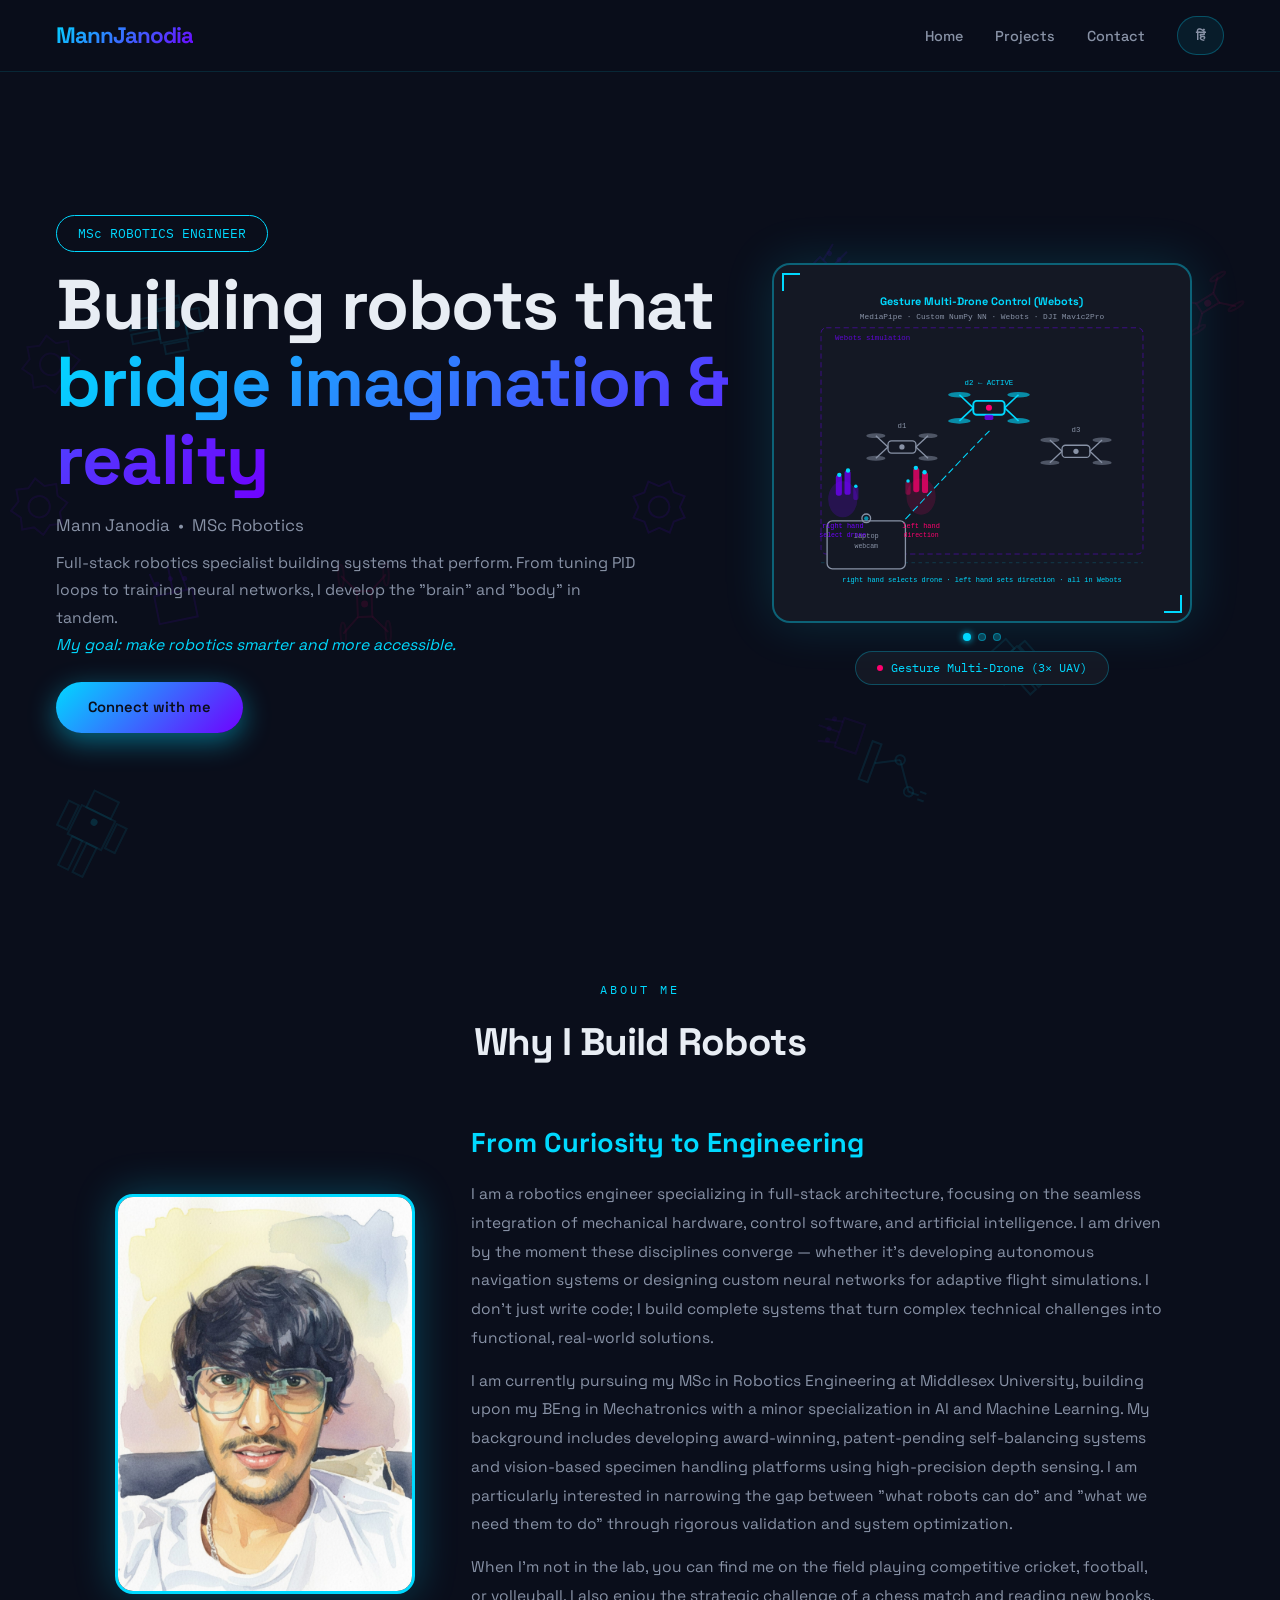
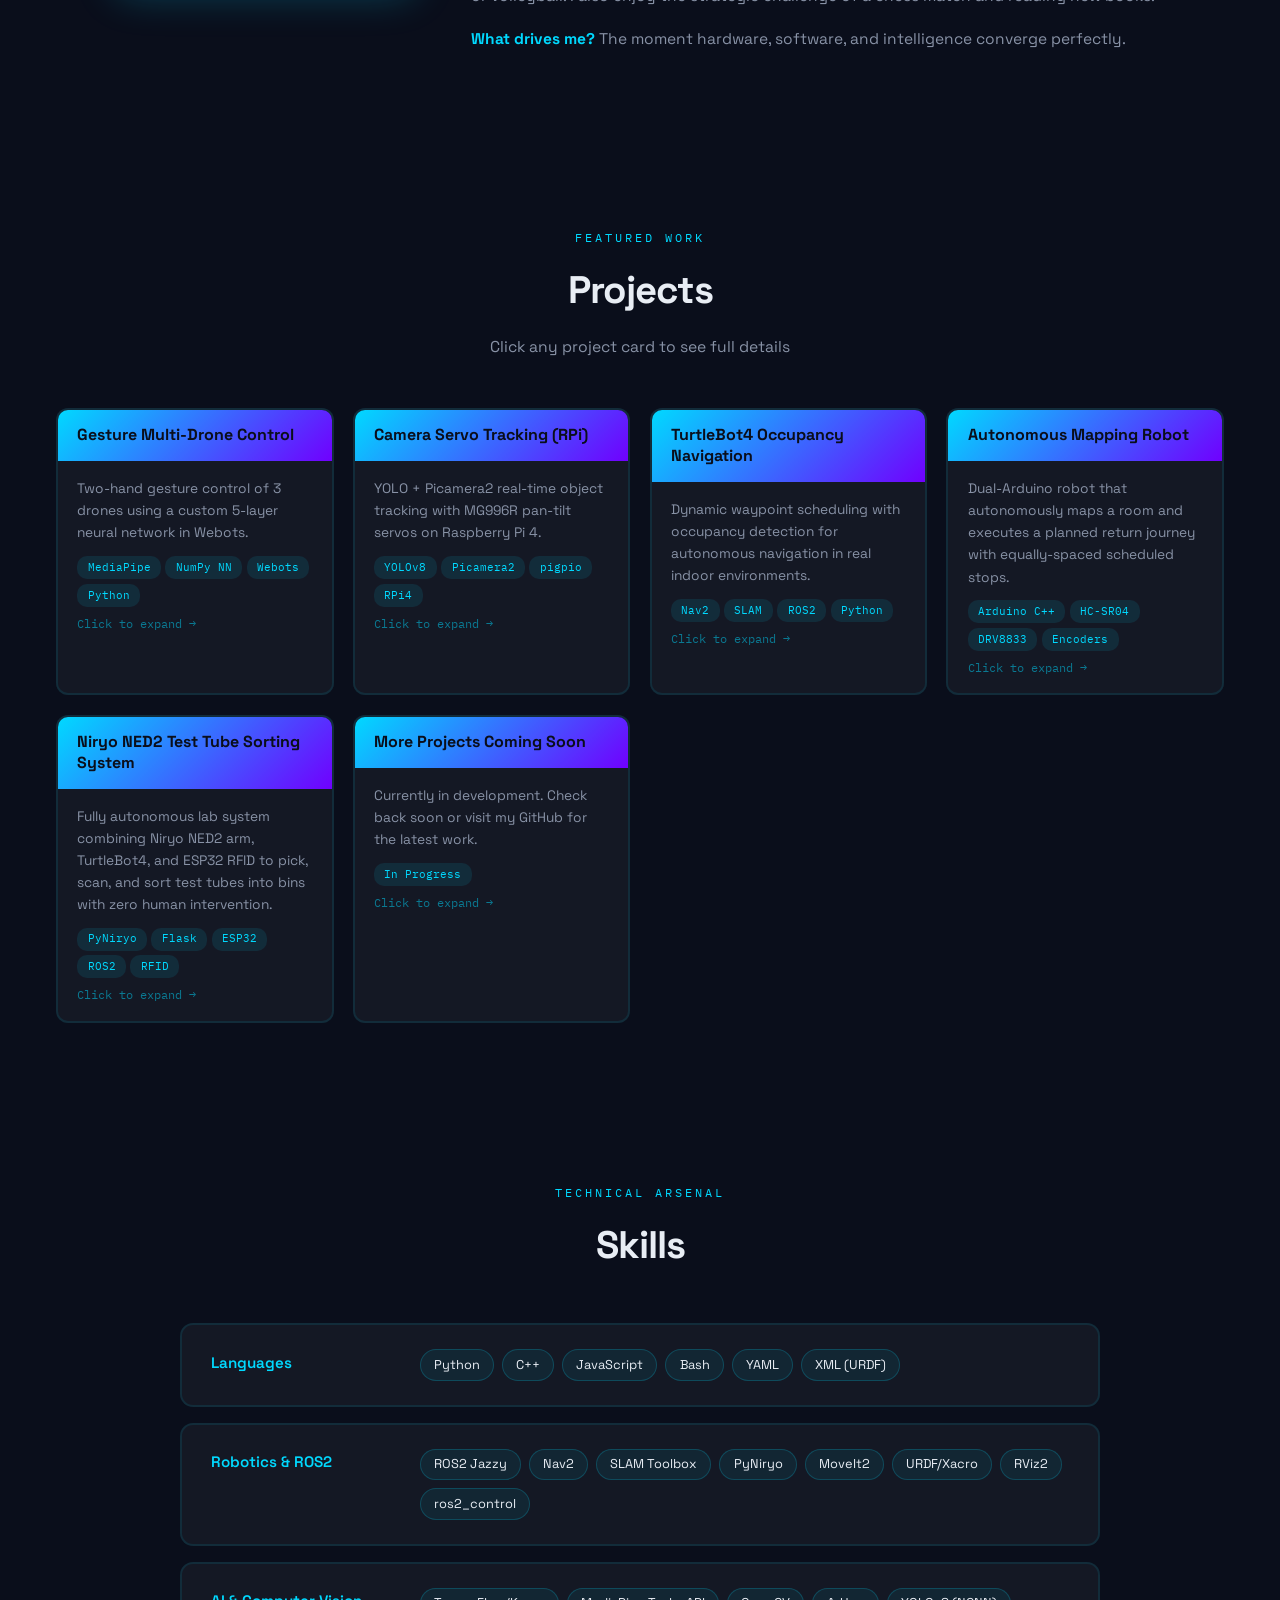
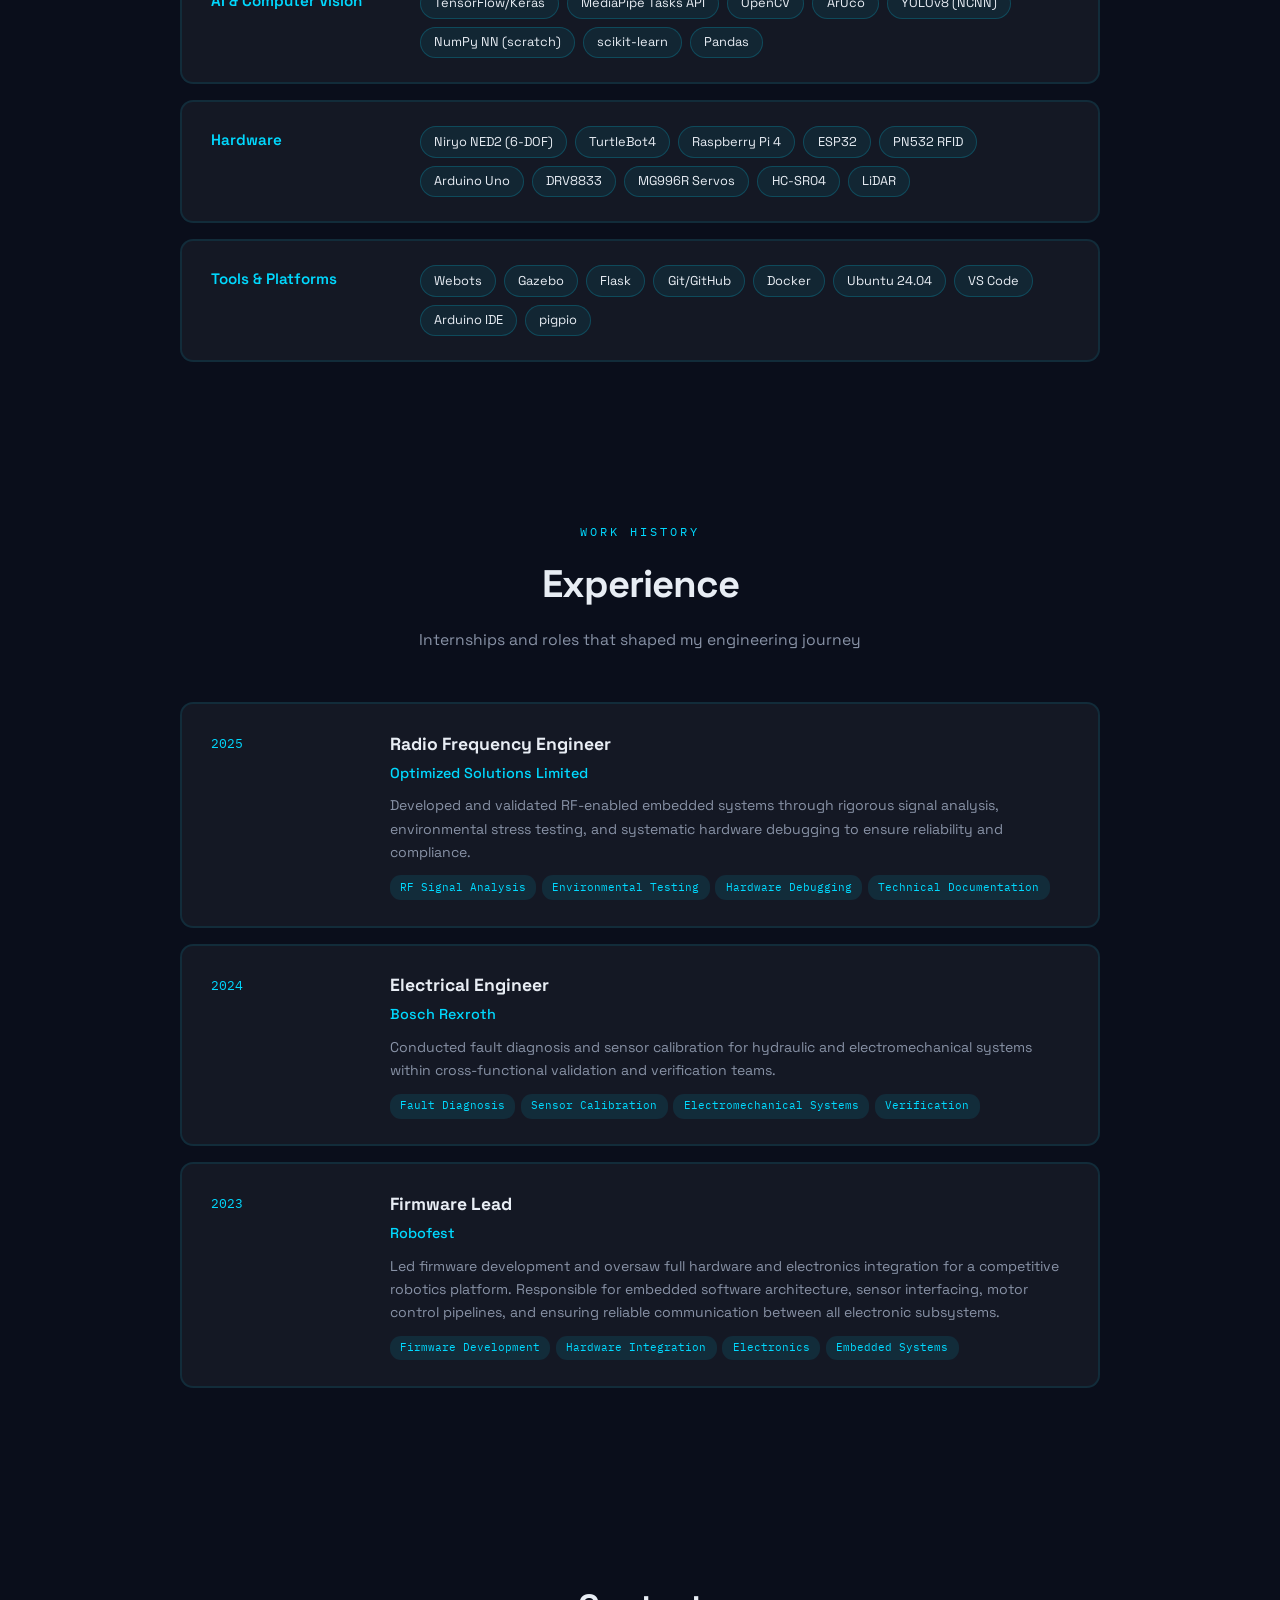
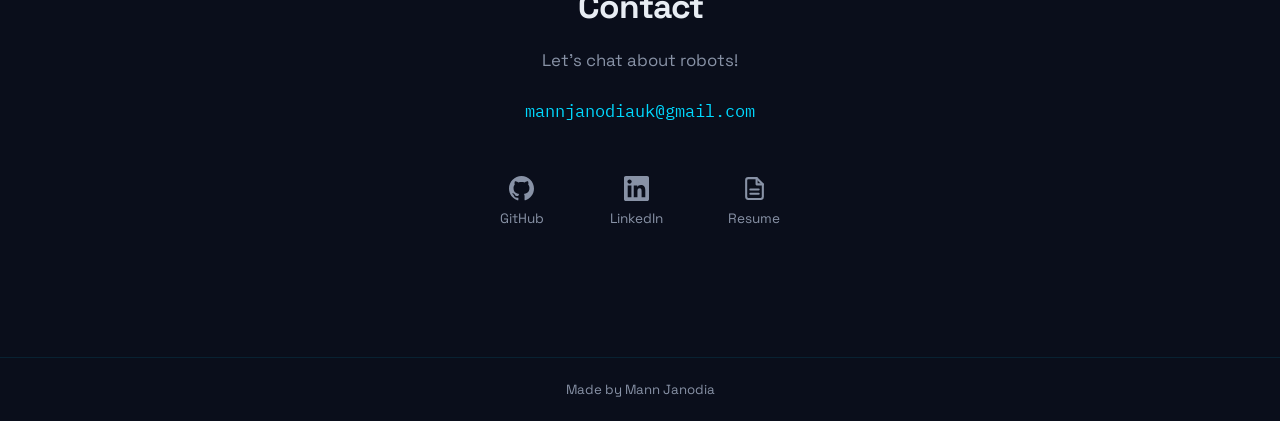
==== commit 716fe91a: "Update button text to Connect With Me" ====
--- a/index.html
+++ b/index.html
@@ -152,7 +152,7 @@
     <p class="hero-sub" data-t="hero-sub">Mann Janodia &nbsp;&bull;&nbsp; MSc Robotics</p>
     <p class="hero-desc"><span data-t="hero-desc">Full-stack robotics specialist building systems that perform. From tuning PID loops to training neural networks, I develop the "brain" and "body" in tandem.</span><br><span data-t="hero-goal" style="color:#00d9ff;font-style:italic;">My goal: make robotics smarter and more accessible.</span></p>
     <div class="cta">
-      <a href="resume.pdf" download class="btn btn-p" data-t="hero-resume">Resume</a>
+      <a href="https://www.linkedin.com/in/mann-janodia/" download class="btn btn-p" data-t="hero-resume">Connect with me </a>
     </div>
   </div>
 
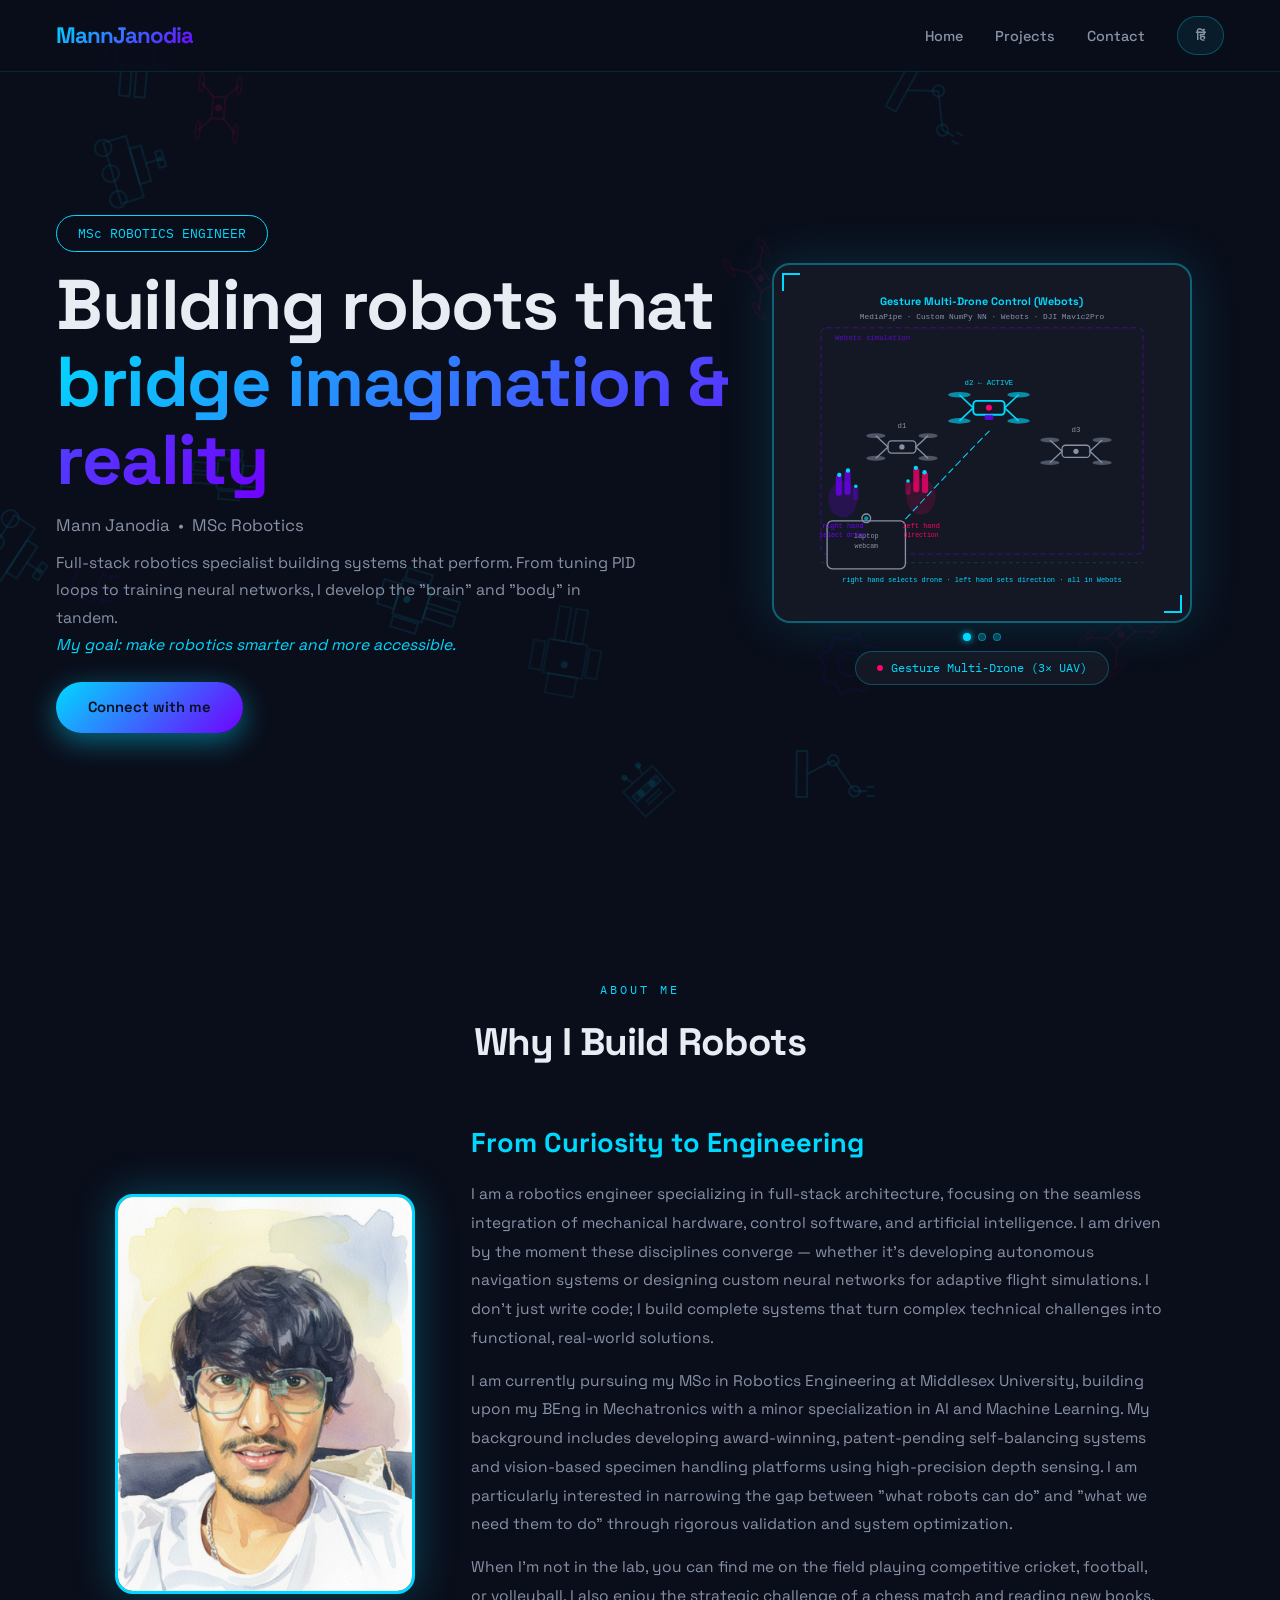
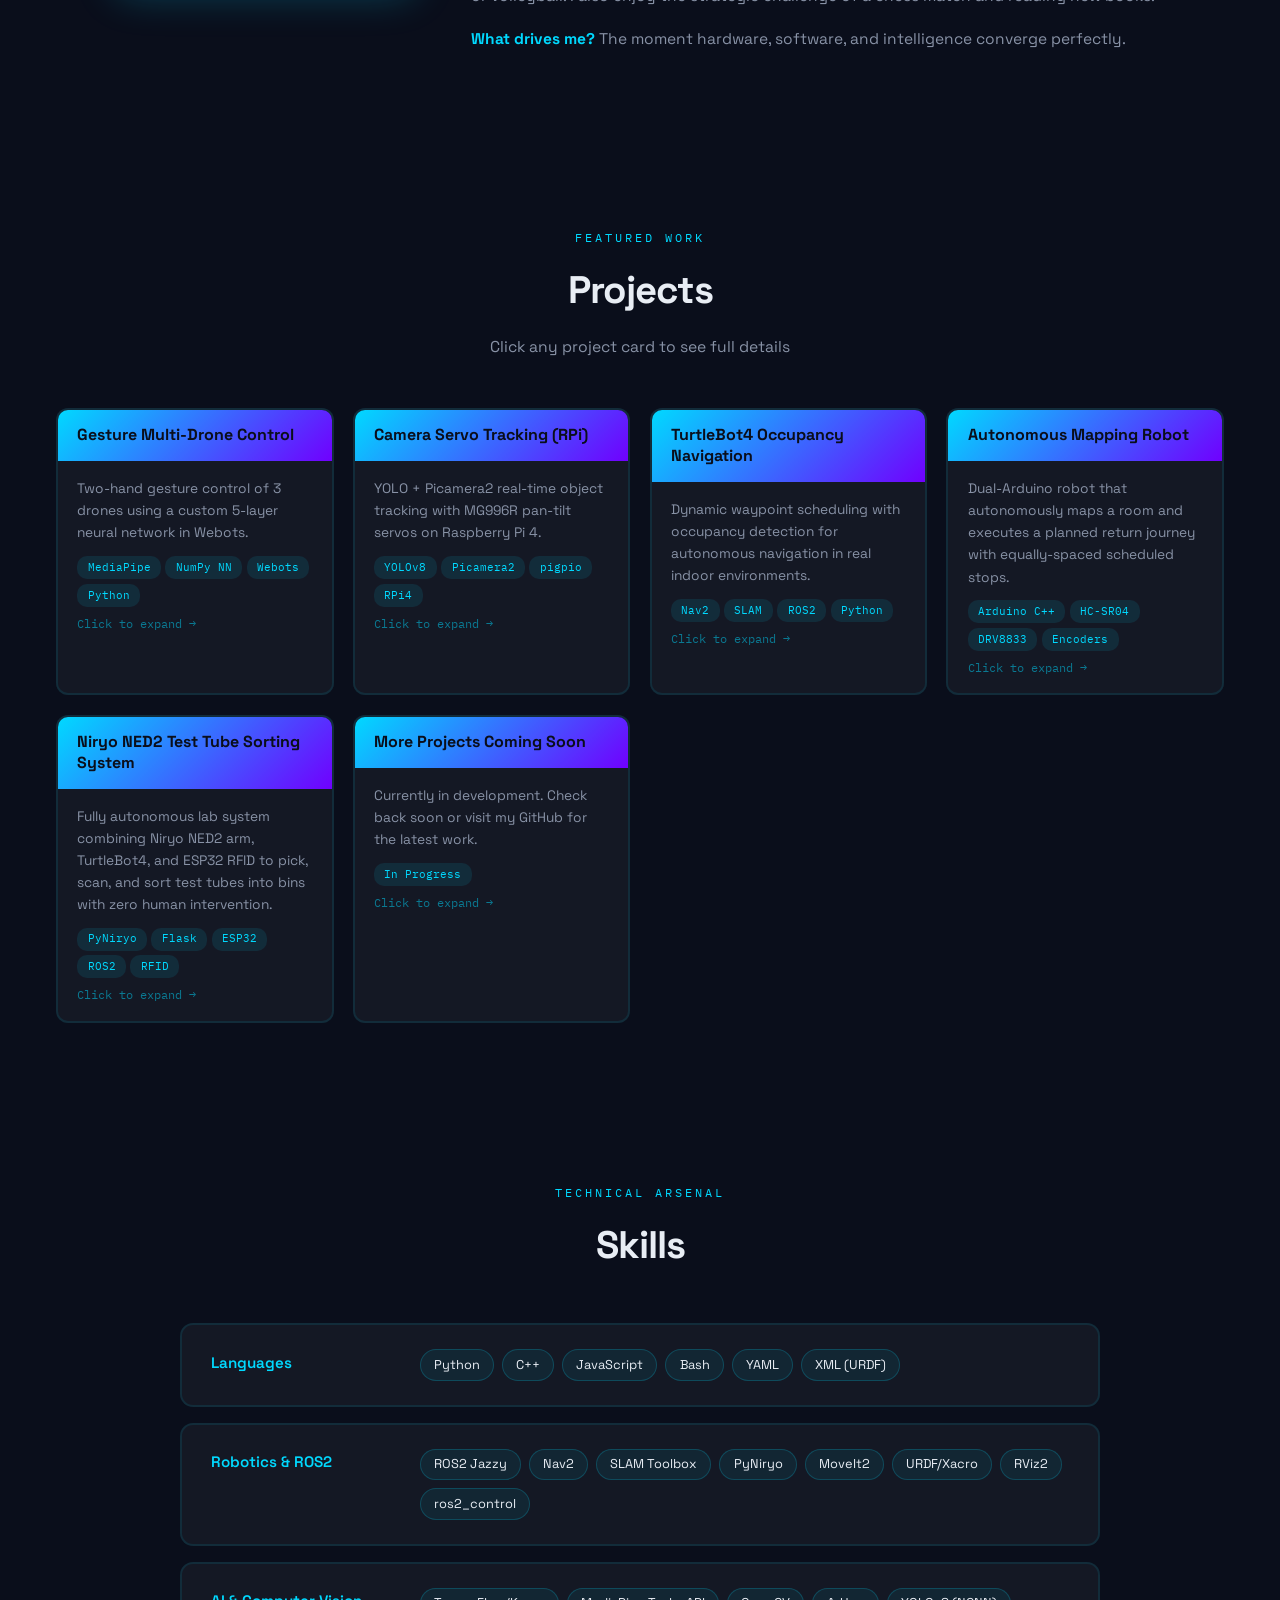
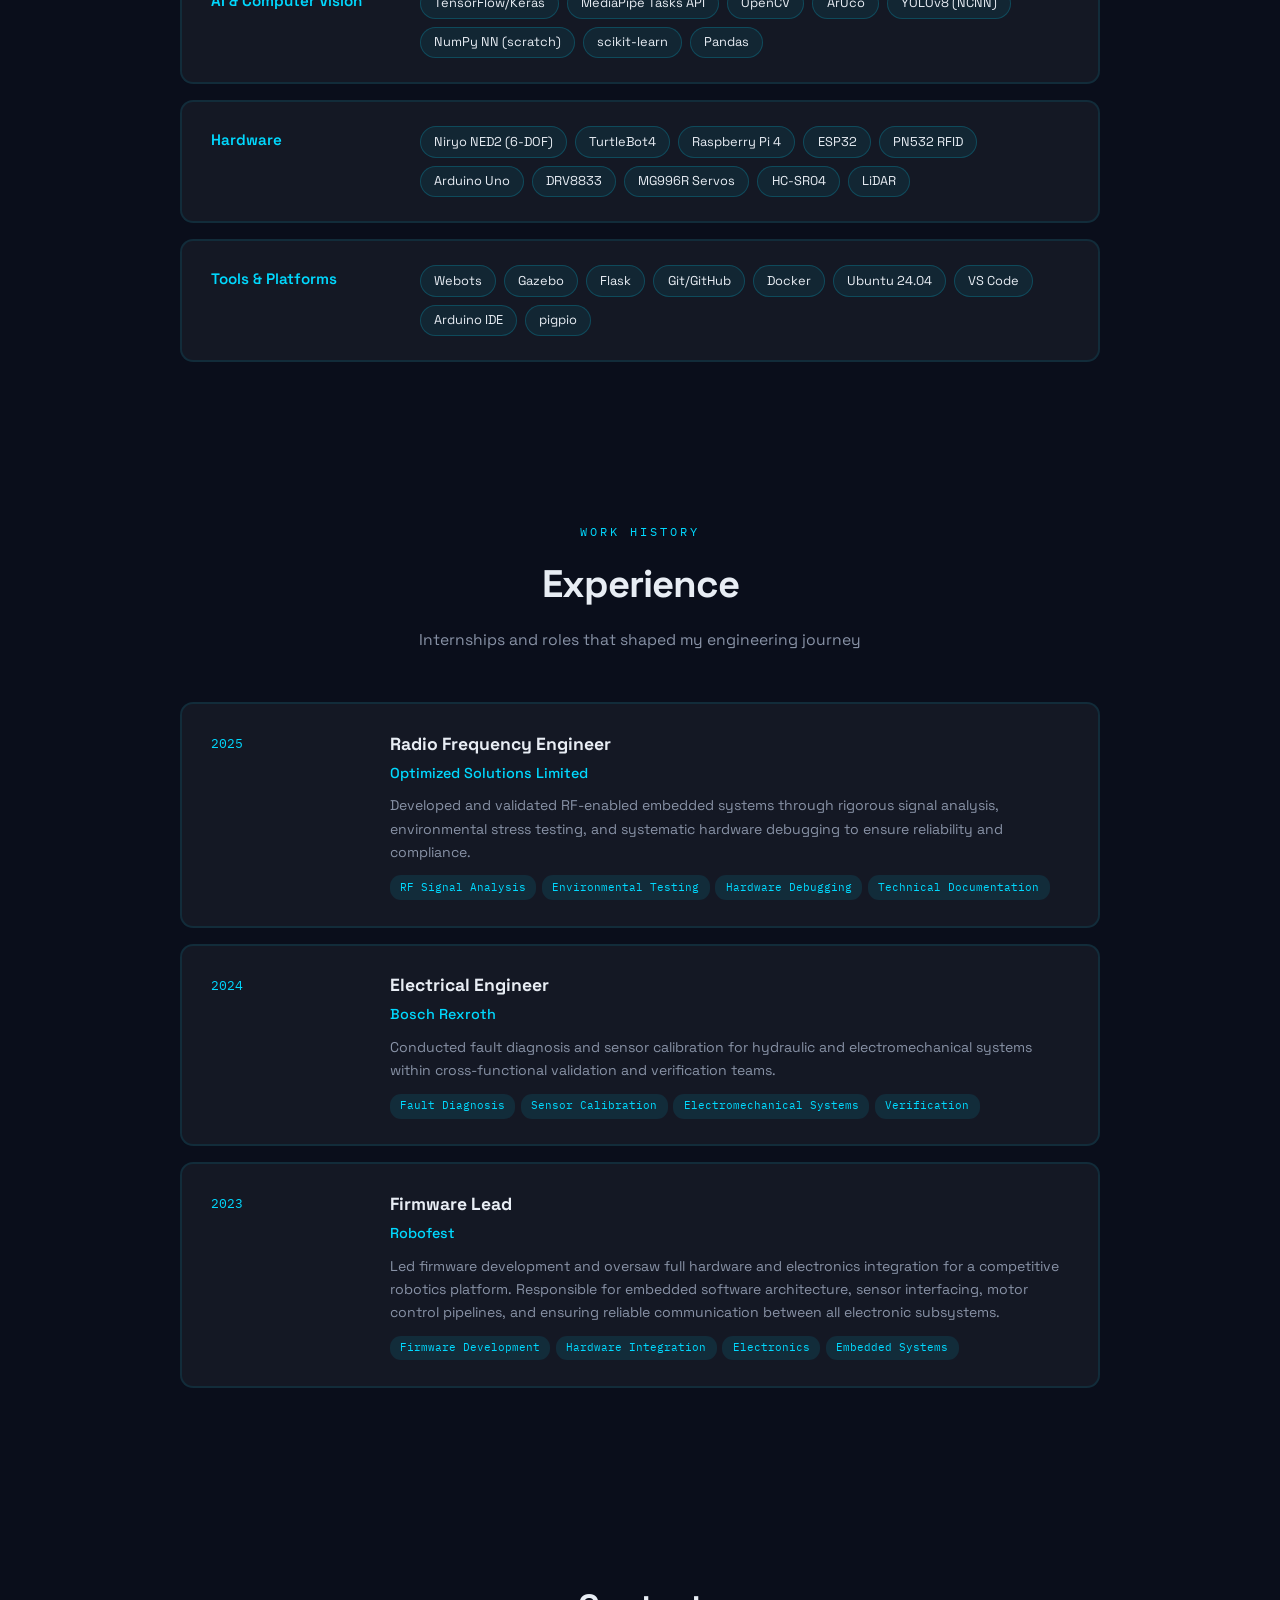
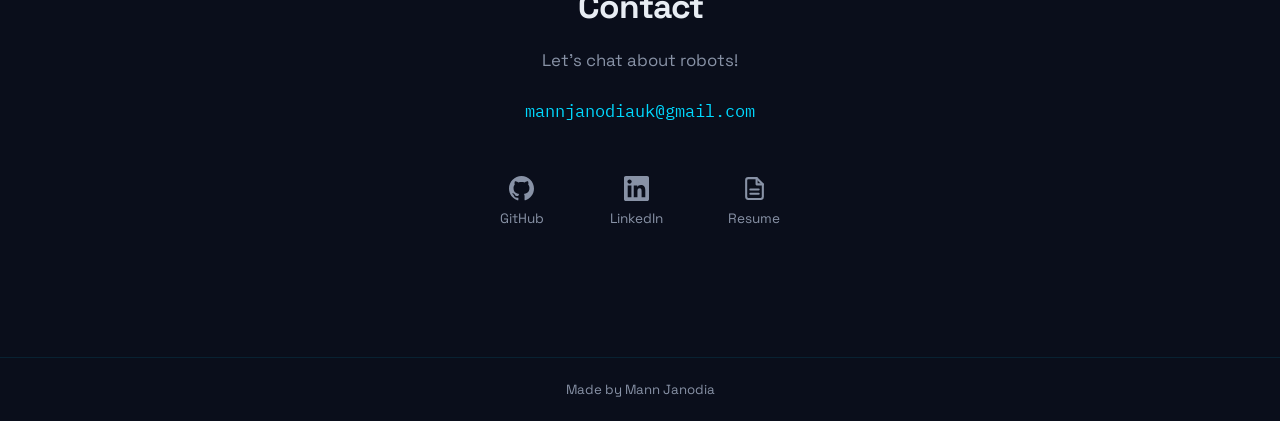
==== commit 148a7fd5: "Force main.js cache bust" ====
--- a/index.html
+++ b/index.html
@@ -749,7 +749,6 @@
 <script src="js/background.js"></script>
 <script src="js/modal.js"></script>
 <script src="js/showcase.js"></script>
-<script src="js/main.js"></script>
-
+<script src="js/main.js?v=2"></script>
 </body>
 </html>
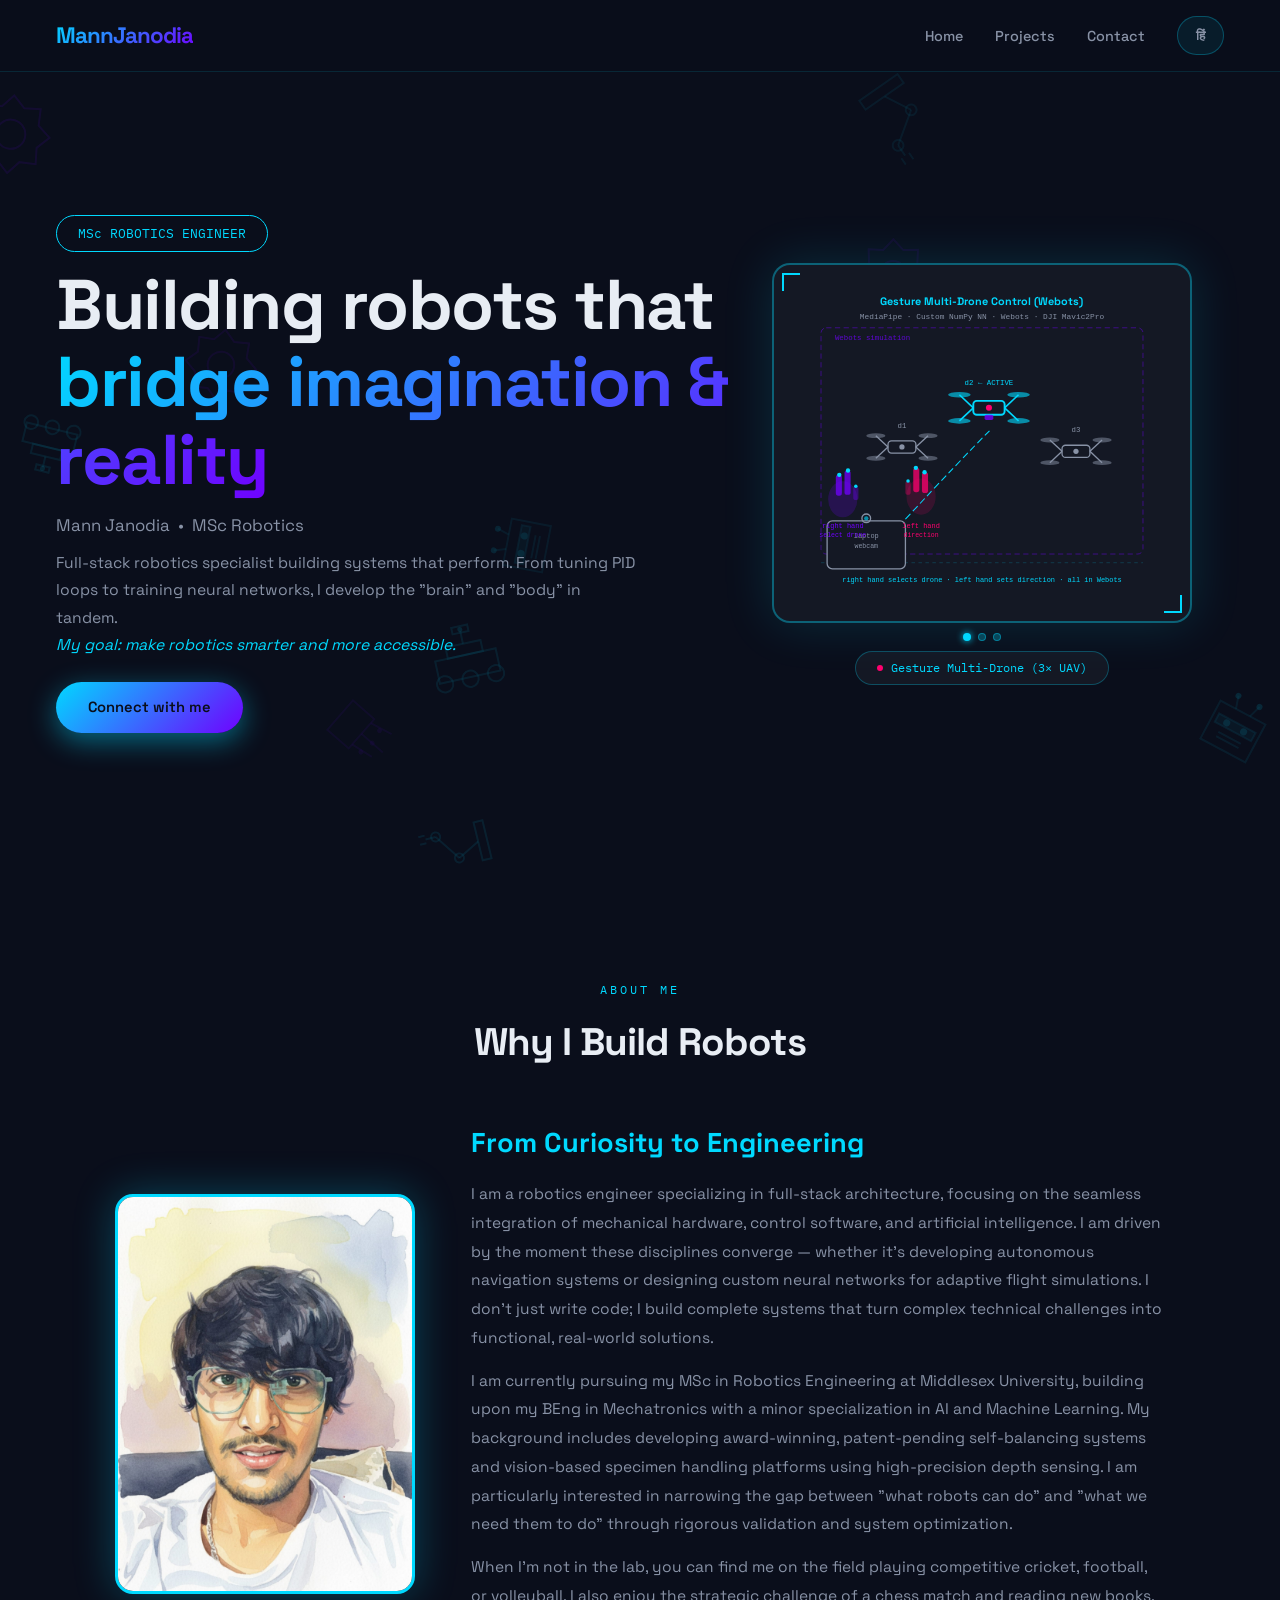
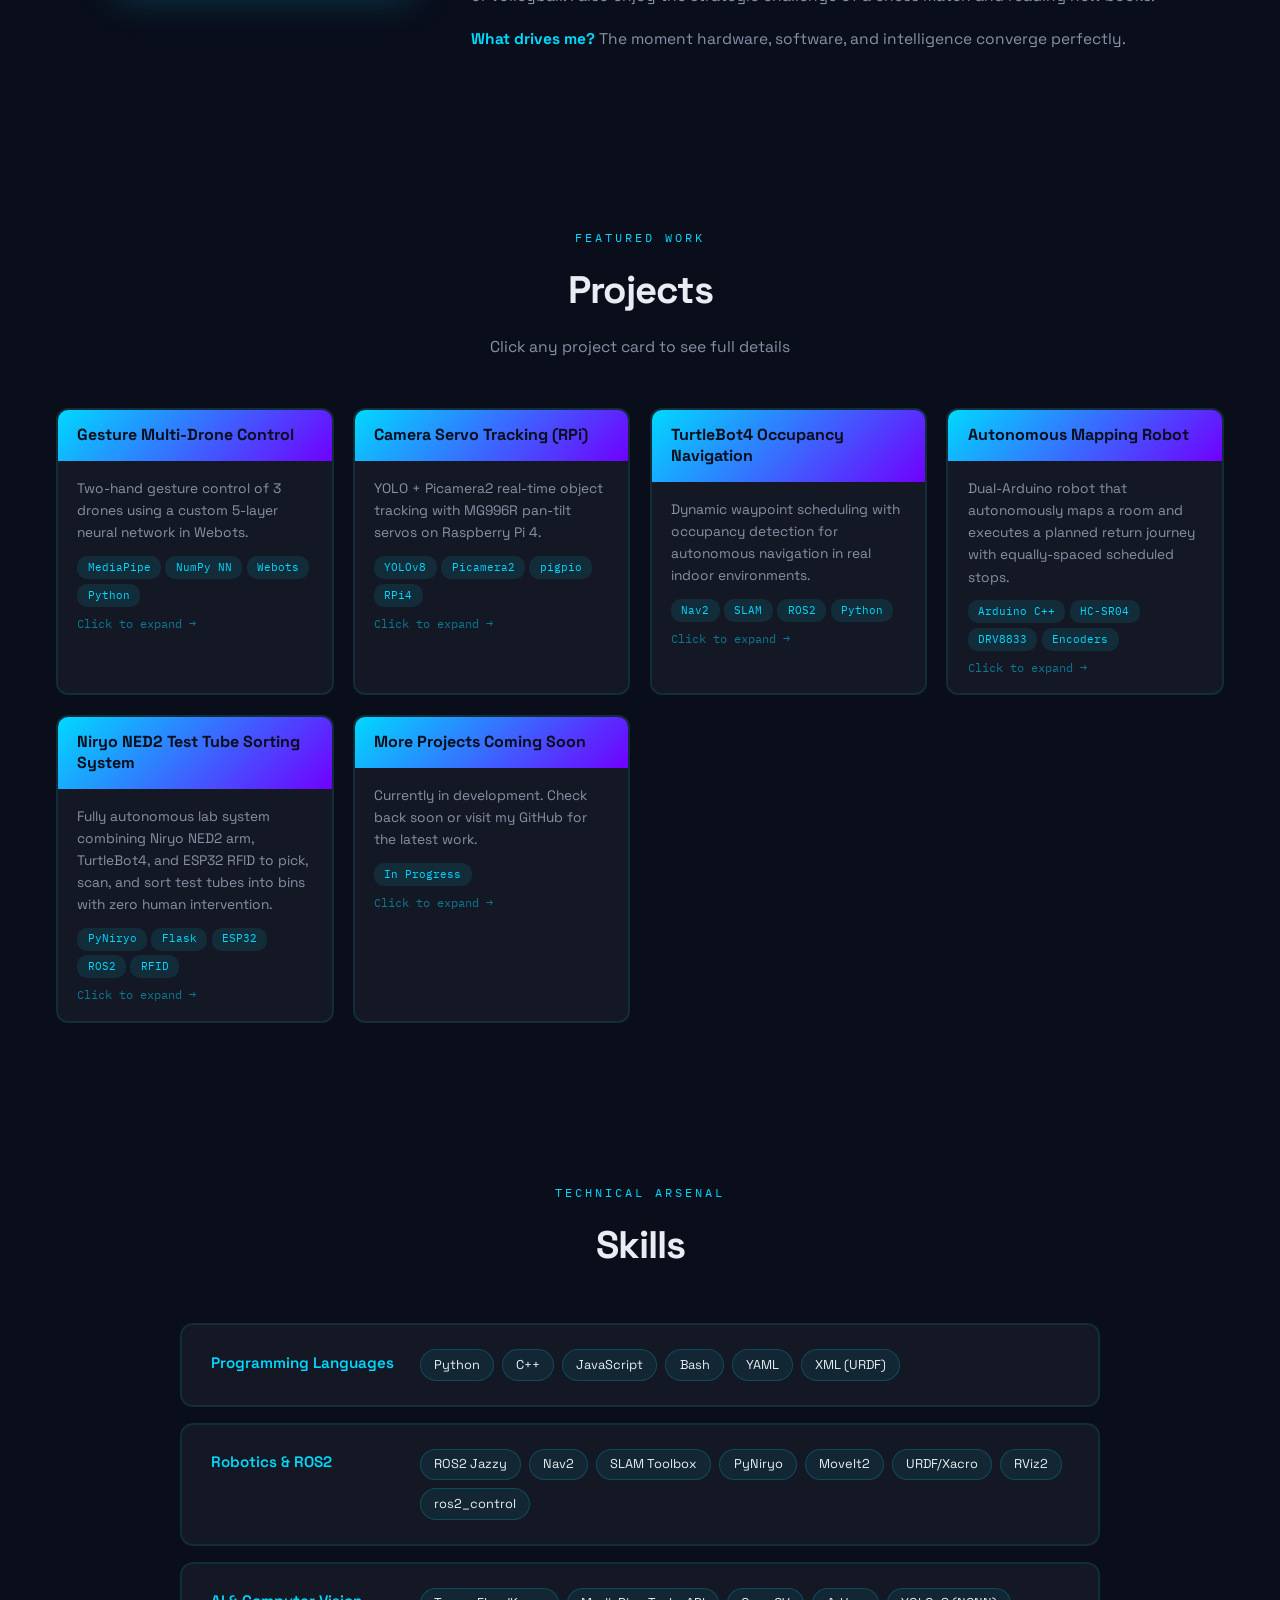
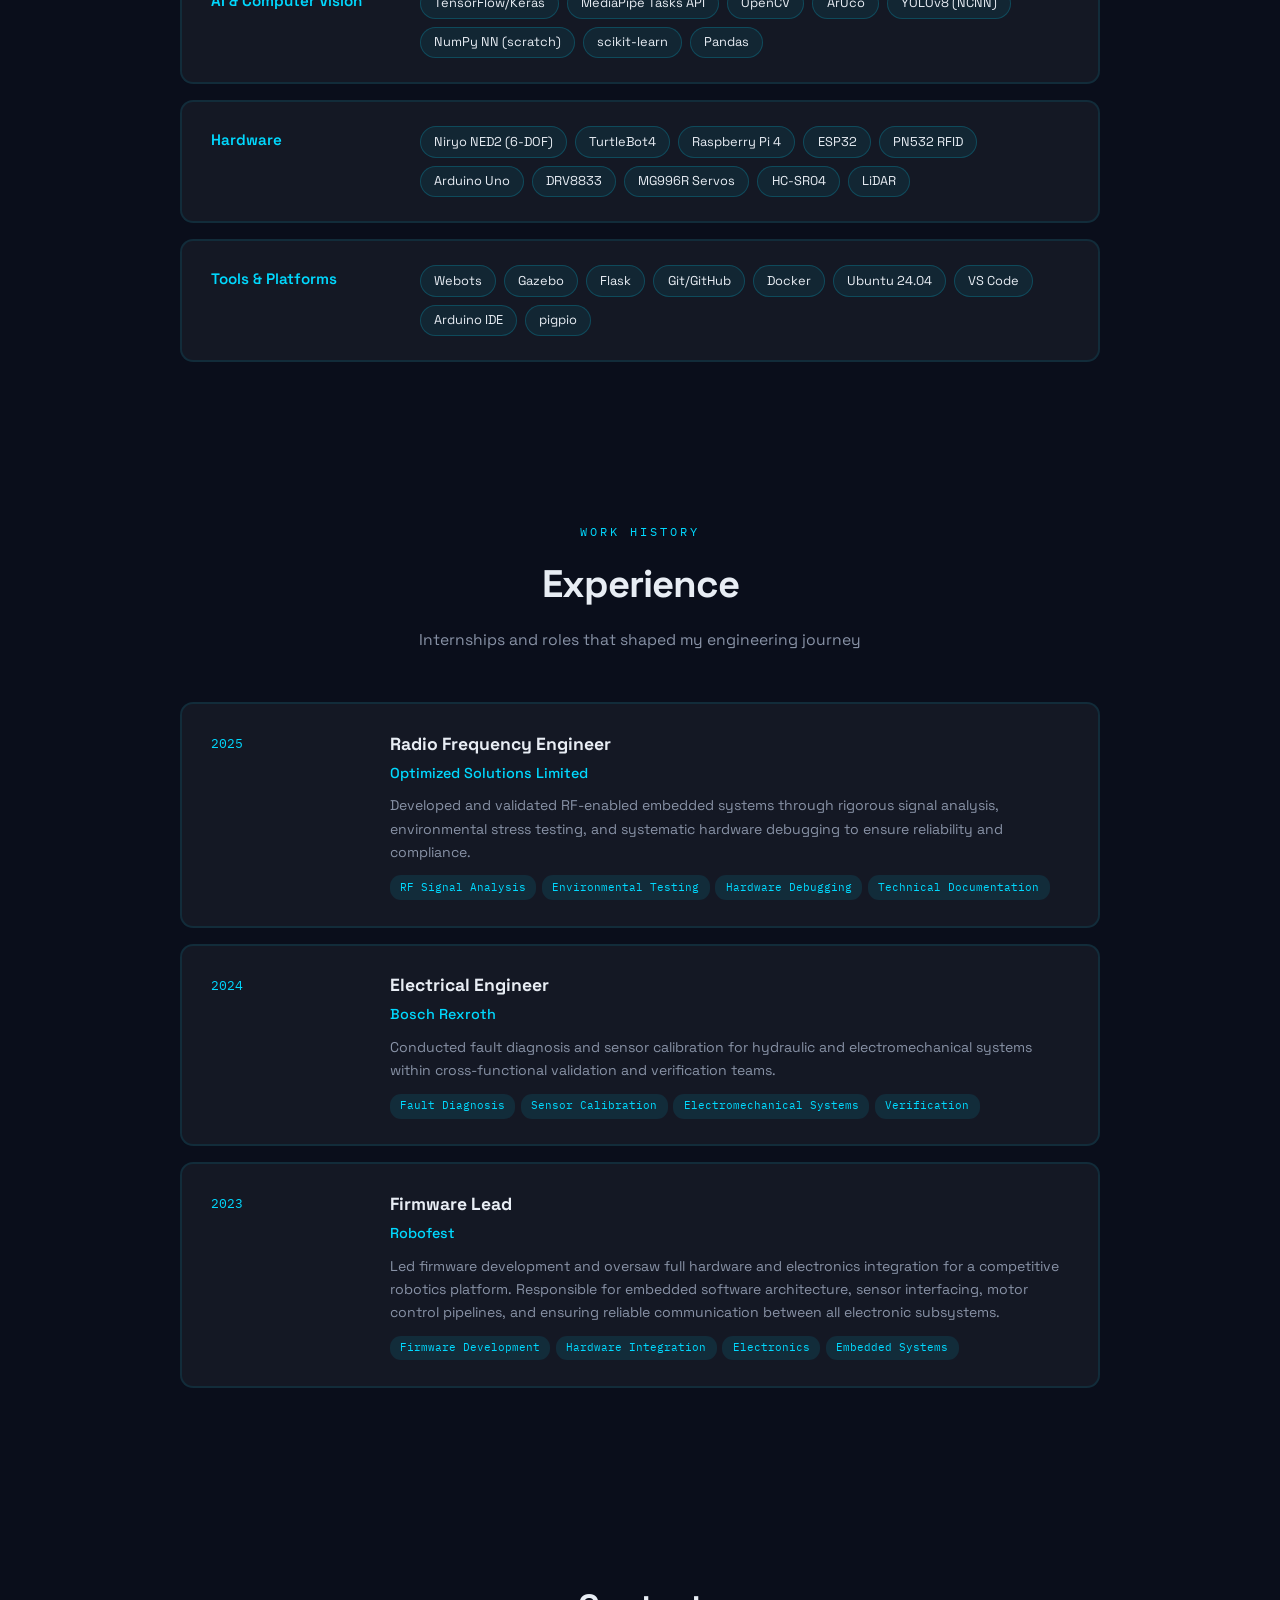
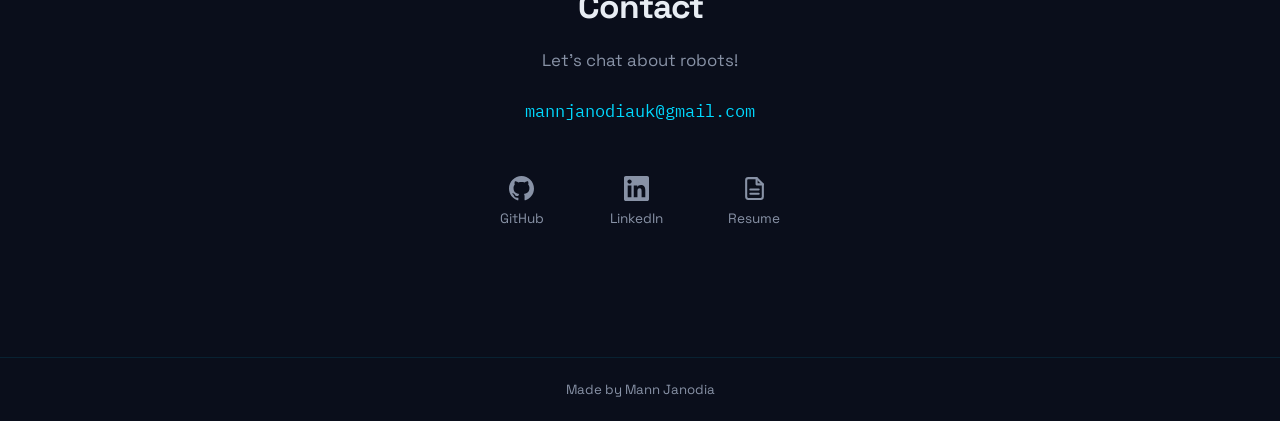
==== commit e509abd5: "Rename Languages to Programming Languages in skills" ====
--- a/index.html
+++ b/index.html
@@ -456,7 +456,7 @@
   <div class="sk-list">
 
     <div class="sk-row rev" onclick="openModal('m-sk1')">
-      <div class="sk-cat" data-t="sk1-cat">Languages</div>
+      <div class="sk-cat" data-t="sk1-cat">Programming Languages</div>
       <div class="chips"><span class="chip">Python</span><span class="chip">C++</span><span class="chip">JavaScript</span><span class="chip">Bash</span><span class="chip">YAML</span><span class="chip">XML (URDF)</span></div>
     </div>
 
